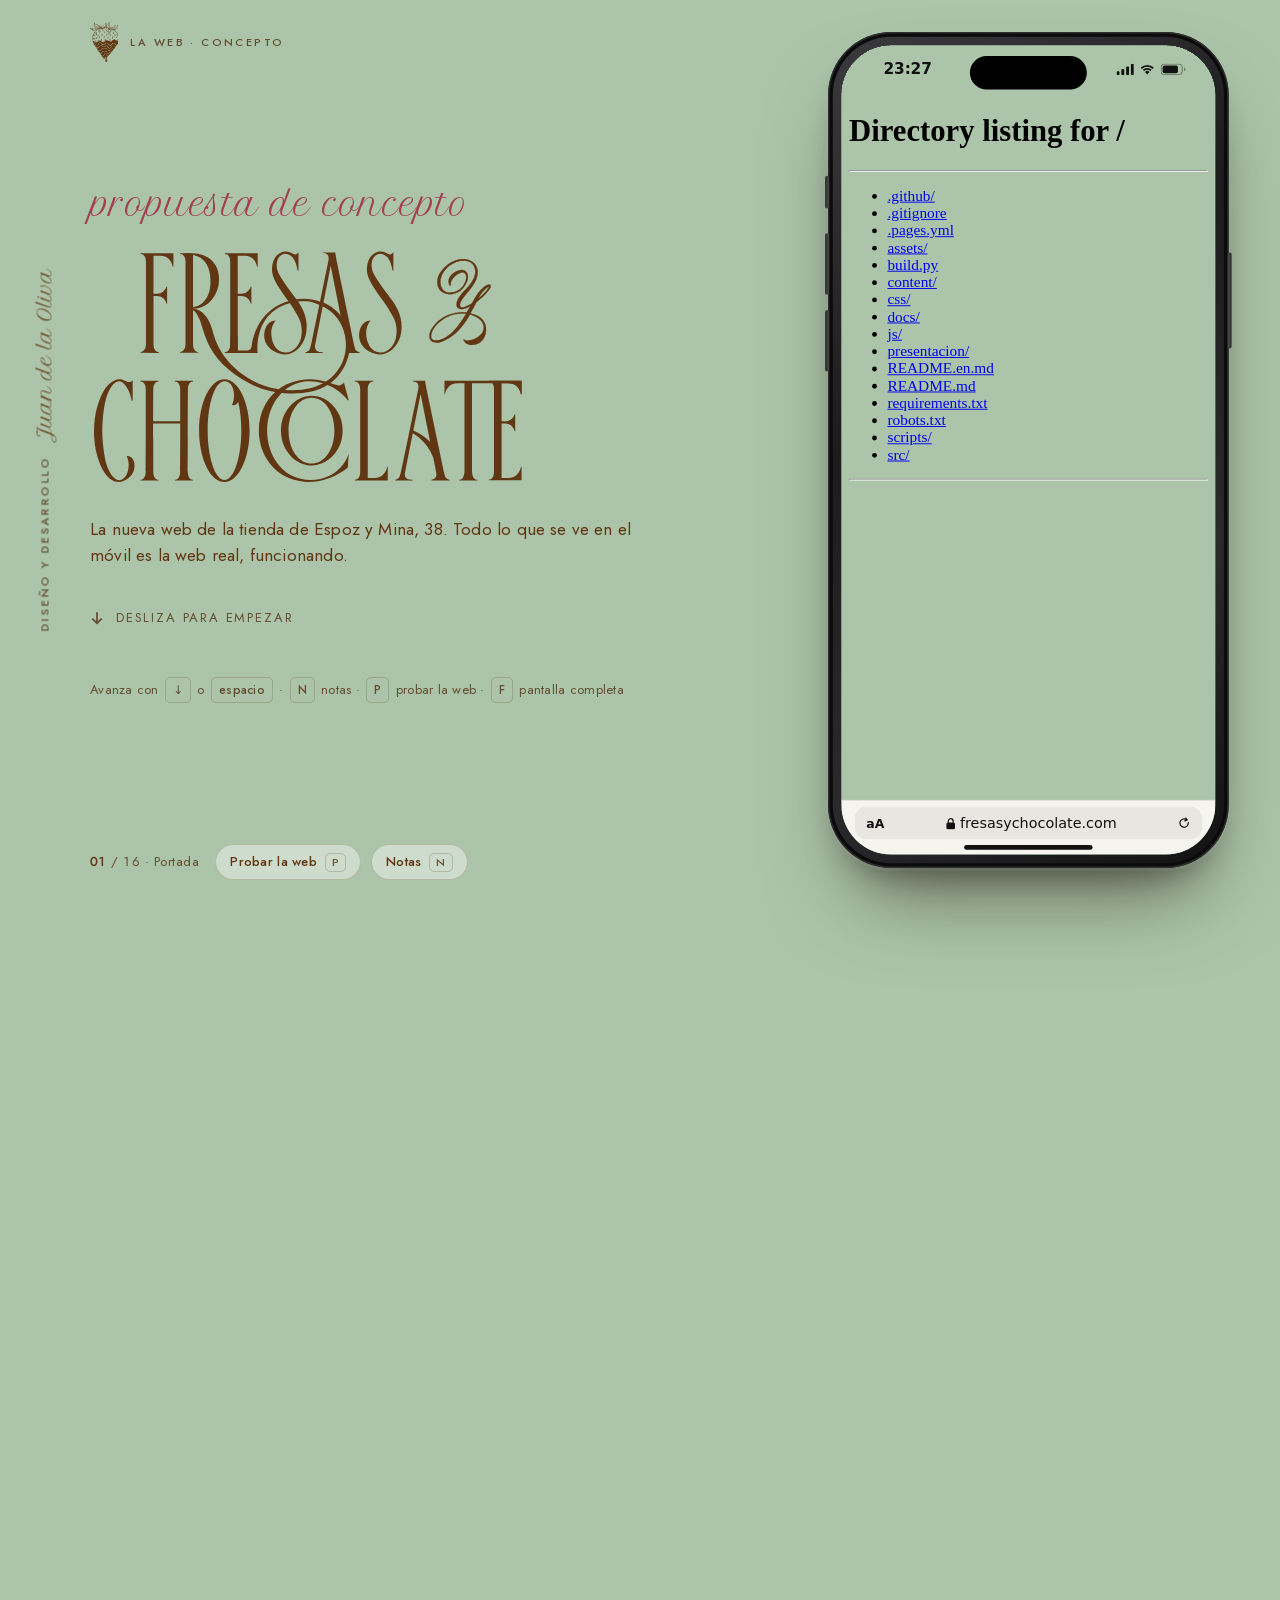
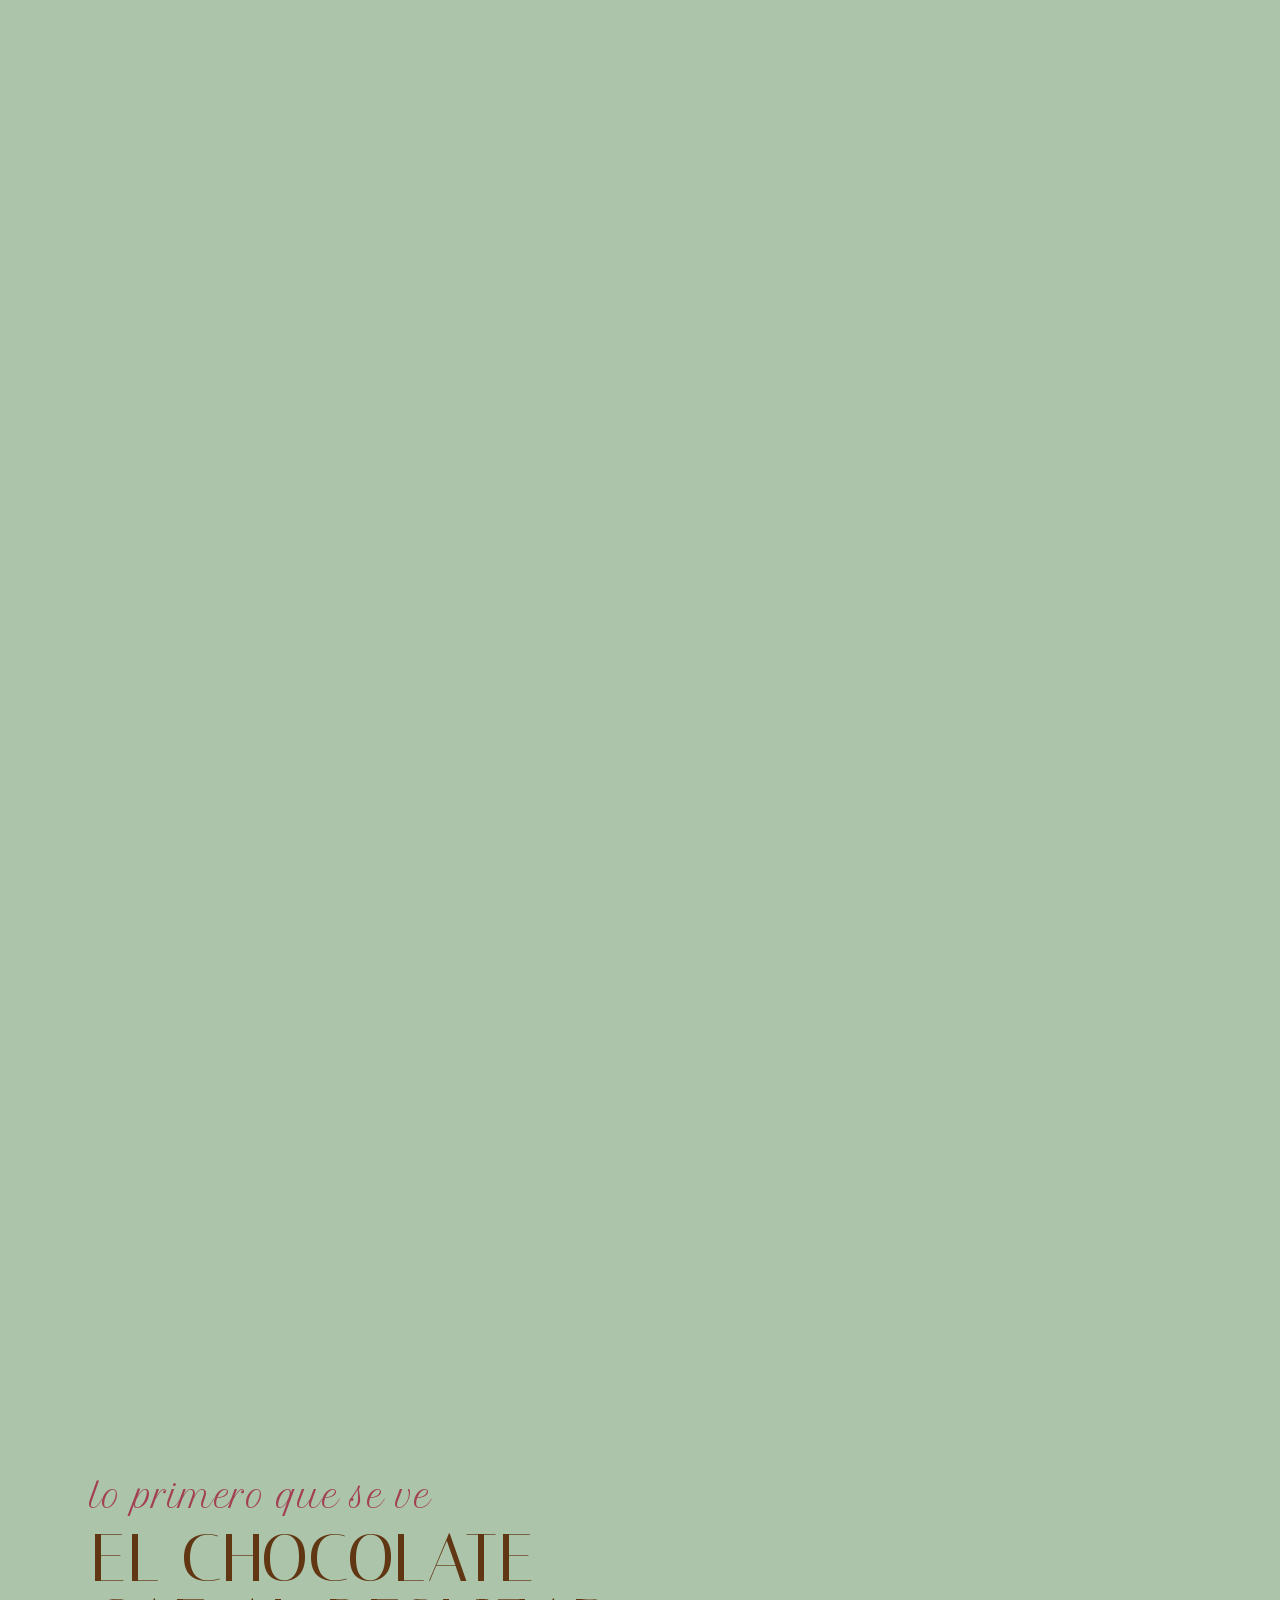
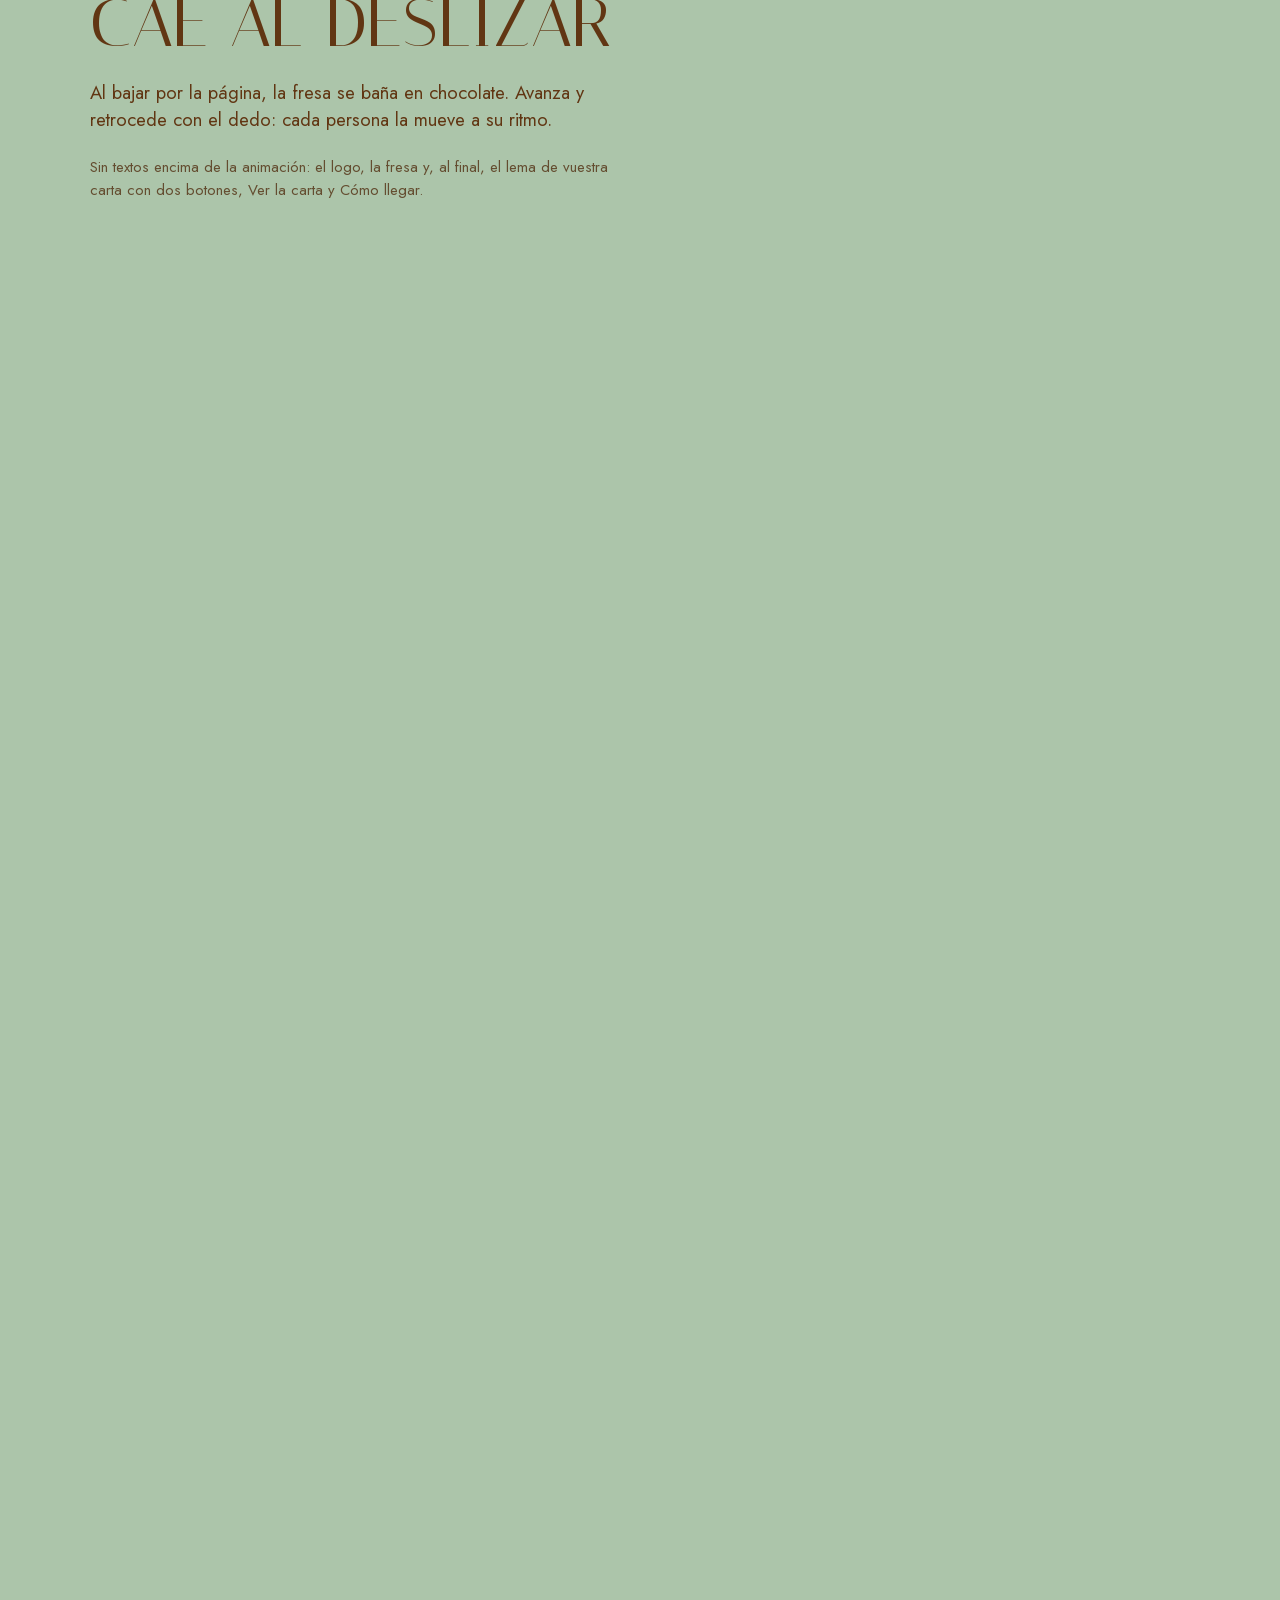
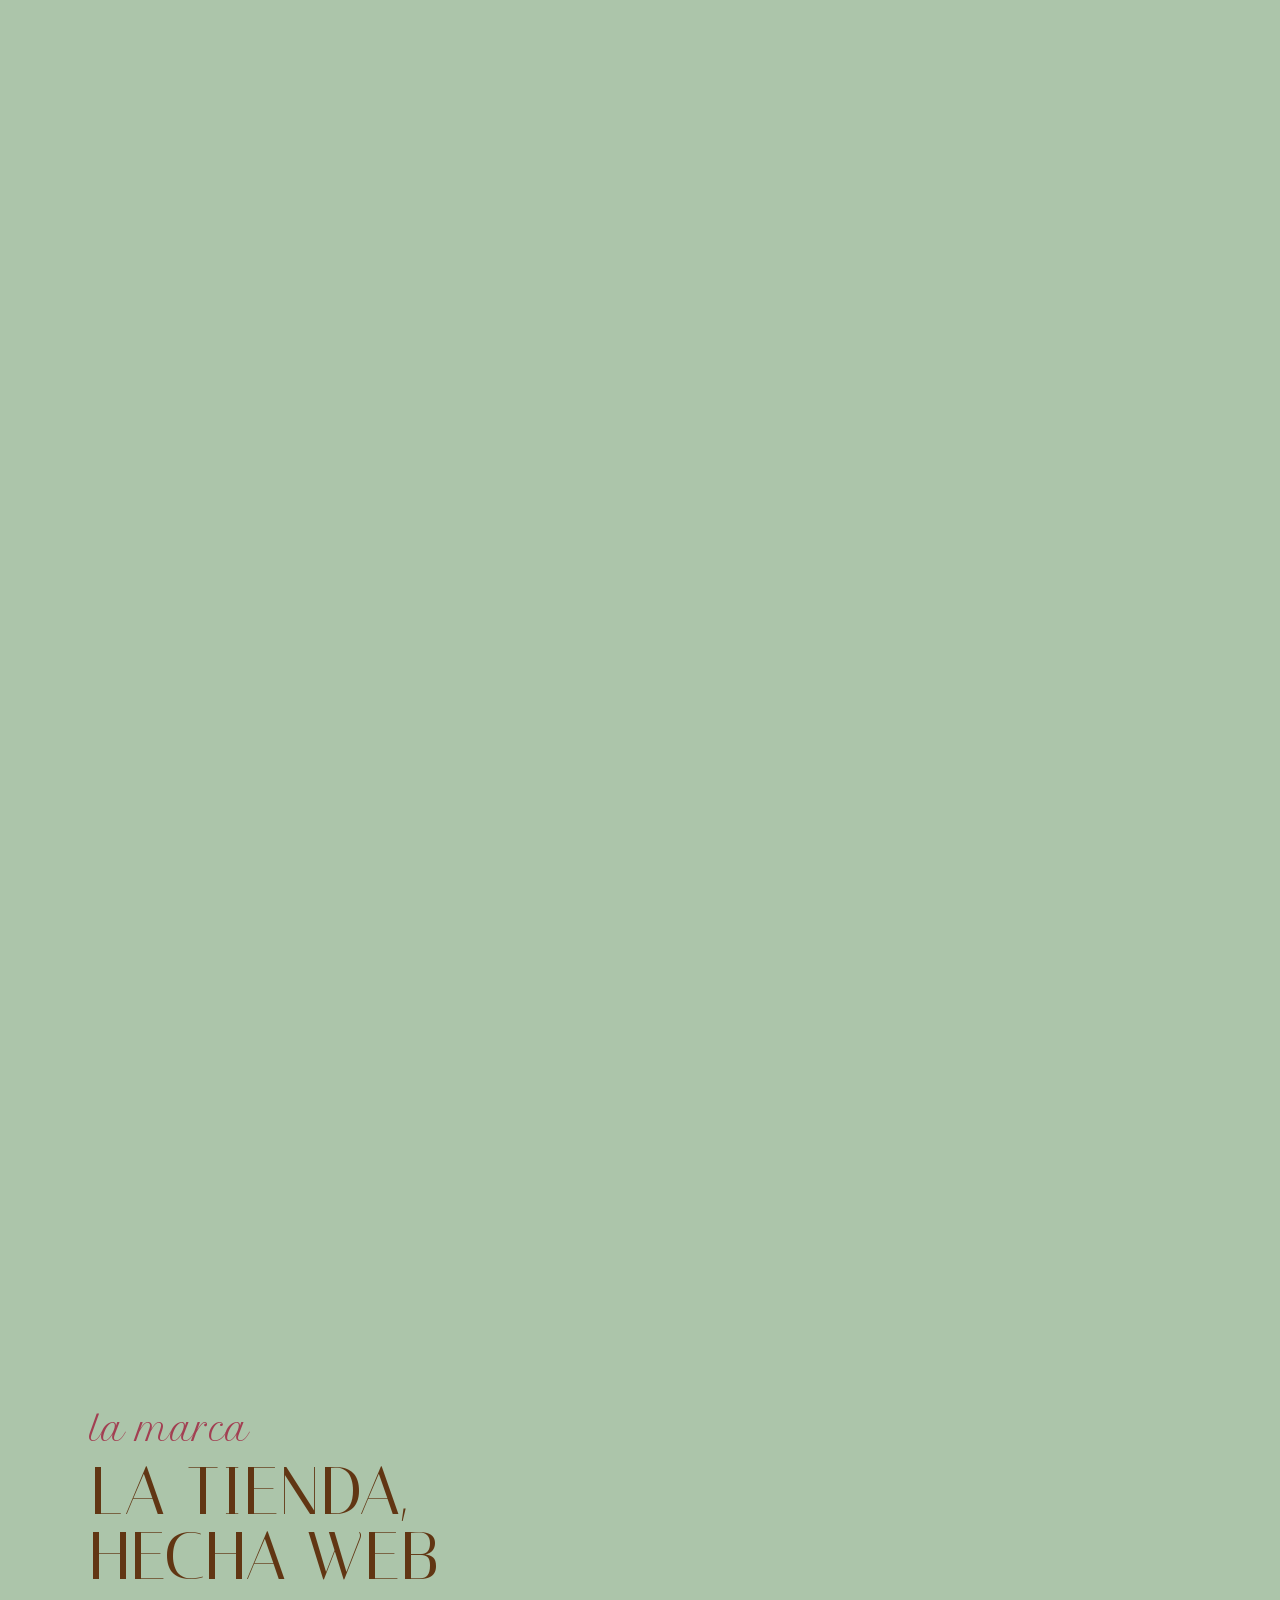
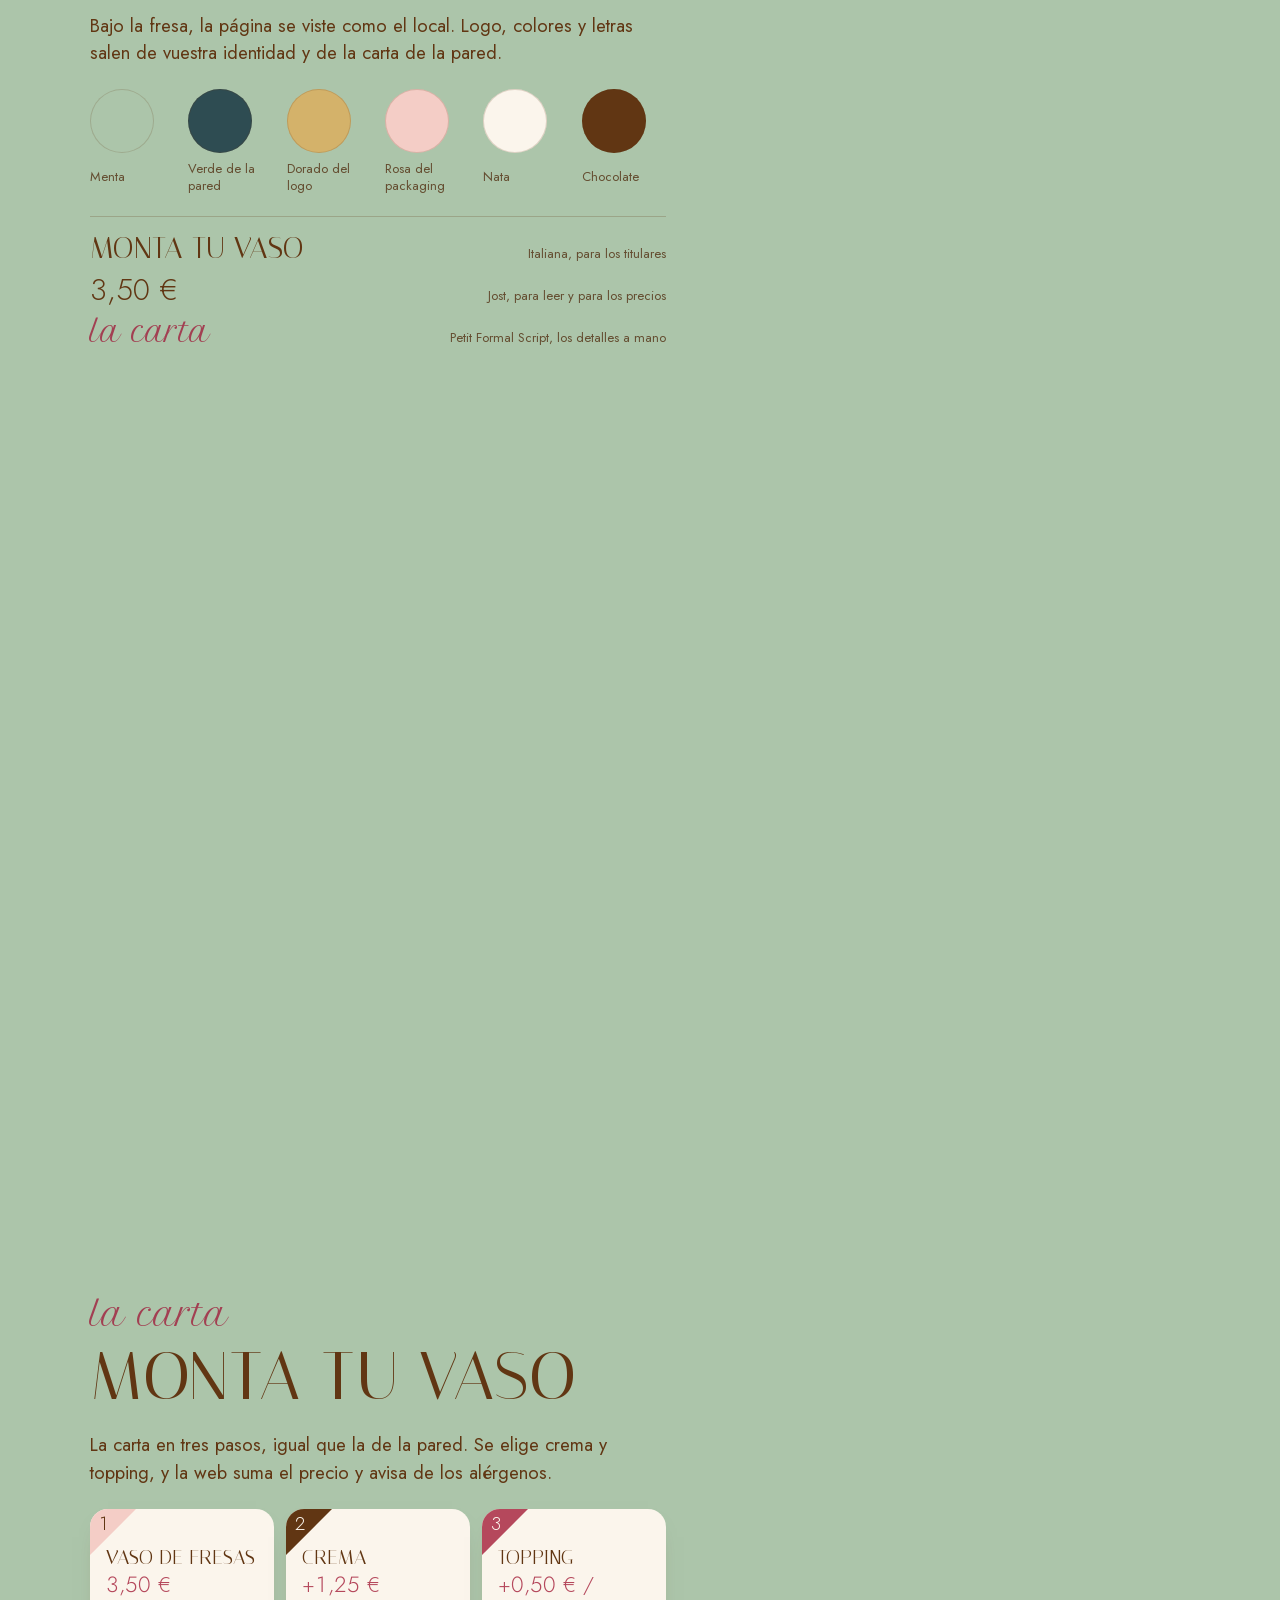
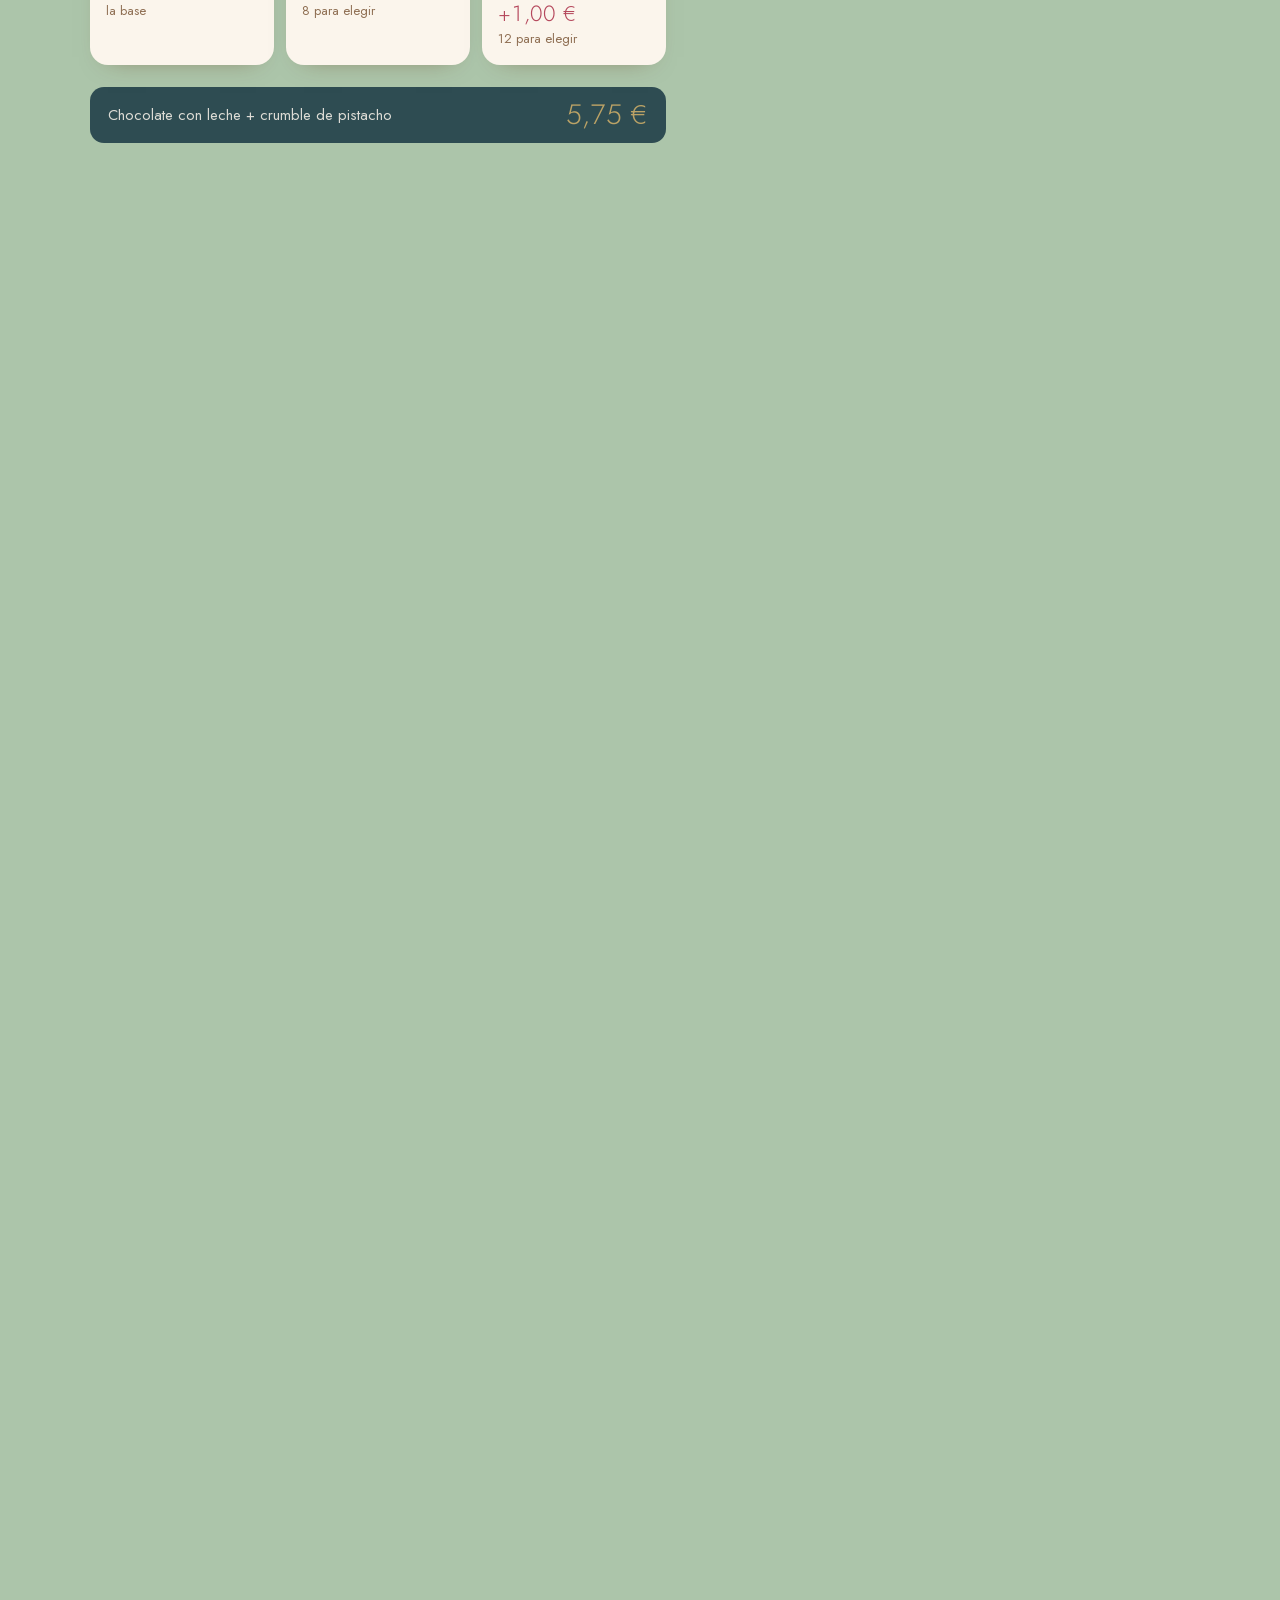
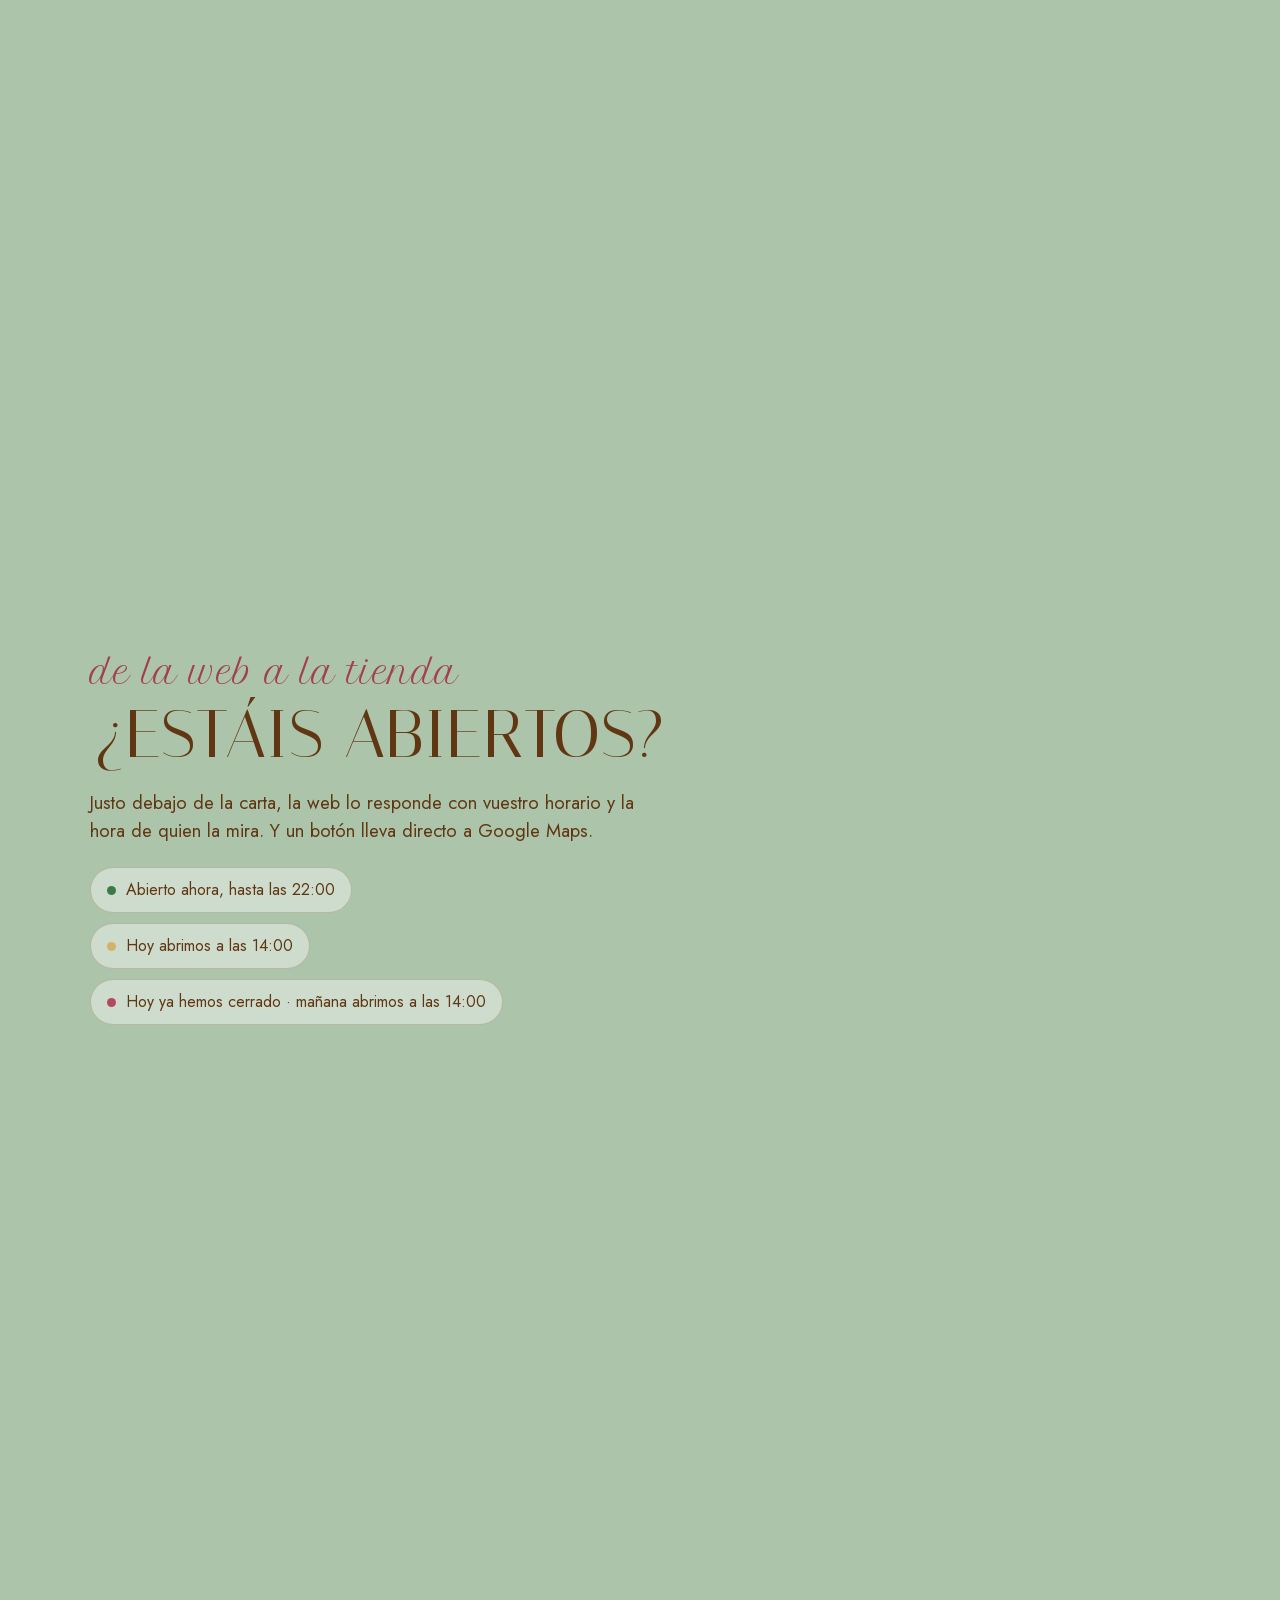
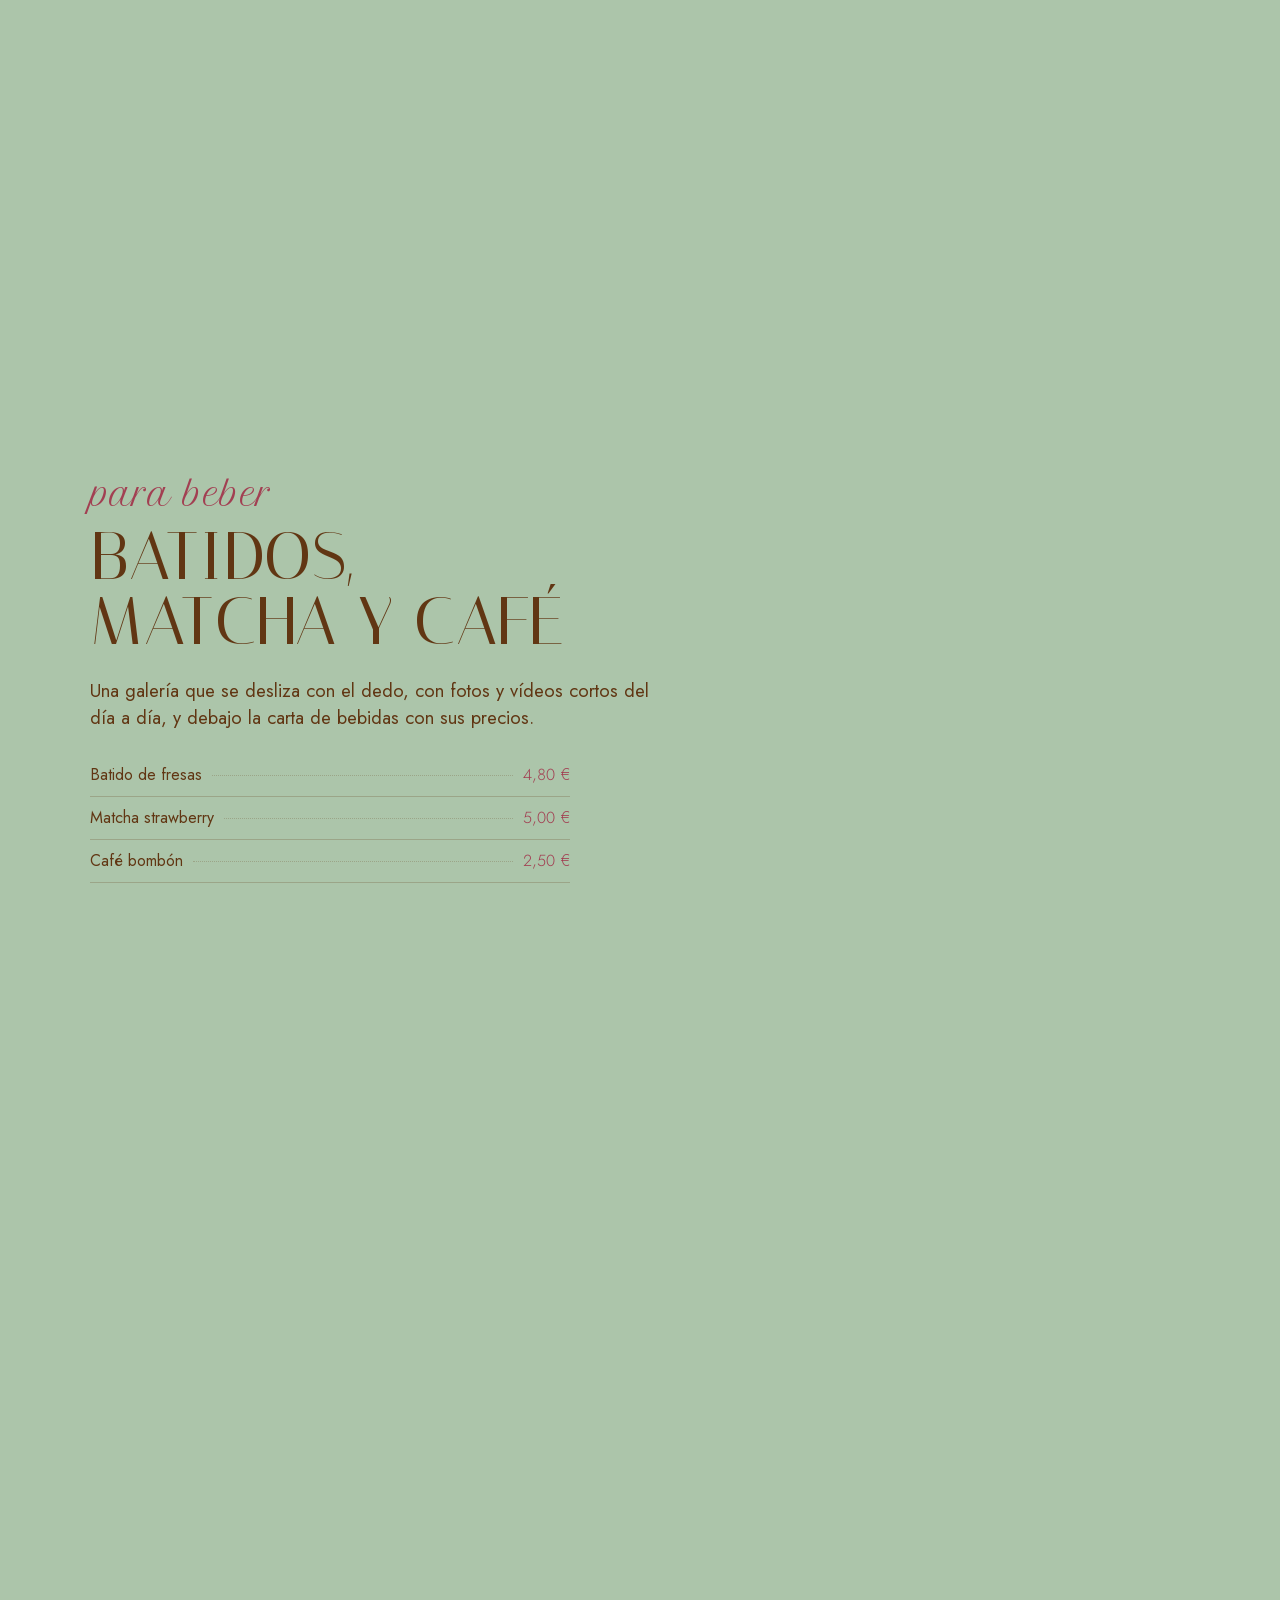
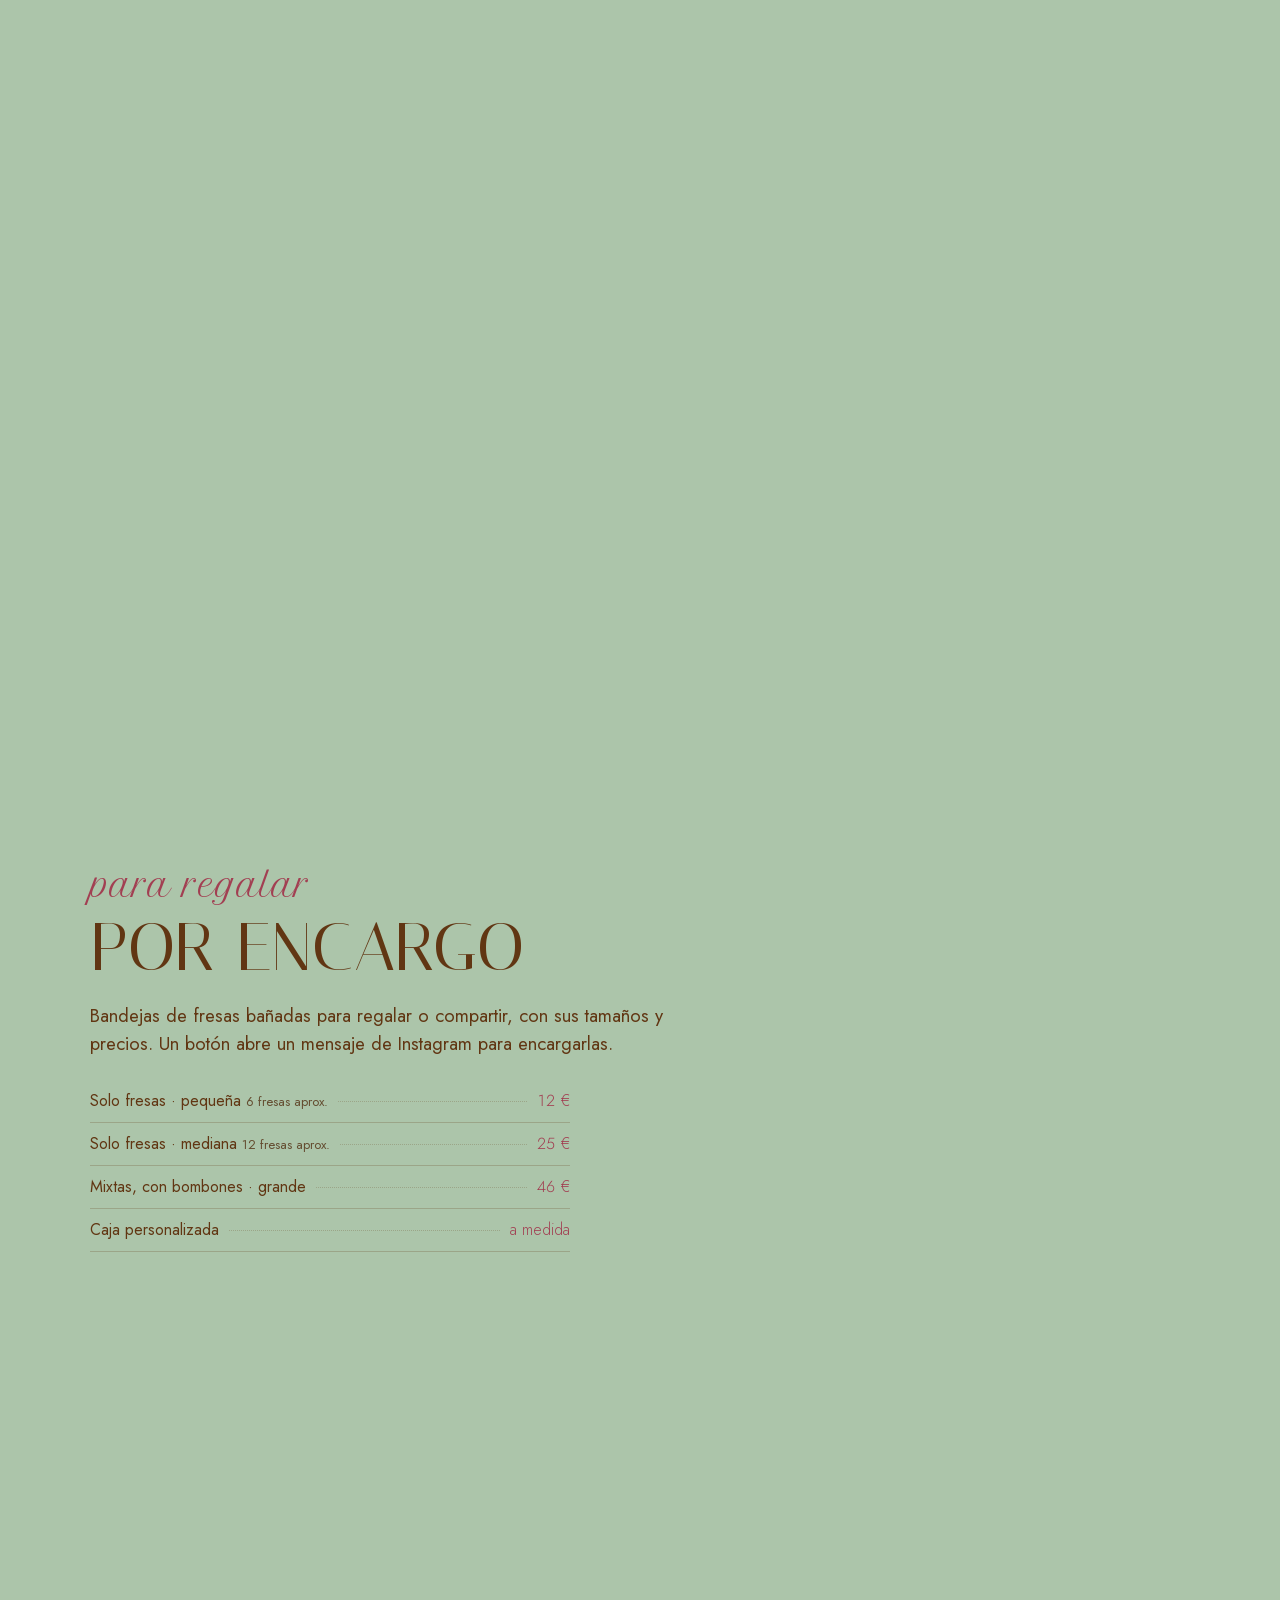
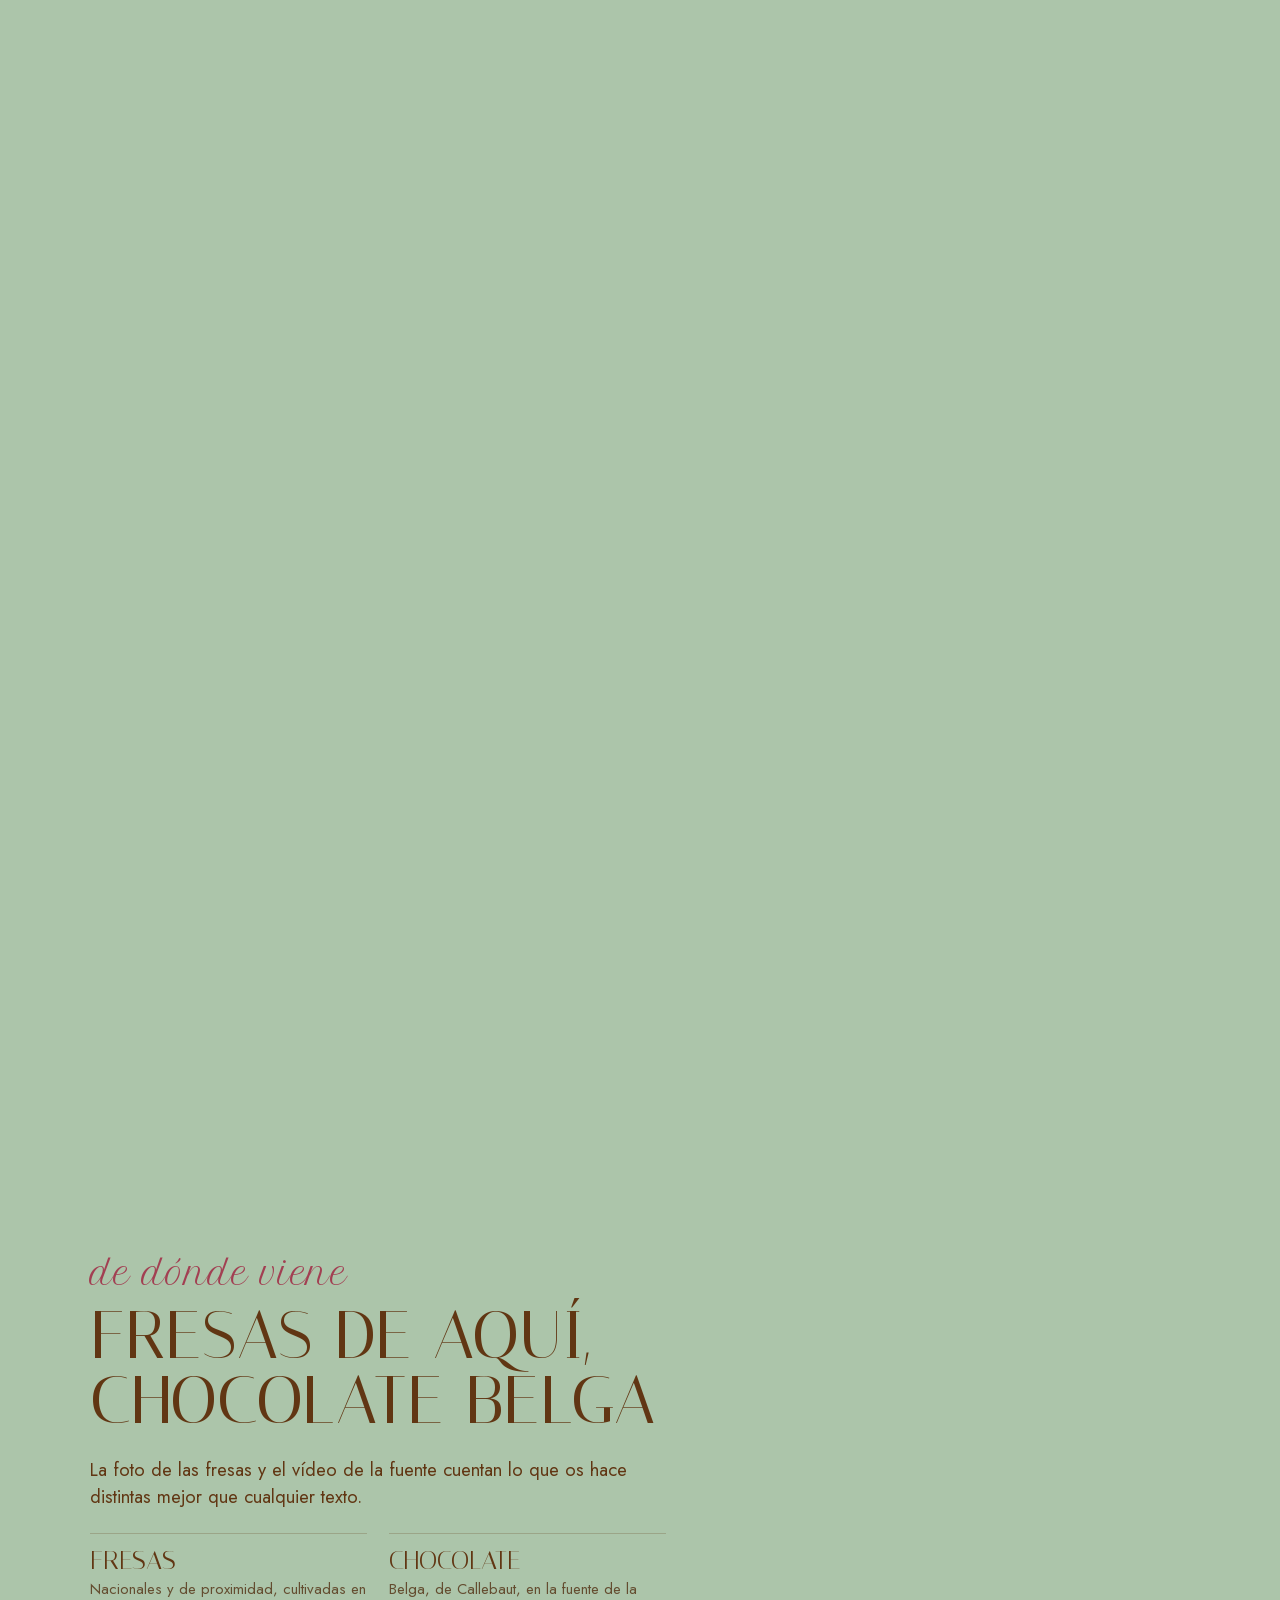
==== presentacion/index.html @ fe2755a9 "Presentación para el cliente en /presentacion/ Presentación con scroll (exportada de un artifact) co" ====
<!doctype html><html lang="es-ES"><head><meta charset=utf8><meta name="robots" content="noindex, nofollow"><meta name=viewport content="width=device-width,initial-scale=1,viewport-fit=cover"><style>:root{color-scheme:light;box-sizing:border-box;padding-top:env(safe-area-inset-top,0px);padding-bottom:env(safe-area-inset-bottom,0px)}html{scroll-padding-top:env(safe-area-inset-top,0px)}body{margin:0;padding:0;font:14px -apple-system,BlinkMacSystemFont,sans-serif;background:#fff;color:#000}img{max-width:100%}[hidden]:not([hidden=until-found i]){display:none!important}</style></head><body>
<title>La web de Fresas y Chocolate</title>
<meta name="claude:viewport-fit-sides" content="cover">
<link rel="icon" href="../assets/icons/favicon.svg" type="image/svg+xml">
<link rel="stylesheet" href="../css/fonts.css">
<style>
/* Layout: a scroll story. A real phone sits fixed on the right with the live web inside; each chapter on the
   left holds still (sticky) while the phone scrolls through its part of the web, then slides away.
   The page takes the colours of whatever the phone is showing, as if it spilled out of the screen.
   Single visual world on purpose (the shop's palette), so no dark variant: every colour is set explicitly. */
:root {
  --verde: #acc5aa;        /* hero background of the web */
  --menta: #cdded2;
  --nata: #fbf5ec;
  --peonia: #fde4df;
  --rosa: #f4cdc6;
  --pared: #2e4c52;        /* the shop's teal wall */
  --pared-honda: #223a3f;
  --oro: #d4b26a;          /* gilded logo */
  --choco: #613613;
  --choco-fundido: #3a200c;
  --crema: #fdf6cd;
  --fresa: #b5485c;

  --bg: var(--verde);
  --fg: var(--choco);
  --title: var(--choco);
  --accent: var(--fresa);
  --soft: rgba(97, 54, 19, .72);
  --line: rgba(97, 54, 19, .2);
  --chip: rgba(255, 255, 255, .45);

  --f-display: "Italiana", "Didot", "Bodoni 72", Georgia, serif;
  --f-body: "Jost", "Futura", "Century Gothic", system-ui, sans-serif;
  --f-script: "Petit Formal Script", "Snell Roundhand", "Apple Chancery", cursive;

  --s: .9;                 /* phone scale, set by script */
  --dev-w: calc(418px * var(--s));
  --dev-h: calc(872px * var(--s));
  --dev-right: max(4vw, 28px);
  --gutter-l: max(16px, env(safe-area-inset-left, 0px), 7vw);
  color-scheme: light;
}
html { scroll-behavior: auto; }
body {
  background: var(--bg); color: var(--fg);
  font-family: var(--f-body); font-size: 17px; line-height: 1.5;
  -webkit-font-smoothing: antialiased; overflow-x: clip;
  transition: background-color .8s ease, color .8s ease;
}
::selection { background: var(--peonia); color: var(--choco); }
button { font: inherit; color: inherit; }
:focus-visible { outline: 3px solid var(--accent); outline-offset: 3px; }

/* ---------- fixed chrome ---------- */
.brand {
  position: fixed; z-index: 20; top: calc(22px + env(safe-area-inset-top, 0px)); left: var(--gutter-l);
  display: flex; align-items: center; gap: 12px; color: var(--title); text-decoration: none;
  transition: color .8s ease;
}
.brand svg { height: 40px; width: auto; }
.brand span { font-size: 11px; font-weight: 500; letter-spacing: .22em; text-transform: uppercase; color: var(--soft); transition: color .8s ease; }

.bar {
  position: fixed; z-index: 20; left: var(--gutter-l); bottom: calc(20px + env(safe-area-inset-bottom, 0px));
  display: flex; align-items: center; gap: 10px; flex-wrap: wrap;
}
.count { font-size: 13px; letter-spacing: .04em; color: var(--soft); font-variant-numeric: tabular-nums; margin-right: 6px; transition: color .8s ease; }
.count b { font-weight: 500; color: var(--fg); }
.pill {
  display: inline-flex; align-items: center; gap: 8px; min-height: 36px; padding: 0 14px; border-radius: 999px;
  border: 1px solid var(--line); background: var(--chip); color: var(--fg); cursor: pointer;
  font-size: 13px; font-weight: 500; letter-spacing: .02em; transition: background-color .25s, border-color .25s, color .8s;
}
.pill:hover { border-color: var(--accent); }
.pill kbd { font: 500 11px/1 var(--f-body); padding: 3px 6px; border-radius: 5px; border: 1px solid var(--line); color: var(--soft); }
.pill[aria-pressed="true"] { background: var(--fg); color: var(--bg); border-color: var(--fg); }
.pill[aria-pressed="true"] kbd { color: inherit; border-color: currentColor; }

.notes {
  position: fixed; z-index: 30; left: var(--gutter-l); bottom: calc(70px + env(safe-area-inset-bottom, 0px));
  width: min(520px, calc(100vw - var(--dev-w) - var(--dev-right) - var(--gutter-l) - 40px));
  padding: 18px 20px; border-radius: 14px; background: rgba(34, 22, 12, .92); color: #fbf5ec;
  font-size: 15px; line-height: 1.5; box-shadow: 0 20px 50px -20px rgba(0, 0, 0, .5);
}
.notes h2 { margin: 0 0 8px; font: 500 11px/1 var(--f-body); letter-spacing: .2em; text-transform: uppercase; color: var(--oro); }
.notes ul { margin: 0; padding-left: 18px; display: grid; gap: 6px; }

/* signature: always on screen, written up the left margin like a book spine (bottom right on phones) */
.firma {
  position: fixed; z-index: 20; top: 50%; left: calc(var(--gutter-l) / 2);
  transform: translate(-50%, -50%) rotate(180deg); writing-mode: vertical-rl;
  display: flex; align-items: center; gap: 14px;
  color: var(--fg); text-decoration: none; transition: color .8s ease;
}
.firma span { font-size: 11px; font-weight: 500; letter-spacing: .22em; text-transform: uppercase; color: var(--soft); transition: color .8s ease; }
.firma b { font-family: var(--f-script); font-weight: 400; font-size: 19px; line-height: 1; white-space: nowrap; }
.firma:hover b { text-decoration: underline; text-decoration-thickness: 1px; text-underline-offset: 4px; }

/* ---------- the phone ---------- */
.device {
  position: fixed; z-index: 10; right: var(--dev-right); top: 50%;
  width: var(--dev-w); height: var(--dev-h); transform: translateY(-50%);
}
.phone {
  position: absolute; left: 0; top: 0; width: 418px; height: 872px; box-sizing: border-box;
  transform: scale(var(--s)); transform-origin: 0 0;
  border-radius: 66px; padding: 14px;
  background: linear-gradient(145deg, #3b3b3d 0%, #1c1c1e 38%, #2a2a2c 70%, #121213 100%);
  box-shadow:
    inset 0 0 0 1.5px rgba(255, 255, 255, .14),
    inset 0 0 0 5px #0b0b0c,
    0 2px 0 1px rgba(255, 255, 255, .06),
    0 50px 90px -30px rgba(30, 15, 5, .55),
    0 24px 40px -24px rgba(0, 0, 0, .5);
  transition: box-shadow .4s ease;
}
.device.live .phone { box-shadow: inset 0 0 0 1.5px rgba(255,255,255,.14), inset 0 0 0 5px #0b0b0c, 0 0 0 6px var(--accent), 0 50px 90px -30px rgba(30,15,5,.55); }
.key { position: absolute; width: 4px; border-radius: 2px; background: linear-gradient(90deg, #2b2b2d, #4a4a4d); }
.key.k1 { left: -3px; top: 150px; height: 34px; }
.key.k2 { left: -3px; top: 210px; height: 64px; }
.key.k3 { left: -3px; top: 290px; height: 64px; }
.key.k4 { right: -3px; top: 230px; height: 100px; background: linear-gradient(270deg, #2b2b2d, #4a4a4d); }
.screen { position: relative; width: 390px; height: 844px; border-radius: 52px; overflow: hidden; background: var(--verde); isolation: isolate; }
.status {
  position: absolute; z-index: 3; left: 0; right: 0; top: 0; height: 50px; padding: 0 30px 0 44px;
  display: flex; align-items: center; justify-content: space-between; background: #acc5aa; color: #111;
  font: 600 16px/1 -apple-system, "SF Pro Text", system-ui, sans-serif; letter-spacing: -.01em;
}
.island { position: absolute; left: 50%; top: 11px; width: 122px; height: 35px; margin-left: -61px; border-radius: 20px; background: #000; }
.sys { display: flex; align-items: center; gap: 6px; }
.sys svg { display: block; height: 12px; width: auto; }
#site { position: absolute; z-index: 1; left: 0; top: 50px; width: 390px; height: 738px; border: 0; display: block; background: #acc5aa; pointer-events: none; }
.device.live #site { pointer-events: auto; }
.tap { position: absolute; z-index: 2; left: 0; top: 50px; width: 100%; height: 738px; border: 0; padding: 0; background: transparent; cursor: pointer; }
.device.live .tap { display: none; }
.safari {
  position: absolute; z-index: 3; left: 0; right: 0; bottom: 0; height: 56px;
  background: rgba(249, 246, 241, .96); border-top: 1px solid rgba(0, 0, 0, .08);
  font: 400 15px/1 -apple-system, "SF Pro Text", system-ui, sans-serif; color: #111;
}
.url {
  position: absolute; left: 14px; right: 14px; top: 6px; height: 34px; border-radius: 12px; background: rgba(0, 0, 0, .06);
  display: flex; align-items: center; justify-content: space-between; padding: 0 12px;
}
.url .aa { font-size: 13px; font-weight: 600; }
.url .dom { display: flex; align-items: center; gap: 5px; }
.url svg { height: 13px; width: auto; display: block; }
.home { position: absolute; left: 50%; bottom: 5px; width: 134px; height: 5px; margin-left: -67px; border-radius: 3px; background: #111; }

/* ---------- chapters ---------- */
main { position: relative; z-index: 1; }
.chapter { position: relative; height: calc((1 + var(--dwell, .6)) * 100vh); }
.inner {
  position: sticky; top: 0; height: 100vh; box-sizing: border-box;
  display: flex; align-items: center;
  padding-left: var(--gutter-l);
  padding-right: calc(var(--dev-w) + var(--dev-right) + max(5vw, 40px));
  padding-block: 84px;
}
.copy { max-width: 36rem; min-width: 0; display: grid; gap: 22px; will-change: opacity, transform; }
.kicker { margin: 0; font-family: var(--f-script); font-size: clamp(26px, 2.5vw, 40px); line-height: 1.1; color: var(--accent); transition: color .8s ease; }
.title {
  margin: -10px 0 0; font-family: var(--f-display); font-weight: 400; text-transform: uppercase;
  font-size: clamp(44px, 5.2vw, 92px); line-height: .98; letter-spacing: .01em; color: var(--title);
  text-wrap: balance; transition: color .8s ease;
}
.lead { margin: 0; font-size: clamp(18px, 1.45vw, 23px); line-height: 1.5; max-width: 32em; text-wrap: pretty; }
.small { margin: 0; font-size: 15px; color: var(--soft); max-width: 36em; transition: color .8s ease; }
.num { font-family: var(--f-body); font-weight: 300; font-variant-numeric: tabular-nums; }

/* portada */
.cover .copy { gap: 26px; }
.cover .logo { width: min(440px, 34vw); height: auto; color: var(--choco); display: block; }
.cover .lead { font-size: clamp(17px, 1.35vw, 21px); letter-spacing: .01em; }
.hint { display: flex; align-items: center; gap: 12px; font-size: 13px; letter-spacing: .14em; text-transform: uppercase; color: var(--soft); }
.hint svg { width: 14px; height: 14px; animation: nudge 1.8s ease-in-out infinite; }
@keyframes nudge { 50% { transform: translateY(5px); } }
.keys { font-size: 13px; color: var(--soft); letter-spacing: .02em; }
.keys kbd { font: 500 12px/1 var(--f-body); padding: 3px 7px; border-radius: 5px; border: 1px solid var(--line); margin: 0 2px; }

/* la idea */
.facts { display: grid; grid-template-columns: repeat(3, minmax(0, 1fr)); gap: 22px; margin-top: 6px; }
.fact { display: grid; gap: 6px; align-content: start; border-top: 1px solid var(--line); padding-top: 14px; }
.fact b { font-family: var(--f-display); font-weight: 400; font-size: clamp(22px, 1.9vw, 30px); line-height: 1.05; text-transform: uppercase; color: var(--title); }
.fact span { font-size: 15px; line-height: 1.45; color: var(--soft); }
.chips { display: flex; flex-wrap: wrap; gap: 8px; align-items: center; }
.chips .lbl { font-size: 12px; font-weight: 500; letter-spacing: .18em; text-transform: uppercase; color: var(--soft); margin-right: 4px; }
.chip { display: inline-flex; align-items: center; min-height: 34px; padding: 0 14px; border-radius: 999px; border: 1px solid var(--line); background: var(--chip); font-size: 15px; }

/* la marca */
.swatches { display: grid; grid-template-columns: repeat(6, minmax(0, 1fr)); gap: 14px; }
.sw { display: grid; gap: 8px; justify-items: start; font-size: 13px; line-height: 1.25; color: var(--soft); }
.sw i { display: block; width: 100%; max-width: 64px; aspect-ratio: 1; border-radius: 50%; box-shadow: inset 0 0 0 1px rgba(97, 54, 19, .18); }
.types { display: grid; gap: 12px; border-top: 1px solid var(--line); padding-top: 16px; }
.type { display: flex; align-items: baseline; justify-content: space-between; gap: 16px; }
.type .s1 { font-family: var(--f-display); text-transform: uppercase; font-size: 30px; line-height: 1; color: var(--title); }
.type .s2 { font-family: var(--f-body); font-weight: 300; font-size: 30px; line-height: 1; }
.type .s3 { font-family: var(--f-script); font-size: 28px; line-height: 1; color: var(--accent); }
.type small { font-size: 13px; color: var(--soft); text-align: right; }

/* monta tu vaso */
.steps { display: grid; grid-template-columns: repeat(3, minmax(0, 1fr)); gap: 12px; }
.step { position: relative; overflow: hidden; border-radius: 18px; background: var(--nata); padding: 38px 16px 16px; display: grid; gap: 2px; align-content: start; box-shadow: 0 10px 24px -18px rgba(97, 54, 19, .6); }
.step::before { content: ""; position: absolute; left: 0; top: 0; width: 46px; height: 46px; clip-path: polygon(0 0, 100% 0, 0 100%); background: var(--rosa); }
.step.s2::before { background: var(--choco); }
.step.s3::before { background: var(--fresa); }
.step .n { position: absolute; left: 9px; top: 4px; font: 300 19px/1.2 var(--f-body); color: var(--choco); }
.step.s2 .n, .step.s3 .n { color: var(--nata); }
.step b { font-family: var(--f-display); font-weight: 400; text-transform: uppercase; font-size: 20px; line-height: 1.05; color: var(--choco); }
.step .p { font: 300 22px/1.3 var(--f-body); color: var(--fresa); font-variant-numeric: tabular-nums; }
.step small { font-size: 13px; color: rgba(97, 54, 19, .7); }
.example { display: flex; flex-wrap: wrap; align-items: center; gap: 10px 14px; padding: 14px 18px; border-radius: 14px; background: var(--pared); color: var(--nata); transition: transform .4s ease, box-shadow .4s ease; }
.example span { font-size: 15px; opacity: .85; }
.example .tot { margin-left: auto; font: 300 28px/1 var(--f-body); color: var(--oro); font-variant-numeric: tabular-nums; }
.example.lit { transform: translateY(-2px); box-shadow: 0 0 0 3px var(--oro); }

/* pídelo */
.states { display: grid; gap: 10px; justify-items: start; }
.state { display: inline-flex; align-items: center; gap: 10px; padding: 10px 16px; border-radius: 999px; background: var(--chip); border: 1px solid var(--line); font-size: 16px; }
.state i { width: 9px; height: 9px; border-radius: 50%; background: #3d7a4a; flex: none; }
.state.off i { background: var(--fresa); }
.state.later i { background: var(--oro); }

/* listas con precios */
.menu { display: grid; gap: 0; margin: 0; padding: 0; list-style: none; max-width: 30rem; }
.menu li { display: flex; align-items: baseline; gap: 10px; padding: 9px 0; border-bottom: 1px solid var(--line); font-size: 16px; }
.menu li::after { content: none; }
.menu .dots { flex: 1; border-bottom: 1px dotted var(--line); transform: translateY(-4px); }
.menu .p { font-weight: 300; font-variant-numeric: tabular-nums; white-space: nowrap; color: var(--accent); }
.menu small { color: var(--soft); font-size: 13px; }

/* origen */
.pair { display: grid; grid-template-columns: repeat(2, minmax(0, 1fr)); gap: 22px; }
.pair div { display: grid; gap: 4px; border-top: 1px solid var(--line); padding-top: 14px; }
.pair b { font-family: var(--f-display); font-weight: 400; text-transform: uppercase; font-size: 26px; line-height: 1; color: var(--title); }
.pair span { font-size: 15px; color: var(--soft); }

/* encuentren: ejemplo de asistente */
.chat { display: grid; gap: 10px; max-width: 31rem; }
.msg { padding: 12px 16px; border-radius: 18px; font-size: 15.5px; line-height: 1.45; }
.msg.q { justify-self: end; max-width: 80%; background: var(--oro); color: var(--choco-fundido); border-bottom-right-radius: 6px; }
.msg.a { justify-self: start; max-width: 92%; background: rgba(251, 245, 236, .1); border: 1px solid rgba(251, 245, 236, .16); border-bottom-left-radius: 6px; }
.msg.a b { font-weight: 500; color: var(--oro); }

/* próximos pasos */
.todo { display: grid; gap: 0; margin: 0; padding: 0; list-style: none; max-width: 34rem; }
.todo li { display: flex; gap: 14px; align-items: flex-start; padding: 11px 0; border-bottom: 1px solid var(--line); font-size: 17px; line-height: 1.4; }
.todo li::before { content: ""; flex: none; width: 16px; height: 16px; margin-top: 3px; border-radius: 50%; border: 1.5px solid var(--accent); }

/* gracias */
.thanks .lema { margin: 0; font-family: var(--f-script); font-size: clamp(30px, 3.3vw, 54px); line-height: 1.15; color: var(--choco); text-wrap: balance; }
.thanks .title { font-size: clamp(64px, 9vw, 150px); }
.thanks .logo { width: min(320px, 26vw); height: auto; color: var(--choco); display: block; }

/* ---------- narrow screens: phone on top, text below ---------- */
@media (max-width: 860px), (orientation: portrait) and (max-width: 1100px) {
  :root { --dev-right: 50%; --gutter-l: max(16px, env(safe-area-inset-left, 0px)); }
  .device { top: calc(12px + env(safe-area-inset-top, 0px)); right: auto; left: 50%; transform: translateX(-50%); }
  .brand { display: none; }
  .inner {
    align-items: flex-start;
    padding-top: calc(var(--dev-h) + 44px + env(safe-area-inset-top, 0px)); padding-bottom: 64px;
    padding-right: max(16px, env(safe-area-inset-right, 0px));
  }
  .copy { gap: 12px; max-width: 40rem; }
  .title { font-size: clamp(30px, 8vw, 46px); margin-top: -4px; }
  .kicker { font-size: 24px; }
  .lead { font-size: 16px; }
  .extra, .keys, .hint { display: none; }
  .cover .logo { width: min(240px, 60vw); }
  .todo li { font-size: 14px; padding: 6px 0; }
  .thanks .title { font-size: 52px; }
  .thanks .lema { font-size: 26px; }
  .thanks .logo { width: 200px; }
  .bar { bottom: calc(12px + env(safe-area-inset-bottom, 0px)); gap: 6px; }
  .bar .opt, .count .cn { display: none; }
  .firma { top: auto; left: auto; bottom: calc(12px + env(safe-area-inset-bottom, 0px)); right: max(16px, env(safe-area-inset-right, 0px)); height: 36px; transform: none; writing-mode: horizontal-tb; }
  .firma span { display: none; }
  .firma b { font-size: 17px; }
  .notes { width: calc(100vw - 32px); bottom: calc(60px + env(safe-area-inset-bottom, 0px)); }
}
@media (prefers-reduced-motion: reduce) {
  .hint svg { animation: none; }
  body, .kicker, .title, .brand { transition: none; }
}
</style>

<a class="brand" href="#portada" aria-label="Fresas y Chocolate, inicio de la presentación"><svg class="simbolo" aria-hidden="true" focusable="false" xmlns="http://www.w3.org/2000/svg" viewBox="0 0 78.31 108.54" fill="currentColor"><path fill-rule="nonzero" d="M12.68 23.37C12.63 23.37 12.58 23.37 12.54 23.37C11.33 23.29 7.04 22.24 3.62 20.13C0.00 17.89 0.59 16.33 0.67 16.16L0.95 15.54L1.40 16.06C1.72 16.42 3.21 16.80 6.40 16.68C7.94 16.62 10.51 16.81 12.57 16.97C13.17 17.02 13.73 17.06 14.21 17.09C16.20 17.22 21.68 16.37 21.74 16.36L21.88 17.23C21.65 17.27 16.24 18.11 14.15 17.97C13.67 17.94 13.11 17.90 12.50 17.85C10.46 17.69 7.93 17.50 6.43 17.56C4.22 17.65 2.61 17.52 1.63 17.17C1.89 17.66 2.53 18.41 4.08 19.38C7.37 21.41 11.45 22.41 12.60 22.49C13.60 22.56 18.83 21.47 20.88 20.98C22.53 20.58 29.57 18.18 29.65 18.15L29.93 18.99C29.64 19.09 22.77 21.43 21.08 21.84C19.74 22.16 14.19 23.37 12.68 23.37Z"/><path fill-rule="nonzero" d="M8.01 22.15C7.99 22.13 6.28 19.36 4.03 18.64C2.87 18.26 0.88 16.76 0.80 16.70L1.34 16.00C1.35 16.01 3.28 17.47 4.30 17.80C6.87 18.62 8.68 21.57 8.76 21.69L8.01 22.15Z"/><path fill-rule="nonzero" d="M12.09 2.27C12.26 1.92 12.43 1.56 12.69 1.23L12.72 1.20C12.82 1.06 13.02 1.04 13.15 1.15C13.24 1.22 13.28 1.33 13.26 1.44L13.26 1.45C13.16 2.05 13.27 2.84 13.40 3.53C13.54 4.23 13.73 4.96 14.04 5.54C14.08 5.61 14.12 5.67 14.16 5.73C14.21 5.77 14.23 5.81 14.30 5.87C14.43 5.97 14.57 6.06 14.72 6.14C15.02 6.31 15.34 6.45 15.68 6.56C16.35 6.78 17.06 6.92 17.78 7.02C18.13 7.07 18.52 7.09 18.93 7.19C19.32 7.29 19.71 7.43 20.07 7.61C20.79 7.98 21.42 8.53 21.89 9.19C22.13 9.51 22.33 9.89 22.48 10.23C22.63 10.56 22.79 10.88 22.97 11.20C23.32 11.83 23.72 12.43 24.17 12.98C25.96 15.26 28.66 16.68 31.50 17.14C34.31 17.62 37.38 16.75 39.35 14.78L39.94 15.43L39.94 15.43L37.92 16.95C37.27 17.48 36.42 17.91 35.61 18.22C33.96 18.80 32.21 18.99 30.50 18.98C28.79 18.95 27.09 18.76 25.41 18.38C24.99 18.28 24.58 18.18 24.15 18.03C23.73 17.87 23.38 17.74 22.98 17.62C22.19 17.37 21.38 17.14 20.58 16.93L18.14 16.32C17.35 16.13 16.46 15.95 15.66 15.55C14.05 14.77 12.76 13.51 11.76 12.10C11.27 11.39 10.84 10.63 10.49 9.83C10.13 8.90 10.23 7.97 10.38 7.12C10.55 6.26 10.83 5.44 11.10 4.63C11.37 3.82 11.70 3.01 12.09 2.27ZM12.87 2.66C12.49 3.41 12.12 4.13 11.80 4.89C11.48 5.66 11.26 6.45 11.13 7.25C11.01 8.03 10.98 8.85 11.26 9.50C11.58 10.24 11.99 10.95 12.45 11.61C13.39 12.94 14.59 14.09 16.02 14.78C16.73 15.13 17.50 15.29 18.34 15.49L20.79 16.10C21.61 16.32 22.42 16.54 23.24 16.80C23.64 16.92 24.07 17.08 24.44 17.22C24.80 17.35 25.21 17.45 25.61 17.54C27.21 17.90 28.87 18.09 30.51 18.11C32.15 18.12 33.80 17.93 35.31 17.39C36.07 17.09 36.74 16.77 37.40 16.24L39.41 14.73L39.41 14.72L39.43 14.71C39.63 14.56 39.90 14.60 40.05 14.79C40.18 14.97 40.16 15.22 40.01 15.37C37.74 17.64 34.42 18.51 31.37 18.01C28.33 17.52 25.41 15.98 23.49 13.53C23.01 12.94 22.58 12.29 22.21 11.62C22.02 11.29 21.85 10.94 21.69 10.59C21.53 10.25 21.39 9.97 21.19 9.68C20.81 9.13 20.28 8.66 19.68 8.35C19.38 8.19 19.07 8.06 18.74 7.98C18.42 7.89 18.06 7.87 17.67 7.81C16.92 7.69 16.17 7.54 15.43 7.28C15.06 7.15 14.70 6.99 14.35 6.79C14.17 6.69 14.00 6.57 13.84 6.44C13.76 6.38 13.67 6.27 13.58 6.18C13.52 6.08 13.46 5.99 13.41 5.90C13.02 5.15 12.88 4.41 12.74 3.65C12.63 2.88 12.50 2.16 12.67 1.29L12.68 1.27L13.25 1.48C13.18 1.90 13.02 2.28 12.87 2.66Z"/><path fill-rule="nonzero" d="M24.93 9.84C25.21 9.89 25.53 9.95 25.85 10.05C26.18 10.17 26.38 10.22 26.62 10.30C27.09 10.46 27.58 10.55 28.07 10.65C29.04 10.84 30.04 10.90 31.03 10.88C32.03 10.87 33.02 10.76 34.02 10.63C34.52 10.56 35.03 10.49 35.55 10.45C36.07 10.39 36.69 10.44 37.20 10.67C38.28 11.12 38.95 12.04 39.57 12.80C39.73 13.00 39.89 13.19 40.05 13.36C40.21 13.55 40.32 13.61 40.52 13.70C40.91 13.85 41.39 13.90 41.87 13.90C42.85 13.91 43.84 13.76 44.91 13.76C46.04 13.77 47.12 14.20 47.98 14.99C48.15 15.15 48.17 15.43 48.00 15.61C47.85 15.77 47.60 15.80 47.42 15.67L47.40 15.65L47.40 15.65C46.93 15.33 46.37 15.03 45.84 14.90C45.58 14.84 45.32 14.82 45.12 14.87C44.92 14.92 44.78 15.04 44.66 15.23C44.55 15.40 44.35 15.48 44.16 15.44C43.46 15.28 42.71 15.11 42.05 15.09C41.69 15.08 41.34 15.09 41.01 15.14C40.84 15.17 40.68 15.20 40.54 15.25C40.41 15.29 40.22 15.40 40.22 15.40L39.85 15.53L35.80 15.07C35.12 14.99 34.47 14.97 33.76 14.88C33.07 14.78 32.39 14.65 31.72 14.48C30.37 14.16 29.06 13.72 27.79 13.15C27.15 12.87 26.51 12.49 26.00 11.97C25.75 11.72 25.51 11.44 25.32 11.13C25.22 10.98 25.13 10.82 25.05 10.66C25.01 10.58 24.97 10.49 24.94 10.41L24.89 10.27L24.86 10.21L24.85 10.17C24.85 10.14 24.86 10.21 24.84 10.10C24.82 10.00 24.88 9.89 24.93 9.84ZM25.29 10.27C25.35 10.23 25.41 10.13 25.39 10.05C25.38 9.94 25.39 10.02 25.39 10.00L25.40 10.03L25.42 10.08L25.46 10.18C25.49 10.25 25.53 10.33 25.57 10.39C25.64 10.53 25.72 10.67 25.82 10.80C26.00 11.06 26.21 11.29 26.45 11.51C26.92 11.94 27.47 12.25 28.08 12.51C29.30 13.03 30.59 13.42 31.90 13.71C32.55 13.85 33.21 13.97 33.86 14.04L35.89 14.21L39.94 14.64L39.58 14.77C39.87 14.53 40.03 14.49 40.25 14.40C40.46 14.33 40.67 14.29 40.87 14.26C41.27 14.19 41.67 14.17 42.07 14.18C42.90 14.21 43.62 14.39 44.38 14.55L43.88 14.76C44.08 14.41 44.47 14.09 44.90 13.99C45.31 13.89 45.71 13.94 46.06 14.03C46.76 14.22 47.35 14.54 47.92 14.94L47.92 14.94L47.34 15.60C46.72 15.02 45.80 14.61 44.89 14.61C43.94 14.58 42.91 14.73 41.86 14.70C41.33 14.69 40.78 14.65 40.22 14.42C39.95 14.32 39.64 14.09 39.48 13.88C39.30 13.68 39.13 13.48 38.98 13.28C38.35 12.48 37.76 11.68 36.93 11.34C36.13 10.96 35.12 11.21 34.11 11.30C33.10 11.42 32.07 11.52 31.04 11.52C30.01 11.53 28.97 11.45 27.95 11.24C27.45 11.13 26.94 11.02 26.45 10.86C26.22 10.78 25.92 10.70 25.79 10.62C25.63 10.53 25.49 10.40 25.29 10.27Z"/><path fill-rule="nonzero" d="M19.08 7.27C21.22 7.34 22.94 8.75 23.99 10.40C24.92 12.05 26.28 13.34 27.85 14.33C29.41 15.34 31.21 15.95 33.04 16.01C34.87 16.09 36.68 15.55 38.27 14.61C38.48 14.49 38.75 14.56 38.87 14.77C39.00 14.98 38.93 15.25 38.72 15.38L38.71 15.38C37.00 16.36 35.00 16.93 33.01 16.82C31.01 16.74 29.08 16.05 27.45 14.96C25.81 13.91 24.35 12.47 23.42 10.77C22.93 9.99 22.32 9.29 21.57 8.78C20.85 8.26 19.95 7.91 19.11 7.89L19.07 7.88C18.90 7.88 18.76 7.74 18.77 7.57C18.77 7.40 18.91 7.27 19.08 7.27L19.08 7.27Z"/><path fill-rule="nonzero" d="M28.29 15.31C28.08 15.31 27.89 15.16 27.86 14.94C27.82 14.70 27.98 14.47 28.23 14.44L32.08 13.83C32.31 13.79 32.55 13.95 32.59 14.19C32.63 14.44 32.46 14.66 32.22 14.70L28.36 15.31C28.34 15.31 28.32 15.31 28.29 15.31Z"/><path fill-rule="nonzero" d="M51.41 32.65C51.39 32.65 51.37 32.65 51.35 32.65C51.18 32.63 51.04 32.50 50.99 32.33C50.98 32.29 49.88 28.37 48.47 27.18C47.56 26.41 47.03 25.79 46.36 25.02C45.87 24.46 45.31 23.82 44.47 22.94C43.30 21.74 42.19 20.38 41.29 19.29C40.64 18.49 40.07 17.80 39.76 17.50C38.79 16.60 39.23 15.02 39.25 14.95C39.32 14.72 39.57 14.58 39.80 14.65C40.03 14.72 40.17 14.96 40.10 15.20C40.10 15.21 39.79 16.32 40.36 16.85C40.72 17.19 41.27 17.87 41.98 18.73C42.86 19.80 43.96 21.15 45.10 22.33C45.96 23.22 46.53 23.87 47.03 24.44C47.70 25.22 48.19 25.78 49.05 26.51C50.16 27.45 51.04 29.67 51.50 31.02C51.83 30.18 52.15 28.96 51.68 28.05C50.74 26.25 49.08 21.70 49.16 19.66C49.20 18.51 49.29 17.88 49.36 17.55L47.35 15.61C47.18 15.44 47.17 15.16 47.34 14.99C47.51 14.81 47.79 14.81 47.97 14.98L50.16 17.10C50.30 17.23 50.34 17.44 50.25 17.62C50.25 17.62 50.11 18.03 50.04 19.70C49.97 21.56 51.59 25.96 52.46 27.64C53.48 29.61 51.86 32.33 51.79 32.44C51.71 32.57 51.57 32.65 51.41 32.65Z"/><path fill-rule="nonzero" d="M74.70 8.37L75.03 7.39C75.08 7.26 75.23 7.18 75.37 7.23C75.47 7.26 75.54 7.36 75.55 7.46L75.55 7.48L75.55 7.50C75.57 9.05 76.31 10.57 76.43 12.26C76.58 13.97 75.95 15.65 75.08 17.04C73.38 19.88 70.61 22.12 67.38 23.01C64.17 23.93 60.78 23.77 57.56 23.09C55.95 22.73 54.37 22.14 52.94 21.25C51.52 20.35 50.23 19.21 49.44 17.58C49.34 17.36 49.43 17.10 49.64 17.00C49.81 16.92 50.00 16.95 50.13 17.07L50.17 17.11L50.18 17.11C52.03 19.05 54.63 20.16 57.27 20.71C59.93 21.25 62.72 21.24 65.37 20.66C66.73 20.39 67.92 19.93 68.93 19.04C69.94 18.19 70.77 17.10 71.49 15.95C72.90 13.61 73.94 11.03 74.70 8.37ZM75.22 8.52C74.55 11.23 73.59 13.90 72.18 16.36C71.47 17.59 70.59 18.75 69.49 19.70L69.07 20.06L68.61 20.36C68.30 20.57 67.99 20.76 67.63 20.88C66.93 21.21 66.26 21.35 65.56 21.52C62.78 22.13 59.88 22.16 57.09 21.60C54.31 21.05 51.55 19.84 49.54 17.72L49.53 17.72L50.27 17.25C50.88 18.56 52.08 19.72 53.39 20.54C54.71 21.38 56.20 21.96 57.74 22.32C60.84 23.00 64.13 23.18 67.19 22.33C70.26 21.52 72.89 19.43 74.56 16.72C75.40 15.39 75.98 13.87 75.85 12.30C75.77 10.74 75.04 9.22 75.02 7.51L75.02 7.48L75.53 7.56L75.22 8.52Z"/><path fill-rule="nonzero" d="M64.95 20.55C61.02 20.55 56.80 19.20 56.74 19.18L56.58 19.13C55.77 18.85 54.09 18.27 52.73 18.46C50.99 18.68 48.89 17.05 48.80 16.98C48.61 16.83 48.58 16.56 48.73 16.36C48.88 16.17 49.16 16.14 49.35 16.29C49.87 16.70 51.47 17.74 52.61 17.58C54.19 17.37 55.99 17.99 56.86 18.29L57.02 18.35C58.93 19.00 66.67 20.92 69.57 18.46C69.76 18.30 70.03 18.33 70.19 18.51C70.35 18.70 70.33 18.98 70.14 19.14C68.88 20.20 66.95 20.55 64.95 20.55Z"/><path fill-rule="nonzero" d="M45.03 13.93C44.96 12.52 45.02 11.15 45.21 9.78C45.31 9.11 45.43 8.39 45.69 7.73C45.94 7.08 46.26 6.46 46.60 5.86C47.31 4.67 48.12 3.56 49.08 2.55C49.32 2.32 49.63 2.04 49.94 1.89C50.22 1.74 50.49 1.54 50.75 1.34C51.29 0.94 51.82 0.51 52.34 0.09L52.35 0.09C52.36 0.03 52.42 0.00 52.48 0.02C52.52 0.03 52.55 0.07 52.55 0.11L52.56 0.21C52.64 0.99 52.56 1.75 52.59 2.45C52.59 3.04 52.92 3.80 53.14 4.52C53.62 5.98 54.02 7.53 54.16 9.09C54.32 10.64 54.38 12.21 54.10 13.80C53.97 14.59 53.73 15.38 53.30 16.11C52.88 16.84 52.20 17.47 51.38 17.79L51.38 17.79C51.15 17.88 50.89 17.76 50.80 17.53C50.72 17.31 50.83 17.05 51.06 16.96C52.32 16.47 52.94 15.05 53.17 13.63C53.42 12.19 53.37 10.68 53.22 9.19C53.09 7.69 52.72 6.26 52.25 4.81L51.89 3.71C51.83 3.52 51.78 3.33 51.73 3.12C51.68 2.90 51.67 2.66 51.68 2.45C51.74 1.62 51.93 0.87 52.31 0.15L52.53 0.27L52.52 0.28C52.07 0.79 51.59 1.28 51.06 1.73C50.80 1.95 50.53 2.17 50.22 2.36C49.92 2.52 49.73 2.71 49.48 2.95C48.57 3.90 47.77 5.00 47.10 6.15C46.42 7.32 45.90 8.51 45.82 9.85C45.68 11.17 45.71 12.54 45.91 13.82L45.91 13.84C45.95 14.08 45.78 14.31 45.54 14.35C45.30 14.39 45.08 14.22 45.04 13.98C45.03 13.97 45.03 13.95 45.03 13.93Z"/><path fill-rule="nonzero" d="M25.19 22.95C24.91 23.06 24.51 23.29 24.12 23.75C23.86 24.06 23.64 24.38 23.46 24.65C24.09 24.40 24.78 24.02 25.06 23.51C25.16 23.33 25.20 23.15 25.19 22.95ZM22.55 25.83C22.42 25.83 22.29 25.78 22.21 25.67C22.10 25.54 22.08 25.37 22.14 25.22C22.16 25.18 22.59 24.20 23.45 23.18C24.38 22.07 25.43 21.97 25.48 21.97C25.68 21.95 25.86 22.07 25.93 22.25C26.15 22.85 26.12 23.41 25.83 23.93C25.08 25.31 22.74 25.80 22.64 25.82C22.61 25.83 22.58 25.83 22.55 25.83Z"/><path fill-rule="nonzero" d="M17.86 32.00C17.53 32.25 17.17 32.62 17.08 33.11C16.92 33.96 16.84 34.57 16.84 34.94C16.95 34.66 17.06 34.28 17.14 34.03C17.25 33.65 17.35 33.28 17.48 33.04C17.65 32.73 17.78 32.32 17.86 32.00ZM16.89 35.29L16.90 35.29L16.89 35.29ZM16.76 36.11C16.75 36.11 16.73 36.11 16.71 36.11C16.51 36.09 16.32 36.00 16.19 35.83C15.84 35.37 15.92 34.47 16.21 32.95C16.46 31.57 17.97 30.89 18.03 30.86C18.15 30.81 18.29 30.81 18.40 30.87C18.51 30.92 18.66 31.03 18.74 31.26C18.93 31.86 18.49 33.02 18.26 33.46C18.18 33.62 18.08 33.95 17.98 34.28C17.72 35.18 17.45 36.11 16.76 36.11Z"/><path fill-rule="nonzero" d="M16.97 28.91C16.57 29.22 16.16 29.63 16.02 30.05C15.91 30.41 15.98 30.62 16.01 30.65C16.00 30.64 16.10 30.58 16.21 30.38C16.45 29.97 16.62 29.62 16.76 29.34C16.83 29.18 16.90 29.04 16.97 28.91ZM15.98 31.52C15.85 31.52 15.74 31.50 15.64 31.45C15.22 31.26 14.90 30.66 15.18 29.78C15.58 28.56 17.21 27.68 17.40 27.58C17.59 27.48 17.83 27.53 17.96 27.71C18.21 28.06 18.32 28.62 17.94 29.03C17.83 29.16 17.70 29.41 17.55 29.72C17.41 30.03 17.23 30.39 16.98 30.83C16.67 31.34 16.30 31.52 15.98 31.52Z"/><path fill-rule="nonzero" d="M9.69 36.27C9.51 36.70 9.48 37.27 9.52 37.58C9.62 37.46 9.73 37.25 9.77 37.02C9.81 36.83 9.76 36.55 9.69 36.27ZM9.58 37.79L9.59 37.79L9.58 37.79ZM9.42 38.59C9.25 38.59 9.08 38.53 8.95 38.40C8.53 38.02 8.58 36.97 8.74 36.34C8.92 35.63 9.30 35.18 9.80 35.06C10.01 35.00 10.22 35.12 10.31 35.32C10.36 35.43 10.77 36.46 10.64 37.18C10.55 37.72 10.17 38.38 9.67 38.55C9.59 38.58 9.51 38.59 9.42 38.59Z"/><path fill-rule="nonzero" d="M13.33 35.11C13.11 35.27 12.78 35.69 12.73 35.93C12.65 36.39 12.53 37.07 12.65 37.48C12.98 37.01 13.43 35.79 13.33 35.11ZM12.57 38.52C12.40 38.52 12.23 38.44 12.10 38.30C11.53 37.65 11.72 36.57 11.85 35.85C11.97 35.18 12.74 34.18 13.42 34.16C13.72 34.16 14.06 34.32 14.18 34.81C14.43 35.87 13.66 38.04 12.89 38.44C12.78 38.49 12.68 38.52 12.57 38.52Z"/><path fill-rule="nonzero" d="M9.76 43.36C9.59 43.69 9.46 44.45 9.85 45.32L10.06 45.79C10.21 46.16 10.39 46.57 10.48 46.63C10.59 46.45 10.50 45.48 10.46 45.01C10.43 44.71 10.40 44.43 10.40 44.21C10.40 43.88 10.04 43.56 9.76 43.36ZM10.44 47.51C9.83 47.51 9.57 46.89 9.24 46.14L9.04 45.68C8.40 44.25 8.75 42.78 9.50 42.41C9.62 42.36 9.76 42.36 9.89 42.42C10.03 42.49 11.27 43.13 11.28 44.20C11.29 44.39 11.31 44.65 11.34 44.93C11.44 46.06 11.55 47.22 10.78 47.45C10.66 47.49 10.54 47.51 10.44 47.51Z"/><path fill-rule="nonzero" d="M16.66 41.73C16.51 42.02 16.53 42.48 16.72 42.94C16.80 43.13 16.87 43.31 16.93 43.47C17.09 43.89 17.19 44.15 17.35 44.31C17.38 44.13 17.41 43.80 17.39 43.23C17.38 42.93 17.01 42.27 16.66 41.73ZM17.53 44.46L17.54 44.46L17.53 44.46ZM17.47 45.33C17.34 45.33 17.21 45.30 17.08 45.22C16.53 44.90 16.34 44.38 16.11 43.79C16.05 43.63 15.98 43.47 15.91 43.29C15.44 42.16 15.70 41.06 16.54 40.67C16.73 40.58 16.96 40.63 17.08 40.80C17.28 41.06 18.25 42.41 18.27 43.20C18.31 44.42 18.17 45.01 17.79 45.24C17.69 45.30 17.58 45.33 17.47 45.33Z"/><path fill-rule="nonzero" d="M12.97 44.95C12.93 45.42 12.89 46.05 13.09 46.39C13.12 46.16 13.11 45.73 12.97 44.95ZM13.19 47.43C12.95 47.43 12.70 47.30 12.49 47.05C11.96 46.45 12.03 45.52 12.09 44.84L12.10 44.63C12.14 44.08 12.50 43.81 12.85 43.78C13.24 43.75 13.68 44.04 13.80 44.63C14.13 46.23 14.03 47.09 13.49 47.36C13.40 47.40 13.30 47.43 13.19 47.43Z"/><path fill-rule="nonzero" d="M15.66 51.31C15.61 51.46 15.58 51.70 15.66 52.00C15.74 52.30 15.78 52.59 15.81 52.85C15.85 53.17 15.90 53.50 16.00 53.56C16.15 53.51 16.26 53.32 16.26 52.98C16.24 52.41 15.91 51.65 15.66 51.31ZM16.05 54.46C15.90 54.46 15.75 54.42 15.60 54.34C15.08 54.08 15.01 53.51 14.94 52.97C14.91 52.74 14.87 52.49 14.80 52.22C14.61 51.49 14.79 50.74 15.23 50.45C15.49 50.27 15.82 50.29 16.07 50.48C16.60 50.89 17.12 52.09 17.14 52.96C17.15 53.56 16.93 54.07 16.55 54.31C16.39 54.41 16.22 54.46 16.05 54.46Z"/><path fill-rule="nonzero" d="M21.91 52.18C21.75 52.18 21.60 52.10 21.52 51.95C20.98 50.96 21.12 49.81 21.21 49.35C21.24 49.22 21.48 48.07 22.15 47.97C22.28 47.95 22.62 47.95 22.85 48.39C22.92 48.52 23.00 48.65 23.08 48.78C23.27 49.11 23.46 49.45 23.58 49.83C23.65 50.07 23.52 50.31 23.29 50.39C23.05 50.46 22.81 50.33 22.74 50.09C22.65 49.80 22.48 49.52 22.31 49.23C22.28 49.18 22.25 49.12 22.22 49.07C22.16 49.20 22.11 49.36 22.08 49.52C22.02 49.80 21.88 50.77 22.29 51.53C22.41 51.74 22.33 52.01 22.12 52.13C22.05 52.16 21.98 52.18 21.91 52.18Z"/><path fill-rule="nonzero" d="M21.98 34.60C21.93 34.62 21.83 34.67 21.71 34.79C21.28 35.18 20.94 35.91 20.94 36.40C20.95 37.16 21.05 37.65 21.29 38.03C21.43 37.92 21.67 37.60 21.82 37.09C22.09 36.15 22.13 34.92 21.98 34.60ZM21.24 38.95C21.00 38.95 20.79 38.84 20.63 38.63C20.24 38.08 20.06 37.42 20.06 36.40C20.05 35.54 20.64 34.53 21.20 34.06C21.62 33.71 21.96 33.68 22.18 33.72C22.33 33.75 22.54 33.83 22.71 34.09C23.16 34.82 22.87 36.62 22.67 37.33C22.46 38.06 21.99 38.83 21.38 38.94C21.33 38.95 21.29 38.95 21.24 38.95Z"/><path fill-rule="nonzero" d="M26.32 39.33C26.16 39.34 25.83 39.96 25.80 40.35C25.76 40.94 25.83 42.27 26.02 42.69C26.10 42.57 26.22 42.34 26.35 41.89L26.49 41.43C26.87 40.21 26.97 39.68 26.35 39.34C26.33 39.33 26.32 39.33 26.32 39.33ZM26.00 43.66C25.81 43.66 25.53 43.59 25.29 43.21C24.83 42.45 24.92 40.32 24.92 40.30C24.95 39.87 25.27 38.89 25.88 38.56C26.17 38.40 26.48 38.40 26.78 38.56C28.09 39.29 27.67 40.63 27.33 41.70L27.20 42.14C26.91 43.11 26.56 43.59 26.09 43.66C26.07 43.66 26.03 43.66 26.00 43.66Z"/><path fill-rule="nonzero" d="M27.93 25.81C27.79 25.81 27.65 25.84 27.49 25.91C26.89 26.16 26.55 27.69 26.66 28.07C26.85 28.15 27.27 28.02 27.74 27.53C28.25 27.01 28.55 26.55 28.70 26.31C28.50 25.98 28.24 25.81 27.93 25.81ZM26.76 29.00C26.66 29.00 26.58 28.99 26.49 28.97C26.16 28.89 25.91 28.66 25.82 28.33C25.59 27.57 26.07 25.55 27.15 25.10C28.16 24.67 29.11 25.07 29.60 26.13C29.66 26.25 29.66 26.39 29.60 26.51C29.59 26.54 29.24 27.26 28.38 28.14C27.85 28.70 27.26 29.00 26.76 29.00Z"/><path fill-rule="nonzero" d="M34.86 23.30C34.92 23.34 34.94 23.34 34.98 23.32C35.38 23.15 35.89 22.09 35.93 21.51C35.96 21.11 35.92 20.61 35.55 20.53C35.51 20.53 35.38 20.56 35.22 20.70C35.02 20.88 34.80 21.21 34.80 21.61C34.81 21.90 34.78 22.17 34.75 22.41C34.69 22.95 34.69 23.15 34.86 23.30ZM34.93 24.22C34.70 24.22 34.48 24.13 34.29 23.97C33.74 23.50 33.81 22.90 33.87 22.32C33.90 22.10 33.92 21.87 33.92 21.61C33.91 21.00 34.20 20.40 34.69 20.00C35.03 19.72 35.41 19.60 35.73 19.67C36.09 19.75 36.92 20.08 36.81 21.57C36.76 22.36 36.14 23.79 35.32 24.14C35.19 24.19 35.06 24.22 34.93 24.22Z"/><path fill-rule="nonzero" d="M33.01 32.96C32.94 32.96 32.89 32.98 32.86 32.99C32.80 33.01 32.59 33.09 32.57 33.33C32.56 33.53 32.53 33.72 32.51 33.92C32.43 34.47 32.36 35.00 32.59 35.65C32.69 35.94 32.77 36.14 32.84 36.28C32.88 36.15 32.93 36.01 32.99 35.87C33.31 35.00 33.79 33.69 33.34 33.13C33.23 33.00 33.11 32.96 33.01 32.96ZM32.87 37.42C32.32 37.42 32.03 36.72 31.75 35.94C31.46 35.09 31.55 34.41 31.63 33.80C31.65 33.62 31.68 33.45 31.69 33.27C31.73 32.75 32.08 32.30 32.59 32.14C33.12 31.98 33.69 32.15 34.03 32.57L34.03 32.57C34.79 33.52 34.23 35.05 33.82 36.17C33.76 36.34 33.70 36.49 33.65 36.63C33.58 36.83 33.38 37.42 32.88 37.42L32.87 37.42Z"/><path fill-rule="nonzero" d="M40.52 26.45C40.49 26.45 40.41 26.46 40.31 26.52C40.03 26.70 39.74 27.12 39.73 27.69C39.72 28.23 39.83 28.66 39.93 28.96C40.37 28.55 40.92 27.92 40.95 27.33C40.97 27.01 40.84 26.72 40.55 26.45L40.85 26.13L40.55 26.45C40.54 26.45 40.54 26.45 40.52 26.45ZM39.78 30.10C39.75 30.10 39.73 30.09 39.71 30.09C39.59 30.07 39.49 30.00 39.42 29.91C39.39 29.87 38.83 29.05 38.85 27.68C38.86 26.65 39.47 25.91 40.04 25.67C40.45 25.49 40.86 25.54 41.15 25.80L41.15 25.80C41.63 26.25 41.87 26.80 41.83 27.39C41.74 28.79 40.11 29.97 40.04 30.01C39.96 30.07 39.87 30.10 39.78 30.10Z"/><path fill-rule="nonzero" d="M39.03 38.74C38.69 38.96 38.26 39.39 38.16 39.75C37.98 40.34 37.91 41.30 38.04 41.70C38.24 41.55 38.63 41.08 38.85 40.30C39.05 39.57 39.06 39.03 39.03 38.74ZM38.08 41.81L38.09 41.81L38.08 41.81ZM37.96 42.64C37.70 42.64 37.47 42.51 37.33 42.28C36.86 41.51 37.19 39.89 37.31 39.50C37.52 38.76 38.38 37.98 39.01 37.78L39.14 38.20L39.01 37.78C39.22 37.71 39.45 37.76 39.61 37.92C40.06 38.35 39.98 39.54 39.70 40.54C39.42 41.50 38.78 42.53 38.07 42.63C38.03 42.64 37.99 42.64 37.96 42.64Z"/><path fill-rule="nonzero" d="M31.56 47.33C31.51 47.47 31.45 47.68 31.46 47.97C31.46 48.54 31.56 49.29 32.00 49.79C32.12 49.51 32.24 48.95 32.27 48.47C32.28 48.29 31.95 47.76 31.56 47.33ZM32.04 50.78C31.90 50.78 31.72 50.73 31.54 50.57C30.92 50.02 30.58 49.12 30.57 47.97C30.57 47.29 30.80 46.52 31.34 46.36C31.46 46.32 31.86 46.24 32.19 46.71C32.45 47.00 33.19 47.86 33.15 48.53C33.12 48.98 32.97 50.45 32.29 50.73C32.24 50.75 32.15 50.78 32.04 50.78Z"/><path fill-rule="nonzero" d="M46.09 32.71C46.07 32.71 45.98 32.72 45.84 32.82C45.60 32.99 45.31 33.37 45.27 33.90C45.23 34.45 45.18 35.23 45.25 35.60C45.52 35.28 45.98 34.50 46.15 33.69C46.25 33.25 46.23 32.89 46.09 32.72C46.09 32.71 46.09 32.71 46.09 32.71L46.09 32.71ZM45.19 36.62C45.15 36.62 45.11 36.62 45.07 36.61C44.22 36.43 44.29 35.29 44.39 33.84C44.46 32.81 45.15 32.06 45.77 31.88C46.18 31.76 46.56 31.87 46.80 32.19C47.53 33.16 46.75 34.94 46.23 35.75C45.85 36.34 45.52 36.62 45.19 36.62Z"/><path fill-rule="nonzero" d="M54.78 24.45C54.74 24.45 54.72 24.46 54.72 24.46C54.75 24.48 54.81 24.83 55.34 25.47C55.58 25.77 55.76 26.01 55.92 26.21C56.06 26.39 56.17 26.54 56.27 26.66C56.19 26.13 55.99 25.42 55.62 24.92C55.37 24.59 55.09 24.42 54.78 24.45ZM56.60 27.98C56.49 27.98 56.38 27.95 56.28 27.88C55.85 27.57 55.61 27.26 55.22 26.75C55.07 26.56 54.89 26.32 54.65 26.03C53.98 25.21 53.74 24.53 53.96 24.05C54.09 23.76 54.38 23.58 54.74 23.57C55.65 23.52 56.43 24.19 56.88 25.45C56.88 25.47 57.55 27.40 56.91 27.88C56.82 27.95 56.71 27.98 56.60 27.98Z"/><path fill-rule="nonzero" d="M63.26 28.97C62.98 29.40 62.82 29.78 63.04 30.22C63.33 30.80 63.67 31.49 63.99 31.77C64.17 31.25 64.21 29.91 64.02 29.62C63.85 29.39 63.52 29.14 63.26 28.97ZM64.18 31.89L64.19 31.89L64.18 31.89ZM64.09 32.76C64.03 32.76 63.97 32.75 63.91 32.73C63.19 32.50 62.73 31.58 62.25 30.62C61.75 29.60 62.32 28.76 62.67 28.26L62.76 28.13C62.89 27.94 63.14 27.88 63.34 27.98C63.44 28.04 64.30 28.52 64.73 29.09C65.19 29.71 65.06 31.86 64.63 32.46C64.49 32.65 64.30 32.76 64.09 32.76Z"/><path fill-rule="nonzero" d="M68.07 33.79C67.92 33.90 67.82 34.16 67.79 34.57C67.74 35.43 67.76 35.95 67.79 36.26C67.90 36.00 68.03 35.57 68.21 34.86C68.30 34.53 68.19 34.09 68.07 33.79ZM67.73 37.50C67.68 37.50 67.63 37.49 67.57 37.48C67.06 37.36 66.76 36.81 66.91 34.51C66.95 33.96 67.10 33.53 67.36 33.24C67.62 32.96 67.97 32.81 68.37 32.85C68.52 32.86 68.66 32.95 68.73 33.08C68.79 33.19 69.29 34.19 69.07 35.08C68.74 36.40 68.40 37.50 67.73 37.50Z"/><path fill-rule="nonzero" d="M54.96 33.57L54.97 33.57L54.96 33.57ZM55.05 34.00C54.84 34.05 54.69 34.16 54.58 34.33C54.31 34.75 54.30 35.58 54.55 36.67C54.67 37.20 54.82 37.29 54.82 37.29C54.84 37.28 54.94 37.20 55.01 37.07C55.20 36.70 55.35 35.65 55.39 35.06C55.41 34.65 55.30 34.15 55.14 34.02L55.05 34.00ZM54.81 38.17C54.77 38.17 54.74 38.16 54.70 38.16C54.21 38.10 53.87 37.67 53.69 36.87C53.38 35.51 53.43 34.50 53.83 33.86C54.07 33.48 54.41 33.24 54.86 33.14C55.17 33.07 55.48 33.15 55.72 33.35C56.22 33.78 56.30 34.66 56.27 35.12C56.27 35.13 56.15 36.78 55.80 37.47C55.61 37.83 55.25 38.17 54.81 38.17Z"/><path fill-rule="nonzero" d="M49.68 40.92C49.52 40.92 49.12 41.06 48.89 41.68C48.69 42.20 48.88 43.34 49.06 44.04C49.30 43.69 49.59 43.14 49.69 42.77C49.89 41.96 49.84 41.09 49.70 40.92C49.70 40.92 49.69 40.92 49.68 40.92ZM48.91 45.24C48.69 45.24 48.50 45.11 48.41 44.90C48.23 44.47 47.66 42.41 48.06 41.36C48.46 40.31 49.38 39.88 49.99 40.08C51.14 40.45 50.55 42.96 50.54 42.98C50.43 43.41 49.66 45.19 48.95 45.24C48.94 45.24 48.92 45.24 48.91 45.24Z"/><path fill-rule="nonzero" d="M42.46 47.69L42.47 47.69L42.46 47.69ZM41.91 46.76C41.89 46.77 41.87 46.78 41.84 46.81C41.39 47.16 41.13 48.23 41.15 49.02C41.15 49.20 41.15 49.38 41.14 49.57C41.14 49.67 41.14 49.79 41.14 49.91C41.40 49.33 41.75 48.43 42.02 47.61C42.04 47.15 41.97 46.86 41.91 46.76ZM41.04 51.30C41.02 51.30 40.99 51.29 40.97 51.29C40.23 51.24 40.24 50.34 40.26 49.55C40.26 49.38 40.27 49.20 40.26 49.04C40.25 48.32 40.44 46.78 41.30 46.11C41.76 45.75 42.13 45.85 42.31 45.95C42.92 46.27 42.92 47.30 42.90 47.72C42.89 47.76 42.89 47.80 42.88 47.83C41.82 51.07 41.35 51.30 41.04 51.30Z"/><path fill-rule="nonzero" d="M54.77 47.88C54.71 47.88 54.65 47.89 54.59 47.90C54.23 47.99 53.75 48.37 53.52 49.15C53.24 50.08 53.38 51.08 53.49 51.62C53.74 51.48 54.13 51.17 54.55 50.56C55.26 49.52 55.33 48.27 55.02 47.96C54.96 47.91 54.87 47.88 54.77 47.88ZM53.24 52.60C53.15 52.60 53.07 52.58 53.00 52.55C52.88 52.51 52.78 52.40 52.75 52.28C52.72 52.21 52.20 50.50 52.67 48.90C52.96 47.93 53.60 47.24 54.38 47.04C54.86 46.92 55.34 47.03 55.65 47.34C56.33 48.03 56.16 49.76 55.28 51.06C54.56 52.11 53.76 52.60 53.24 52.60Z"/><path fill-rule="nonzero" d="M61.74 40.48C61.72 40.48 61.67 40.50 61.60 40.55C61.38 40.73 61.16 41.16 61.16 41.64L61.16 42.00C61.16 42.57 61.16 43.26 61.34 43.60C61.48 43.41 61.70 42.96 61.91 42.19C62.10 41.49 62.12 40.91 61.96 40.63C61.91 40.55 61.85 40.51 61.76 40.48C61.75 40.48 61.75 40.48 61.74 40.48ZM61.33 44.56C61.14 44.56 60.96 44.48 60.81 44.34C60.28 43.82 60.28 42.90 60.28 42.00L60.28 41.65C60.27 40.95 60.58 40.23 61.05 39.86C61.34 39.63 61.67 39.55 61.97 39.63C62.29 39.71 62.55 39.90 62.72 40.19C63.08 40.81 62.94 41.75 62.76 42.42C62.42 43.69 62.00 44.41 61.51 44.54C61.45 44.55 61.39 44.56 61.33 44.56Z"/><path fill-rule="nonzero" d="M72.33 40.21C72.29 40.28 72.25 40.41 72.24 40.61C72.20 41.21 72.20 41.69 72.23 42.05C72.34 41.51 72.41 40.81 72.33 40.21ZM72.16 43.70C72.04 43.70 71.91 43.65 71.81 43.56C71.40 43.18 71.25 42.17 71.36 40.55C71.39 39.99 71.58 39.61 71.91 39.40C72.34 39.13 72.80 39.31 72.85 39.33C72.98 39.38 73.07 39.49 73.11 39.62C73.46 40.88 73.07 43.24 72.45 43.62C72.36 43.67 72.26 43.70 72.16 43.70Z"/><path fill-rule="nonzero" d="M72.35 49.77C72.32 49.77 72.30 49.77 72.29 49.78C71.79 49.88 71.13 50.46 70.95 51.21C70.87 51.50 70.96 51.74 71.19 51.86C72.09 51.82 72.14 50.82 72.35 49.77ZM71.52 52.97C71.40 52.97 71.28 52.96 71.16 52.92C70.60 52.75 70.09 52.14 70.22 51.19C70.36 50.20 70.89 49.41 71.56 49.18C72.03 49.01 72.52 49.12 72.93 49.49C73.07 49.61 73.13 49.79 73.10 49.97C73.07 50.15 72.79 51.79 72.47 52.41C72.28 52.77 71.92 52.97 71.52 52.97Z"/><path fill-rule="nonzero" d="M67.47 50.30C67.41 50.30 67.35 50.29 67.29 50.26C67.07 50.16 66.97 49.90 67.07 49.68C67.14 49.52 67.17 49.34 67.27 49.21C67.87 48.44 67.24 47.87 67.04 47.44C66.83 47.49 66.65 48.05 66.40 49.21C66.35 49.45 66.11 49.60 65.87 49.55C65.63 49.50 65.48 49.27 65.53 49.03C65.93 47.19 66.28 46.76 67.30 46.83C67.44 46.84 67.58 46.92 67.65 47.05C67.74 47.20 68.49 48.56 68.09 49.54C68.02 49.70 67.95 49.87 67.87 50.04C67.80 50.20 67.64 50.30 67.47 50.30Z"/><path fill-rule="nonzero" d="M53.98 13.29C56.86 13.51 59.79 13.63 62.64 13.30C63.37 13.21 64.01 13.08 64.61 12.73C65.20 12.40 65.70 11.90 66.14 11.36C67.02 10.25 67.63 8.91 68.04 7.55L68.04 7.55C68.06 7.43 68.18 7.36 68.29 7.38C68.38 7.40 68.44 7.47 68.46 7.55L68.46 7.56C68.74 9.00 68.81 10.46 68.66 11.92C68.48 13.36 68.15 14.89 67.12 16.08C66.65 16.70 65.94 17.11 65.23 17.41L63.23 18.18L59.24 19.72L59.20 19.74C58.97 19.83 58.72 19.72 58.63 19.49C58.54 19.26 58.65 19.01 58.88 18.92C58.88 18.92 58.89 18.92 58.89 18.92L62.95 17.44L64.98 16.70C65.58 16.44 66.17 16.14 66.58 15.61C67.47 14.62 67.84 13.21 68.02 11.85C68.19 10.46 68.16 9.03 68.04 7.63L68.46 7.65L68.46 7.65C68.07 9.10 67.49 10.48 66.59 11.70C66.14 12.30 65.61 12.88 64.93 13.28C64.27 13.70 63.46 13.89 62.74 13.99C61.27 14.21 59.79 14.27 58.32 14.29C56.85 14.30 55.38 14.26 53.91 14.17C53.67 14.16 53.48 13.95 53.49 13.70C53.51 13.46 53.72 13.28 53.96 13.29C53.96 13.29 53.96 13.29 53.97 13.29L53.98 13.29Z"/><path fill-rule="nonzero" d="M43.35 14.41C43.32 14.41 43.29 14.41 43.26 14.40C43.02 14.35 42.87 14.12 42.92 13.88C43.65 10.41 43.50 5.34 43.47 4.63C43.37 4.42 43.25 4.37 43.17 4.34C42.85 4.26 42.35 4.50 42.01 4.72C42.34 11.54 40.96 14.04 40.90 14.14C40.78 14.35 40.51 14.42 40.30 14.30C40.09 14.18 40.01 13.91 40.13 13.70C40.15 13.67 41.47 11.19 41.12 4.53C41.11 4.39 41.17 4.25 41.28 4.16C41.40 4.07 42.45 3.25 43.38 3.49C43.68 3.56 44.07 3.77 44.32 4.35C44.34 4.40 44.35 4.45 44.35 4.50C44.36 4.74 44.59 10.23 43.78 14.06C43.74 14.27 43.56 14.41 43.35 14.41Z"/><path fill-rule="nonzero" d="M75.37 49.63C75.33 49.23 75.19 48.18 75.25 47.32C75.27 47.02 75.54 46.90 75.66 46.86C75.74 46.83 75.84 46.82 75.93 46.82C76.03 46.82 76.48 47.05 76.57 47.09C76.82 47.76 75.65 49.08 75.37 49.63ZM12.67 28.18C12.96 28.15 13.26 28.14 13.50 28.16C13.37 28.30 13.20 28.44 13.09 28.54C12.68 28.88 12.23 29.27 11.95 29.84C12.09 29.22 12.32 28.62 12.67 28.18ZM75.52 37.12C75.20 36.76 75.11 36.30 75.11 35.98C75.29 36.19 75.87 35.16 76.16 37.95C76.08 37.85 75.60 37.21 75.52 37.12ZM77.21 49.26C77.68 46.86 77.86 44.41 77.64 41.91C77.43 39.94 77.10 38.00 76.73 36.03C76.22 34.01 75.20 32.27 74.13 30.59C73.06 28.92 71.75 27.34 70.45 25.92C69.80 25.19 69.22 24.39 68.39 23.71C67.98 23.38 67.48 23.11 66.96 22.99C66.44 22.86 65.93 22.83 65.43 22.81C65.30 22.81 65.19 22.91 65.17 23.03C65.16 23.17 65.26 23.29 65.40 23.31C66.36 23.42 67.26 23.67 67.91 24.28C68.57 24.90 69.15 25.72 69.79 26.47C70.43 27.25 71.09 27.95 71.69 28.71C72.29 29.47 72.86 30.26 73.39 31.07C74.21 32.36 74.99 33.73 75.51 35.14C75.19 34.88 74.92 34.86 74.80 34.87C74.74 34.88 74.68 34.90 74.63 34.93C74.44 35.04 74.31 35.26 74.26 35.60C74.17 36.15 74.27 37.03 74.86 37.70C74.96 37.82 75.06 37.94 75.17 38.07C75.64 38.63 75.98 39.04 76.33 39.04C76.34 39.04 76.34 39.04 76.34 39.03C76.50 40.03 76.64 41.02 76.74 42.01C76.85 43.00 76.94 43.93 76.88 44.89C76.86 45.32 76.82 45.75 76.77 46.18C76.37 45.93 75.85 45.86 75.37 46.03C74.79 46.22 74.41 46.69 74.37 47.26C74.17 50.31 74.72 50.44 75.01 50.51C75.06 50.52 75.11 50.53 75.17 50.53C75.40 50.53 75.64 50.71 76.20 49.50C76.08 50.06 75.96 50.55 75.83 51.04C75.44 51.36 74.91 51.66 74.18 51.85C72.25 52.36 70.18 49.40 67.27 48.19C66.80 47.90 66.26 47.71 65.61 47.70C60.79 47.59 60.28 53.10 55.46 52.96C49.87 52.79 50.42 49.86 45.99 49.78C41.17 49.71 40.22 54.96 35.40 54.85C30.58 54.74 31.41 50.58 26.59 50.47C21.77 50.36 21.75 55.78 16.93 55.67C12.37 55.57 12.78 51.79 8.76 51.29C8.63 50.87 8.50 50.46 8.37 50.06C8.23 49.63 8.09 49.22 7.97 48.84C7.43 47.11 7.23 45.13 7.49 43.91C7.79 42.50 8.13 40.90 7.90 39.74C7.72 38.83 8.09 36.74 8.38 35.19C8.68 35.13 8.99 34.84 9.79 33.47C10.03 33.07 9.87 32.80 9.79 32.70C9.73 32.63 9.75 32.33 9.48 32.21C9.90 31.57 10.43 30.94 11.13 30.26C11.21 30.18 11.29 30.09 11.37 30.00C11.38 30.40 11.44 30.73 11.55 30.90C11.66 31.08 11.83 31.16 11.99 31.16C12.06 31.16 12.13 31.15 12.19 31.12C12.55 30.97 12.73 30.52 12.92 30.05C12.99 29.88 13.05 29.72 13.12 29.58C13.18 29.46 13.35 29.33 13.52 29.21C13.82 28.98 14.19 28.70 14.22 28.23C14.23 28.02 14.16 27.83 14.00 27.69C13.84 27.55 13.61 27.49 13.37 27.46C13.95 26.64 14.51 25.86 15.06 25.33C16.30 24.12 18.14 22.45 18.16 22.43C18.34 22.27 18.35 21.99 18.19 21.81C18.02 21.63 17.74 21.61 17.56 21.78C17.54 21.79 15.69 23.47 14.44 24.70C13.81 25.32 13.20 26.17 12.55 27.08C11.89 28.00 11.22 28.95 10.52 29.62C8.76 31.33 7.94 32.74 7.58 34.66C7.17 36.82 6.82 38.85 7.03 39.91C7.23 40.90 6.90 42.46 6.63 43.72C6.27 45.40 6.68 47.67 7.13 49.10C7.25 49.49 7.39 49.91 7.53 50.34C7.55 50.41 7.58 50.50 7.61 50.58C6.90 51.48 7.83 53.69 8.61 54.82C9.35 54.92 10.07 55.17 10.69 55.59C11.43 56.11 12.01 56.78 12.55 57.46C13.60 58.84 14.45 60.35 15.68 61.47C16.30 62.02 17.03 62.39 17.82 62.54C18.61 62.70 19.44 62.58 20.14 62.23C21.57 61.49 22.30 59.85 23.26 58.42C23.75 57.70 24.32 56.97 25.11 56.46C25.90 55.96 26.87 55.71 27.79 55.81C28.73 55.87 29.64 56.30 30.32 56.90C31.01 57.50 31.54 58.20 32.08 58.86C32.62 59.52 33.16 60.15 33.81 60.61C34.46 61.07 35.21 61.36 36.02 61.38C36.81 61.41 37.60 61.26 38.29 60.87C38.99 60.49 39.58 59.91 40.14 59.29C40.70 58.66 41.25 57.97 41.93 57.37C42.60 56.77 43.48 56.29 44.43 56.20C45.36 56.12 46.32 56.25 47.18 56.67C48.04 57.10 48.69 57.80 49.26 58.48C50.37 59.87 51.20 61.42 52.41 62.31C53.55 63.20 55.23 63.26 56.46 62.51C57.74 61.73 58.68 60.23 59.85 58.92C60.44 58.27 61.11 57.63 61.94 57.21C62.77 56.80 63.71 56.68 64.61 56.76C65.53 56.85 66.39 57.31 67.04 57.92C67.71 58.53 68.23 59.23 68.77 59.89C69.30 60.54 69.86 61.18 70.55 61.61C71.22 62.03 71.99 62.22 72.77 62.24C75.81 60.17 77.94 54.55 78.13 52.24C78.31 50.13 77.64 49.47 77.21 49.26Z"/><path fill-rule="nonzero" d="M11.62 62.08C12.33 62.16 13.04 62.33 13.62 62.76C14.26 63.20 14.80 63.76 15.23 64.38C16.13 65.60 16.78 66.95 17.68 68.10C18.15 68.65 18.64 69.20 19.28 69.51C19.91 69.83 20.62 69.99 21.32 69.92C22.03 69.87 22.70 69.62 23.27 69.19C23.84 68.76 24.32 68.20 24.77 67.62C25.68 66.48 26.52 65.14 27.92 64.38C28.61 63.99 29.42 63.85 30.20 63.87C30.99 63.90 31.77 64.23 32.39 64.69C33.01 65.14 33.54 65.66 34.13 66.09C34.70 66.53 35.34 66.86 36.02 67.03C37.40 67.36 38.91 67.14 40.09 66.33C40.69 65.94 41.24 65.45 41.87 65.01C42.49 64.56 43.25 64.19 44.07 64.15C44.87 64.11 45.66 64.29 46.37 64.65C47.08 65.01 47.67 65.56 48.15 66.16C49.13 67.33 49.82 68.69 50.88 69.62C51.90 70.58 53.44 70.82 54.73 70.34C56.04 69.84 56.93 68.56 57.86 67.42C58.76 66.26 59.92 65.06 61.47 64.81C62.22 64.65 63.02 64.68 63.75 64.97C64.47 65.27 65.06 65.78 65.64 66.24C66.21 66.72 66.78 67.17 67.43 67.45C67.97 67.68 68.54 67.78 69.12 67.81C69.95 66.23 71.03 64.87 72.14 62.91C71.44 62.81 70.76 62.57 70.17 62.19C69.38 61.69 68.76 61.01 68.20 60.35C67.64 59.68 67.12 59.01 66.53 58.49C65.94 57.97 65.26 57.63 64.52 57.56C63.76 57.51 63.01 57.65 62.37 58.01C61.72 58.37 61.16 58.93 60.67 59.59C60.16 60.23 59.70 60.95 59.16 61.65C58.62 62.35 58.01 63.07 57.18 63.62C56.36 64.17 55.33 64.44 54.34 64.41C53.35 64.36 52.36 63.95 51.62 63.33C50.11 62.08 49.43 60.42 48.45 59.10C47.96 58.44 47.43 57.82 46.76 57.44C46.09 57.07 45.29 56.90 44.52 57.00C43.76 57.09 43.06 57.45 42.48 58.01C41.90 58.56 41.39 59.23 40.83 59.91C40.26 60.57 39.63 61.28 38.78 61.75C37.93 62.24 36.92 62.45 35.96 62.40C34.99 62.37 34.02 61.97 33.25 61.41C32.48 60.83 31.91 60.12 31.38 59.43C30.85 58.75 30.36 58.07 29.78 57.53C29.20 57.00 28.51 56.65 27.73 56.56C26.94 56.44 26.15 56.66 25.49 57.06C24.83 57.47 24.29 58.11 23.82 58.80C23.34 59.49 22.91 60.24 22.39 60.95C21.88 61.66 21.25 62.36 20.41 62.77C18.71 63.60 16.63 63.09 15.33 61.86C14.03 60.63 13.20 59.09 12.19 57.73C11.67 57.06 11.13 56.42 10.45 55.93C9.95 55.59 9.39 55.36 8.80 55.24C8.86 55.52 8.93 55.80 9.00 56.07C9.21 57.29 9.56 58.69 10.47 60.09C10.65 60.36 10.80 60.60 10.95 60.82C11.12 61.16 11.31 61.51 11.51 61.88C11.55 61.95 11.59 62.02 11.62 62.08Z"/><path fill-rule="nonzero" d="M17.36 70.21C18.62 70.49 19.64 71.40 20.36 72.39C21.10 73.38 21.71 74.44 22.44 75.37C23.18 76.28 24.08 77.10 25.21 77.21C26.33 77.40 27.41 76.96 28.19 76.09C29.00 75.25 29.63 74.19 30.48 73.26C31.32 72.30 32.57 71.63 33.89 71.59C34.56 71.56 35.21 71.77 35.77 72.01C36.34 72.25 36.88 72.49 37.45 72.63C38.57 72.91 39.79 72.93 40.92 72.66C41.49 72.53 42.04 72.30 42.63 72.10C43.22 71.90 43.90 71.77 44.55 71.89C45.20 72.00 45.79 72.24 46.36 72.56C46.91 72.91 47.36 73.37 47.77 73.85C48.57 74.81 49.17 75.89 49.98 76.70C50.39 77.10 50.86 77.41 51.38 77.56C51.89 77.73 52.46 77.73 52.99 77.65C54.09 77.47 54.95 76.57 55.70 75.65C56.47 74.72 57.20 73.67 58.30 73.03C58.86 72.73 59.44 72.50 60.06 72.39C60.69 72.28 61.35 72.41 61.92 72.65C62.50 72.87 63.05 73.11 63.62 73.25C64.10 73.36 64.59 73.38 65.08 73.38C66.24 72.60 67.78 70.31 68.78 68.45C67.46 68.18 66.29 67.41 65.38 66.54C64.84 66.03 64.27 65.56 63.61 65.28C62.96 65.00 62.23 64.97 61.53 65.10C60.11 65.43 59.11 66.55 58.34 67.79C57.93 68.40 57.52 69.04 57.03 69.66C56.55 70.28 55.91 70.87 55.10 71.23C54.29 71.57 53.39 71.73 52.52 71.56C51.64 71.41 50.81 70.98 50.18 70.41C48.91 69.27 48.24 67.88 47.34 66.82C46.48 65.74 45.39 65.14 44.13 65.17C42.95 65.18 41.97 66.25 40.61 67.14C39.92 67.57 39.11 67.91 38.28 68.02C37.45 68.13 36.62 68.12 35.80 67.90C34.99 67.69 34.23 67.28 33.60 66.79C32.97 66.31 32.44 65.78 31.89 65.37C31.35 64.97 30.78 64.73 30.15 64.69C29.52 64.67 28.85 64.77 28.29 65.08C27.13 65.68 26.30 66.91 25.36 68.09C24.88 68.68 24.36 69.28 23.70 69.77C23.04 70.26 22.20 70.58 21.38 70.62C20.55 70.69 19.70 70.48 18.98 70.08C18.23 69.70 17.70 69.07 17.21 68.47C16.28 67.23 15.66 65.86 14.83 64.67C14.42 64.07 13.94 63.54 13.38 63.11C12.94 62.76 12.40 62.58 11.84 62.48C13.72 65.91 16.03 69.74 17.34 70.17C17.35 70.18 17.36 70.19 17.36 70.21Z"/><path fill-rule="nonzero" d="M61.79 72.97C60.73 72.43 59.45 72.68 58.47 73.31C57.48 73.95 56.86 75.00 56.16 76.00C55.81 76.51 55.44 77.02 54.96 77.48C54.50 77.95 53.86 78.31 53.18 78.47C51.83 78.87 50.28 78.26 49.41 77.27C48.53 76.29 48.01 75.18 47.30 74.23C46.94 73.76 46.54 73.34 46.07 73.01C45.60 72.71 45.03 72.50 44.47 72.42C43.35 72.21 42.29 72.93 41.06 73.22C39.83 73.54 38.53 73.53 37.29 73.24C36.04 72.96 34.97 72.20 33.91 72.27C33.38 72.29 32.80 72.46 32.32 72.71C31.84 72.96 31.40 73.32 31.02 73.75C30.24 74.61 29.63 75.68 28.75 76.62C28.31 77.09 27.77 77.53 27.12 77.79C26.48 78.04 25.76 78.14 25.09 77.99C23.69 77.81 22.64 76.77 21.90 75.79C21.15 74.78 20.58 73.70 19.89 72.73C19.26 71.81 18.49 70.97 17.44 70.59C18.97 74.31 21.46 77.70 23.46 80.15C24.41 81.16 25.25 82.24 26.19 83.15C26.88 83.84 27.65 84.42 28.50 84.65C28.92 84.75 29.38 84.79 29.74 84.70C30.11 84.62 30.42 84.40 30.71 84.07C31.28 83.39 31.66 82.41 32.20 81.50C32.48 81.05 32.79 80.59 33.21 80.21C33.65 79.82 34.06 79.57 34.54 79.29C35.00 79.03 35.53 78.83 36.06 78.73C36.59 78.64 37.12 78.64 37.64 78.64C38.67 78.66 39.67 78.63 40.72 78.67C42.86 78.70 44.85 80.05 46.02 81.76C46.64 82.59 47.19 83.45 47.89 84.08C48.58 84.70 49.50 84.92 50.38 84.74C51.24 84.55 51.99 83.90 52.65 83.14C53.32 82.39 53.93 81.53 54.71 80.83C55.52 80.18 56.36 79.53 57.41 79.25C58.45 78.96 59.50 79.01 60.52 78.93C60.55 78.92 60.59 78.93 60.62 78.94C61.90 77.42 63.10 75.86 64.26 74.26C64.33 74.17 64.39 74.07 64.46 73.98C63.51 73.77 62.60 73.39 61.79 72.97Z"/><path fill-rule="nonzero" d="M44.78 105.20C44.49 105.32 44.18 105.10 44.14 104.77C44.10 104.37 44.13 103.78 44.16 103.19C44.20 102.22 44.23 100.39 44.19 100.08C44.15 99.78 44.23 99.23 44.31 98.81C44.38 98.39 44.31 98.81 44.38 98.45C44.45 98.09 44.29 97.90 44.31 97.47C44.33 97.04 44.81 96.64 44.79 97.01C44.77 97.37 44.82 97.62 44.80 97.98C44.78 98.35 44.78 98.53 44.76 98.77C44.75 99.02 44.79 99.51 44.88 100.00C44.97 100.49 45.08 104.09 45.11 104.70C45.12 104.98 44.96 105.13 44.78 105.20ZM44.04 106.84C43.75 107.01 43.59 106.69 43.59 106.69C43.59 106.69 43.72 106.34 44.01 106.29C44.30 106.24 44.33 106.67 44.04 106.84ZM43.18 96.74C43.01 96.67 43.01 95.92 42.30 95.60C41.50 95.24 40.53 95.46 40.25 96.60C40.25 96.60 40.06 96.73 40.08 96.18C40.11 95.64 40.32 95.01 40.73 94.84C41.14 94.68 41.32 94.39 41.32 94.39C41.32 94.39 41.99 94.63 42.50 94.72C43.00 94.80 43.22 95.16 43.27 95.63C43.37 96.47 43.35 96.81 43.18 96.74ZM43.01 99.66C43.01 99.66 42.61 102.13 42.52 102.86C42.43 103.56 42.24 105.39 42.51 105.86C42.38 105.65 41.89 104.76 42.22 103.03C42.60 101.04 43.13 98.26 43.13 98.26L43.01 99.66ZM39.14 97.20C39.18 97.57 38.67 97.42 38.67 97.42C38.67 97.42 38.89 96.45 39.03 95.79C39.18 95.13 39.53 94.90 39.53 94.90C39.34 95.32 39.10 96.83 39.14 97.20ZM38.53 99.18C38.68 98.39 38.46 98.32 38.79 98.40C39.13 98.48 38.46 99.54 38.53 99.18ZM36.71 96.71C36.51 95.96 35.76 95.07 35.76 95.07C36.08 95.39 37.33 96.25 37.38 97.47C37.44 98.69 37.85 99.08 37.85 99.08C37.17 98.98 36.90 97.45 36.71 96.71ZM48.32 92.55C48.43 92.43 48.59 92.30 48.76 92.15C48.73 92.16 48.70 92.17 48.67 92.17C47.96 92.21 47.21 91.93 46.71 91.44C45.68 90.48 45.34 89.10 44.92 87.98C44.49 86.86 43.63 85.85 42.44 85.80C41.86 85.76 41.26 85.88 40.76 86.18C40.26 86.47 39.88 86.94 39.63 87.48C39.50 87.76 39.42 88.03 39.34 88.34C39.26 88.67 39.13 88.98 38.98 89.27C38.69 89.87 38.27 90.39 37.78 90.83C36.81 91.71 35.56 92.28 34.25 92.37C33.19 92.46 32.11 92.13 31.28 91.47C31.88 92.56 32.56 93.53 33.35 94.05C34.33 94.89 35.21 95.57 35.68 96.77C36.25 98.24 37.17 100.26 38.56 100.09C39.05 100.03 39.71 99.80 40.11 98.98C40.63 97.93 40.47 96.61 41.64 96.17C41.79 96.18 42.57 96.22 42.51 98.11C42.46 98.63 42.40 99.13 42.33 99.56C42.05 101.31 41.12 103.73 41.11 105.36C41.10 106.50 42.16 108.49 43.94 108.52C45.72 108.54 47.10 106.61 46.71 103.69C46.53 102.33 45.95 100.29 46.07 98.28C46.27 94.96 47.96 92.93 48.32 92.55Z"/><path fill-rule="nonzero" d="M57.51 79.63C56.56 79.84 55.70 80.45 54.95 81.09C54.22 81.77 53.68 82.64 53.09 83.48C52.50 84.31 51.72 85.22 50.56 85.50C49.45 85.83 48.19 85.43 47.37 84.67C46.54 83.92 46.03 82.99 45.46 82.17C45.18 81.75 44.88 81.35 44.55 81.00C44.22 80.66 43.83 80.33 43.43 80.05C42.63 79.47 41.69 79.19 40.69 79.13C39.69 79.06 38.65 79.08 37.64 79.09C36.62 79.10 35.67 79.27 34.86 79.83C34.47 80.10 34.03 80.42 33.73 80.73C33.41 81.07 33.17 81.47 32.95 81.91C32.50 82.78 32.22 83.78 31.53 84.73C31.18 85.19 30.63 85.61 30.00 85.77C29.37 85.92 28.78 85.85 28.21 85.70C27.94 85.63 27.68 85.52 27.44 85.41C28.24 86.20 28.98 86.88 29.85 88.63C30.16 89.28 30.50 89.99 30.86 90.69C30.89 90.69 30.92 90.70 30.95 90.73C31.76 91.66 33.00 92.12 34.22 92.01C35.44 91.91 36.61 91.35 37.50 90.53C37.95 90.11 38.32 89.62 38.59 89.08C38.72 88.80 38.83 88.52 38.90 88.23C38.97 87.93 39.07 87.59 39.20 87.29C39.47 86.68 39.91 86.11 40.51 85.75C41.10 85.39 41.79 85.24 42.47 85.28C43.16 85.31 43.85 85.61 44.34 86.09C44.85 86.56 45.19 87.16 45.45 87.76C45.72 88.37 45.86 88.98 46.13 89.52C46.38 90.07 46.70 90.59 47.13 90.97C47.55 91.36 48.08 91.55 48.64 91.52C49.19 91.48 49.75 91.25 50.26 90.94C51.29 90.32 52.19 89.42 52.95 88.47L52.96 88.46C52.97 88.44 53.00 88.44 53.02 88.42C53.09 88.32 53.17 88.22 53.24 88.12C54.34 86.59 55.74 85.10 56.94 83.57C57.99 82.25 59.02 80.93 60.08 79.61C59.21 79.53 58.33 79.46 57.51 79.63Z"/><path fill-rule="nonzero" d="M68.27 8.68C67.81 10.34 67.37 11.98 66.56 13.56C66.36 13.96 66.00 14.37 65.62 14.60C65.24 14.86 64.85 15.06 64.44 15.24C63.64 15.59 62.81 15.85 61.98 16.08C58.65 16.98 55.26 17.48 51.85 17.88C51.58 17.91 51.33 17.71 51.30 17.44C51.27 17.16 51.46 16.92 51.74 16.88C51.74 16.88 51.75 16.88 51.75 16.88L51.76 16.88C55.13 16.58 58.52 16.17 61.79 15.38C62.61 15.17 63.42 14.94 64.19 14.63C64.94 14.30 65.70 13.96 66.04 13.27C66.83 11.83 67.34 10.17 67.82 8.56L67.83 8.55C67.86 8.43 67.99 8.36 68.11 8.40C68.23 8.44 68.30 8.56 68.27 8.68Z"/><path fill-rule="nonzero" d="M51.06 31.25C51.46 30.74 51.71 29.97 51.73 29.24C51.76 28.50 51.59 27.74 51.25 27.06C50.92 26.37 50.45 25.74 49.94 25.16C49.39 24.56 48.87 23.95 48.39 23.30C47.44 22.00 46.60 20.63 45.81 19.23C45.03 17.83 44.28 16.42 43.61 14.94C43.51 14.72 43.61 14.45 43.83 14.35C44.05 14.25 44.31 14.35 44.42 14.57C44.42 14.58 44.42 14.59 44.43 14.60L44.43 14.61C45.55 17.55 46.96 20.44 48.80 23.00C49.26 23.64 49.76 24.25 50.28 24.83C50.83 25.44 51.34 26.08 51.73 26.82C52.48 28.29 52.69 30.15 51.78 31.77C51.66 31.99 51.38 32.06 51.17 31.94C50.96 31.82 50.88 31.55 51.00 31.34C51.01 31.32 51.02 31.30 51.04 31.28L51.06 31.25Z"/><path fill-rule="nonzero" d="M12.90 2.26C12.59 3.39 12.43 4.58 12.43 5.75C12.43 6.92 12.61 8.10 13.10 9.13C13.55 10.20 14.50 10.85 15.50 11.51C16.49 12.14 17.55 12.69 18.62 13.21C20.77 14.24 23.00 15.13 25.26 15.92C26.38 16.31 27.52 16.67 28.67 16.98C29.80 17.28 31.00 17.58 32.07 17.60L32.11 17.60C32.39 17.61 32.61 17.83 32.60 18.11C32.60 18.38 32.37 18.61 32.09 18.60C32.09 18.60 32.09 18.60 32.08 18.60C30.74 18.55 29.60 18.20 28.41 17.88C27.25 17.54 26.10 17.16 24.96 16.74C22.69 15.91 20.46 14.97 18.29 13.89C17.21 13.34 16.14 12.76 15.12 12.09C14.61 11.75 14.11 11.38 13.65 10.96C13.41 10.74 13.19 10.51 13.00 10.23C12.83 9.96 12.66 9.69 12.54 9.40C12.01 8.24 11.85 6.97 11.88 5.75C11.91 4.52 12.11 3.31 12.46 2.12C12.49 2.00 12.62 1.93 12.74 1.97C12.87 2.00 12.94 2.13 12.90 2.25L12.90 2.26Z"/><path fill-rule="nonzero" d="M6.26 19.22C7.87 19.24 9.48 19.28 11.09 19.34L15.87 19.53C16.11 19.52 16.59 19.38 16.96 19.30L18.14 19.03L20.49 18.50C22.07 18.15 23.64 17.82 25.22 17.50C25.46 17.45 25.69 17.61 25.74 17.85C25.79 18.08 25.64 18.31 25.41 18.36C23.84 18.74 22.28 19.10 20.71 19.44L18.35 19.94L17.17 20.19L16.58 20.31C16.40 20.34 16.16 20.42 15.89 20.41L11.04 20.01C9.44 19.87 7.84 19.71 6.24 19.53C6.15 19.52 6.09 19.44 6.10 19.36C6.11 19.28 6.18 19.21 6.26 19.22Z"/><path fill-rule="nonzero" d="M52.44 0.18C52.11 1.49 51.37 2.56 50.78 3.72C50.48 4.27 50.27 4.84 50.16 5.44C50.06 6.03 50.08 6.69 50.03 7.34C49.95 8.64 49.84 9.95 49.67 11.25C49.58 11.90 49.46 12.55 49.31 13.20C49.14 13.86 49.02 14.50 48.55 15.19C48.41 15.39 48.14 15.44 47.94 15.30C47.74 15.17 47.68 14.89 47.82 14.69L47.82 14.69L47.86 14.64C48.13 14.25 48.31 13.60 48.45 13.00C48.59 12.39 48.70 11.76 48.79 11.12C48.99 9.85 49.13 8.57 49.24 7.28C49.32 6.65 49.32 6.00 49.47 5.31C49.62 4.64 49.89 3.98 50.25 3.41C50.94 2.32 51.48 1.13 52.43 0.18C52.43 0.17 52.44 0.17 52.44 0.18C52.44 0.18 52.44 0.18 52.44 0.18Z"/></svg><span>la web · concepto</span></a>
<a class="firma" href="https://juandelaoliva.com" target="_blank" rel="noopener"><span>diseño y desarrollo</span><b>Juan de la Oliva</b></a>

<aside class="device" id="device" aria-label="La web en un móvil">
  <div class="phone">
    <i class="key k1"></i><i class="key k2"></i><i class="key k3"></i><i class="key k4"></i>
    <div class="screen">
      <div class="status" aria-hidden="true">
        <span class="clock" id="clock">17:30</span>
        <span class="island"></span>
        <span class="sys">
          <svg viewBox="0 0 18 12"><rect x="0" y="8" width="3" height="4" rx="1" fill="#111"/><rect x="5" y="5.5" width="3" height="6.5" rx="1" fill="#111"/><rect x="10" y="3" width="3" height="9" rx="1" fill="#111"/><rect x="15" y="0" width="3" height="12" rx="1" fill="#111"/></svg>
          <svg viewBox="0 0 16 12"><path d="M8 11.2 5.6 8.6a3.4 3.4 0 0 1 4.8 0z" fill="#111"/><path d="M3.4 6.4a6.6 6.6 0 0 1 9.2 0l-1.3 1.4a4.7 4.7 0 0 0-6.6 0z" fill="#111"/><path d="M1.2 4.1a9.8 9.8 0 0 1 13.6 0l-1.3 1.4a7.9 7.9 0 0 0-11 0z" fill="#111"/></svg>
          <svg viewBox="0 0 27 12"><rect x=".5" y=".5" width="22" height="11" rx="3.2" fill="none" stroke="#111" stroke-opacity=".45"/><rect x="2" y="2" width="16" height="8" rx="2" fill="#111"/><path d="M24.5 4v4c.8-.3 1.4-1.1 1.4-2s-.6-1.7-1.4-2z" fill="#111" fill-opacity=".45"/></svg>
        </span>
      </div>
      <iframe id="site" src="../" title="Web de Fresas y Chocolate" tabindex="-1"></iframe>
      <button class="tap" id="tap" type="button" aria-label="Probar la web en el móvil" title="Probar la web"></button>
      <div class="safari" aria-hidden="true">
        <div class="url">
          <span class="aa">aA</span>
          <span class="dom"><svg viewBox="0 0 10 13"><rect x=".5" y="5.5" width="9" height="7" rx="1.6" fill="#111"/><path d="M2.5 5.8V4a2.5 2.5 0 0 1 5 0v1.8" fill="none" stroke="#111" stroke-width="1.3"/></svg>fresasychocolate.com</span>
          <svg viewBox="0 0 14 14"><path d="M11.6 6.2A4.7 4.7 0 1 1 9.9 3" fill="none" stroke="#111" stroke-width="1.4" stroke-linecap="round"/><path d="M9 .9l1.3 2.3-2.4 1" fill="none" stroke="#111" stroke-width="1.4" stroke-linecap="round" stroke-linejoin="round"/></svg>
        </div>
        <span class="home"></span>
      </div>
    </div>
  </div>
</aside>

<main id="deck">

  <section class="chapter cover" id="portada" data-theme="verde" data-dwell=".5" data-name="Portada">
    <div class="inner"><div class="copy">
      <p class="kicker">propuesta de concepto</p>
      <svg class="logo" aria-hidden="true" focusable="false" xmlns="http://www.w3.org/2000/svg" viewBox="128.02 402.45 239.58 133.79"><g fill="currentColor"><path d="M 291.625 522.921875 C 291.625 522.921875 290.800781 529.058594 284.792969 529.058594 L 280.960938 529.058594 C 280.941406 527.90625 280.933594 525.59375 280.933594 525.324219 L 280.933594 480.378906 C 280.933594 477.589844 282.007812 475.878906 283.90625 475.878906 L 283.90625 475.535156 L 273.800781 475.535156 L 273.800781 475.878906 C 275.699219 475.878906 276.773438 477.589844 276.773438 480.378906 L 276.773438 525.269531 C 276.773438 525.355469 276.773438 525.5 276.773438 525.675781 C 276.738281 528.386719 275.671875 530.042969 273.800781 530.042969 L 273.800781 530.390625 L 291.941406 530.390625 L 291.941406 522.921875 Z M 291.625 522.921875 "/><path d="M 162.847656 480.375 C 162.847656 477.589844 163.9375 475.882812 165.835938 475.882812 L 165.835938 475.535156 L 155.730469 475.535156 L 155.730469 475.882812 C 157.628906 475.882812 158.703125 477.589844 158.703125 480.375 C 158.703125 480.375 158.703125 525.117188 158.699219 525.296875 C 158.667969 528.003906 157.597656 530.042969 155.730469 530.042969 L 155.730469 530.390625 L 165.789062 530.390625 L 165.789062 530.042969 C 163.921875 530.042969 162.878906 528.003906 162.847656 525.296875 C 162.84375 525.117188 162.847656 480.375 162.847656 480.375 "/><path d="M 338.324219 525.296875 C 338.324219 525.117188 338.324219 476.542969 338.324219 476.542969 C 338.324219 476.367188 338.65625 476.1875 339.265625 476.058594 C 337.707031 476.0625 336.148438 476.070312 334.585938 476.078125 C 334.207031 476.082031 333.824219 476.082031 333.445312 476.085938 C 333.925781 476.203125 334.183594 476.367188 334.183594 476.542969 L 334.183594 525.269531 C 334.183594 525.355469 334.179688 525.117188 334.179688 525.296875 C 334.144531 528.003906 333.078125 530.042969 331.207031 530.042969 L 331.207031 530.390625 L 341.269531 530.390625 L 341.269531 530.042969 C 339.398438 530.042969 338.359375 528.003906 338.324219 525.296875 "/><path d="M 181.921875 480.375 C 181.921875 477.589844 182.910156 475.882812 184.808594 475.882812 L 184.808594 475.535156 L 174.703125 475.535156 L 174.703125 475.882812 C 176.601562 475.882812 177.675781 477.589844 177.675781 480.375 C 177.675781 480.375 177.675781 525.117188 177.671875 525.296875 C 177.640625 528.003906 176.570312 530.042969 174.703125 530.042969 L 174.703125 530.390625 L 184.765625 530.390625 L 184.765625 530.042969 C 182.894531 530.042969 181.851562 528.003906 181.820312 525.296875 C 181.816406 525.117188 181.921875 480.375 181.921875 480.375 "/><path d="M 323.171875 475.535156 L 323.171875 483 L 323.488281 483 C 323.488281 483 324.3125 476.863281 330.324219 476.863281 L 358.453125 476.863281 C 364.464844 476.863281 365.285156 483 365.285156 483 L 365.601562 483 L 365.601562 475.535156 Z M 323.171875 475.535156 "/><path d="M 358.453125 476.863281 C 364.464844 476.863281 365.285156 483 365.285156 483 L 365.601562 483 L 365.601562 475.535156 L 347.464844 475.535156 L 347.464844 475.878906 C 349.363281 475.878906 350.4375 477.589844 350.4375 480.375 L 350.4375 525.234375 C 350.4375 525.320312 350.4375 525.457031 350.433594 525.625 C 350.402344 528.339844 349.335938 529.996094 347.464844 529.996094 L 347.464844 530.34375 L 365.601562 530.34375 L 365.601562 522.878906 L 365.285156 522.878906 C 365.285156 522.878906 364.464844 529.011719 358.453125 529.011719 L 354.625 529.011719 C 354.605469 527.859375 354.59375 525.546875 354.59375 525.277344 L 354.59375 499.109375 C 357 499.105469 357.929688 499.074219 359.023438 499.679688 C 361.367188 500.980469 361.800781 503.347656 361.800781 503.347656 L 362.117188 503.347656 L 362.117188 493.921875 L 361.800781 493.921875 C 361.800781 493.921875 361.367188 495.972656 359.023438 497.273438 C 357.929688 497.878906 357 497.847656 354.59375 497.84375 L 354.59375 476.863281 Z M 358.453125 476.863281 "/><path d="M 306.015625 502.925781 L 310.019531 482.878906 L 315.273438 509.183594 C 312.832031 506.691406 309.679688 504.472656 306.015625 502.925781 M 324.246094 529.25 C 323.53125 528.648438 323.324219 528.195312 321.875 521.257812 L 313.335938 480.375 L 312.480469 475.535156 L 305.714844 475.535156 L 305.714844 475.878906 C 307.613281 475.878906 309.4375 476.558594 308.691406 480.375 L 300.152344 521.257812 C 298.703125 528.195312 298.496094 528.648438 297.777344 529.25 C 297.007812 529.898438 296.039062 530.042969 296.039062 530.042969 L 296.039062 530.386719 L 305.59375 530.386719 L 305.625 530.070312 L 303.695312 529.964844 C 302.066406 529.386719 300.960938 528.585938 301.433594 526.015625 L 302.273438 521.660156 L 305.707031 504.464844 C 310.304688 507.074219 314.601562 511.515625 317.007812 517.871094 L 317.765625 521.660156 L 318.605469 526.015625 C 319.078125 528.585938 317.96875 529.386719 316.34375 529.964844 L 316.039062 530.070312 L 316.070312 530.386719 L 325.988281 530.386719 L 325.988281 530.042969 C 325.988281 530.042969 325.023438 529.898438 324.246094 529.25 "/><path d="M 149.898438 517.242188 C 149.234375 516.960938 148.210938 516.992188 148.210938 516.992188 C 151.097656 523.300781 147.816406 530.609375 144.019531 530.285156 C 140.222656 529.960938 137.046875 523.398438 136.070312 517.21875 C 135.097656 511.039062 134.285156 504.761719 135.128906 495.929688 C 135.972656 487.097656 137.335938 482.601562 139.480469 479.269531 C 141.621094 475.9375 143.152344 475.851562 144.269531 475.808594 C 145.078125 475.921875 145.902344 476.367188 146.8125 477.328125 C 150.1875 480.886719 150.972656 486.484375 150.972656 486.484375 L 151.492188 486.484375 L 151.492188 475.109375 C 151.429688 475.191406 151.371094 475.261719 151.3125 475.335938 C 150.691406 476.0625 149.8125 476.539062 148.441406 476.0625 C 148.148438 475.90625 147.75 475.695312 147.273438 475.488281 C 147.269531 475.488281 147.269531 475.488281 147.269531 475.488281 C 145.03125 474.101562 141.652344 474.09375 137.855469 478.007812 C 134.058594 481.921875 130.851562 490.925781 130.324219 500.101562 C 130.023438 505.402344 130.230469 513.175781 133.410156 521.101562 C 136.589844 529.027344 140.679688 531.292969 143.894531 531.292969 C 147.105469 531.292969 151.78125 528.476562 152.429688 523.625 C 153.078125 518.773438 150.355469 517.4375 149.898438 517.242188 "/><path d="M 179.0625 499.042969 L 160.785156 499.042969 L 160.785156 497.839844 L 179.0625 497.839844 Z M 179.0625 499.042969 "/><path d="M 250.023438 521.144531 C 242.675781 521.144531 237.3125 513.03125 237.3125 503.023438 C 237.3125 493.011719 242.675781 484.898438 250.023438 484.898438 C 257.371094 484.898438 262.570312 493.011719 262.570312 503.023438 C 262.570312 513.03125 257.371094 521.144531 250.023438 521.144531 M 250.113281 483.75 C 240.941406 483.75 233.125 492.359375 233.125 502.976562 C 233.125 513.59375 240.941406 522.203125 250.113281 522.203125 C 259.289062 522.203125 267.105469 513.59375 267.105469 502.976562 C 267.105469 492.359375 259.289062 483.75 250.113281 483.75 "/><path d="M 249.207031 530.207031 C 246.003906 530.207031 243.09375 529.308594 240.472656 528.414062 C 231.777344 524.828125 225.515625 514.792969 225.515625 502.980469 C 225.515625 496.164062 227.597656 489.949219 231.027344 485.214844 C 235.820312 478.675781 242.210938 476.019531 248.121094 475.796875 C 248.234375 475.800781 248.457031 475.785156 248.457031 475.785156 C 253.75 475.652344 258.621094 477.515625 261.5625 479.097656 C 266.625 481.820312 269.992188 486.304688 269.992188 486.304688 L 270.4375 486.304688 L 267.8125 476.476562 C 267.8125 476.476562 266.570312 478.101562 265.09375 478.101562 C 263.617188 478.101562 260.835938 476.96875 258.214844 476.121094 C 253.492188 474.597656 245.859375 473.507812 237.726562 476.863281 C 236.363281 477.402344 235.066406 478.054688 233.835938 478.808594 C 233.808594 478.824219 233.785156 478.839844 233.757812 478.855469 C 233.695312 478.890625 233.632812 478.933594 233.570312 478.972656 C 233.53125 478.996094 233.488281 479.023438 233.449219 479.046875 C 233.390625 479.085938 233.335938 479.121094 233.28125 479.15625 C 225.742188 484.039062 220.957031 492.785156 220.957031 502.890625 C 220.957031 516.292969 229.371094 527.503906 241.464844 530.339844 C 255.648438 534.234375 268.324219 525.054688 270.003906 523.199219 L 270.375 515.71875 C 270.375 515.71875 266.445312 530.207031 249.207031 530.207031 "/><path d="M 202.058594 530.21875 C 196.945312 530.21875 192.796875 517.949219 192.796875 502.832031 C 192.796875 487.714844 196.945312 475.796875 202.058594 475.796875 C 202.734375 475.796875 204.011719 475.9375 205.410156 477.335938 C 207.382812 479.851562 208.148438 484.589844 206.164062 488.941406 C 206.164062 488.941406 207.324219 489.097656 208.0625 488.699219 C 208.28125 488.578125 209.035156 488.164062 209.648438 487.175781 C 210.695312 491.613281 211.316406 497.003906 211.316406 502.832031 C 211.316406 517.949219 207.171875 530.21875 202.058594 530.21875 M 201.972656 474.660156 C 194.296875 474.660156 188.074219 487.339844 188.074219 502.976562 C 188.074219 518.613281 194.296875 531.292969 201.972656 531.292969 C 209.648438 531.292969 215.871094 518.613281 215.871094 502.976562 C 215.871094 487.339844 209.648438 474.660156 201.972656 474.660156 "/><path d="M 155.851562 405.347656 L 155.851562 405.691406 C 157.746094 405.691406 158.816406 407.398438 158.816406 410.1875 L 158.816406 455.070312 C 158.816406 457.859375 157.746094 459.722656 155.851562 459.722656 L 155.851562 460.136719 L 165.929688 460.191406 L 165.929688 459.777344 C 164.039062 459.777344 162.964844 457.910156 162.964844 455.125 L 162.964844 406.675781 L 166.8125 406.675781 C 172.8125 406.675781 173.632812 412.8125 173.632812 412.8125 L 173.945312 412.8125 L 173.945312 405.347656 Z M 155.851562 405.347656 "/><path d="M 170.152344 423.699219 C 170.152344 423.699219 169.722656 425.746094 167.382812 427.042969 C 166.25 427.671875 165.300781 427.609375 162.691406 427.609375 C 162.707031 427.847656 162.683594 427.933594 162.667969 428.027344 L 161.953125 428.054688 C 161.863281 428.515625 162.726562 428.414062 162.691406 428.875 C 165.300781 428.875 166.25 428.816406 167.382812 429.445312 C 169.722656 430.742188 170.152344 433.101562 170.152344 433.101562 L 170.46875 433.101562 L 170.46875 423.699219 Z M 170.152344 423.699219 "/><path d="M 202.242188 405.355469 L 202.242188 405.695312 C 204.136719 405.695312 205.210938 407.402344 205.210938 410.183594 L 205.210938 454.96875 C 205.210938 455.476562 205.171875 457.996094 205.101562 458.4375 C 206.535156 458.308594 207.976562 459.535156 209.40625 459.382812 C 209.371094 459.066406 209.355469 455.367188 209.355469 455.023438 L 209.355469 406.679688 L 213.207031 406.679688 C 219.203125 406.679688 220.023438 412.800781 220.023438 412.800781 L 220.339844 412.800781 L 220.339844 405.355469 Z M 202.242188 405.355469 "/><path d="M 216.546875 423.699219 C 216.546875 423.699219 216.113281 425.746094 213.773438 427.042969 C 212.640625 427.671875 211.691406 427.609375 209.082031 427.609375 C 209.101562 427.847656 209.078125 427.933594 209.058594 428.027344 L 208.347656 428.054688 C 208.253906 428.515625 209.117188 428.414062 209.082031 428.875 C 211.691406 428.875 212.640625 428.816406 213.773438 429.445312 C 216.113281 430.742188 216.546875 433.101562 216.546875 433.101562 L 216.859375 433.101562 L 216.859375 423.699219 Z M 216.546875 423.699219 "/><path d="M 184.742188 455.125 L 184.742188 405.859375 C 184.742188 405.859375 185.429688 405.929688 184.808594 405.859375 C 184.332031 405.800781 183.894531 405.628906 183.554688 405.347656 L 177.628906 405.347656 L 177.628906 405.691406 C 179.523438 405.691406 180.597656 407.398438 180.597656 410.1875 L 180.597656 455.070312 C 180.597656 457.855469 179.523438 459.722656 177.628906 459.722656 L 177.628906 460.136719 L 187.710938 460.1875 L 187.710938 459.777344 C 185.816406 459.777344 184.742188 457.910156 184.742188 455.125 "/><path d="M 184.429688 434.867188 C 184.429688 434.867188 187.5 435.117188 190.359375 432.300781 C 193.222656 429.480469 194.191406 425.777344 194.359375 421.757812 C 194.527344 417.738281 193.835938 408.945312 186.355469 406.714844 C 178.875 404.484375 183.335938 408.609375 183.335938 408.609375 C 183.335938 408.609375 178.578125 405.347656 180.683594 405.347656 L 183.554688 405.347656 C 185.523438 405.347656 195.707031 405.496094 198.398438 414.921875 C 201.089844 424.34375 195.242188 435.832031 184.554688 435.917969 Z M 184.429688 434.867188 "/><path d="M 295.042969 404.746094 L 295.042969 414.828125 L 294.539062 414.828125 C 294.539062 414.828125 293.699219 408.691406 291.003906 406.839844 C 288.3125 404.984375 286.375 405.414062 284.777344 406.925781 C 283.175781 408.433594 281.957031 412.417969 284.566406 417.371094 C 287.175781 422.328125 293.90625 430.257812 296.054688 433.835938 C 298.199219 437.410156 300.851562 443.746094 298.957031 450.769531 C 297.0625 457.796875 291.71875 461.414062 286.839844 461.070312 C 281.957031 460.726562 276.949219 457.105469 276.277344 452.191406 C 275.601562 447.28125 278.128906 442.324219 282.460938 442.367188 C 282.460938 442.367188 279.8125 445.46875 280.0625 449.953125 C 280.316406 454.433594 282.5 459.988281 287.886719 459.988281 C 293.09375 459.988281 295.851562 454.871094 296.515625 451.546875 C 297.148438 448.402344 296.988281 444.714844 295.210938 441.03125 C 292.054688 434.480469 287.175781 429.007812 285.15625 425.601562 C 283.136719 422.199219 279.390625 417.632812 280.695312 411.597656 C 282 405.566406 286.039062 404.445312 287.972656 404.445312 C 289.910156 404.445312 291.507812 405.390625 292.222656 405.78125 C 292.941406 406.167969 293.90625 406.296875 295.042969 404.746094 "/><path d="M 242.796875 404.746094 L 242.796875 414.828125 L 242.292969 414.828125 C 242.292969 414.828125 241.449219 408.691406 238.757812 406.839844 C 236.066406 404.984375 234.128906 405.414062 232.53125 406.925781 C 230.929688 408.433594 229.710938 412.417969 232.320312 417.371094 C 234.929688 422.328125 241.660156 430.257812 243.808594 433.835938 C 245.953125 437.410156 248.605469 443.746094 246.710938 450.769531 C 244.816406 457.796875 239.472656 461.414062 234.59375 461.070312 C 229.710938 460.726562 224.703125 457.105469 224.03125 452.191406 C 223.355469 447.28125 225.882812 442.324219 230.214844 442.367188 C 230.214844 442.367188 227.566406 445.46875 227.816406 449.953125 C 228.070312 454.433594 230.253906 459.988281 235.640625 459.988281 C 240.847656 459.988281 243.601562 454.871094 244.269531 451.546875 C 244.902344 448.402344 244.738281 444.714844 242.964844 441.03125 C 239.808594 434.480469 234.929688 429.007812 232.910156 425.601562 C 230.890625 422.199219 227.144531 417.632812 228.449219 411.597656 C 229.753906 405.566406 233.792969 404.445312 235.726562 404.445312 C 237.664062 404.445312 239.261719 405.390625 239.976562 405.78125 C 240.691406 406.167969 241.660156 406.296875 242.796875 404.746094 "/><path d="M 274.738281 459.042969 C 274.023438 458.433594 273.816406 457.976562 272.371094 450.984375 L 263.851562 409.765625 L 263 404.882812 L 256.25 404.882812 L 256.25 405.230469 C 258.144531 405.230469 259.960938 405.914062 259.21875 409.765625 L 250.699219 450.984375 C 249.253906 457.976562 249.046875 458.433594 248.332031 459.042969 C 247.558594 459.695312 246.59375 459.84375 246.59375 459.84375 L 246.59375 460.191406 L 256.128906 460.191406 L 256.160156 459.871094 L 254.234375 459.761719 C 252.609375 459.183594 251.507812 458.371094 251.976562 455.78125 L 252.8125 451.390625 L 260.542969 412.289062 L 266.984375 444.871094 C 267.144531 445.03125 267.296875 445.199219 267.445312 445.375 L 268.632812 451.390625 L 269.425781 455.550781 C 269.335938 455.726562 269.242188 455.894531 269.140625 456.0625 C 269.210938 456.5625 269.21875 456.992188 269.171875 457.363281 C 269.464844 457.914062 269.632812 458.527344 269.667969 459.148438 C 269.6875 459.496094 269.664062 459.847656 269.601562 460.191406 L 276.476562 460.191406 L 276.476562 459.84375 C 276.476562 459.84375 275.511719 459.695312 274.738281 459.042969 "/><path d="M 269.929688 446.890625 C 266.160156 435.613281 256.332031 432.453125 256.332031 432.453125 L 255.117188 433.085938 L 255.921875 434.0625 C 263.632812 438.105469 268.914062 446.242188 268.914062 455.648438 C 268.914062 462.492188 266.113281 468.664062 261.621094 473.078125 C 257.507812 477.203125 250.914062 479.839844 244.566406 480.464844 C 218.890625 482.984375 203.375 466.5625 198.519531 456.359375 C 195.015625 448.988281 195.664062 445.171875 191.878906 440.148438 C 188.09375 435.128906 184.074219 435.964844 184.074219 435.964844 L 182.859375 436.09375 C 186.054688 436.5 187.050781 439.261719 188.179688 441.421875 C 189.308594 443.582031 190.640625 450.386719 193.875 456.660156 C 198.769531 466.148438 208.367188 473.398438 218.167969 478.089844 C 227.300781 482.460938 246.949219 485.691406 259.246094 477.644531 C 268.890625 471.332031 273.691406 458.140625 269.929688 446.890625 "/><path d="M 331.449219 444.144531 L 331.449219 444.148438 C 329.445312 447 327.144531 449.308594 324.878906 450.957031 C 322.417969 452.746094 319.230469 454.070312 316.800781 452.984375 C 316.175781 452.707031 315.871094 451.96875 315.808594 451.222656 C 315.742188 450.476562 315.902344 449.679688 316.179688 448.921875 C 316.453125 448.164062 316.84375 447.4375 317.292969 446.742188 C 317.742188 446.050781 318.257812 445.390625 318.808594 444.761719 C 319.363281 444.140625 319.960938 443.554688 320.597656 443.015625 C 321.867188 441.9375 323.289062 441.035156 324.808594 440.335938 C 326.324219 439.628906 327.933594 439.128906 329.578125 438.824219 C 331.226562 438.523438 332.914062 438.421875 334.578125 438.558594 C 334.738281 438.574219 334.898438 438.589844 335.058594 438.605469 C 333.835938 440.660156 332.808594 442.25 331.449219 444.144531 M 342.578125 428.890625 C 344.460938 425.789062 346.878906 423.828125 347.695312 423.578125 C 347.617188 423.871094 347.3125 424.503906 346.515625 425.550781 L 346.507812 425.5625 C 345.558594 426.914062 343.839844 428.628906 341.761719 430.308594 C 342.035156 429.800781 342.304688 429.320312 342.578125 428.890625 M 340.199219 433.359375 L 340.214844 433.332031 C 340.359375 432.996094 340.546875 432.644531 340.738281 432.277344 C 343.453125 430.253906 345.949219 427.910156 347.265625 426.140625 C 348.210938 424.859375 348.671875 423.945312 348.671875 423.351562 C 348.671875 422.828125 348.335938 422.5 347.792969 422.5 C 346.328125 422.5 343 425.0625 341.066406 428.234375 C 340.136719 429.703125 339.238281 431.203125 338.328125 432.828125 C 337.710938 433.230469 334.695312 435.148438 332.878906 435.148438 C 332.09375 435.148438 331.882812 434.769531 331.78125 434.4375 C 331.726562 434.253906 331.703125 434.058594 331.703125 433.800781 C 331.703125 431.890625 333.914062 429.273438 336.050781 426.742188 C 338.878906 423.367188 341.511719 419.953125 341.476562 415.410156 C 341.464844 413.851562 340.425781 409.609375 335.277344 408.648438 C 334.699219 408.542969 334.15625 408.527344 333.675781 408.527344 C 327.964844 408.527344 321.835938 412.769531 319.722656 418.1875 L 319.710938 418.210938 C 319.378906 419.261719 319.210938 420.269531 319.210938 421.203125 C 319.210938 425.21875 321.96875 427.917969 326.074219 427.917969 L 326.398438 427.917969 C 329.507812 427.820312 332.339844 426.226562 334.164062 423.554688 C 335.445312 421.742188 336.121094 419.917969 336.121094 418.28125 L 336.121094 418.164062 L 336.117188 418.136719 C 335.917969 414.863281 333.617188 414.511719 332.636719 414.511719 C 331.121094 414.511719 329.339844 415.238281 327.863281 416.460938 C 326.292969 417.761719 325.390625 419.367188 325.390625 420.867188 C 325.390625 421.632812 325.632812 422.386719 326.089844 423.042969 L 326.28125 423.324219 L 326.703125 422.949219 C 326.703125 422.949219 326.558594 422.765625 326.613281 421.953125 C 326.703125 420.597656 327.535156 419.304688 328.894531 418.054688 C 330.289062 416.769531 331.890625 415.960938 333.070312 415.972656 C 335.847656 416 335.679688 420.054688 333.550781 423.121094 C 331.886719 425.519531 329.203125 426.898438 326.378906 426.988281 L 326.097656 426.988281 C 324.460938 426.988281 323.121094 426.402344 322.214844 425.289062 C 321.390625 424.28125 320.9375 422.847656 320.9375 421.25 C 320.9375 420.5 321.03125 419.742188 321.214844 419.007812 C 321.882812 416.441406 323.542969 414.035156 325.886719 412.230469 C 328.238281 410.425781 331.011719 409.433594 333.699219 409.433594 C 334.246094 409.433594 334.722656 409.460938 335.15625 409.523438 C 339.019531 410.246094 340.15625 412.929688 340.15625 415.476562 C 340.15625 419.21875 336.980469 422.988281 334.59375 425.519531 L 334.492188 425.628906 C 333.210938 426.996094 329.808594 430.617188 329.808594 433.488281 C 329.808594 434.292969 330.054688 434.957031 330.542969 435.472656 L 330.582031 435.507812 C 331.09375 435.917969 331.761719 436.125 332.566406 436.125 C 334.132812 436.125 335.910156 435.324219 337.390625 434.480469 C 337.28125 434.679688 337.171875 434.875 337.0625 435.070312 C 336.808594 435.519531 335.933594 437.078125 335.453125 437.929688 C 335.445312 437.925781 335.441406 437.925781 335.441406 437.925781 L 335.449219 437.933594 C 335.449219 437.9375 335.445312 437.941406 335.445312 437.941406 C 335.175781 437.90625 334.90625 437.875 334.636719 437.851562 C 331.167969 437.570312 327.664062 438.246094 324.496094 439.65625 C 322.914062 440.375 321.425781 441.300781 320.089844 442.414062 C 319.421875 442.972656 318.792969 443.578125 318.207031 444.222656 C 317.621094 444.863281 317.070312 445.539062 316.578125 446.265625 C 316.085938 446.992188 315.648438 447.765625 315.324219 448.601562 C 315.003906 449.4375 314.785156 450.347656 314.847656 451.304688 C 314.882812 451.78125 315 452.269531 315.234375 452.71875 C 315.464844 453.164062 315.820312 453.566406 316.25 453.847656 C 316.367188 453.925781 316.492188 453.992188 316.617188 454.054688 C 317.957031 454.789062 320.410156 455.039062 324.824219 452.523438 C 326.683594 451.539062 328.347656 450.289062 329.84375 448.875 C 330.269531 448.476562 330.714844 448.035156 331.125 447.578125 C 333.386719 445.152344 335.230469 442.382812 336.78125 439.714844 C 336.78125 439.714844 336.933594 439.433594 337.167969 439.007812 C 337.320312 439.050781 337.476562 439.097656 337.632812 439.148438 C 337.832031 439.214844 338.03125 439.28125 338.226562 439.351562 C 338.621094 439.496094 339.011719 439.644531 339.398438 439.8125 C 340.160156 440.144531 340.90625 440.523438 341.597656 440.984375 C 341.941406 441.210938 342.273438 441.457031 342.582031 441.722656 C 342.613281 441.75 342.644531 441.777344 342.671875 441.804688 C 342.933594 442.042969 343.171875 442.296875 343.390625 442.566406 L 343.394531 442.570312 C 343.824219 443.097656 344.175781 443.683594 344.417969 444.324219 C 345.894531 448.234375 342.742188 451.234375 339.636719 452.613281 C 336.527344 453.996094 333.605469 452.902344 333.605469 452.902344 C 334.761719 456.058594 338.964844 456.566406 342.261719 454.765625 C 344.710938 453.425781 346 450.539062 346.050781 447.652344 C 346.09375 447.023438 346.050781 445.742188 345.53125 444.335938 C 345.527344 444.324219 345.523438 444.316406 345.519531 444.308594 C 345.5 444.253906 345.480469 444.203125 345.460938 444.148438 C 345.449219 444.121094 345.4375 444.09375 345.425781 444.066406 C 345.019531 443.078125 344.375 442.046875 343.355469 441.144531 C 343.300781 441.097656 343.25 441.050781 343.195312 441.003906 C 342.851562 440.703125 342.480469 440.445312 342.101562 440.210938 C 341.550781 439.855469 340.96875 439.570312 340.375 439.328125 C 339.367188 438.894531 338.359375 438.582031 337.519531 438.363281 C 338.1875 437.136719 339.097656 435.460938 339.316406 435.042969 C 339.621094 434.453125 339.910156 433.898438 340.199219 433.359375 "/><path d="M 347.582031 423.695312 C 346.65625 424.09375 344.402344 426.023438 342.640625 428.925781 L 342.636719 428.925781 C 342.441406 429.234375 342.234375 429.589844 341.996094 430.027344 C 343.945312 428.417969 345.5625 426.789062 346.449219 425.523438 L 346.460938 425.511719 C 347.207031 424.523438 347.484375 423.957031 347.582031 423.695312 M 341.535156 430.585938 L 341.699219 430.277344 C 342.015625 429.6875 342.277344 429.234375 342.519531 428.851562 C 344.390625 425.769531 346.832031 423.765625 347.671875 423.511719 L 347.796875 423.472656 L 347.761719 423.597656 C 347.710938 423.796875 347.488281 424.390625 346.574219 425.59375 L 346.566406 425.605469 C 345.625 426.9375 343.890625 428.675781 341.804688 430.363281 Z M 333.105469 438.570312 C 331.953125 438.570312 330.777344 438.679688 329.59375 438.894531 C 327.929688 439.199219 326.328125 439.707031 324.835938 440.398438 C 323.308594 441.105469 321.898438 442.003906 320.644531 443.070312 C 320.007812 443.609375 319.40625 444.195312 318.863281 444.8125 C 318.28125 445.46875 317.773438 446.132812 317.351562 446.78125 C 316.871094 447.523438 316.5 448.25 316.242188 448.949219 C 315.941406 449.78125 315.816406 450.542969 315.878906 451.21875 C 315.914062 451.617188 316.074219 452.582031 316.828125 452.917969 C 317.804688 453.355469 320.535156 454.03125 324.835938 450.898438 C 327.226562 449.160156 329.496094 446.8125 331.390625 444.109375 L 331.390625 444.101562 C 332.6875 442.296875 333.6875 440.765625 334.945312 438.667969 C 334.808594 438.652344 334.6875 438.640625 334.570312 438.628906 C 334.085938 438.589844 333.597656 438.570312 333.105469 438.570312 M 318.746094 453.449219 C 318.03125 453.449219 317.371094 453.316406 316.773438 453.046875 C 316.191406 452.789062 315.816406 452.125 315.738281 451.230469 C 315.675781 450.535156 315.800781 449.75 316.113281 448.898438 C 316.371094 448.195312 316.746094 447.453125 317.234375 446.703125 C 317.660156 446.050781 318.171875 445.382812 318.757812 444.714844 C 319.308594 444.097656 319.910156 443.507812 320.550781 442.960938 C 321.816406 441.886719 323.238281 440.980469 324.777344 440.269531 C 326.28125 439.574219 327.890625 439.0625 329.566406 438.753906 C 331.273438 438.445312 332.960938 438.355469 334.582031 438.488281 C 334.730469 438.5 334.890625 438.515625 335.070312 438.539062 L 335.175781 438.550781 L 335.121094 438.644531 C 333.835938 440.796875 332.824219 442.347656 331.507812 444.183594 L 331.503906 444.1875 C 329.601562 446.90625 327.324219 449.265625 324.921875 451.015625 C 323.566406 452 322.15625 452.726562 320.847656 453.117188 C 320.101562 453.339844 319.402344 453.449219 318.746094 453.449219 M 333.722656 453.015625 C 334.167969 454.109375 335.019531 454.917969 336.195312 455.363281 C 337.957031 456.023438 340.269531 455.769531 342.226562 454.703125 C 344.484375 453.464844 345.925781 450.765625 345.980469 447.652344 C 346.003906 447.273438 346.042969 445.933594 345.464844 444.359375 L 345.453125 444.332031 C 345.433594 444.277344 345.414062 444.226562 345.394531 444.175781 L 345.359375 444.09375 C 344.898438 442.96875 344.210938 441.992188 343.308594 441.195312 C 343.253906 441.148438 343.203125 441.101562 343.148438 441.058594 C 342.84375 440.792969 342.488281 440.535156 342.066406 440.269531 C 341.558594 439.945312 340.996094 439.65625 340.347656 439.394531 C 339.480469 439.023438 338.527344 438.699219 337.5 438.429688 L 337.414062 438.410156 L 337.457031 438.328125 C 338.15625 437.042969 339.039062 435.421875 339.253906 435.007812 C 339.558594 434.421875 339.847656 433.867188 340.136719 433.328125 L 340.152344 433.300781 C 340.304688 432.949219 340.503906 432.574219 340.675781 432.246094 L 340.683594 432.230469 L 340.695312 432.222656 C 343.402344 430.203125 345.898438 427.855469 347.210938 426.101562 C 348.144531 424.828125 348.597656 423.929688 348.597656 423.351562 C 348.597656 422.863281 348.296875 422.570312 347.796875 422.570312 C 346.347656 422.570312 343.050781 425.113281 341.128906 428.269531 C 340.195312 429.738281 339.300781 431.238281 338.386719 432.863281 L 338.378906 432.878906 L 338.367188 432.886719 C 337.773438 433.277344 334.71875 435.21875 332.878906 435.21875 C 332.039062 435.21875 331.8125 434.785156 331.714844 434.457031 C 331.65625 434.265625 331.632812 434.066406 331.632812 433.800781 C 331.632812 431.863281 333.851562 429.238281 335.996094 426.695312 C 338.976562 423.144531 341.441406 419.84375 341.40625 415.410156 C 341.394531 413.488281 340.089844 409.617188 335.261719 408.71875 C 334.679688 408.609375 334.132812 408.597656 333.675781 408.597656 C 327.992188 408.597656 321.890625 412.820312 319.789062 418.214844 L 319.777344 418.234375 C 319.449219 419.277344 319.28125 420.273438 319.28125 421.203125 C 319.28125 425.179688 322.011719 427.847656 326.074219 427.847656 L 326.398438 427.847656 C 329.484375 427.75 332.292969 426.171875 334.105469 423.511719 C 335.378906 421.710938 336.050781 419.902344 336.050781 418.28125 L 336.046875 418.140625 C 335.851562 414.929688 333.597656 414.582031 332.636719 414.582031 C 331.140625 414.582031 329.371094 415.304688 327.910156 416.515625 C 326.351562 417.800781 325.460938 419.386719 325.460938 420.867188 C 325.460938 421.617188 325.699219 422.355469 326.144531 423.003906 L 326.292969 423.21875 L 326.613281 422.933594 C 326.570312 422.824219 326.5 422.554688 326.542969 421.949219 C 326.628906 420.640625 327.382812 419.351562 328.847656 418.003906 C 330.269531 416.695312 331.886719 415.890625 333.074219 415.902344 C 333.90625 415.910156 334.535156 416.28125 334.894531 416.96875 C 335.636719 418.410156 335.097656 421.015625 333.609375 423.160156 C 331.980469 425.507812 329.277344 426.964844 326.382812 427.058594 L 326.097656 427.058594 C 324.441406 427.058594 323.078125 426.464844 322.160156 425.335938 C 321.328125 424.3125 320.867188 422.863281 320.867188 421.25 C 320.867188 420.492188 320.960938 419.734375 321.148438 418.992188 C 321.820312 416.40625 323.488281 413.988281 325.84375 412.175781 C 328.203125 410.359375 330.996094 409.363281 333.699219 409.363281 C 334.25 409.363281 334.730469 409.390625 335.167969 409.453125 C 339.566406 410.277344 340.226562 413.578125 340.226562 415.476562 C 340.226562 419.21875 337.042969 423.027344 334.648438 425.570312 L 334.542969 425.679688 C 333.269531 427.039062 329.878906 430.644531 329.878906 433.488281 C 329.878906 434.273438 330.117188 434.921875 330.59375 435.425781 L 330.628906 435.457031 C 331.125 435.851562 331.777344 436.054688 332.566406 436.054688 C 333.851562 436.054688 335.421875 435.519531 337.359375 434.421875 L 337.578125 434.296875 L 337.003906 435.3125 C 336.664062 435.921875 335.9375 437.214844 335.515625 437.964844 L 335.492188 438.003906 L 335.488281 438.003906 L 335.480469 438.019531 L 335.433594 438.011719 C 335.164062 437.976562 334.894531 437.945312 334.632812 437.925781 C 331.277344 437.648438 327.785156 438.273438 324.527344 439.722656 C 322.929688 440.445312 321.453125 441.367188 320.136719 442.46875 C 319.476562 443.015625 318.847656 443.621094 318.257812 444.269531 C 317.628906 444.957031 317.097656 445.621094 316.632812 446.304688 C 316.09375 447.105469 315.6875 447.863281 315.390625 448.628906 C 315.015625 449.597656 314.863281 450.472656 314.917969 451.296875 C 314.957031 451.808594 315.082031 452.277344 315.296875 452.683594 C 315.527344 453.128906 315.878906 453.523438 316.289062 453.789062 C 316.398438 453.863281 316.515625 453.929688 316.648438 453.992188 C 318.949219 455.253906 322.34375 453.855469 324.789062 452.460938 C 326.53125 451.539062 328.214844 450.316406 329.792969 448.824219 C 330.273438 448.378906 330.703125 447.945312 331.074219 447.53125 C 333.015625 445.445312 334.863281 442.878906 336.71875 439.679688 L 337.132812 438.925781 L 337.183594 438.941406 C 337.332031 438.980469 337.492188 439.027344 337.65625 439.082031 C 337.828125 439.136719 338.019531 439.203125 338.25 439.285156 C 338.691406 439.445312 339.074219 439.59375 339.425781 439.746094 C 340.277344 440.117188 341 440.5 341.636719 440.921875 C 342 441.164062 342.332031 441.414062 342.628906 441.667969 C 342.648438 441.683594 342.667969 441.703125 342.683594 441.71875 L 342.722656 441.75 C 342.980469 441.992188 343.226562 442.25 343.445312 442.519531 C 343.898438 443.078125 344.25 443.675781 344.484375 444.300781 C 345.972656 448.242188 342.816406 451.277344 339.664062 452.679688 C 336.957031 453.882812 334.355469 453.210938 333.722656 453.015625 M 338.324219 455.867188 C 337.554688 455.867188 336.8125 455.746094 336.144531 455.492188 C 334.882812 455.019531 333.980469 454.128906 333.539062 452.925781 L 333.484375 452.78125 L 333.628906 452.835938 C 333.660156 452.847656 336.566406 453.902344 339.605469 452.550781 C 342.703125 451.171875 345.804688 448.199219 344.351562 444.347656 C 344.121094 443.738281 343.78125 443.15625 343.339844 442.613281 C 343.121094 442.34375 342.882812 442.09375 342.625 441.855469 L 342.589844 441.824219 C 342.574219 441.808594 342.554688 441.792969 342.535156 441.777344 C 342.246094 441.527344 341.917969 441.277344 341.558594 441.042969 C 340.929688 440.625 340.210938 440.242188 339.367188 439.875 C 339.019531 439.726562 338.640625 439.574219 338.203125 439.417969 C 337.972656 439.335938 337.785156 439.273438 337.609375 439.21875 C 337.46875 439.167969 337.332031 439.128906 337.199219 439.089844 L 336.84375 439.75 C 334.980469 442.957031 333.128906 445.535156 331.179688 447.628906 C 330.804688 448.042969 330.371094 448.480469 329.890625 448.925781 C 328.304688 450.425781 326.609375 451.660156 324.859375 452.585938 C 322.382812 453.996094 318.9375 455.410156 316.582031 454.117188 C 316.453125 454.054688 316.324219 453.980469 316.210938 453.90625 C 315.78125 453.628906 315.414062 453.214844 315.171875 452.75 C 314.949219 452.324219 314.816406 451.839844 314.777344 451.308594 C 314.722656 450.460938 314.878906 449.566406 315.257812 448.578125 C 315.558594 447.804688 315.972656 447.03125 316.515625 446.226562 C 316.984375 445.535156 317.519531 444.867188 318.152344 444.171875 C 318.746094 443.523438 319.382812 442.910156 320.042969 442.359375 C 321.371094 441.25 322.859375 440.320312 324.46875 439.59375 C 327.746094 438.132812 331.265625 437.507812 334.644531 437.78125 C 334.839844 437.800781 335.039062 437.820312 335.238281 437.84375 L 335.214844 437.824219 L 335.414062 437.851562 C 335.839844 437.097656 336.546875 435.839844 336.882812 435.246094 L 337.207031 434.667969 C 335.347656 435.695312 333.828125 436.195312 332.566406 436.195312 C 331.746094 436.195312 331.0625 435.984375 330.539062 435.5625 L 330.496094 435.523438 C 329.992188 434.992188 329.734375 434.308594 329.734375 433.488281 C 329.734375 430.589844 333.152344 426.953125 334.441406 425.582031 L 334.542969 425.472656 C 339.511719 420.203125 340.085938 417.242188 340.085938 415.476562 C 340.085938 413.625 339.441406 410.394531 335.144531 409.59375 C 334.714844 409.53125 334.242188 409.503906 333.699219 409.503906 C 331.027344 409.503906 328.265625 410.492188 325.929688 412.289062 C 323.597656 414.078125 321.949219 416.472656 321.285156 419.027344 C 321.101562 419.757812 321.007812 420.503906 321.007812 421.25 C 321.007812 422.832031 321.457031 424.25 322.269531 425.246094 C 323.160156 426.339844 324.484375 426.917969 326.097656 426.917969 L 326.378906 426.917969 C 329.230469 426.824219 331.890625 425.390625 333.492188 423.078125 C 334.953125 420.976562 335.488281 418.433594 334.765625 417.035156 C 334.4375 416.394531 333.851562 416.050781 333.070312 416.042969 C 333.0625 416.042969 333.054688 416.042969 333.046875 416.042969 C 331.898438 416.042969 330.328125 416.832031 328.941406 418.109375 C 327.503906 419.429688 326.769531 420.6875 326.683594 421.957031 C 326.632812 422.714844 326.757812 422.902344 326.757812 422.90625 L 326.792969 422.957031 L 326.75 423 L 326.269531 423.429688 L 326.03125 423.085938 C 325.566406 422.414062 325.320312 421.644531 325.320312 420.867188 C 325.320312 419.347656 326.230469 417.71875 327.820312 416.40625 C 329.304688 415.175781 331.109375 414.441406 332.636719 414.441406 C 333.636719 414.441406 335.984375 414.800781 336.1875 418.132812 L 336.191406 418.28125 C 336.191406 419.933594 335.511719 421.769531 334.222656 423.59375 C 332.382812 426.289062 329.535156 427.890625 326.402344 427.988281 L 326.074219 427.988281 C 321.925781 427.988281 319.140625 425.261719 319.140625 421.203125 C 319.140625 420.261719 319.3125 419.246094 319.644531 418.191406 L 319.65625 418.164062 C 321.777344 412.71875 327.9375 408.453125 333.675781 408.453125 C 334.140625 408.453125 334.691406 408.46875 335.289062 408.582031 C 340.207031 409.496094 341.535156 413.445312 341.546875 415.40625 C 341.582031 419.890625 339.105469 423.210938 336.105469 426.785156 C 333.976562 429.308594 331.773438 431.914062 331.773438 433.800781 C 331.773438 434.050781 331.796875 434.238281 331.851562 434.417969 C 331.949219 434.742188 332.148438 435.078125 332.878906 435.078125 C 334.664062 435.078125 337.652344 433.183594 338.273438 432.777344 C 339.183594 431.160156 340.078125 429.660156 341.007812 428.195312 C 341.910156 426.714844 343.171875 425.269531 344.5625 424.121094 C 345.847656 423.0625 347.054688 422.429688 347.796875 422.429688 C 348.371094 422.429688 348.742188 422.792969 348.742188 423.351562 C 348.742188 423.960938 348.277344 424.886719 347.324219 426.183594 C 346.007812 427.949219 343.503906 430.300781 340.792969 432.324219 C 340.621094 432.648438 340.429688 433.019531 340.277344 433.359375 L 340.261719 433.394531 C 339.972656 433.933594 339.683594 434.488281 339.378906 435.074219 C 339.167969 435.480469 338.316406 437.042969 337.625 438.316406 C 338.621094 438.582031 339.558594 438.898438 340.402344 439.265625 C 341.058594 439.53125 341.625 439.820312 342.140625 440.148438 C 342.570312 440.417969 342.929688 440.679688 343.242188 440.949219 C 343.296875 440.996094 343.347656 441.042969 343.402344 441.089844 C 344.320312 441.902344 345.023438 442.894531 345.488281 444.039062 L 345.523438 444.125 C 345.546875 444.175781 345.566406 444.230469 345.585938 444.28125 L 345.597656 444.308594 C 346.1875 445.910156 346.148438 447.277344 346.121094 447.65625 C 346.0625 450.816406 344.597656 453.566406 342.292969 454.824219 C 341.039062 455.511719 339.640625 455.867188 338.324219 455.867188 "/><path d="M 260.371094 435.855469 C 260.613281 435.648438 260.199219 435.523438 260.476562 435.355469 C 258.824219 434.234375 257.667969 433.179688 255.710938 432.390625 C 249.699219 429.96875 242.394531 429.425781 234.605469 432.644531 C 221.121094 438.210938 217.804688 450.421875 216.996094 456.628906 C 216.828125 457.90625 215.746094 458.863281 214.457031 458.863281 L 209.355469 458.863281 L 209.355469 450.625 C 207.96875 450.828125 206.585938 451.054688 205.210938 451.328125 L 205.210938 455.359375 C 205.210938 458.140625 204.136719 459.847656 202.242188 459.847656 L 202.242188 460.191406 L 220.339844 460.191406 C 220.328125 460.160156 220.324219 460.128906 220.3125 460.097656 C 220.128906 457.675781 219.945312 454.207031 221.289062 449.242188 C 225.328125 434.347656 239.527344 431.316406 247.289062 431.761719 C 250.511719 431.941406 255.175781 434.042969 257.546875 435.367188 C 258.65625 435.984375 259.917969 436.773438 261.855469 438.425781 C 261.855469 438.425781 259.59375 435.542969 260.371094 435.855469 "/></g></svg>
      <p class="lead">La nueva web de la tienda de Espoz y Mina, 38. Todo lo que se ve en el móvil es la web real, funcionando.</p>
      <p class="hint"><svg viewBox="0 0 12 12" aria-hidden="true"><path d="M6 1v9M2 6.5 6 10.5 10 6.5" fill="none" stroke="currentColor" stroke-width="1.5"/></svg>Desliza para empezar</p>
      <p class="keys">Avanza con <kbd>↓</kbd> o <kbd>espacio</kbd> · <kbd>N</kbd> notas · <kbd>P</kbd> probar la web · <kbd>F</kbd> pantalla completa</p>
    </div></div>
    <div class="speaker" hidden><ul>
      <li>Presentamos el concepto de la web. El móvil de la derecha es la web real, no una imagen.</li>
      <li>Mientras avanzamos, el móvil se mueve solo. Al final la podéis probar vosotras.</li>
    </ul></div>
  </section>

  <section class="chapter" id="idea" data-theme="nata" data-dwell=".6" data-name="La idea">
    <div class="inner"><div class="copy">
      <p class="kicker">la idea</p>
      <h2 class="title">Como entrar en la tienda</h2>
      <p class="lead">Una sola página que se recorre como el local: primero el antojo, después la carta y, al final, cómo llegar.</p>
      <div class="facts extra">
        <div class="fact"><b>Una página</b><span>Se recorre deslizando, sin menús ni páginas internas.</span></div>
        <div class="fact"><b>Para el móvil</b><span>Llegan desde Instagram o Google Maps, muchas veces ya en la calle.</span></div>
        <div class="fact"><b>A la tienda</b><span>El objetivo es que vengan a veros o que os escriban por Instagram.</span></div>
      </div>
      <div class="chips extra"><span class="lbl">Para</span><span class="chip">Estudiantes</span><span class="chip">Parejas</span><span class="chip">Familias</span><span class="chip">Turistas</span></div>
    </div></div>
    <div class="speaker" hidden><ul>
      <li>Sin pedidos online ni reparto: la web empuja a la visita y a Instagram.</li>
      <li>Cuatro públicos a la vez: un antojo para compartir, un regalo, la merienda del finde, un capricho en el centro. Cada sección habla a uno.</li>
      <li>Solo en español y pensada primero para el móvil.</li>
    </ul></div>
  </section>

  <section class="chapter" id="primer-bocado" data-theme="verde" data-dwell="2.6" data-name="El primer bocado">
    <div class="inner"><div class="copy">
      <p class="kicker">lo primero que se ve</p>
      <h2 class="title">El chocolate cae al deslizar</h2>
      <p class="lead">Al bajar por la página, la fresa se baña en chocolate. Avanza y retrocede con el dedo: cada persona la mueve a su ritmo.</p>
      <p class="small">Sin textos encima de la animación: el logo, la fresa y, al final, el lema de vuestra carta con dos botones, Ver la carta y Cómo llegar.</p>
    </div></div>
    <div class="speaker" hidden><ul>
      <li>Aquí conviene ir despacio y dejar que lo miren.</li>
      <li>Es un vídeo convertido en fotogramas, por eso va fluido también en iPhone, hacia delante y hacia atrás.</li>
      <li>Quien tiene activado «reducir movimiento» en el móvil ve directamente la imagen final.</li>
    </ul></div>
  </section>

  <section class="chapter" id="marca" data-theme="nata" data-dwell=".6" data-name="La marca">
    <div class="inner"><div class="copy">
      <p class="kicker">la marca</p>
      <h2 class="title">La tienda, hecha web</h2>
      <p class="lead">Bajo la fresa, la página se viste como el local. Logo, colores y letras salen de vuestra identidad y de la carta de la pared.</p>
      <div class="swatches extra" aria-label="Colores">
        <span class="sw"><i style="background:#acc5aa"></i>Menta</span>
        <span class="sw"><i style="background:#2e4c52"></i>Verde de la pared</span>
        <span class="sw"><i style="background:#d4b26a"></i>Dorado del logo</span>
        <span class="sw"><i style="background:#f4cdc6"></i>Rosa del packaging</span>
        <span class="sw"><i style="background:#fbf5ec"></i>Nata</span>
        <span class="sw"><i style="background:#613613"></i>Chocolate</span>
      </div>
      <div class="types extra">
        <div class="type"><span class="s1">Monta tu vaso</span><small>Italiana, para los titulares</small></div>
        <div class="type"><span class="s2">3,50 €</span><small>Jost, para leer y para los precios</small></div>
        <div class="type"><span class="s3">la carta</span><small>Petit Formal Script, los detalles a mano</small></div>
      </div>
    </div></div>
    <div class="speaker" hidden><ul>
      <li>No se reinventa la identidad: logo y paleta de la propuesta de marca de 2024.</li>
      <li>El verde petróleo y el dorado vienen de la tienda; el rosa, del packaging.</li>
      <li>Los números van en Jost porque los de la letra de los títulos se leen mal.</li>
    </ul></div>
  </section>

  <section class="chapter" id="vaso" data-theme="peonia" data-dwell="1.8" data-name="Monta tu vaso">
    <div class="inner"><div class="copy">
      <p class="kicker">la carta</p>
      <h2 class="title">Monta tu vaso</h2>
      <p class="lead">La carta en tres pasos, igual que la de la pared. Se elige crema y topping, y la web suma el precio y avisa de los alérgenos.</p>
      <div class="steps extra">
        <div class="step s1"><span class="n">1</span><b>Vaso de fresas</b><span class="p">3,50 €</span><small>la base</small></div>
        <div class="step s2"><span class="n">2</span><b>Crema</b><span class="p">+1,25 €</span><small>8 para elegir</small></div>
        <div class="step s3"><span class="n">3</span><b>Topping</b><span class="p">+0,50 € / +1,00 €</span><small>12 para elegir</small></div>
      </div>
      <div class="example extra" id="example"><span>Chocolate con leche + crumble de pistacho</span><span class="tot">5,75 €</span></div>
    </div></div>
    <div class="speaker" hidden><ul>
      <li>En el móvil se están eligiendo solas una crema y un topping: mirad cómo cambia el total y los alérgenos.</li>
      <li>Chocolate Dubái y Tokyo aún no tienen alérgenos confirmados: la web pide preguntar en tienda.</li>
      <li>Al final lo podéis probar vosotras (tecla P o tocando el móvil).</li>
    </ul></div>
  </section>

  <section class="chapter" id="pidelo" data-theme="nata" data-dwell=".6" data-name="Pídelo en la tienda">
    <div class="inner"><div class="copy">
      <p class="kicker">de la web a la tienda</p>
      <h2 class="title">¿Estáis abiertos?</h2>
      <p class="lead">Justo debajo de la carta, la web lo responde con vuestro horario y la hora de quien la mira. Y un botón lleva directo a Google Maps.</p>
      <div class="states extra">
        <span class="state"><i></i>Abierto ahora, hasta las 22:00</span>
        <span class="state later"><i></i>Hoy abrimos a las 14:00</span>
        <span class="state off"><i></i>Hoy ya hemos cerrado · mañana abrimos a las 14:00</span>
      </div>
    </div></div>
    <div class="speaker" hidden><ul>
      <li>El mensaje cambia solo según la hora: es lo que convierte una visita a la web en una visita a la tienda.</li>
      <li>Segundo botón: escribir por Instagram.</li>
    </ul></div>
  </section>

  <section class="chapter" id="beber" data-theme="rosa" data-dwell="1.2" data-name="Para beber">
    <div class="inner"><div class="copy">
      <p class="kicker">para beber</p>
      <h2 class="title">Batidos, matcha y café</h2>
      <p class="lead">Una galería que se desliza con el dedo, con fotos y vídeos cortos del día a día, y debajo la carta de bebidas con sus precios.</p>
      <ul class="menu extra">
        <li><span>Batido de fresas</span><span class="dots"></span><span class="p">4,80 €</span></li>
        <li><span>Matcha strawberry</span><span class="dots"></span><span class="p">5,00 €</span></li>
        <li><span>Café bombón</span><span class="dots"></span><span class="p">2,50 €</span></li>
      </ul>
    </div></div>
    <div class="speaker" hidden><ul>
      <li>Fotos y vídeos se pueden mezclar. Los vídeos se reproducen solos, sin sonido, y solo cuando están en pantalla, para no gastar datos.</li>
      <li>Se suben tal cual desde el iPhone.</li>
    </ul></div>
  </section>

  <section class="chapter" id="encargo" data-theme="pared" data-dwell="1.2" data-name="Por encargo">
    <div class="inner"><div class="copy">
      <p class="kicker">para regalar</p>
      <h2 class="title">Por encargo</h2>
      <p class="lead">Bandejas de fresas bañadas para regalar o compartir, con sus tamaños y precios. Un botón abre un mensaje de Instagram para encargarlas.</p>
      <ul class="menu extra">
        <li><span>Solo fresas · pequeña <small>6 fresas aprox.</small></span><span class="dots"></span><span class="p">12 €</span></li>
        <li><span>Solo fresas · mediana <small>12 fresas aprox.</small></span><span class="dots"></span><span class="p">25 €</span></li>
        <li><span>Mixtas, con bombones · grande</span><span class="dots"></span><span class="p">46 €</span></li>
        <li><span>Caja personalizada</span><span class="dots"></span><span class="p">a medida</span></li>
      </ul>
    </div></div>
    <div class="speaker" hidden><ul>
      <li>Los precios de las bandejas salen de la publicación de Instagram del 9 de mayo: hay que confirmarlos.</li>
      <li>Fechas fuertes: San Valentín, Día de la Madre, cumpleaños.</li>
    </ul></div>
  </section>

  <section class="chapter" id="origen" data-theme="choco" data-dwell="1.1" data-name="Fresas y chocolate">
    <div class="inner"><div class="copy">
      <p class="kicker">de dónde viene</p>
      <h2 class="title">Fresas de aquí, chocolate belga</h2>
      <p class="lead">La foto de las fresas y el vídeo de la fuente cuentan lo que os hace distintas mejor que cualquier texto.</p>
      <div class="pair extra">
        <div><b>Fresas</b><span>Nacionales y de proximidad, cultivadas en Salamanca.</span></div>
        <div><b>Chocolate</b><span>Belga, de Callebaut, en la fuente de la tienda.</span></div>
      </div>
    </div></div>
    <div class="speaker" hidden><ul>
      <li>Un degradado lleva del marrón chocolate al verde de la pared, como pasar del obrador a la tienda.</li>
    </ul></div>
  </section>

  <section class="chapter" id="nosotras" data-theme="pared" data-dwell="1.1" data-name="Quiénes somos">
    <div class="inner"><div class="copy">
      <p class="kicker">quiénes somos</p>
      <h2 class="title">Rosi y su tienda</h2>
      <p class="lead">La cara detrás del mostrador, con el sello de la marca en dorado, la historia en pocas líneas y una despedida escrita a mano. Debajo, el día a día de Instagram.</p>
    </div></div>
    <div class="speaker" hidden><ul>
      <li>Confirmar el texto de Quiénes somos, sobre todo «cada vaso montado al momento, a tu gusto».</li>
      <li>El mosaico lleva al perfil @fresasychocolate.salamanca. Mejor 6 fotos para que quede completo.</li>
    </ul></div>
  </section>

  <section class="chapter" id="preguntas" data-theme="nata" data-dwell=".8" data-name="Preguntas frecuentes">
    <div class="inner"><div class="copy">
      <p class="kicker">antes de venir</p>
      <h2 class="title">Las dudas, resueltas</h2>
      <p class="lead">Dónde estáis, a qué hora abrís, cuánto cuesta un vaso, si se puede encargar. Las respuestas salen de la carta y del horario, así que nunca se contradicen.</p>
      <div class="chips extra"><span class="lbl">Se escriben solas</span><span class="chip">Dirección</span><span class="chip">Horario</span><span class="chip">Precio del vaso</span><span class="chip">Encargos</span><span class="chip">Bebidas</span></div>
    </div></div>
    <div class="speaker" hidden><ul>
      <li>Si cambia un precio o el horario, estas respuestas cambian solas.</li>
      <li>Las demás preguntas (fresas, chocolate, alérgenos…) las podéis escribir vosotras.</li>
    </ul></div>
  </section>

  <section class="chapter" id="visita" data-theme="pared" data-dwell="1" data-name="Visítanos">
    <div class="inner"><div class="copy">
      <p class="kicker">visítanos</p>
      <h2 class="title">Espoz y Mina, 38</h2>
      <p class="lead">Dirección, horario, el botón de Google Maps y la ilustración de la fachada, para reconocerla desde la calle.</p>
      <ul class="menu extra">
        <li><span>Lunes a jueves</span><span class="dots"></span><span class="p">14:00 – 22:00</span></li>
        <li><span>Viernes y sábado</span><span class="dots"></span><span class="p">14:00 – 22:30</span></li>
        <li><span>Domingo</span><span class="dots"></span><span class="p">14:00 – 22:00</span></li>
      </ul>
    </div></div>
    <div class="speaker" hidden><ul>
      <li>En la web real aquí se ve el mapa de Google; en esta presentación no se pueden incrustar mapas.</li>
      <li>Faltan teléfono y email: hay sitio para ellos y aparecen solos al rellenarlos.</li>
    </ul></div>
  </section>

  <section class="chapter" id="encontrar" data-theme="honda" data-dwell=".6" data-name="En Google y en la IA">
    <div class="inner"><div class="copy">
      <p class="kicker">en Google y en la IA</p>
      <h2 class="title">Preparada para que os encuentren</h2>
      <p class="lead">La web le cuenta a Google, y a asistentes como ChatGPT o Gemini, quiénes sois, dónde estáis, a qué hora abrís y cuánto cuesta cada cosa.</p>
      <div class="chat extra" aria-label="Ejemplo de conversación con un asistente">
        <p class="msg q">¿Dónde puedo comer fresas con chocolate en Salamanca?</p>
        <p class="msg a">En <b>Fresas y Chocolate</b>, en la calle Espoz y Mina, 38, a pocos pasos de la Plaza Mayor. Abre todos los días desde las 14:00 y el vaso de fresas cuesta 3,50 €.</p>
      </div>
      <p class="small extra">Ejemplo de cómo puede responder un asistente con los datos de la web.</p>
    </div></div>
    <div class="speaker" hidden><ul>
      <li>La web lleva por dentro la ficha de la tienda, la carta con precios y las preguntas, en el formato que leen Google y las IA.</li>
      <li>Lo que más ayuda a partir de ahora: la ficha de Google Business con los mismos datos que la web, y reseñas.</li>
    </ul></div>
  </section>

  <section class="chapter" id="editable" data-theme="nata" data-dwell=".6" data-name="Todo editable">
    <div class="inner"><div class="copy">
      <p class="kicker">en vuestras manos</p>
      <h2 class="title">Todo se puede cambiar</h2>
      <p class="lead">Desde el móvil o el ordenador, sin tocar código. A los dos minutos de guardar, el cambio está publicado.</p>
      <div class="chips extra"><span class="chip">Precios</span><span class="chip">Horario</span><span class="chip">Cremas y toppings</span><span class="chip">Alérgenos</span><span class="chip">Fotos y vídeos</span><span class="chip">Textos</span><span class="chip">Preguntas</span></div>
      <p class="small">Lo vemos con calma en una sesión aparte, con un manual paso a paso.</p>
    </div></div>
    <div class="speaker" hidden><ul>
      <li>Si algo se escribe mal (un precio con letras), la web no se rompe: sigue la versión anterior hasta que se corrige.</li>
      <li>Todos los cambios quedan guardados y se pueden recuperar.</li>
    </ul></div>
  </section>

  <section class="chapter" id="pasos" data-theme="menta" data-dwell=".6" data-name="Próximos pasos">
    <div class="inner"><div class="copy">
      <p class="kicker">lo que falta</p>
      <h2 class="title">Próximos pasos</h2>
      <ul class="todo">
        <li>Conectar el dominio fresasychocolate.com.</li>
        <li>Completar teléfono, email y los alérgenos de las cremas Dubái y Tokyo.</li>
        <li>Datos del titular (nombre y NIF) para publicar el aviso legal y la privacidad.</li>
        <li>Confirmar los precios de las bandejas y el texto de Quiénes somos.</li>
        <li>Ficha de Google Business y la web en la bio de Instagram.</li>
        <li>Sesión para aprender a editar.</li>
      </ul>
    </div></div>
    <div class="speaker" hidden><ul>
      <li>Antes de anunciar la web: repasar juntos precios y carta.</li>
      <li>El aviso legal y la privacidad ya están hechos: salen solos al rellenar titular, NIF y email. La web no usa cookies.</li>
    </ul></div>
  </section>

  <section class="chapter thanks" id="gracias" data-theme="verde" data-dwell=".4" data-name="Gracias">
    <div class="inner"><div class="copy">
      <p class="lema">El amor es el sustituto del chocolate</p>
      <h2 class="title">Gracias</h2>
      <svg class="logo" aria-hidden="true" focusable="false" xmlns="http://www.w3.org/2000/svg" viewBox="170.07 100.61 532.33 102.07"><g fill="currentColor"><path d="M 172.070312 105.03125 L 172.070312 105.441406 C 174.324219 105.441406 175.601562 107.476562 175.601562 110.792969 L 175.601562 164.222656 C 175.601562 167.539062 174.324219 169.761719 172.070312 169.761719 L 172.070312 170.25 L 184.070312 170.316406 L 184.070312 169.824219 C 181.816406 169.824219 180.539062 167.605469 180.539062 164.289062 L 180.539062 106.613281 L 185.121094 106.613281 C 192.261719 106.613281 193.238281 113.917969 193.238281 113.917969 L 193.613281 113.917969 L 193.613281 105.03125 Z M 172.070312 105.03125 "/><path d="M 189.097656 126.878906 C 189.097656 126.878906 188.582031 129.3125 185.800781 130.859375 C 184.449219 131.605469 183.320312 131.535156 180.214844 131.535156 C 180.234375 131.816406 180.207031 131.921875 180.1875 132.03125 L 179.335938 132.066406 C 179.226562 132.609375 180.253906 132.492188 180.214844 133.042969 C 183.320312 133.042969 184.449219 132.96875 185.800781 133.71875 C 188.582031 135.261719 189.097656 138.070312 189.097656 138.070312 L 189.472656 138.070312 L 189.472656 126.878906 Z M 189.097656 126.878906 "/><path d="M 227.296875 105.039062 L 227.296875 105.449219 C 229.550781 105.449219 230.828125 107.476562 230.828125 110.789062 L 230.828125 164.101562 C 230.828125 164.707031 230.785156 167.703125 230.699219 168.226562 C 232.40625 168.074219 234.117188 169.535156 235.824219 169.355469 C 235.785156 168.980469 235.761719 164.578125 235.761719 164.167969 L 235.761719 106.617188 L 240.347656 106.617188 C 247.484375 106.617188 248.460938 113.90625 248.460938 113.90625 L 248.835938 113.90625 L 248.835938 105.039062 Z M 227.296875 105.039062 "/><path d="M 244.320312 126.878906 C 244.320312 126.878906 243.808594 129.3125 241.023438 130.859375 C 239.675781 131.605469 238.542969 131.535156 235.4375 131.535156 C 235.457031 131.816406 235.429688 131.921875 235.410156 132.03125 L 234.5625 132.066406 C 234.453125 132.609375 235.480469 132.492188 235.4375 133.042969 C 238.542969 133.042969 239.675781 132.96875 241.023438 133.71875 C 243.808594 135.261719 244.320312 138.070312 244.320312 138.070312 L 244.695312 138.070312 L 244.695312 126.878906 Z M 244.320312 126.878906 "/><path d="M 206.464844 164.289062 L 206.464844 105.640625 C 206.464844 105.640625 207.28125 105.726562 206.539062 105.640625 C 205.976562 105.574219 205.453125 105.363281 205.050781 105.03125 L 198 105.03125 L 198 105.441406 C 200.253906 105.441406 201.527344 107.476562 201.527344 110.792969 L 201.527344 164.222656 C 201.527344 167.539062 200.253906 169.761719 198 169.761719 L 198 170.25 L 209.996094 170.316406 L 209.996094 169.828125 C 207.742188 169.828125 206.464844 167.601562 206.464844 164.289062 "/><path d="M 206.089844 140.171875 C 206.089844 140.171875 209.746094 140.472656 213.152344 137.117188 C 216.558594 133.761719 217.710938 129.351562 217.910156 124.566406 C 218.113281 119.785156 217.289062 109.316406 208.382812 106.660156 C 199.476562 104.007812 204.789062 108.914062 204.789062 108.914062 C 204.789062 108.914062 199.128906 105.03125 201.632812 105.03125 L 205.050781 105.03125 C 207.390625 105.03125 219.515625 105.207031 222.71875 116.429688 C 225.925781 127.648438 218.964844 141.324219 206.238281 141.421875 Z M 206.089844 140.171875 "/><path d="M 337.765625 104.316406 L 337.765625 116.320312 L 337.164062 116.320312 C 337.164062 116.320312 336.160156 109.015625 332.957031 106.808594 C 329.75 104.601562 327.445312 105.113281 325.542969 106.910156 C 323.636719 108.707031 322.1875 113.449219 325.292969 119.347656 C 328.398438 125.246094 336.414062 134.6875 338.96875 138.945312 C 341.519531 143.203125 344.675781 150.742188 342.421875 159.105469 C 340.167969 167.464844 333.808594 171.773438 327.996094 171.363281 C 322.1875 170.953125 316.226562 166.644531 315.425781 160.796875 C 314.621094 154.949219 317.628906 149.050781 322.789062 149.101562 C 322.789062 149.101562 319.632812 152.792969 319.933594 158.128906 C 320.234375 163.464844 322.832031 170.074219 329.246094 170.074219 C 335.445312 170.074219 338.722656 163.984375 339.515625 160.027344 C 340.269531 156.28125 340.078125 151.894531 337.964844 147.511719 C 334.207031 139.710938 328.398438 133.199219 325.992188 129.144531 C 323.589844 125.09375 319.132812 119.65625 320.683594 112.472656 C 322.238281 105.292969 327.046875 103.957031 329.351562 103.957031 C 331.652344 103.957031 333.554688 105.085938 334.410156 105.546875 C 335.257812 106.007812 336.414062 106.164062 337.765625 104.316406 "/><path d="M 275.570312 104.316406 L 275.570312 116.320312 L 274.96875 116.320312 C 274.96875 116.320312 273.96875 109.015625 270.761719 106.808594 C 267.558594 104.601562 265.253906 105.113281 263.347656 106.910156 C 261.445312 108.707031 259.992188 113.449219 263.097656 119.347656 C 266.203125 125.246094 274.21875 134.6875 276.773438 138.945312 C 279.328125 143.203125 282.484375 150.742188 280.230469 159.105469 C 277.976562 167.464844 271.613281 171.773438 265.804688 171.363281 C 259.992188 170.953125 254.03125 166.644531 253.230469 160.796875 C 252.429688 154.949219 255.433594 149.050781 260.59375 149.101562 C 260.59375 149.101562 257.4375 152.792969 257.738281 158.128906 C 258.039062 163.464844 260.640625 170.074219 267.050781 170.074219 C 273.25 170.074219 276.53125 163.984375 277.324219 160.027344 C 278.078125 156.28125 277.882812 151.894531 275.773438 147.511719 C 272.015625 139.710938 266.203125 133.199219 263.800781 129.144531 C 261.394531 125.09375 256.9375 119.65625 258.492188 112.472656 C 260.042969 105.292969 264.851562 103.957031 267.15625 103.957031 C 269.460938 103.957031 271.363281 105.085938 272.214844 105.546875 C 273.066406 106.007812 274.21875 106.164062 275.570312 104.316406 "/><path d="M 313.59375 168.949219 C 312.742188 168.226562 312.496094 167.683594 310.777344 159.359375 L 300.636719 110.289062 L 299.617188 104.480469 L 291.585938 104.480469 L 291.585938 104.894531 C 293.839844 104.894531 296.003906 105.707031 295.117188 110.289062 L 284.976562 159.359375 C 283.253906 167.683594 283.011719 168.226562 282.160156 168.949219 C 281.242188 169.726562 280.089844 169.902344 280.089844 169.902344 L 280.089844 170.316406 L 291.4375 170.316406 L 291.476562 169.9375 L 289.183594 169.808594 C 287.253906 169.117188 285.9375 168.152344 286.5 165.070312 L 287.496094 159.839844 L 296.695312 113.296875 L 304.359375 152.082031 C 304.554688 152.273438 304.738281 152.472656 304.910156 152.679688 L 306.324219 159.839844 L 307.269531 164.792969 C 307.234375 164.863281 307.199219 164.929688 307.160156 165 C 307.253906 165.226562 307.328125 165.464844 307.382812 165.699219 C 307.59375 166.566406 307.640625 167.476562 307.605469 168.367188 C 307.582031 169.019531 307.515625 169.675781 307.382812 170.316406 L 315.664062 170.316406 L 315.664062 169.902344 C 315.664062 169.902344 314.511719 169.726562 313.59375 168.949219 "/><path d="M 612.335938 161.429688 C 612.335938 161.429688 611.355469 168.734375 604.203125 168.734375 L 599.644531 168.734375 C 599.621094 167.359375 599.605469 164.609375 599.605469 164.285156 L 599.609375 110.78125 C 599.609375 107.464844 600.890625 105.429688 603.148438 105.429688 L 603.148438 105.019531 L 591.121094 105.019531 L 591.121094 105.429688 C 593.378906 105.429688 594.660156 107.464844 594.660156 110.78125 L 594.660156 164.222656 C 594.660156 164.324219 594.660156 164.496094 594.65625 164.707031 C 594.617188 167.929688 593.34375 169.90625 591.121094 169.90625 L 591.121094 170.316406 L 612.710938 170.316406 L 612.710938 161.429688 Z M 612.335938 161.429688 "/><path d="M 459.042969 110.78125 C 459.042969 107.464844 460.339844 105.429688 462.597656 105.429688 L 462.597656 105.019531 L 450.570312 105.019531 L 450.570312 105.429688 C 452.828125 105.429688 454.109375 107.464844 454.109375 110.78125 C 454.109375 110.78125 454.105469 164.042969 454.105469 164.253906 C 454.066406 167.480469 452.792969 169.90625 450.570312 169.90625 L 450.570312 170.316406 L 462.542969 170.316406 L 462.542969 169.90625 C 460.320312 169.90625 459.082031 167.480469 459.042969 164.253906 C 459.039062 164.042969 459.042969 110.78125 459.042969 110.78125 "/><path d="M 667.925781 164.253906 C 667.925781 164.042969 667.929688 106.214844 667.929688 106.214844 C 667.929688 106.007812 668.320312 105.792969 669.046875 105.640625 C 667.191406 105.644531 665.332031 105.65625 663.476562 105.667969 C 663.023438 105.667969 662.570312 105.671875 662.117188 105.671875 C 662.691406 105.816406 662.996094 106.007812 662.996094 106.214844 L 662.996094 164.222656 C 662.996094 164.324219 662.992188 164.042969 662.992188 164.253906 C 662.953125 167.476562 661.679688 169.90625 659.457031 169.90625 L 659.457031 170.316406 L 671.429688 170.316406 L 671.429688 169.90625 C 669.207031 169.90625 667.964844 167.476562 667.925781 164.253906 "/><path d="M 481.75 110.78125 C 481.75 107.464844 482.921875 105.429688 485.183594 105.429688 L 485.183594 105.019531 L 473.15625 105.019531 L 473.15625 105.429688 C 475.414062 105.429688 476.695312 107.464844 476.695312 110.78125 C 476.695312 110.78125 476.691406 164.042969 476.691406 164.253906 C 476.652344 167.480469 475.378906 169.90625 473.15625 169.90625 L 473.15625 170.316406 L 485.128906 170.316406 L 485.128906 169.90625 C 482.90625 169.90625 481.667969 167.480469 481.625 164.253906 C 481.625 164.042969 481.75 110.78125 481.75 110.78125 "/><path d="M 649.890625 105.019531 L 649.890625 113.90625 L 650.265625 113.90625 C 650.265625 113.90625 651.246094 106.601562 658.402344 106.601562 L 691.886719 106.601562 C 699.042969 106.601562 700.023438 113.90625 700.023438 113.90625 L 700.398438 113.90625 L 700.398438 105.019531 Z M 649.890625 105.019531 "/><path d="M 691.886719 106.601562 C 699.042969 106.601562 700.019531 113.90625 700.019531 113.90625 L 700.398438 113.90625 L 700.398438 105.019531 L 678.804688 105.019531 L 678.804688 105.429688 C 681.066406 105.429688 682.347656 107.464844 682.347656 110.78125 L 682.347656 164.179688 C 682.347656 164.28125 682.34375 164.445312 682.34375 164.644531 C 682.304688 167.875 681.03125 169.851562 678.804688 169.851562 L 678.804688 170.257812 L 700.398438 170.257812 L 700.398438 161.371094 L 700.019531 161.371094 C 700.019531 161.371094 699.042969 168.675781 691.886719 168.675781 L 687.332031 168.675781 C 687.308594 167.304688 687.292969 164.550781 687.292969 164.230469 L 687.292969 133.082031 C 690.15625 133.078125 691.265625 133.039062 692.566406 133.761719 C 695.355469 135.308594 695.871094 138.125 695.871094 138.125 L 696.246094 138.125 L 696.246094 126.90625 L 695.871094 126.90625 C 695.871094 126.90625 695.355469 129.347656 692.566406 130.894531 C 691.265625 131.617188 690.15625 131.578125 687.292969 131.574219 L 687.292969 106.601562 Z M 691.886719 106.601562 "/><path d="M 629.464844 137.625 L 634.230469 113.761719 L 640.484375 145.074219 C 637.582031 142.105469 633.832031 139.464844 629.464844 137.625 M 651.171875 168.957031 C 650.316406 168.242188 650.070312 167.703125 648.347656 159.445312 L 638.183594 110.78125 L 637.164062 105.019531 L 629.109375 105.019531 L 629.109375 105.429688 C 631.371094 105.429688 633.539062 106.234375 632.652344 110.78125 L 622.484375 159.445312 C 620.761719 167.703125 620.515625 168.242188 619.660156 168.957031 C 618.742188 169.730469 617.589844 169.902344 617.589844 169.902344 L 617.589844 170.3125 L 628.964844 170.3125 L 629 169.9375 L 626.703125 169.808594 C 624.765625 169.125 623.449219 168.167969 624.011719 165.109375 L 625.011719 159.921875 L 629.097656 139.453125 C 634.570312 142.5625 639.6875 147.847656 642.550781 155.414062 L 643.453125 159.921875 L 644.453125 165.109375 C 645.011719 168.167969 643.695312 169.125 641.757812 169.808594 L 641.398438 169.9375 L 641.4375 170.3125 L 653.242188 170.3125 L 653.242188 169.902344 C 653.242188 169.902344 652.089844 169.730469 651.171875 168.957031 "/><path d="M 443.628906 154.667969 C 442.835938 154.332031 441.617188 154.367188 441.617188 154.367188 C 445.054688 161.878906 441.148438 170.578125 436.628906 170.191406 C 432.109375 169.808594 428.324219 161.996094 427.167969 154.636719 C 426.007812 147.28125 425.042969 139.808594 426.046875 129.296875 C 427.050781 118.78125 428.671875 113.429688 431.222656 109.460938 C 433.773438 105.496094 435.597656 105.394531 436.925781 105.34375 C 437.886719 105.476562 438.871094 106.007812 439.957031 107.152344 C 443.972656 111.386719 444.90625 118.050781 444.90625 118.050781 L 445.523438 118.050781 L 445.523438 104.507812 C 445.453125 104.605469 445.378906 104.695312 445.308594 104.78125 C 444.570312 105.644531 443.527344 106.214844 441.894531 105.644531 C 441.542969 105.460938 441.070312 105.207031 440.5 104.964844 C 440.5 104.964844 440.5 104.960938 440.5 104.960938 C 437.835938 103.3125 433.8125 103.300781 429.292969 107.960938 C 424.773438 112.621094 420.953125 123.339844 420.328125 134.265625 C 419.96875 140.570312 420.214844 149.824219 424 159.257812 C 427.785156 168.695312 432.652344 171.390625 436.476562 171.390625 C 440.304688 171.390625 445.867188 168.042969 446.640625 162.265625 C 447.410156 156.488281 444.171875 154.898438 443.628906 154.667969 "/><path d="M 478.339844 133 L 456.582031 133 L 456.582031 131.570312 L 478.339844 131.570312 Z M 478.339844 133 "/><path d="M 562.816406 159.3125 C 554.066406 159.3125 547.683594 149.652344 547.683594 137.738281 C 547.683594 125.824219 554.066406 116.164062 562.816406 116.164062 C 571.5625 116.164062 577.75 125.824219 577.75 137.738281 C 577.75 149.652344 571.5625 159.3125 562.816406 159.3125 M 562.921875 114.796875 C 552.003906 114.796875 542.695312 125.042969 542.695312 137.683594 C 542.695312 150.324219 552.003906 160.570312 562.921875 160.570312 C 573.84375 160.570312 583.148438 150.324219 583.148438 137.683594 C 583.148438 125.042969 573.84375 114.796875 562.921875 114.796875 "/><path d="M 561.84375 170.101562 C 558.03125 170.101562 554.566406 169.027344 551.445312 167.964844 C 541.09375 163.695312 533.640625 151.753906 533.640625 137.6875 C 533.640625 129.578125 536.121094 122.175781 540.203125 116.539062 C 545.910156 108.753906 553.515625 105.597656 560.550781 105.328125 C 560.683594 105.335938 560.949219 105.316406 560.949219 105.316406 C 567.25 105.160156 573.050781 107.378906 576.550781 109.257812 C 582.574219 112.496094 586.585938 117.839844 586.585938 117.839844 L 587.113281 117.839844 L 583.988281 106.140625 C 583.988281 106.140625 582.511719 108.070312 580.753906 108.070312 C 579 108.070312 575.6875 106.726562 572.566406 105.71875 C 566.945312 103.902344 557.855469 102.605469 548.175781 106.597656 C 546.554688 107.242188 545.007812 108.019531 543.542969 108.917969 C 543.511719 108.933594 543.480469 108.949219 543.453125 108.96875 C 543.378906 109.015625 543.304688 109.0625 543.230469 109.109375 C 543.179688 109.140625 543.132812 109.167969 543.082031 109.203125 C 543.015625 109.246094 542.949219 109.285156 542.886719 109.332031 C 533.910156 115.144531 528.214844 125.554688 528.214844 137.582031 C 528.214844 153.535156 538.230469 166.878906 552.625 170.257812 C 569.507812 174.894531 584.601562 163.96875 586.597656 161.757812 L 587.042969 152.851562 C 587.042969 152.851562 582.359375 170.101562 561.84375 170.101562 "/><path d="M 505.71875 170.113281 C 499.628906 170.113281 494.695312 155.507812 494.695312 137.511719 C 494.695312 119.515625 499.628906 105.328125 505.71875 105.328125 C 506.523438 105.328125 508.042969 105.5 509.707031 107.164062 C 512.058594 110.15625 512.96875 115.796875 510.601562 120.980469 C 510.601562 120.980469 511.984375 121.164062 512.863281 120.6875 C 513.125 120.542969 514.023438 120.054688 514.75 118.875 C 516 124.15625 516.738281 130.574219 516.738281 137.511719 C 516.738281 155.507812 511.804688 170.113281 505.71875 170.113281 M 505.613281 103.976562 C 496.476562 103.976562 489.070312 119.070312 489.070312 137.683594 C 489.070312 156.300781 496.476562 171.390625 505.613281 171.390625 C 514.75 171.390625 522.15625 156.300781 522.15625 137.683594 C 522.15625 119.070312 514.75 103.976562 505.613281 103.976562 "/><path d="M 307.867188 154.484375 C 303.382812 141.0625 291.683594 137.296875 291.683594 137.296875 L 290.238281 138.050781 L 291.191406 139.214844 C 300.375 144.023438 306.660156 153.714844 306.660156 164.910156 C 306.660156 173.054688 303.328125 180.402344 297.976562 185.660156 C 293.082031 190.566406 285.234375 193.710938 277.675781 194.453125 C 247.113281 197.453125 228.644531 177.902344 222.867188 165.757812 C 218.691406 156.984375 219.464844 152.441406 214.960938 146.460938 C 210.453125 140.484375 205.667969 141.480469 205.667969 141.480469 L 204.21875 141.632812 C 208.023438 142.113281 209.210938 145.402344 210.554688 147.976562 C 211.902344 150.546875 213.484375 158.648438 217.335938 166.113281 C 223.160156 177.410156 234.585938 186.039062 246.253906 191.625 C 257.125 196.828125 280.515625 200.671875 295.152344 191.09375 C 306.636719 183.578125 312.347656 167.875 307.867188 154.484375 "/><path d="M 381.101562 151.214844 L 381.097656 151.21875 C 378.71875 154.617188 375.976562 157.363281 373.28125 159.324219 C 370.351562 161.457031 366.554688 163.03125 363.664062 161.738281 C 362.917969 161.40625 362.558594 160.53125 362.480469 159.644531 C 362.402344 158.753906 362.59375 157.804688 362.921875 156.90625 C 363.253906 156.003906 363.714844 155.132812 364.25 154.308594 C 364.785156 153.484375 365.398438 152.699219 366.054688 151.953125 C 366.714844 151.210938 367.425781 150.515625 368.183594 149.875 C 369.695312 148.585938 371.390625 147.515625 373.195312 146.679688 C 375 145.84375 376.917969 145.242188 378.875 144.882812 C 380.835938 144.527344 382.84375 144.402344 384.824219 144.566406 C 385.015625 144.582031 385.207031 144.605469 385.398438 144.625 C 383.941406 147.070312 382.71875 148.960938 381.101562 151.214844 M 394.351562 133.054688 C 396.589844 129.367188 399.46875 127.03125 400.4375 126.734375 C 400.347656 127.082031 399.984375 127.839844 399.035156 129.082031 L 399.027344 129.097656 C 397.894531 130.707031 395.847656 132.746094 393.375 134.746094 C 393.699219 134.140625 394.023438 133.570312 394.351562 133.054688 M 391.519531 138.378906 L 391.535156 138.34375 C 391.710938 137.945312 391.929688 137.523438 392.160156 137.089844 C 395.390625 134.679688 398.359375 131.890625 399.929688 129.789062 C 401.054688 128.257812 401.601562 127.171875 401.601562 126.464844 C 401.601562 125.839844 401.199219 125.449219 400.558594 125.449219 C 398.8125 125.449219 394.851562 128.5 392.550781 132.277344 C 391.441406 134.023438 390.371094 135.8125 389.289062 137.742188 C 388.554688 138.222656 384.964844 140.503906 382.804688 140.503906 C 381.871094 140.503906 381.617188 140.054688 381.496094 139.660156 C 381.433594 139.441406 381.402344 139.210938 381.402344 138.90625 C 381.402344 136.628906 384.035156 133.515625 386.578125 130.5 C 389.945312 126.484375 393.078125 122.417969 393.039062 117.007812 C 393.023438 115.15625 391.789062 110.105469 385.65625 108.964844 C 384.972656 108.835938 384.328125 108.816406 383.75 108.816406 C 376.953125 108.816406 369.65625 113.867188 367.140625 120.320312 L 367.128906 120.347656 C 366.734375 121.59375 366.53125 122.792969 366.53125 123.90625 C 366.53125 128.691406 369.816406 131.902344 374.699219 131.902344 L 375.089844 131.902344 C 378.789062 131.785156 382.160156 129.886719 384.335938 126.707031 C 385.855469 124.546875 386.660156 122.378906 386.660156 120.429688 L 386.660156 120.257812 C 386.417969 116.363281 383.679688 115.941406 382.515625 115.941406 C 380.710938 115.941406 378.589844 116.808594 376.835938 118.261719 C 374.960938 119.8125 373.886719 121.722656 373.886719 123.503906 C 373.886719 124.417969 374.175781 125.3125 374.71875 126.097656 L 374.949219 126.433594 L 375.449219 125.984375 C 375.449219 125.984375 375.277344 125.765625 375.34375 124.800781 C 375.449219 123.1875 376.441406 121.648438 378.058594 120.160156 C 379.722656 118.632812 381.628906 117.667969 383.03125 117.679688 C 386.335938 117.714844 386.136719 122.539062 383.601562 126.1875 C 381.621094 129.046875 378.425781 130.683594 375.066406 130.796875 L 374.730469 130.796875 C 372.785156 130.796875 371.183594 130.097656 370.109375 128.773438 C 369.128906 127.570312 368.589844 125.863281 368.589844 123.964844 C 368.589844 123.070312 368.699219 122.167969 368.917969 121.296875 C 369.714844 118.238281 371.6875 115.375 374.480469 113.226562 C 377.277344 111.078125 380.578125 109.894531 383.78125 109.894531 C 384.429688 109.894531 384.996094 109.929688 385.515625 110.003906 C 390.117188 110.863281 391.464844 114.0625 391.464844 117.089844 C 391.464844 121.542969 387.6875 126.035156 384.847656 129.046875 L 384.722656 129.175781 C 383.199219 130.800781 379.144531 135.113281 379.144531 138.53125 C 379.144531 139.488281 379.441406 140.28125 380.023438 140.894531 L 380.070312 140.9375 C 380.679688 141.425781 381.472656 141.671875 382.429688 141.671875 C 384.296875 141.671875 386.410156 140.71875 388.175781 139.714844 C 388.042969 139.949219 387.910156 140.183594 387.78125 140.414062 C 387.484375 140.949219 386.441406 142.800781 385.867188 143.816406 C 385.859375 143.816406 385.851562 143.816406 385.851562 143.816406 L 385.863281 143.824219 C 385.863281 143.828125 385.859375 143.832031 385.859375 143.832031 C 385.539062 143.789062 385.21875 143.753906 384.898438 143.726562 C 380.765625 143.390625 376.597656 144.195312 372.824219 145.875 C 370.941406 146.726562 369.167969 147.828125 367.578125 149.15625 C 366.78125 149.820312 366.035156 150.542969 365.335938 151.308594 C 364.640625 152.070312 363.984375 152.878906 363.394531 153.742188 C 362.808594 154.605469 362.292969 155.527344 361.90625 156.523438 C 361.523438 157.519531 361.261719 158.597656 361.339844 159.738281 C 361.382812 160.304688 361.519531 160.886719 361.796875 161.421875 C 362.074219 161.957031 362.496094 162.433594 363.007812 162.765625 C 363.148438 162.859375 363.292969 162.941406 363.445312 163.011719 C 365.039062 163.886719 367.960938 164.1875 373.214844 161.191406 C 375.429688 160.019531 377.410156 158.53125 379.1875 156.847656 C 379.699219 156.375 380.226562 155.851562 380.714844 155.304688 C 383.40625 152.417969 385.605469 149.121094 387.449219 145.941406 C 387.449219 145.941406 387.628906 145.609375 387.90625 145.101562 C 388.089844 145.15625 388.273438 145.207031 388.460938 145.269531 C 388.699219 145.347656 388.933594 145.425781 389.167969 145.511719 C 389.640625 145.679688 390.105469 145.859375 390.5625 146.058594 C 391.472656 146.453125 392.359375 146.90625 393.179688 147.453125 C 393.589844 147.722656 393.988281 148.015625 394.355469 148.332031 C 394.390625 148.363281 394.425781 148.398438 394.464844 148.429688 C 394.769531 148.714844 395.054688 149.015625 395.316406 149.335938 L 395.320312 149.339844 C 395.832031 149.96875 396.25 150.667969 396.539062 151.429688 C 398.292969 156.082031 394.542969 159.652344 390.847656 161.296875 C 387.148438 162.941406 383.667969 161.640625 383.667969 161.640625 C 385.042969 165.398438 390.046875 166.003906 393.972656 163.855469 C 396.886719 162.261719 398.421875 158.828125 398.480469 155.390625 C 398.53125 154.644531 398.480469 153.121094 397.863281 151.441406 C 397.859375 151.429688 397.855469 151.421875 397.851562 151.410156 C 397.828125 151.347656 397.804688 151.285156 397.777344 151.222656 C 397.765625 151.1875 397.75 151.15625 397.738281 151.121094 C 397.257812 149.945312 396.488281 148.71875 395.273438 147.644531 C 395.210938 147.589844 395.148438 147.53125 395.085938 147.476562 C 394.671875 147.121094 394.234375 146.8125 393.78125 146.53125 C 393.128906 146.113281 392.433594 145.773438 391.722656 145.484375 C 390.527344 144.96875 389.328125 144.59375 388.324219 144.332031 C 389.121094 142.875 390.207031 140.878906 390.464844 140.378906 C 390.828125 139.679688 391.175781 139.019531 391.519531 138.378906 "/><path d="M 400.304688 126.875 C 399.203125 127.347656 396.519531 129.648438 394.421875 133.101562 C 394.1875 133.46875 393.9375 133.890625 393.652344 134.414062 C 395.976562 132.496094 397.898438 130.554688 398.957031 129.050781 L 398.96875 129.035156 C 399.859375 127.863281 400.1875 127.183594 400.304688 126.875 M 393.105469 135.074219 L 393.300781 134.707031 C 393.679688 134.003906 393.988281 133.464844 394.277344 133.011719 C 396.507812 129.34375 399.414062 126.957031 400.414062 126.652344 L 400.558594 126.609375 L 400.519531 126.757812 C 400.457031 126.992188 400.195312 127.699219 399.105469 129.132812 L 399.09375 129.148438 C 397.976562 130.734375 395.914062 132.800781 393.429688 134.8125 Z M 383.070312 144.578125 C 381.699219 144.578125 380.300781 144.710938 378.890625 144.964844 C 376.910156 145.332031 375.003906 145.933594 373.230469 146.757812 C 371.410156 147.597656 369.730469 148.667969 368.238281 149.9375 C 367.480469 150.582031 366.765625 151.277344 366.117188 152.007812 C 365.425781 152.792969 364.824219 153.582031 364.320312 154.355469 C 363.746094 155.238281 363.304688 156.105469 363 156.933594 C 362.640625 157.925781 362.492188 158.835938 362.566406 159.636719 C 362.605469 160.113281 362.800781 161.261719 363.699219 161.664062 C 364.859375 162.179688 368.109375 162.984375 373.230469 159.257812 C 376.078125 157.1875 378.773438 154.390625 381.03125 151.171875 L 381.03125 151.167969 C 382.574219 149.019531 383.765625 147.191406 385.261719 144.695312 C 385.101562 144.675781 384.957031 144.664062 384.816406 144.652344 C 384.242188 144.601562 383.660156 144.578125 383.070312 144.578125 M 365.980469 162.292969 C 365.125 162.292969 364.339844 162.132812 363.628906 161.816406 C 362.9375 161.507812 362.492188 160.71875 362.398438 159.652344 C 362.324219 158.824219 362.472656 157.890625 362.84375 156.875 C 363.152344 156.035156 363.601562 155.15625 364.179688 154.261719 C 364.6875 153.484375 365.296875 152.6875 365.992188 151.898438 C 366.644531 151.160156 367.367188 150.457031 368.128906 149.808594 C 369.632812 148.53125 371.328125 147.453125 373.160156 146.605469 C 374.949219 145.773438 376.863281 145.167969 378.859375 144.800781 C 380.890625 144.429688 382.898438 144.324219 384.832031 144.484375 C 385.007812 144.5 385.195312 144.515625 385.410156 144.542969 L 385.539062 144.554688 L 385.472656 144.667969 C 383.945312 147.230469 382.738281 149.078125 381.167969 151.265625 L 381.167969 151.269531 C 378.902344 154.503906 376.191406 157.3125 373.328125 159.394531 C 371.714844 160.566406 370.039062 161.433594 368.480469 161.894531 C 367.59375 162.160156 366.757812 162.292969 365.980469 162.292969 M 383.808594 161.777344 C 384.335938 163.078125 385.351562 164.042969 386.75 164.570312 C 388.847656 165.359375 391.601562 165.058594 393.929688 163.78125 C 396.621094 162.3125 398.332031 159.097656 398.398438 155.390625 C 398.429688 154.941406 398.476562 153.34375 397.785156 151.472656 L 397.773438 151.4375 C 397.75 151.378906 397.726562 151.316406 397.699219 151.253906 L 397.660156 151.152344 C 397.113281 149.816406 396.292969 148.65625 395.21875 147.707031 C 395.15625 147.652344 395.09375 147.59375 395.027344 147.539062 C 394.664062 147.226562 394.242188 146.917969 393.738281 146.601562 C 393.132812 146.214844 392.464844 145.875 391.691406 145.5625 C 390.664062 145.117188 389.523438 144.734375 388.304688 144.414062 L 388.199219 144.386719 L 388.253906 144.292969 C 389.085938 142.761719 390.136719 140.832031 390.390625 140.339844 C 390.753906 139.644531 391.097656 138.984375 391.441406 138.339844 L 391.460938 138.308594 C 391.640625 137.890625 391.878906 137.441406 392.085938 137.050781 L 392.09375 137.035156 L 392.109375 137.023438 C 395.328125 134.621094 398.300781 131.828125 399.863281 129.738281 C 400.976562 128.222656 401.515625 127.152344 401.515625 126.464844 C 401.515625 125.882812 401.160156 125.535156 400.558594 125.535156 C 398.835938 125.535156 394.910156 128.5625 392.621094 132.320312 C 391.511719 134.066406 390.445312 135.855469 389.363281 137.785156 L 389.351562 137.804688 L 389.335938 137.816406 C 388.628906 138.277344 384.992188 140.589844 382.804688 140.589844 C 381.804688 140.589844 381.535156 140.074219 381.417969 139.683594 C 381.347656 139.457031 381.320312 139.21875 381.320312 138.90625 C 381.320312 136.597656 383.960938 133.46875 386.515625 130.445312 C 390.0625 126.214844 392.992188 122.285156 392.953125 117.011719 C 392.9375 114.722656 391.386719 110.117188 385.640625 109.046875 C 384.945312 108.917969 384.296875 108.902344 383.75 108.902344 C 376.984375 108.902344 369.722656 113.929688 367.21875 120.351562 L 367.207031 120.375 C 366.816406 121.613281 366.617188 122.800781 366.617188 123.90625 C 366.617188 128.640625 369.867188 131.820312 374.699219 131.820312 L 375.085938 131.820312 C 378.761719 131.703125 382.105469 129.820312 384.265625 126.65625 C 385.777344 124.511719 386.578125 122.359375 386.578125 120.433594 L 386.578125 120.261719 C 386.339844 116.4375 383.65625 116.023438 382.515625 116.023438 C 380.730469 116.023438 378.628906 116.886719 376.886719 118.324219 C 375.035156 119.859375 373.972656 121.746094 373.972656 123.503906 C 373.972656 124.402344 374.253906 125.28125 374.789062 126.050781 L 374.964844 126.304688 L 375.347656 125.964844 C 375.292969 125.835938 375.210938 125.515625 375.257812 124.796875 C 375.363281 123.238281 376.261719 121.703125 378.003906 120.097656 C 379.695312 118.542969 381.625 117.582031 383.035156 117.597656 C 384.027344 117.605469 384.777344 118.046875 385.199219 118.867188 C 386.085938 120.585938 385.445312 123.683594 383.671875 126.238281 C 381.734375 129.03125 378.515625 130.765625 375.070312 130.878906 L 374.730469 130.878906 C 372.757812 130.878906 371.136719 130.167969 370.042969 128.828125 C 369.050781 127.609375 368.503906 125.882812 368.503906 123.964844 C 368.503906 123.0625 368.617188 122.15625 368.835938 121.277344 C 369.636719 118.199219 371.621094 115.316406 374.429688 113.160156 C 377.238281 111 380.558594 109.8125 383.78125 109.8125 C 384.433594 109.8125 385.003906 109.847656 385.527344 109.921875 C 390.765625 110.898438 391.546875 114.832031 391.546875 117.089844 C 391.546875 121.542969 387.757812 126.078125 384.90625 129.105469 L 384.785156 129.234375 C 383.265625 130.851562 379.230469 135.144531 379.230469 138.53125 C 379.230469 139.464844 379.515625 140.238281 380.082031 140.835938 L 380.125 140.875 C 380.714844 141.347656 381.492188 141.585938 382.429688 141.585938 C 383.964844 141.585938 385.828125 140.949219 388.132812 139.640625 L 388.398438 139.492188 L 387.714844 140.703125 C 387.308594 141.429688 386.445312 142.96875 385.941406 143.859375 L 385.910156 143.90625 L 385.902344 143.925781 L 385.847656 143.917969 C 385.519531 143.875 385.199219 143.839844 384.890625 143.8125 C 380.898438 143.484375 376.738281 144.226562 372.859375 145.953125 C 370.960938 146.8125 369.203125 147.914062 367.632812 149.222656 C 366.851562 149.871094 366.097656 150.59375 365.398438 151.363281 C 364.648438 152.183594 364.019531 152.976562 363.464844 153.789062 C 362.820312 154.738281 362.335938 155.644531 361.984375 156.554688 C 361.539062 157.707031 361.359375 158.75 361.421875 159.734375 C 361.46875 160.339844 361.621094 160.898438 361.875 161.382812 C 362.148438 161.914062 362.566406 162.378906 363.054688 162.695312 C 363.183594 162.785156 363.324219 162.863281 363.480469 162.9375 C 366.21875 164.4375 370.265625 162.777344 373.175781 161.117188 C 375.25 160.019531 377.25 158.5625 379.132812 156.785156 C 379.699219 156.257812 380.214844 155.738281 380.65625 155.25 C 382.96875 152.765625 385.164062 149.707031 387.375 145.902344 L 387.863281 145.003906 L 387.929688 145.023438 C 388.105469 145.070312 388.292969 145.125 388.488281 145.191406 C 388.695312 145.257812 388.921875 145.332031 389.199219 145.433594 C 389.722656 145.621094 390.179688 145.800781 390.59375 145.980469 C 391.609375 146.421875 392.46875 146.878906 393.226562 147.382812 C 393.660156 147.667969 394.058594 147.96875 394.410156 148.269531 C 394.433594 148.289062 394.453125 148.308594 394.476562 148.328125 L 394.519531 148.367188 C 394.828125 148.65625 395.121094 148.960938 395.382812 149.285156 C 395.921875 149.945312 396.335938 150.65625 396.617188 151.398438 C 398.386719 156.09375 394.632812 159.707031 390.882812 161.375 C 387.65625 162.808594 384.558594 162.007812 383.808594 161.777344 M 389.285156 165.171875 C 388.367188 165.171875 387.484375 165.023438 386.691406 164.726562 C 385.1875 164.160156 384.113281 163.105469 383.585938 161.667969 L 383.523438 161.496094 L 383.695312 161.5625 C 383.730469 161.574219 387.191406 162.832031 390.8125 161.222656 C 394.5 159.582031 398.1875 156.042969 396.460938 151.460938 C 396.183594 150.734375 395.78125 150.039062 395.253906 149.394531 C 394.992188 149.074219 394.710938 148.773438 394.40625 148.492188 L 394.363281 148.453125 C 394.339844 148.433594 394.320312 148.414062 394.296875 148.398438 C 393.953125 148.097656 393.5625 147.804688 393.132812 147.523438 C 392.386719 147.023438 391.53125 146.570312 390.527344 146.132812 C 390.113281 145.957031 389.660156 145.777344 389.140625 145.589844 C 388.867188 145.492188 388.640625 145.417969 388.433594 145.351562 C 388.265625 145.292969 388.101562 145.246094 387.949219 145.203125 L 387.523438 145.984375 C 385.304688 149.804688 383.097656 152.871094 380.777344 155.363281 C 380.335938 155.855469 379.820312 156.375 379.246094 156.910156 C 377.355469 158.695312 375.339844 160.160156 373.253906 161.265625 C 370.308594 162.945312 366.207031 164.625 363.40625 163.085938 C 363.246094 163.011719 363.097656 162.925781 362.960938 162.835938 C 362.453125 162.503906 362.011719 162.015625 361.722656 161.460938 C 361.460938 160.953125 361.300781 160.375 361.257812 159.746094 C 361.1875 158.734375 361.375 157.671875 361.828125 156.492188 C 362.183594 155.570312 362.675781 154.65625 363.328125 153.695312 C 363.882812 152.875 364.519531 152.074219 365.273438 151.25 C 365.980469 150.476562 366.738281 149.75 367.523438 149.09375 C 369.105469 147.773438 370.875 146.664062 372.789062 145.800781 C 376.695312 144.058594 380.882812 143.316406 384.902344 143.644531 C 385.136719 143.664062 385.371094 143.6875 385.613281 143.71875 L 385.582031 143.691406 L 385.820312 143.726562 C 386.328125 142.828125 387.167969 141.332031 387.570312 140.621094 L 387.957031 139.933594 C 385.746094 141.160156 383.933594 141.753906 382.429688 141.753906 C 381.453125 141.753906 380.640625 141.503906 380.015625 141 L 379.964844 140.957031 C 379.363281 140.324219 379.0625 139.507812 379.0625 138.53125 C 379.0625 135.078125 383.128906 130.75 384.664062 129.121094 L 384.785156 128.988281 C 390.695312 122.71875 391.378906 119.195312 391.378906 117.089844 C 391.378906 114.882812 390.617188 111.042969 385.5 110.085938 C 384.988281 110.015625 384.425781 109.980469 383.78125 109.980469 C 380.597656 109.980469 377.3125 111.15625 374.53125 113.292969 C 371.753906 115.429688 369.789062 118.277344 369 121.316406 C 368.78125 122.183594 368.671875 123.078125 368.671875 123.964844 C 368.671875 125.84375 369.207031 127.535156 370.171875 128.71875 C 371.234375 130.023438 372.808594 130.710938 374.730469 130.710938 L 375.066406 130.710938 C 378.460938 130.597656 381.625 128.890625 383.535156 126.140625 C 385.273438 123.636719 385.910156 120.609375 385.050781 118.945312 C 384.65625 118.183594 383.957031 117.773438 383.03125 117.765625 C 383.023438 117.765625 383.011719 117.765625 383 117.765625 C 381.636719 117.765625 379.765625 118.703125 378.117188 120.222656 C 376.40625 121.796875 375.527344 123.292969 375.425781 124.804688 C 375.367188 125.703125 375.515625 125.933594 375.519531 125.933594 L 375.5625 125.996094 L 375.507812 126.046875 L 374.933594 126.558594 L 374.648438 126.148438 C 374.097656 125.347656 373.804688 124.433594 373.804688 123.503906 C 373.804688 121.695312 374.890625 119.761719 376.78125 118.195312 C 378.550781 116.730469 380.691406 115.855469 382.515625 115.855469 C 383.703125 115.855469 386.5 116.285156 386.742188 120.253906 L 386.746094 120.433594 C 386.746094 122.394531 385.933594 124.582031 384.402344 126.753906 C 382.214844 129.960938 378.820312 131.867188 375.09375 131.988281 L 374.699219 131.988281 C 369.765625 131.988281 366.449219 128.738281 366.449219 123.90625 C 366.449219 122.785156 366.652344 121.578125 367.050781 120.320312 L 367.0625 120.289062 C 369.585938 113.808594 376.917969 108.730469 383.75 108.730469 C 384.304688 108.730469 384.960938 108.75 385.671875 108.882812 C 391.523438 109.972656 393.105469 114.675781 393.121094 117.007812 C 393.164062 122.34375 390.210938 126.300781 386.644531 130.554688 C 384.109375 133.554688 381.488281 136.660156 381.488281 138.90625 C 381.488281 139.199219 381.515625 139.425781 381.578125 139.636719 C 381.695312 140.023438 381.933594 140.421875 382.804688 140.421875 C 384.929688 140.421875 388.484375 138.167969 389.226562 137.683594 C 390.308594 135.757812 391.371094 133.972656 392.480469 132.230469 C 393.550781 130.46875 395.054688 128.746094 396.707031 127.382812 C 398.238281 126.121094 399.679688 125.367188 400.558594 125.367188 C 401.242188 125.367188 401.683594 125.796875 401.683594 126.464844 C 401.683594 127.191406 401.132812 128.292969 399.996094 129.835938 C 398.429688 131.9375 395.453125 134.738281 392.222656 137.148438 C 392.019531 137.53125 391.789062 137.972656 391.609375 138.378906 L 391.59375 138.417969 C 391.246094 139.0625 390.902344 139.71875 390.539062 140.417969 C 390.289062 140.902344 389.277344 142.761719 388.449219 144.28125 C 389.640625 144.59375 390.753906 144.972656 391.757812 145.40625 C 392.539062 145.722656 393.214844 146.070312 393.828125 146.460938 C 394.339844 146.78125 394.769531 147.09375 395.140625 147.414062 C 395.203125 147.46875 395.265625 147.523438 395.328125 147.582031 C 396.421875 148.546875 397.257812 149.726562 397.816406 151.089844 L 397.855469 151.191406 C 397.882812 151.253906 397.90625 151.316406 397.929688 151.378906 L 397.941406 151.414062 C 398.644531 153.316406 398.597656 154.945312 398.566406 155.398438 C 398.5 159.160156 396.753906 162.433594 394.011719 163.929688 C 392.515625 164.746094 390.851562 165.171875 389.285156 165.171875 "/><path d="M 296.492188 141.347656 C 296.777344 141.105469 296.285156 140.953125 296.613281 140.753906 C 294.648438 139.417969 293.269531 138.164062 290.945312 137.226562 C 283.789062 134.34375 275.089844 133.695312 265.816406 137.527344 C 249.765625 144.15625 245.820312 158.691406 244.855469 166.078125 C 244.660156 167.597656 243.367188 168.738281 241.835938 168.738281 L 235.765625 168.738281 L 235.765625 158.929688 C 234.109375 159.171875 232.464844 159.441406 230.828125 159.765625 L 230.828125 164.566406 C 230.828125 167.878906 229.550781 169.90625 227.296875 169.90625 L 227.296875 170.316406 L 248.835938 170.316406 C 248.824219 170.28125 248.816406 170.242188 248.808594 170.207031 C 248.585938 167.324219 248.367188 163.191406 249.96875 157.285156 C 254.777344 139.554688 271.679688 135.949219 280.921875 136.472656 C 284.753906 136.691406 290.304688 139.191406 293.128906 140.769531 C 294.449219 141.503906 295.953125 142.441406 298.257812 144.410156 C 298.257812 144.410156 295.566406 140.976562 296.492188 141.347656 "/></g></svg>
    </div></div>
    <div class="speaker" hidden><ul>
      <li>Turno de preguntas. Ofrecer que la prueben en su propio móvil.</li>
      <li>Pulsa P o toca el móvil para navegar por la web en directo.</li>
    </ul></div>
  </section>

</main>

<div class="notes" id="notes" hidden><h2 id="notes-t">Notas</h2><div id="notes-b"></div></div>

<nav class="bar" aria-label="Controles de la presentación">
  <span class="count" id="count"><b>01</b> / 16<span class="cn"> · Portada</span></span>
  <button class="pill" id="b-probar" type="button" aria-pressed="false">Probar la web <kbd>P</kbd></button>
  <button class="pill opt" id="b-notas" type="button" aria-pressed="false">Notas <kbd>N</kbd></button>
</nav>

<script>
(() => {
  const THEMES = {
    verde:  { bg: '#acc5aa', fg: '#613613', title: '#613613', accent: '#a23f52', soft: 'rgba(80,44,14,.78)', line: 'rgba(97,54,19,.22)', chip: 'rgba(255,255,255,.4)' },
    nata:   { bg: '#fbf5ec', fg: '#613613', title: '#613613', accent: '#b5485c', soft: 'rgba(97,54,19,.72)', line: 'rgba(97,54,19,.18)', chip: 'rgba(255,255,255,.7)' },
    peonia: { bg: '#fde4df', fg: '#613613', title: '#613613', accent: '#b5485c', soft: 'rgba(97,54,19,.72)', line: 'rgba(97,54,19,.18)', chip: 'rgba(255,255,255,.6)' },
    rosa:   { bg: '#f4cdc6', fg: '#613613', title: '#613613', accent: '#9e3a4d', soft: 'rgba(84,46,16,.78)', line: 'rgba(97,54,19,.22)', chip: 'rgba(255,255,255,.45)' },
    menta:  { bg: '#cdded2', fg: '#613613', title: '#613613', accent: '#a23f52', soft: 'rgba(84,46,16,.76)', line: 'rgba(97,54,19,.2)', chip: 'rgba(255,255,255,.5)' },
    pared:  { bg: '#2e4c52', fg: '#fbf5ec', title: '#d4b26a', accent: '#f4cdc6', soft: 'rgba(251,245,236,.74)', line: 'rgba(251,245,236,.2)', chip: 'rgba(251,245,236,.08)' },
    honda:  { bg: '#223a3f', fg: '#fbf5ec', title: '#d4b26a', accent: '#f4cdc6', soft: 'rgba(251,245,236,.72)', line: 'rgba(251,245,236,.18)', chip: 'rgba(251,245,236,.08)' },
    choco:  { bg: '#3a200c', fg: '#fdf6cd', title: '#d4b26a', accent: '#f4cdc6', soft: 'rgba(253,246,205,.74)', line: 'rgba(253,246,205,.2)', chip: 'rgba(253,246,205,.08)' }
  };
  const root = document.documentElement;
  const chapters = [...document.querySelectorAll('.chapter')];
  const copies = chapters.map((c) => c.querySelector('.copy'));
  const device = document.getElementById('device');
  const frame = document.getElementById('site');
  const countEl = document.getElementById('count');
  const notes = document.getElementById('notes');
  const notesT = document.getElementById('notes-t');
  const notesB = document.getElementById('notes-b');
  const bProbar = document.getElementById('b-probar');
  const bNotas = document.getElementById('b-notas');
  const example = document.getElementById('example');
  const reduce = window.matchMedia('(prefers-reduced-motion: reduce)').matches;
  const N = chapters.length;
  const pad = (n) => String(n).padStart(2, '0');
  const clamp01 = (x) => Math.max(0, Math.min(1, x));
  const ease = (t) => t * t * (3 - 2 * t);
  const lerp = (a, b, t) => a + (b - a) * t;

  // ---------- the web inside the phone ----------
  let W = null, D = null, ready = false, live = false, triedSrcdoc = false;
  const BAR = 72; // height of the web's top bar
  const top = (sel) => { const el = D && D.querySelector(sel); return el ? el.getBoundingClientRect().top + W.scrollY : 0; };
  const center = (sel) => { const el = D && D.querySelector(sel); if (!el) return 0; const r = el.getBoundingClientRect(); return r.top + W.scrollY + r.height / 2 - W.innerHeight / 2; };
  const ih = () => (W ? W.innerHeight : 738);
  const maxY = () => (D ? D.documentElement.scrollHeight - ih() : 0);
  const heroEnd = () => { const h = D && D.getElementById('hero'); return h ? h.offsetHeight - ih() : 0; };
  const below = (sel) => top(sel) - BAR - 10;

  // Where the phone is during each chapter: [progress 0..1, scroll position]; it holds between equal points.
  const PATH = {
    portada: [[0, () => 0]],
    idea: [[0, () => 0]],
    'primer-bocado': [[0, () => 0], [0.06, () => 0], [1, heroEnd]],
    marca: [[0, () => top('#carta') - ih() * 0.3]],
    vaso: [[0, () => below('#carta')], [0.12, () => below('#carta')], [0.38, () => top('.paso.p2 .chips') - ih() * 0.32], [0.62, () => top('.paso.p2 .chips') - ih() * 0.32], [0.86, () => top('.paso.p3 .paso-t') - ih() * 0.18], [1, () => top('.paso.p3 .paso-t') - ih() * 0.18]],
    pidelo: [[0, () => center('.pedir')]],
    beber: [[0, () => below('#bebidas')], [0.62, () => below('#bebidas')], [0.92, () => below('#bebidas .drinks')], [1, () => below('#bebidas .drinks')]],
    encargo: [[0, () => below('#encargos')], [0.5, () => below('#encargos')], [0.9, () => center('#encargos .btn.gold')], [1, () => center('#encargos .btn.gold')]],
    origen: [[0, () => top('#origen')], [0.35, () => top('#origen')], [0.8, () => below('#chocolate')], [1, () => below('#chocolate')]],
    nosotras: [[0, () => below('#nosotras')], [0.35, () => below('#nosotras')], [0.8, () => below('#instagram')], [1, () => below('#instagram')]],
    preguntas: [[0, () => below('#preguntas')]],
    visita: [[0, () => below('#visita')], [0.3, () => below('#visita')], [0.9, maxY], [1, maxY]],
    encontrar: [[0, () => below('#visita')]],
    editable: [[0, () => below('#carta')]],
    pasos: [[0, heroEnd]],
    gracias: [[0, heroEnd]]
  };
  // Things that happen in the web during a chapter (progress q, 0..1).
  const FX = {
    vaso: (q) => { pick(q > 0.5 ? 'Chocolate con leche' : '', q > 0.8 ? 'Crumble de pistacho' : ''); example && example.classList.toggle('lit', q > 0.8); },
    beber: (q) => slide('#bebidas .strip', ease(clamp01((q - 0.08) / 0.5)) * 2),
    encargo: (q) => slide('#encargos .strip', ease(clamp01((q - 0.05) / 0.4)) * 1),
    marca: () => pick('', ''),
    preguntas: () => faq(2, true)
  };

  function pick(crema, topping) {
    const f = D && D.getElementById('builder');
    if (!f) return;
    let changed = false;
    for (const [n, v] of [['crema', crema], ['topping', topping]]) {
      const inp = [...f.querySelectorAll(`input[name="${n}"]`)].find((i) => i.value === v);
      if (inp && !inp.checked) { inp.checked = true; changed = true; }
    }
    if (changed) f.dispatchEvent(new Event('change', { bubbles: true }));
  }
  function slide(sel, items) {
    const s = D && D.querySelector(sel);
    if (!s || !s.firstElementChild) return;
    const step = s.firstElementChild.getBoundingClientRect().width + (parseFloat(getComputedStyle(s).columnGap) || 12);
    const x = Math.min(items * step, s.scrollWidth - s.clientWidth);
    if (Math.abs(s.scrollLeft - x) > 0.5) s.scrollLeft = x;
  }
  function faq(i, open) {
    const item = D && D.querySelectorAll('.faq-item')[i];
    if (!item || item.classList.contains('is-closing')) return;
    if (item.open !== open) item.querySelector('summary').click();
  }

  function evalPath(id, q) {
    const p = PATH[id] || [[0, () => 0]];
    if (q <= p[0][0] || p.length === 1) return p[0][1]();
    for (let k = 1; k < p.length; k++) {
      if (q <= p[k][0]) {
        const t = (q - p[k - 1][0]) / (p[k][0] - p[k - 1][0]);
        return lerp(p[k - 1][1](), p[k][1](), ease(t));
      }
    }
    return p[p.length - 1][1]();
  }

  function initFrame() {
    try {
      W = frame.contentWindow; D = frame.contentDocument;
      if (!D || !D.getElementById('hero')) throw new Error('no access');
    } catch (e) { W = D = null; return fallback(); }
    // Presentation mode: slides move by script, so turn snapping off until someone takes the phone.
    D.querySelectorAll('.strip').forEach((s) => { s.style.scrollSnapType = 'none'; });
    // A phone has no scrollbars or mouse arrows under the galleries.
    if (!D.getElementById('pres-phone')) {
      const st = D.createElement('style');
      st.id = 'pres-phone';
      st.textContent = 'html{scrollbar-width:none}html::-webkit-scrollbar{display:none}.strip{scrollbar-width:none}.strip::-webkit-scrollbar{display:none}.carrusel-nav{display:none!important}';
      D.head.appendChild(st);
    }
    D.addEventListener('keydown', (e) => { if (e.key === 'Escape' && live) setLive(false); });
    ready = true;
    schedule();
  }
  // If the browser won't let the page reach into the phone, load the same web as an inline document.
  function fallback() {
    if (triedSrcdoc) return;
    triedSrcdoc = true;
    const src = new URL(frame.getAttribute('src') || '../', location.href);
    fetch(src).then((r) => r.text()).then((html) => {
      const base = new URL('.', src).href;
      frame.removeAttribute('src');
      frame.srcdoc = html.replace('<head>', `<head><base href="${base}">`);
    }).catch(() => {});
  }
  frame.addEventListener('load', initFrame);
  setTimeout(() => { if (!ready) initFrame(); }, 6000);

  // ---------- chapter geometry ----------
  let layout = [];
  chapters.forEach((c) => c.style.setProperty('--dwell', c.dataset.dwell || '.6'));
  function measure() {
    const vh = window.innerHeight;
    layout = chapters.map((el) => ({ el, id: el.id, top: el.offsetTop, dwell: Math.max(0, el.offsetHeight - vh) }));
  }
  function stateAt(sy) {
    let i = 0;
    for (let k = 0; k < layout.length; k++) if (layout[k].top <= sy + 1) i = k;
    const L = layout[i];
    const into = sy - L.top;
    if (into <= L.dwell || i === layout.length - 1) {
      return { i, active: i, q: L.dwell > 0 ? clamp01(into / L.dwell) : 0, t: -1 };
    }
    const t = clamp01((into - L.dwell) / window.innerHeight);
    return { i, active: t > 0.5 ? i + 1 : i, q: 1, t };
  }

  // ---------- colours, counter, notes ----------
  let shownActive = -1;
  function setActive(a) {
    if (a === shownActive) return;
    shownActive = a;
    const ch = chapters[a];
    const th = THEMES[ch.dataset.theme] || THEMES.nata;
    for (const [k, v] of Object.entries(th)) root.style.setProperty('--' + k, v);
    countEl.innerHTML = `<b>${pad(a + 1)}</b> / ${pad(N)}<span class="cn"> · ${ch.dataset.name}</span>`;
    notesT.textContent = `Notas · ${ch.dataset.name}`;
    const sp = ch.querySelector('.speaker');
    notesB.innerHTML = sp ? sp.innerHTML : '';
  }

  // ---------- main loop ----------
  let raf = 0, returning = null;
  function schedule() { if (!raf) raf = requestAnimationFrame(tick); }
  function tick() {
    raf = 0;
    const sy = window.scrollY;
    const st = stateAt(sy);
    setActive(st.active);

    // fade the copy of neighbouring chapters as they slide in and out
    const vh = window.innerHeight;
    for (let k = Math.max(0, st.i - 1); k <= Math.min(N - 1, st.i + 1); k++) {
      const r = copies[k].getBoundingClientRect();
      const d = Math.abs(r.top + r.height / 2 - vh / 2) / vh;
      copies[k].style.opacity = String(1 - ease(clamp01((d - 0.16) / 0.62)));
    }

    if (!ready || live) return;
    const L = layout[st.i];
    let y;
    if (st.t < 0) y = evalPath(L.id, st.q);
    else y = lerp(evalPath(L.id, 1), evalPath(layout[st.i + 1].id, 0), ease(st.t));
    y = Math.max(0, Math.min(maxY(), y));
    if (returning) {
      const k = clamp01((performance.now() - returning.t0) / 600);
      y = lerp(returning.from, y, ease(k));
      if (k < 1) schedule(); else returning = null;
    }
    if (Math.abs(W.scrollY - y) > 0.5) W.scrollTo({ top: y, behavior: 'instant' });
    if (st.t < 0 && FX[L.id]) FX[L.id](st.q);
  }
  window.addEventListener('scroll', schedule, { passive: true });
  window.addEventListener('resize', () => { fit(); measure(); schedule(); });

  // ---------- phone size ----------
  function fit() {
    const narrow = window.matchMedia('(max-width: 860px), (orientation: portrait) and (max-width: 1100px)').matches;
    const s = narrow
      ? Math.min((window.innerHeight * 0.5) / 872, (window.innerWidth - 32) / 418)
      : Math.min((window.innerHeight - 64) / 872, (window.innerWidth * 0.4) / 418, 1.08);
    root.style.setProperty('--s', s.toFixed(4));
  }

  // ---------- keyboard and buttons ----------
  function stops() {
    const out = [];
    layout.forEach((L) => {
      out.push({ y: L.top, slow: false });
      const p = PATH[L.id];
      if (p && p.length > 1 && L.dwell > 0) out.push({ y: L.top + L.dwell, slow: true, id: L.id });
    });
    return out;
  }
  let anim = 0;
  function go(target, ms) {
    cancelAnimationFrame(anim);
    const from = window.scrollY;
    if (reduce || Math.abs(target - from) < 2) { window.scrollTo({ top: target, behavior: 'instant' }); return; }
    const t0 = performance.now();
    const step = (now) => {
      const k = clamp01((now - t0) / ms);
      const e = k < 0.5 ? 4 * k * k * k : 1 - Math.pow(-2 * k + 2, 3) / 2;
      window.scrollTo({ top: from + (target - from) * e, behavior: 'instant' });
      if (k < 1) anim = requestAnimationFrame(step);
    };
    anim = requestAnimationFrame(step);
  }
  function next() {
    const sy = window.scrollY;
    const s = stops().find((x) => x.y > sy + 4);
    if (!s) return;
    go(s.y, s.slow ? (s.id === 'primer-bocado' ? 4200 : 2600) : 1100);
  }
  function prev() {
    const sy = window.scrollY;
    const s = stops().filter((x) => x.y < sy - 4).pop();
    go(s ? s.y : 0, 900);
  }
  ['wheel', 'touchstart'].forEach((ev) => window.addEventListener(ev, () => cancelAnimationFrame(anim), { passive: true }));

  function setLive(on) {
    if (!ready) return;
    live = on;
    device.classList.toggle('live', on);
    bProbar.setAttribute('aria-pressed', String(on));
    bProbar.firstChild.textContent = on ? 'Volver a la presentación ' : 'Probar la web ';
    D.querySelectorAll('.strip').forEach((s) => { s.style.scrollSnapType = on ? '' : 'none'; });
    if (on) { frame.focus(); }
    else { returning = { from: W.scrollY, t0: performance.now() }; window.focus(); schedule(); }
  }
  function setNotes(on) {
    notes.hidden = !on;
    bNotas.setAttribute('aria-pressed', String(on));
  }
  bProbar.addEventListener('click', () => setLive(!live));
  document.getElementById('tap').addEventListener('click', () => setLive(true));
  bNotas.addEventListener('click', () => setNotes(notes.hidden));

  window.addEventListener('keydown', (e) => {
    if (e.metaKey || e.ctrlKey || e.altKey) return;
    const k = e.key;
    if (['ArrowDown', 'PageDown', 'ArrowRight'].includes(k) || (k === ' ' && !e.shiftKey)) { e.preventDefault(); if (live) setLive(false); next(); }
    else if (['ArrowUp', 'PageUp', 'ArrowLeft'].includes(k) || (k === ' ' && e.shiftKey)) { e.preventDefault(); if (live) setLive(false); prev(); }
    else if (k === 'Home') { e.preventDefault(); go(0, 1200); }
    else if (k === 'End') { e.preventDefault(); go(layout[N - 1].top, 1200); }
    else if (k === 'n' || k === 'N') setNotes(notes.hidden);
    else if (k === 'p' || k === 'P') setLive(!live);
    else if (k === 'Escape' && live) setLive(false);
    else if (k === 'f' || k === 'F') {
      const el = document.documentElement;
      if (document.fullscreenElement) document.exitFullscreen().catch(() => {});
      else if (el.requestFullscreen) el.requestFullscreen().catch(() => {});
    }
  });

  // ---------- the phone's clock ----------
  const clock = document.getElementById('clock');
  const setClock = () => { const d = new Date(); clock.textContent = `${d.getHours()}:${pad(d.getMinutes())}`; };
  setClock(); setInterval(setClock, 20000);

  fit(); measure(); setActive(0); schedule();
  window.addEventListener('load', () => { measure(); schedule(); });
})();
</script>

</body></html>
---- css/fonts.css ----
/* Fuentes alojadas en la propia web (antes, Google Fonts): así no se envía la IP de cada visita
   a Google. Solo latin y latin-ext. Generado desde fonts.googleapis.com; ver README. */
@font-face {
  font-family: 'Italiana';
  font-style: normal;
  font-weight: 400;
  font-display: swap;
  src: url(../assets/fonts/italiana-400-latin.woff2) format('woff2');
  unicode-range: U+0000-00FF, U+0131, U+0152-0153, U+02BB-02BC, U+02C6, U+02DA, U+02DC, U+0304, U+0308, U+0329, U+2000-206F, U+20AC, U+2122, U+2191, U+2193, U+2212, U+2215, U+FEFF, U+FFFD;
}
@font-face {
  font-family: 'Jost';
  font-style: normal;
  font-weight: 300;
  font-display: swap;
  src: url(../assets/fonts/jost-300-latin-ext.woff2) format('woff2');
  unicode-range: U+0100-02BA, U+02BD-02C5, U+02C7-02CC, U+02CE-02D7, U+02DD-02FF, U+0304, U+0308, U+0329, U+1D00-1DBF, U+1E00-1E9F, U+1EF2-1EFF, U+2020, U+20A0-20AB, U+20AD-20C4, U+2113, U+2C60-2C7F, U+A720-A7FF;
}
@font-face {
  font-family: 'Jost';
  font-style: normal;
  font-weight: 300;
  font-display: swap;
  src: url(../assets/fonts/jost-300-latin.woff2) format('woff2');
  unicode-range: U+0000-00FF, U+0131, U+0152-0153, U+02BB-02BC, U+02C6, U+02DA, U+02DC, U+0304, U+0308, U+0329, U+2000-206F, U+20AC, U+2122, U+2191, U+2193, U+2212, U+2215, U+FEFF, U+FFFD;
}
@font-face {
  font-family: 'Jost';
  font-style: normal;
  font-weight: 400;
  font-display: swap;
  src: url(../assets/fonts/jost-300-latin-ext.woff2) format('woff2');
  unicode-range: U+0100-02BA, U+02BD-02C5, U+02C7-02CC, U+02CE-02D7, U+02DD-02FF, U+0304, U+0308, U+0329, U+1D00-1DBF, U+1E00-1E9F, U+1EF2-1EFF, U+2020, U+20A0-20AB, U+20AD-20C4, U+2113, U+2C60-2C7F, U+A720-A7FF;
}
@font-face {
  font-family: 'Jost';
  font-style: normal;
  font-weight: 400;
  font-display: swap;
  src: url(../assets/fonts/jost-300-latin.woff2) format('woff2');
  unicode-range: U+0000-00FF, U+0131, U+0152-0153, U+02BB-02BC, U+02C6, U+02DA, U+02DC, U+0304, U+0308, U+0329, U+2000-206F, U+20AC, U+2122, U+2191, U+2193, U+2212, U+2215, U+FEFF, U+FFFD;
}
@font-face {
  font-family: 'Jost';
  font-style: normal;
  font-weight: 500;
  font-display: swap;
  src: url(../assets/fonts/jost-300-latin-ext.woff2) format('woff2');
  unicode-range: U+0100-02BA, U+02BD-02C5, U+02C7-02CC, U+02CE-02D7, U+02DD-02FF, U+0304, U+0308, U+0329, U+1D00-1DBF, U+1E00-1E9F, U+1EF2-1EFF, U+2020, U+20A0-20AB, U+20AD-20C4, U+2113, U+2C60-2C7F, U+A720-A7FF;
}
@font-face {
  font-family: 'Jost';
  font-style: normal;
  font-weight: 500;
  font-display: swap;
  src: url(../assets/fonts/jost-300-latin.woff2) format('woff2');
  unicode-range: U+0000-00FF, U+0131, U+0152-0153, U+02BB-02BC, U+02C6, U+02DA, U+02DC, U+0304, U+0308, U+0329, U+2000-206F, U+20AC, U+2122, U+2191, U+2193, U+2212, U+2215, U+FEFF, U+FFFD;
}
@font-face {
  font-family: 'Jost';
  font-style: normal;
  font-weight: 600;
  font-display: swap;
  src: url(../assets/fonts/jost-300-latin-ext.woff2) format('woff2');
  unicode-range: U+0100-02BA, U+02BD-02C5, U+02C7-02CC, U+02CE-02D7, U+02DD-02FF, U+0304, U+0308, U+0329, U+1D00-1DBF, U+1E00-1E9F, U+1EF2-1EFF, U+2020, U+20A0-20AB, U+20AD-20C4, U+2113, U+2C60-2C7F, U+A720-A7FF;
}
@font-face {
  font-family: 'Jost';
  font-style: normal;
  font-weight: 600;
  font-display: swap;
  src: url(../assets/fonts/jost-300-latin.woff2) format('woff2');
  unicode-range: U+0000-00FF, U+0131, U+0152-0153, U+02BB-02BC, U+02C6, U+02DA, U+02DC, U+0304, U+0308, U+0329, U+2000-206F, U+20AC, U+2122, U+2191, U+2193, U+2212, U+2215, U+FEFF, U+FFFD;
}
@font-face {
  font-family: 'Petit Formal Script';
  font-style: normal;
  font-weight: 400;
  font-display: swap;
  src: url(../assets/fonts/petit-formal-script-400-latin-ext.woff2) format('woff2');
  unicode-range: U+0100-02BA, U+02BD-02C5, U+02C7-02CC, U+02CE-02D7, U+02DD-02FF, U+0304, U+0308, U+0329, U+1D00-1DBF, U+1E00-1E9F, U+1EF2-1EFF, U+2020, U+20A0-20AB, U+20AD-20C4, U+2113, U+2C60-2C7F, U+A720-A7FF;
}
@font-face {
  font-family: 'Petit Formal Script';
  font-style: normal;
  font-weight: 400;
  font-display: swap;
  src: url(../assets/fonts/petit-formal-script-400-latin.woff2) format('woff2');
  unicode-range: U+0000-00FF, U+0131, U+0152-0153, U+02BB-02BC, U+02C6, U+02DA, U+02DC, U+0304, U+0308, U+0329, U+2000-206F, U+20AC, U+2122, U+2191, U+2193, U+2212, U+2215, U+FEFF, U+FFFD;
}
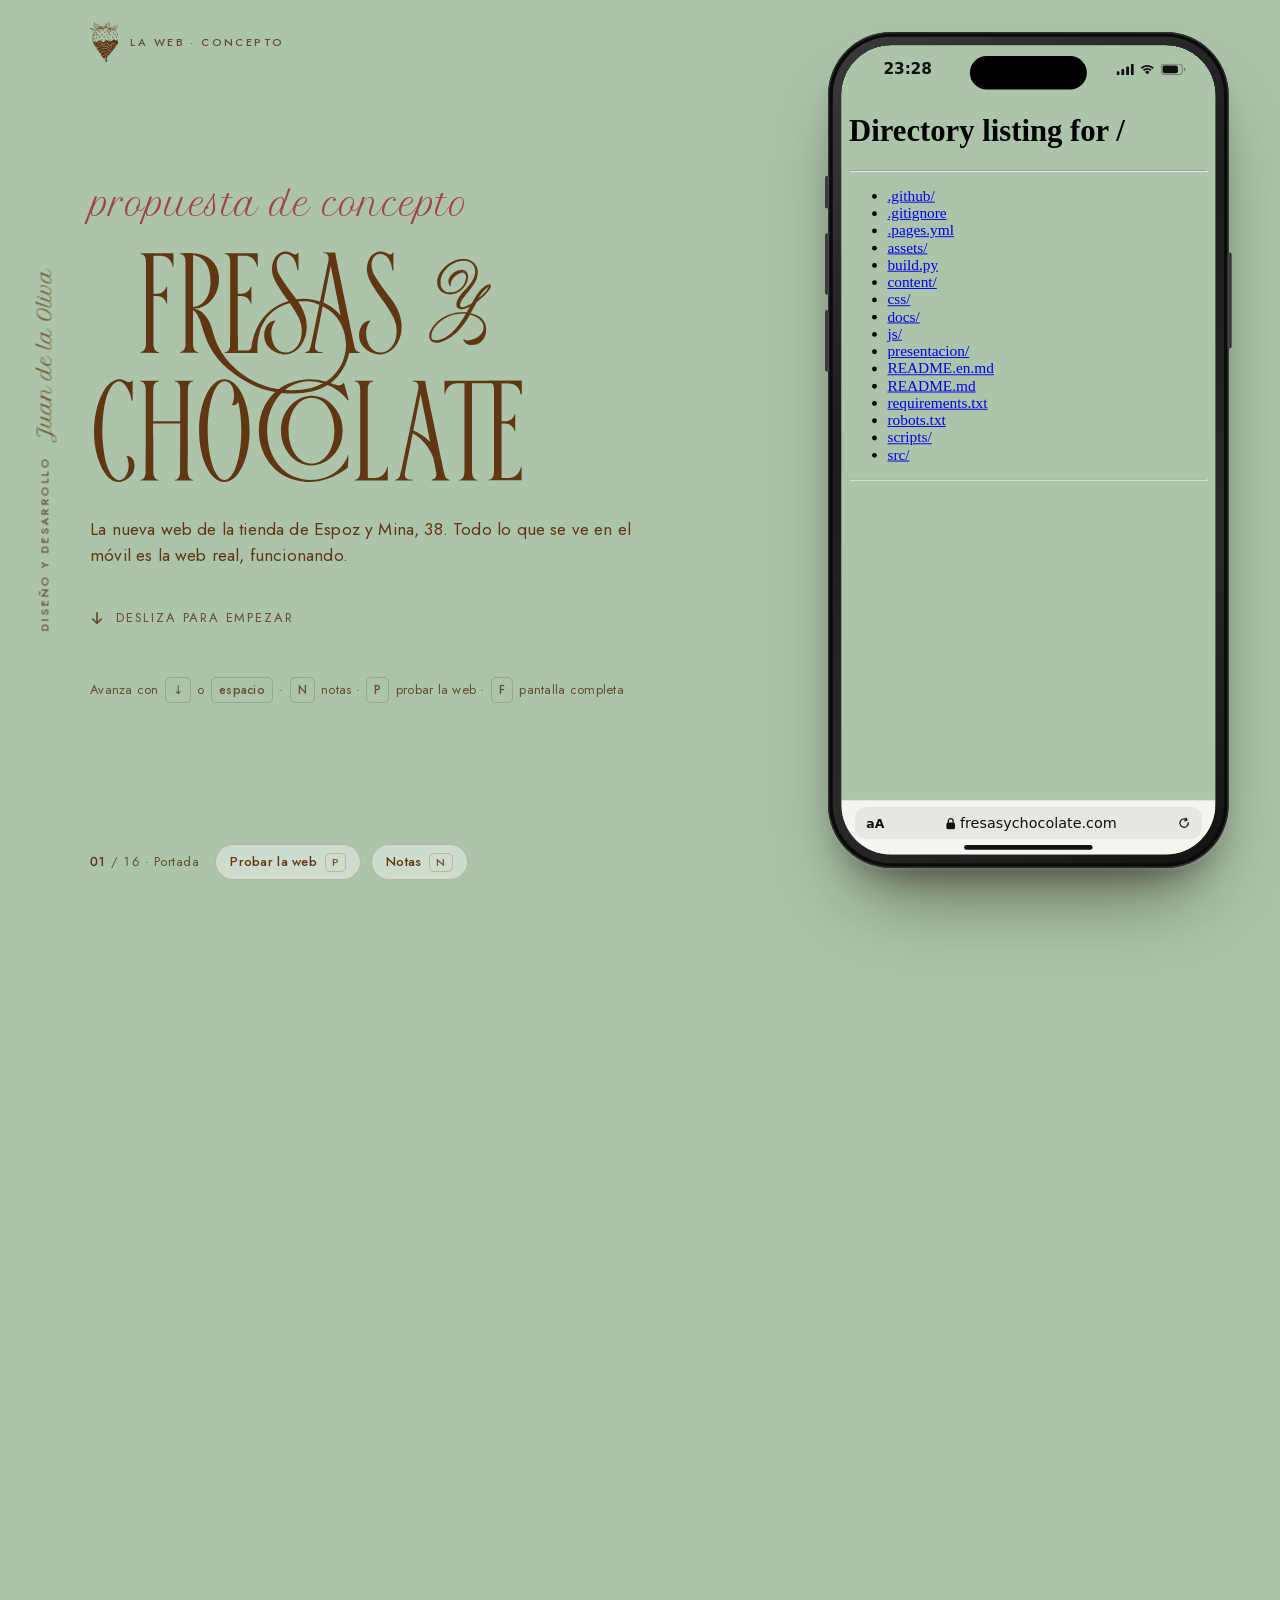
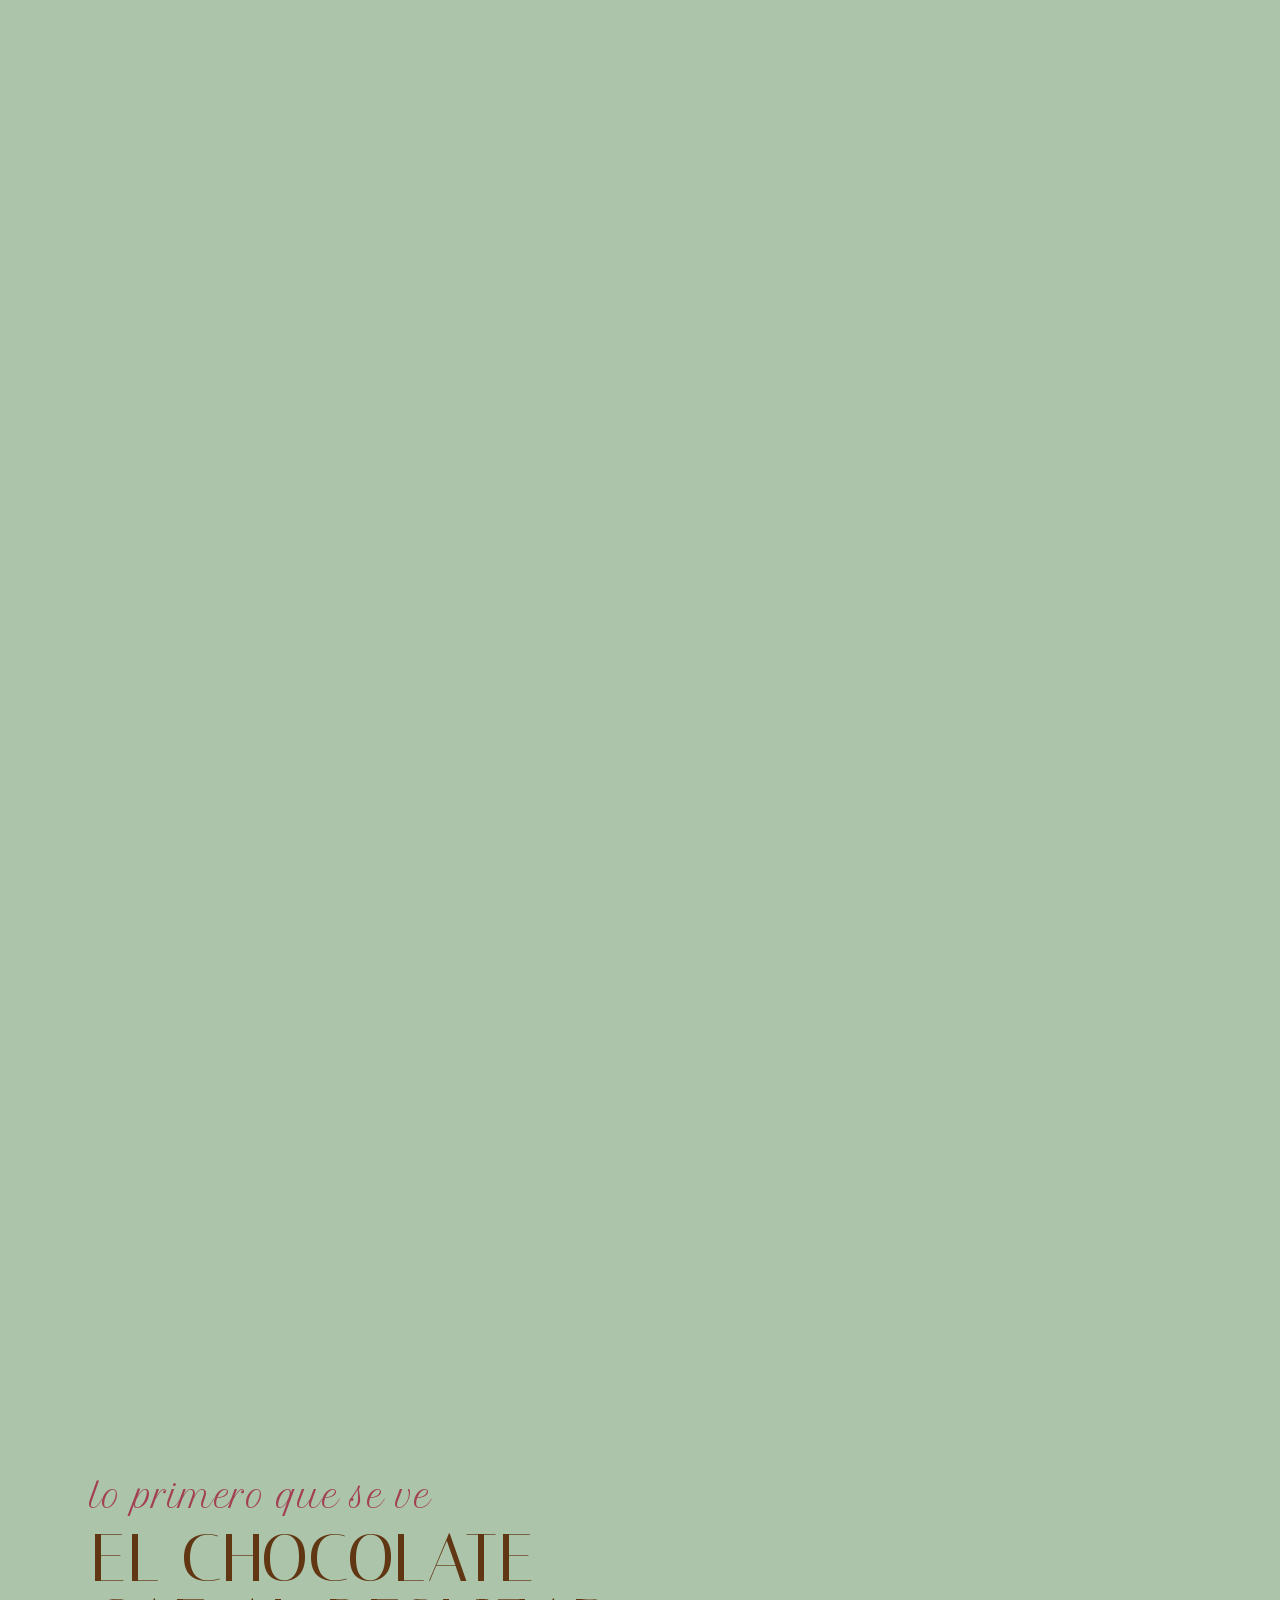
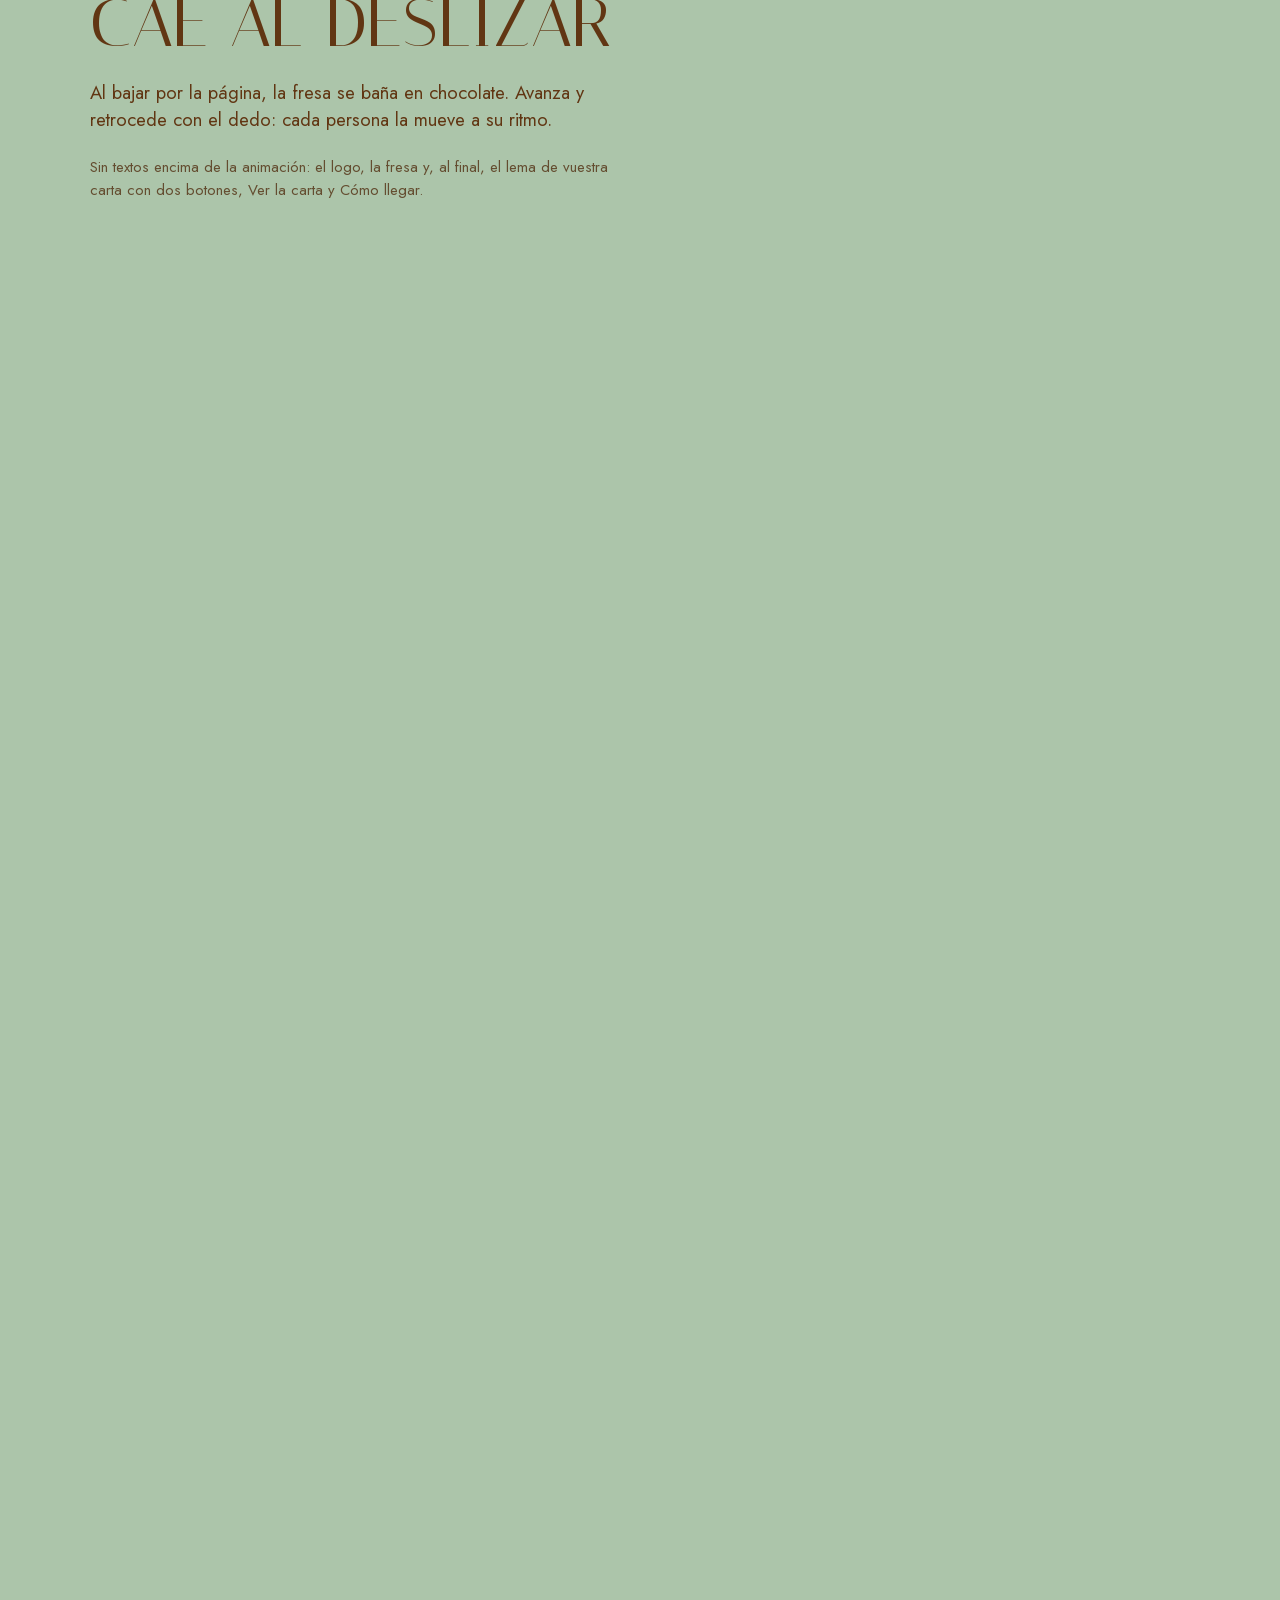
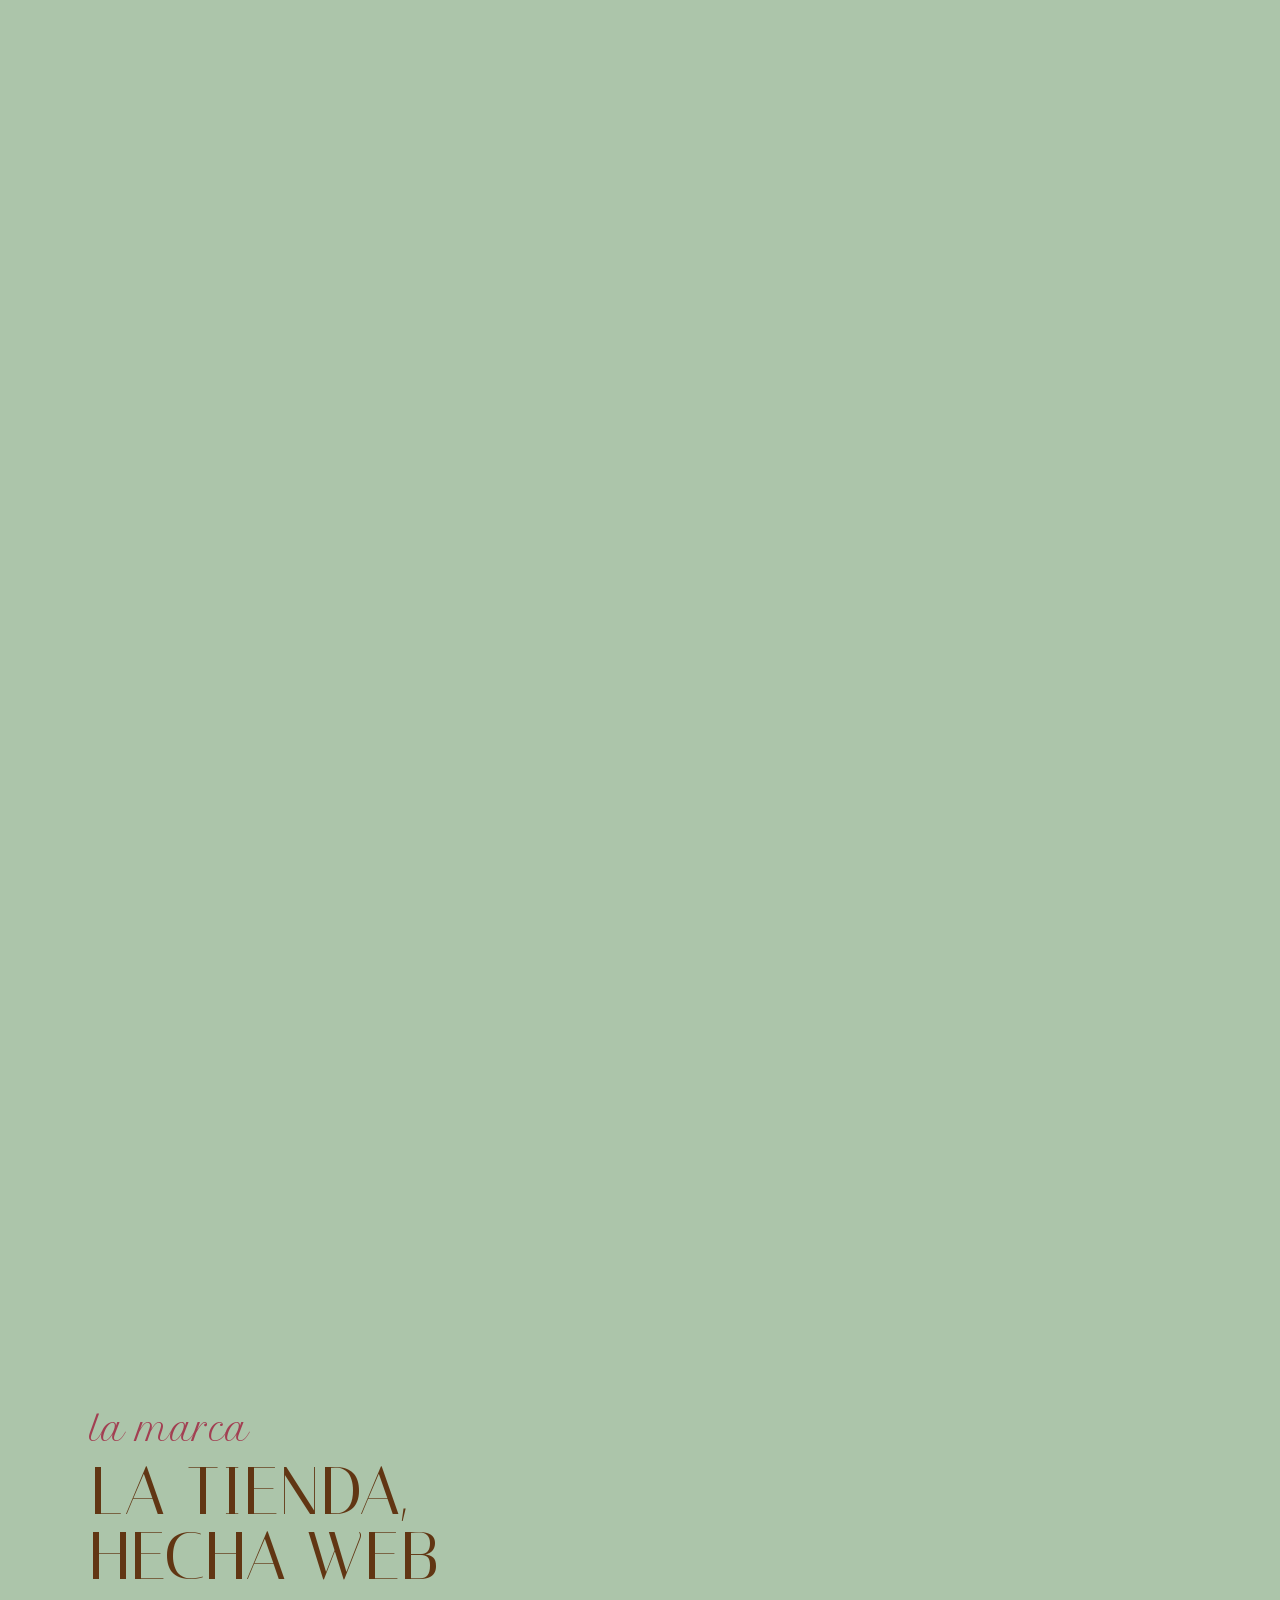
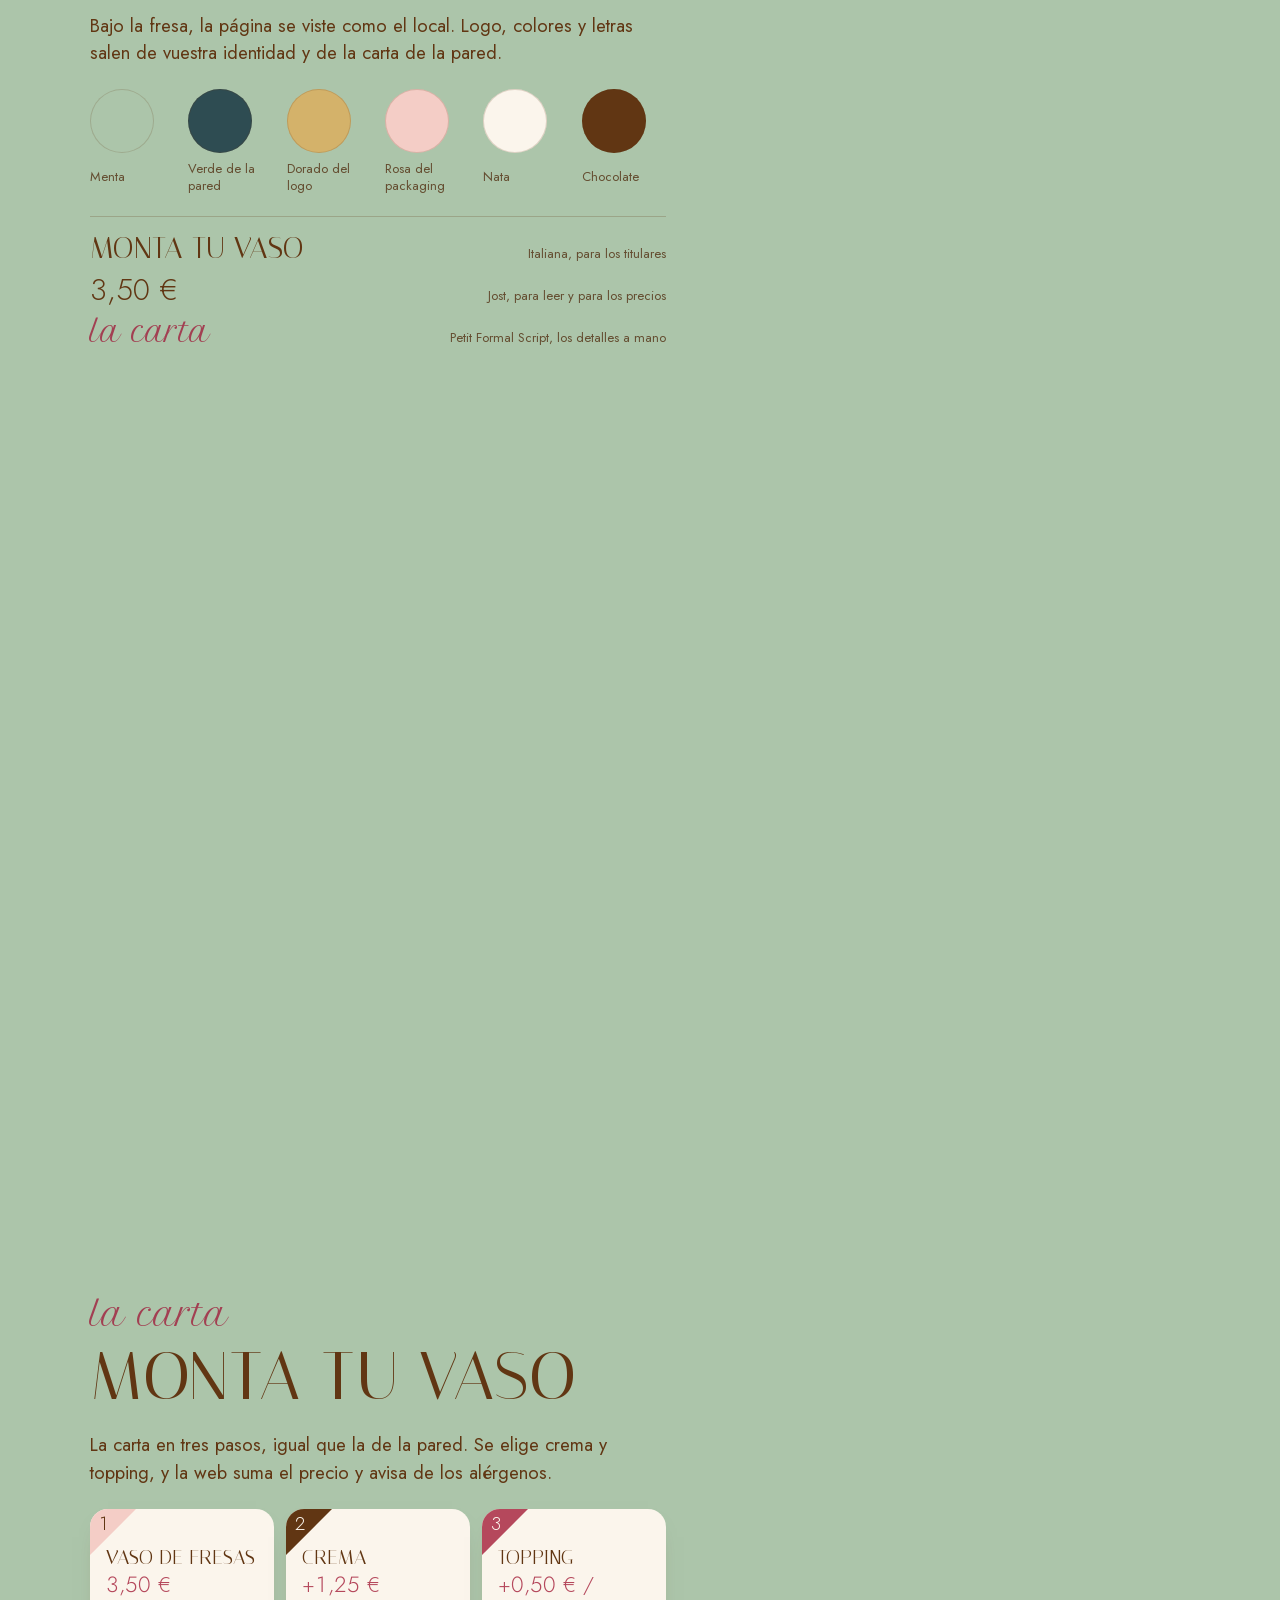
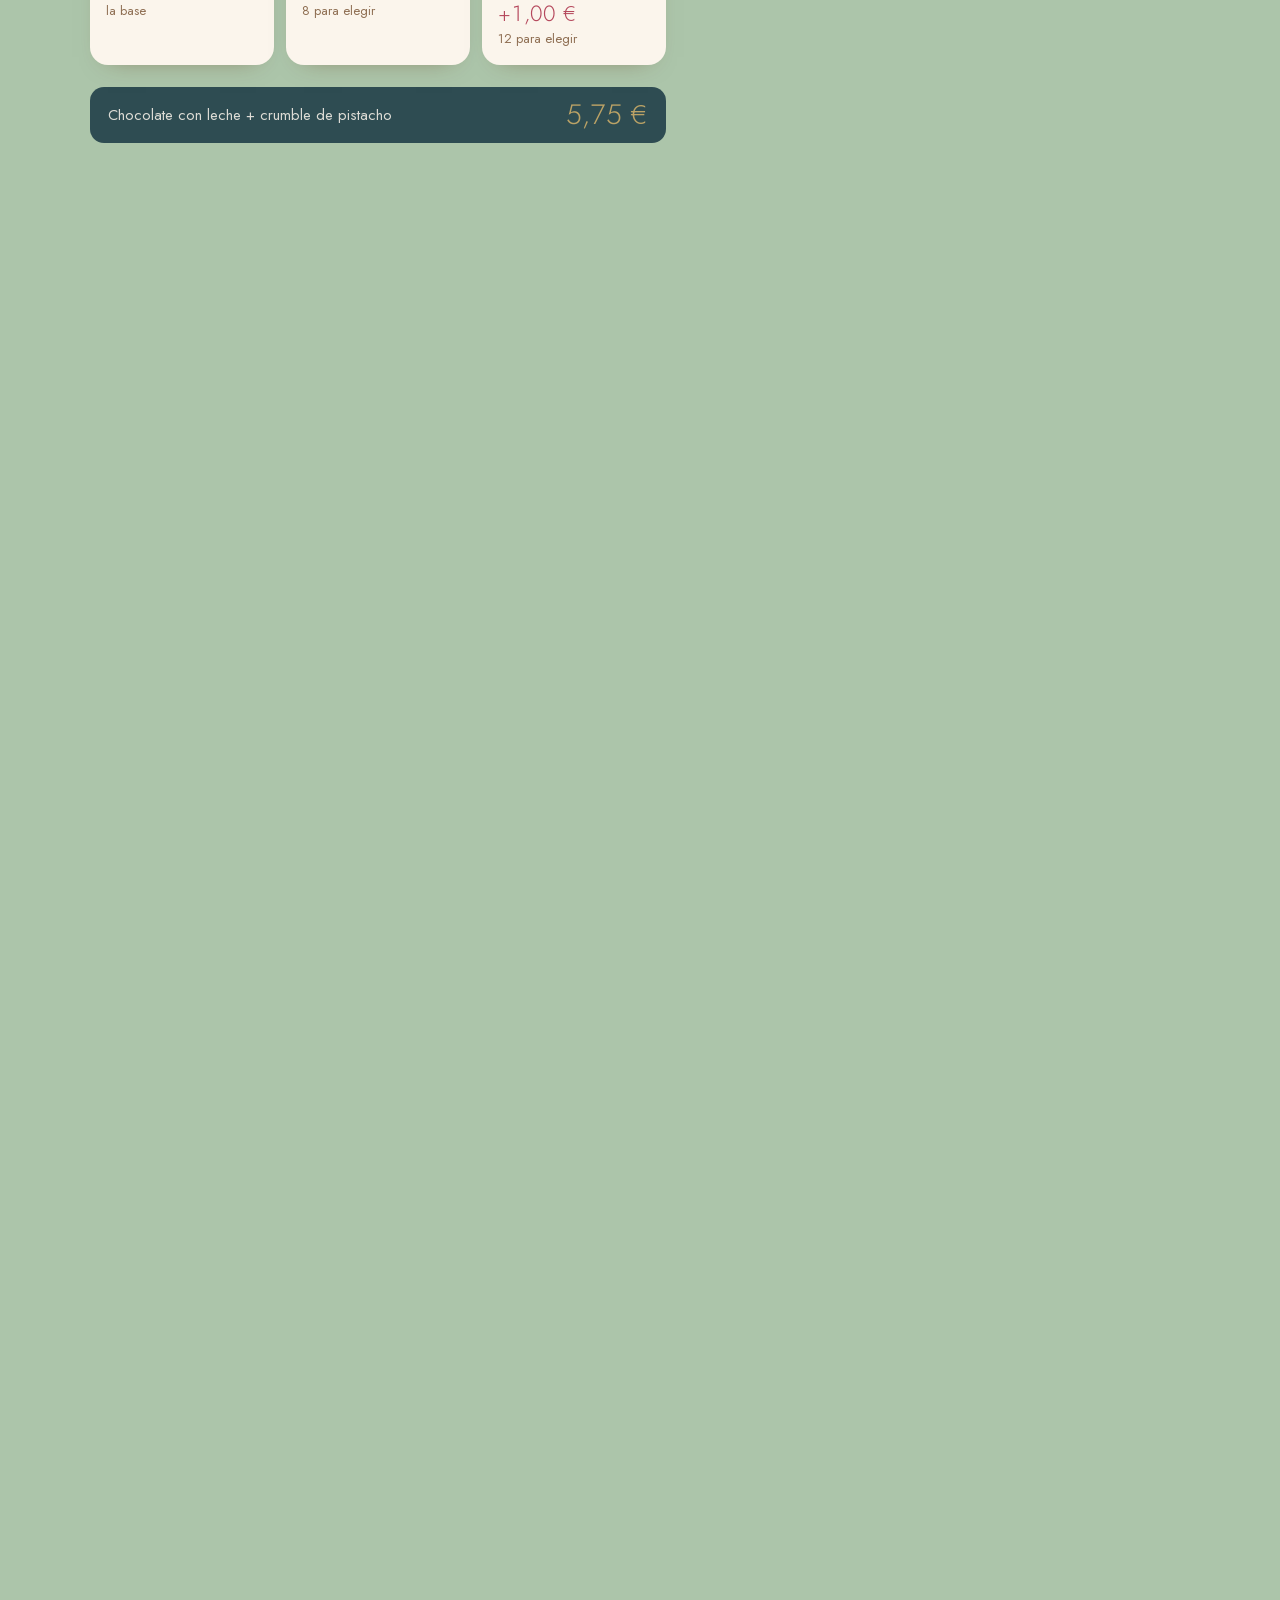
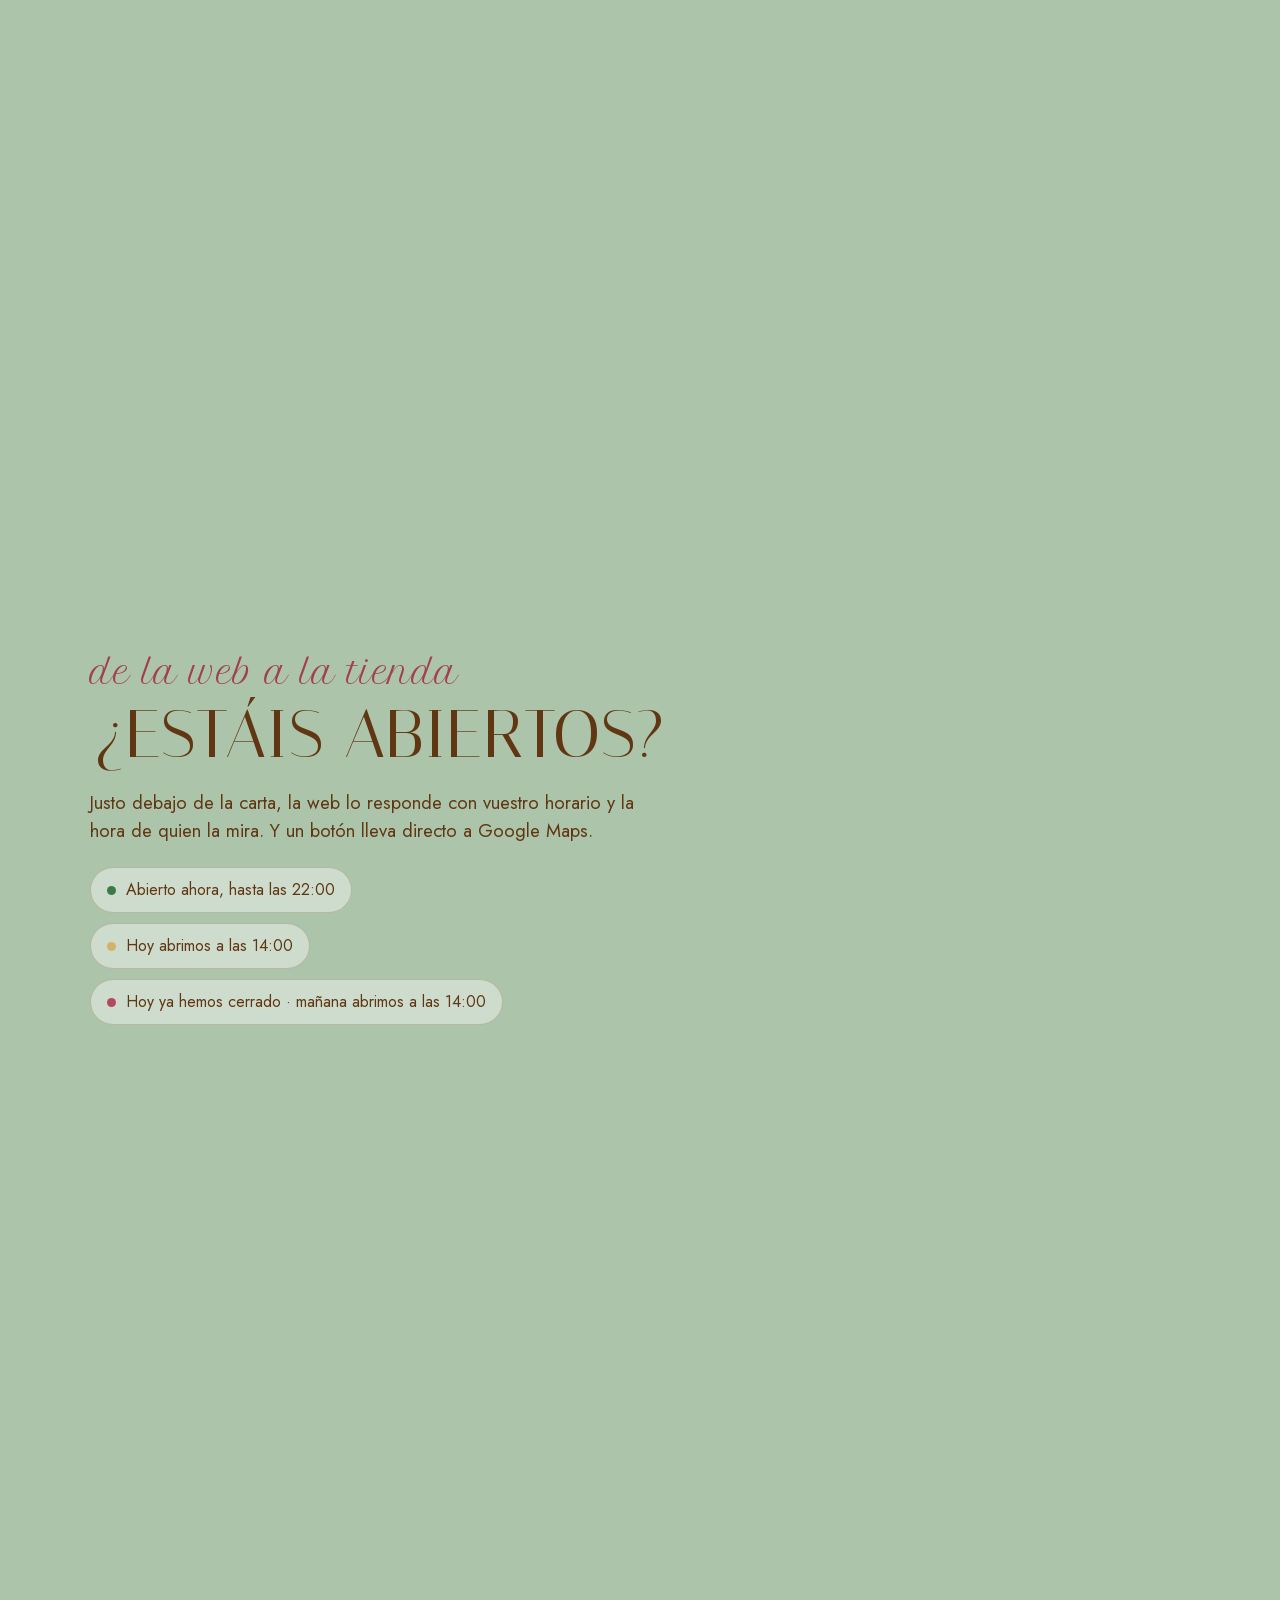
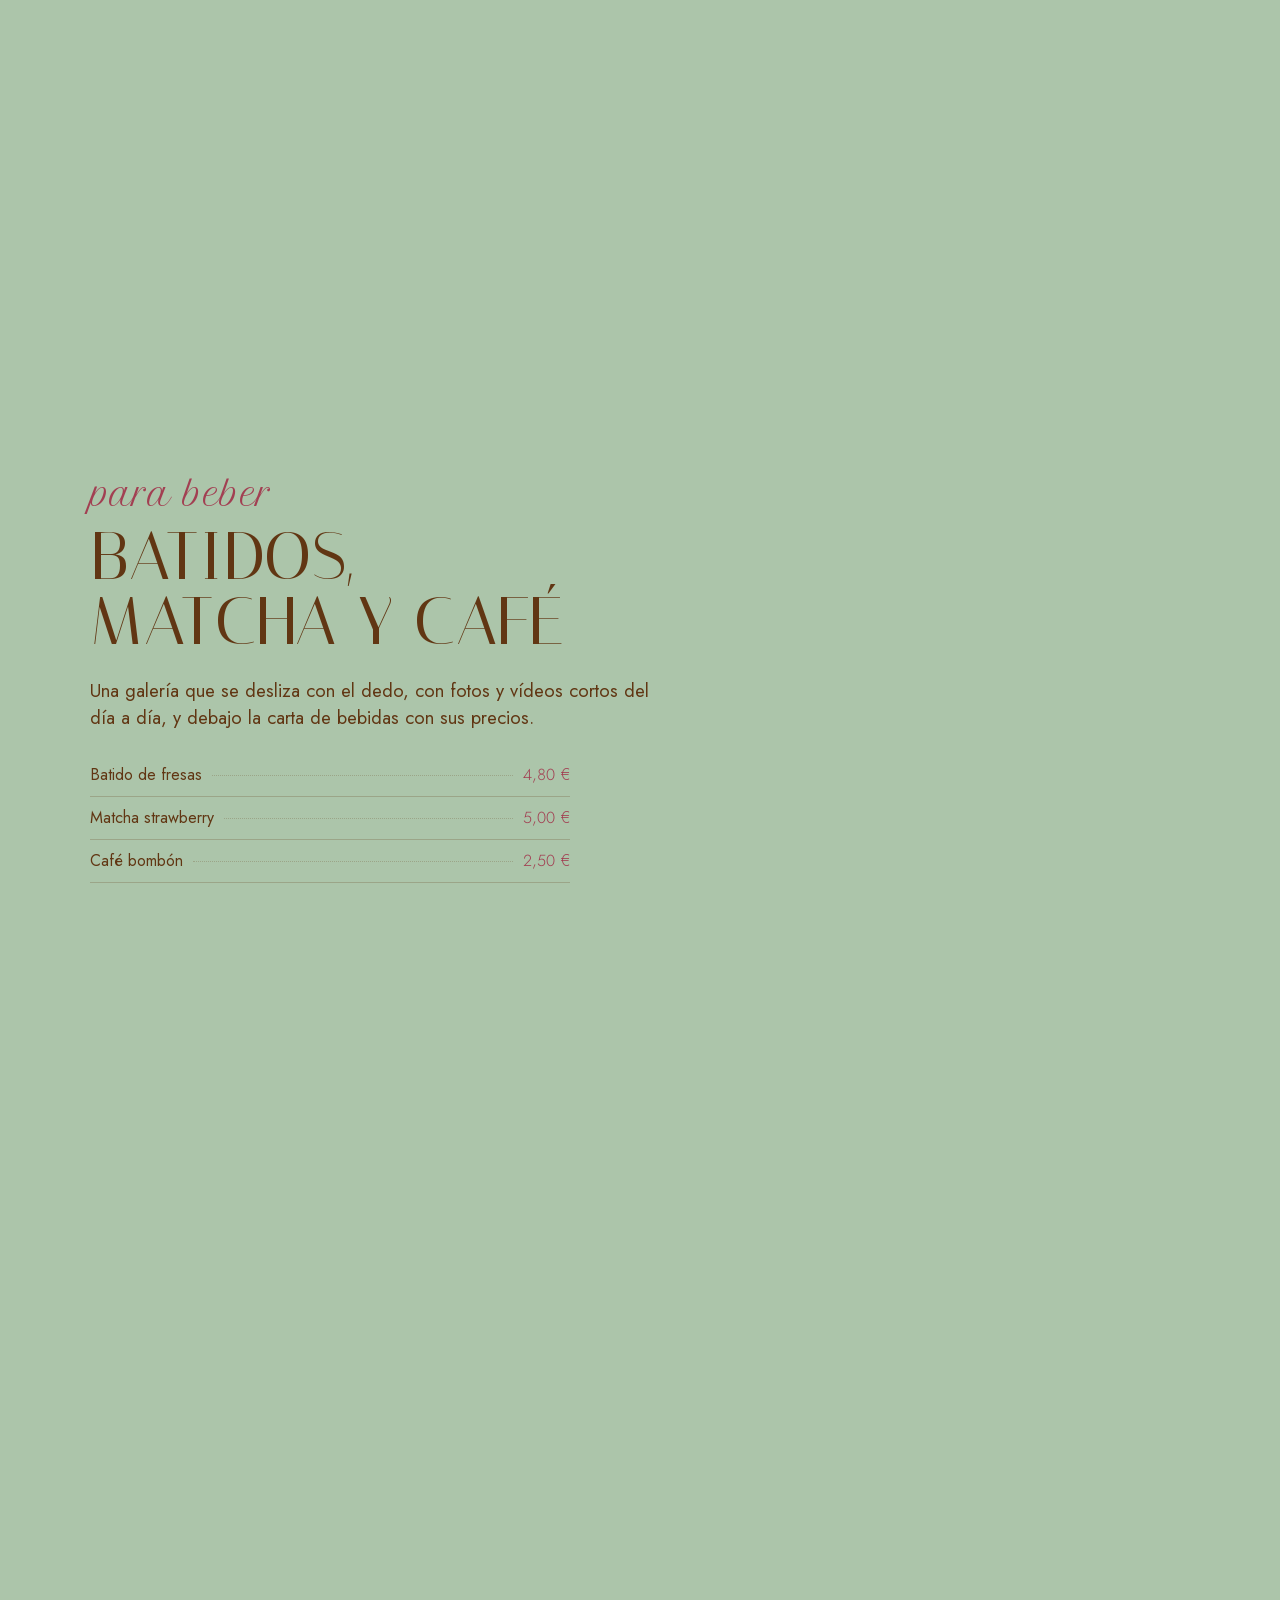
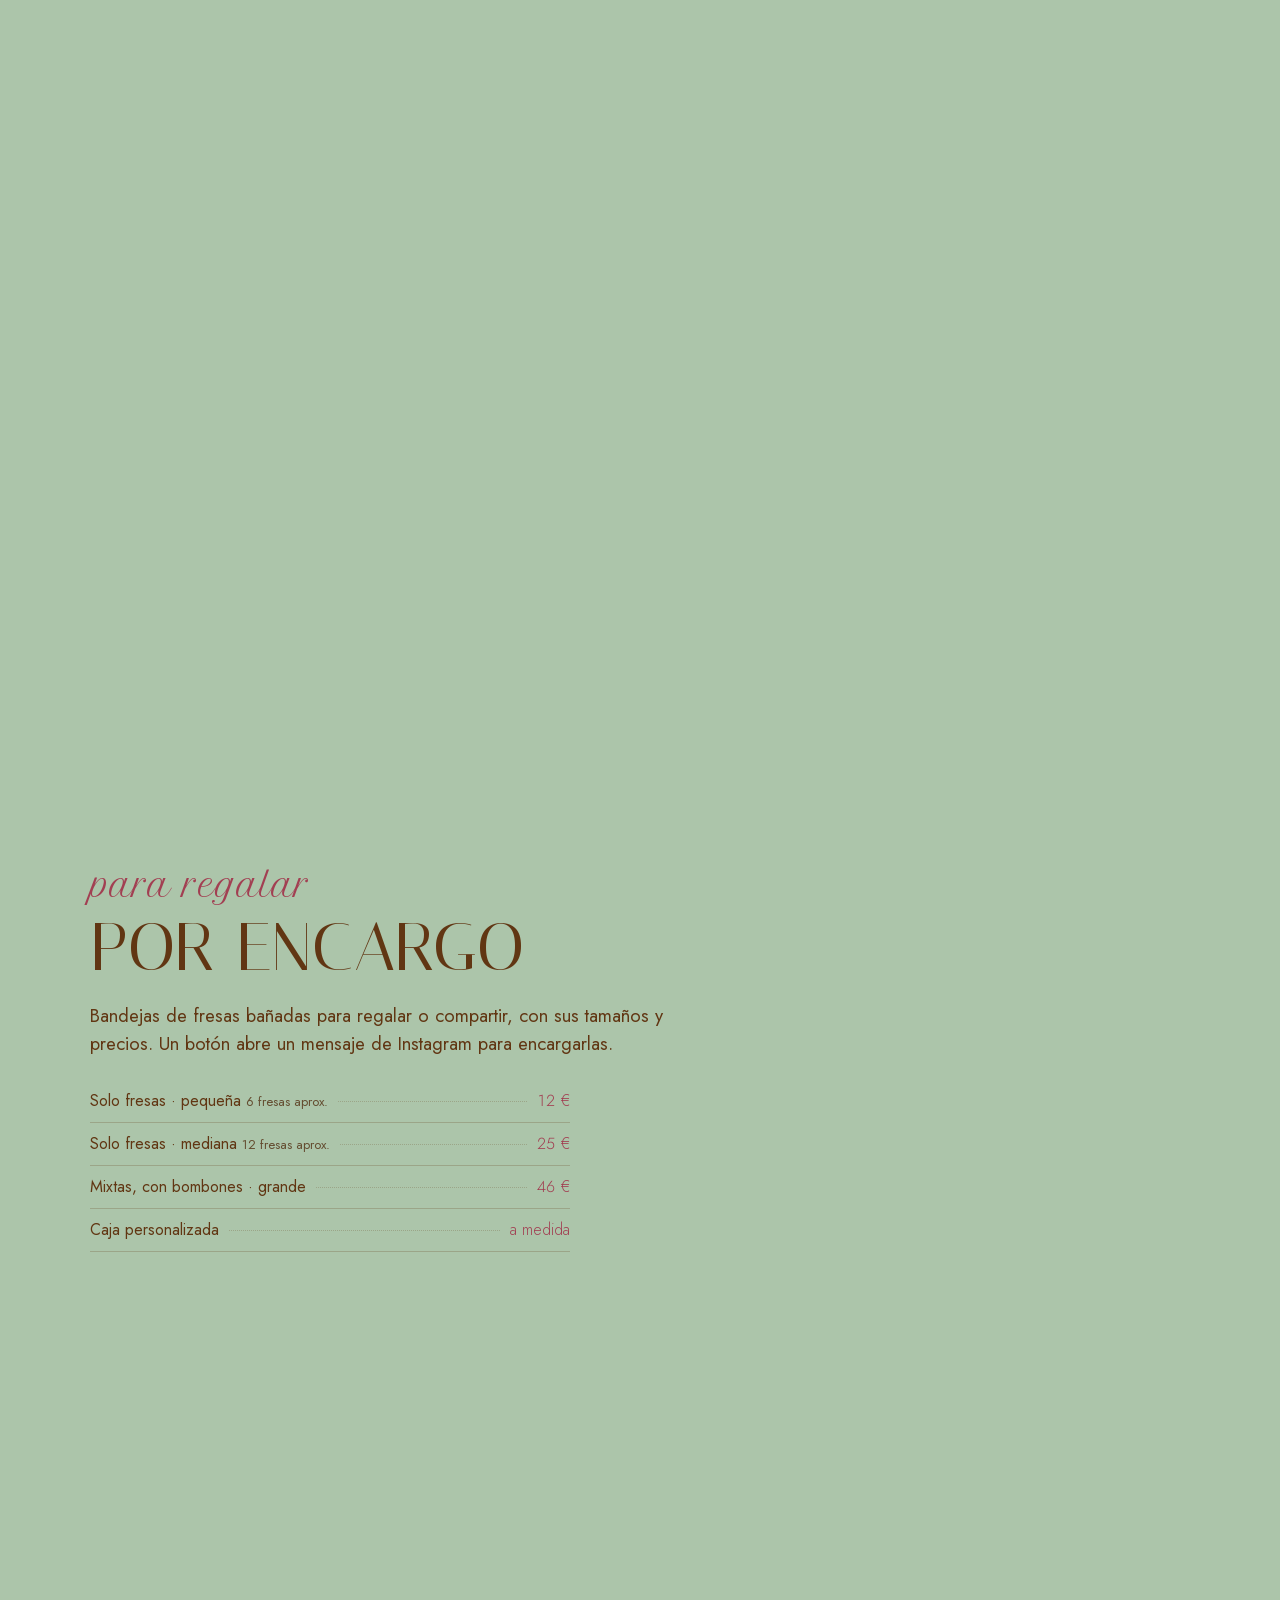
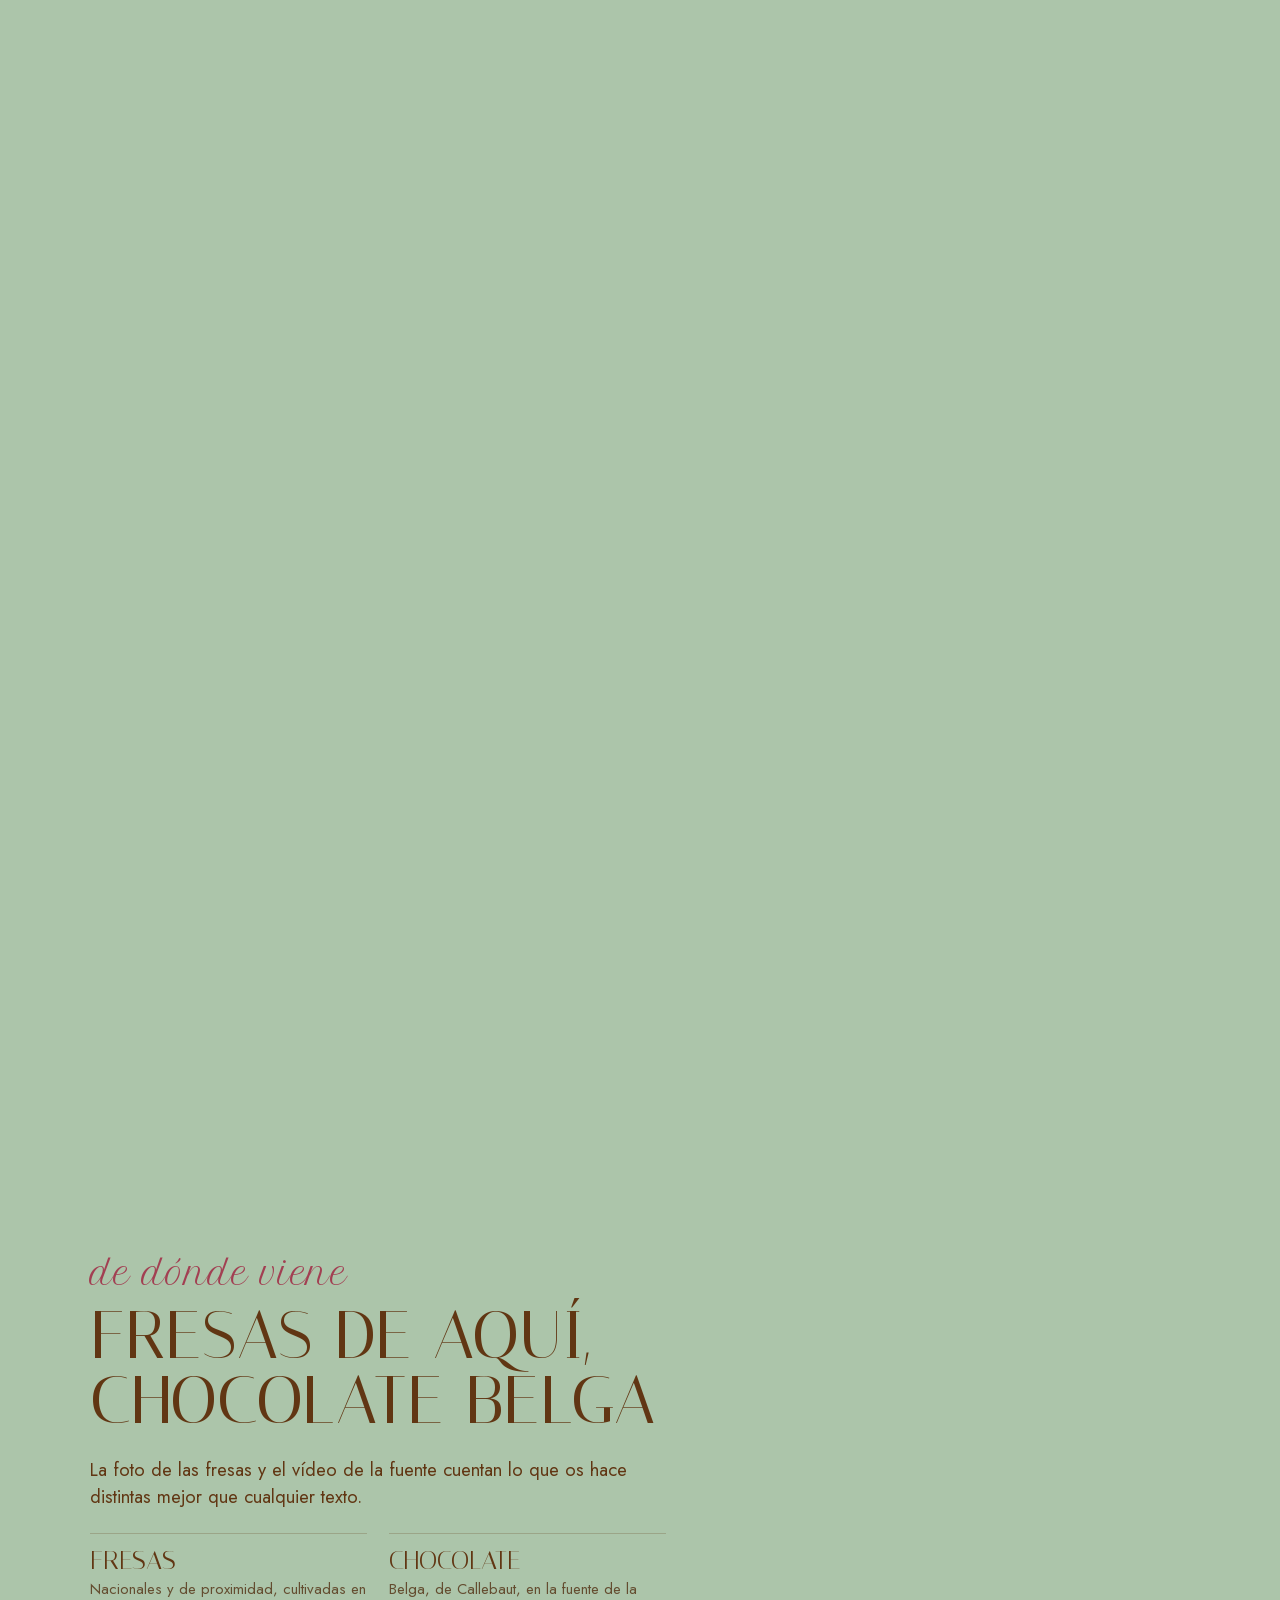
==== commit 0fe971b7: "cambio presentación" ====
--- a/presentacion/index.html
+++ b/presentacion/index.html
@@ -335,19 +335,18 @@
   <section class="chapter" id="idea" data-theme="nata" data-dwell=".6" data-name="La idea">
     <div class="inner"><div class="copy">
       <p class="kicker">la idea</p>
-      <h2 class="title">Como entrar en la tienda</h2>
-      <p class="lead">Una sola página que se recorre como el local: primero el antojo, después la carta y, al final, cómo llegar.</p>
+      <h2 class="title">Por qué una web</h2>
+      <p class="lead">Hoy, quien busca fresas con chocolate en Salamanca encuentra vuestro Instagram y una ficha de Google Maps. La web junta en un solo sitio lo que necesita para decidirse: la carta con precios, el horario y cómo llegar.</p>
       <div class="facts extra">
-        <div class="fact"><b>Una página</b><span>Se recorre deslizando, sin menús ni páginas internas.</span></div>
-        <div class="fact"><b>Para el móvil</b><span>Llegan desde Instagram o Google Maps, muchas veces ya en la calle.</span></div>
-        <div class="fact"><b>A la tienda</b><span>El objetivo es que vengan a veros o que os escriban por Instagram.</span></div>
+        <div class="fact"><b>Que os encuentren</b><span>En Google, en Maps y en asistentes como ChatGPT, con vuestros datos correctos.</span></div>
+        <div class="fact"><b>Que se les antoje</b><span>El chocolate cayendo sobre la fresa, las fotos y los vídeos de la tienda.</span></div>
+        <div class="fact"><b>Que vengan</b><span>Si estáis abiertas, el camino en Google Maps y vuestro Instagram, a un toque.</span></div>
       </div>
-      <div class="chips extra"><span class="lbl">Para</span><span class="chip">Estudiantes</span><span class="chip">Parejas</span><span class="chip">Familias</span><span class="chip">Turistas</span></div>
-    </div></div>
-    <div class="speaker" hidden><ul>
-      <li>Sin pedidos online ni reparto: la web empuja a la visita y a Instagram.</li>
-      <li>Cuatro públicos a la vez: un antojo para compartir, un regalo, la merienda del finde, un capricho en el centro. Cada sección habla a uno.</li>
-      <li>Solo en español y pensada primero para el móvil.</li>
+    </div></div>
+    <div class="speaker" hidden><ul>
+      <li>Ahora todo depende de Instagram y de la ficha de Maps: no hay un sitio con la carta completa, los precios y el horario juntos.</li>
+      <li>La web tiene tres objetivos, y el resto de la presentación los va enseñando: aparecer cuando os buscan, abrir el apetito y llevar a la gente a la tienda.</li>
+      <li>No hay pedidos online ni reparto: la web empuja a la visita y a escribiros por Instagram. Está pensada primero para el móvil.</li>
     </ul></div>
   </section>
 
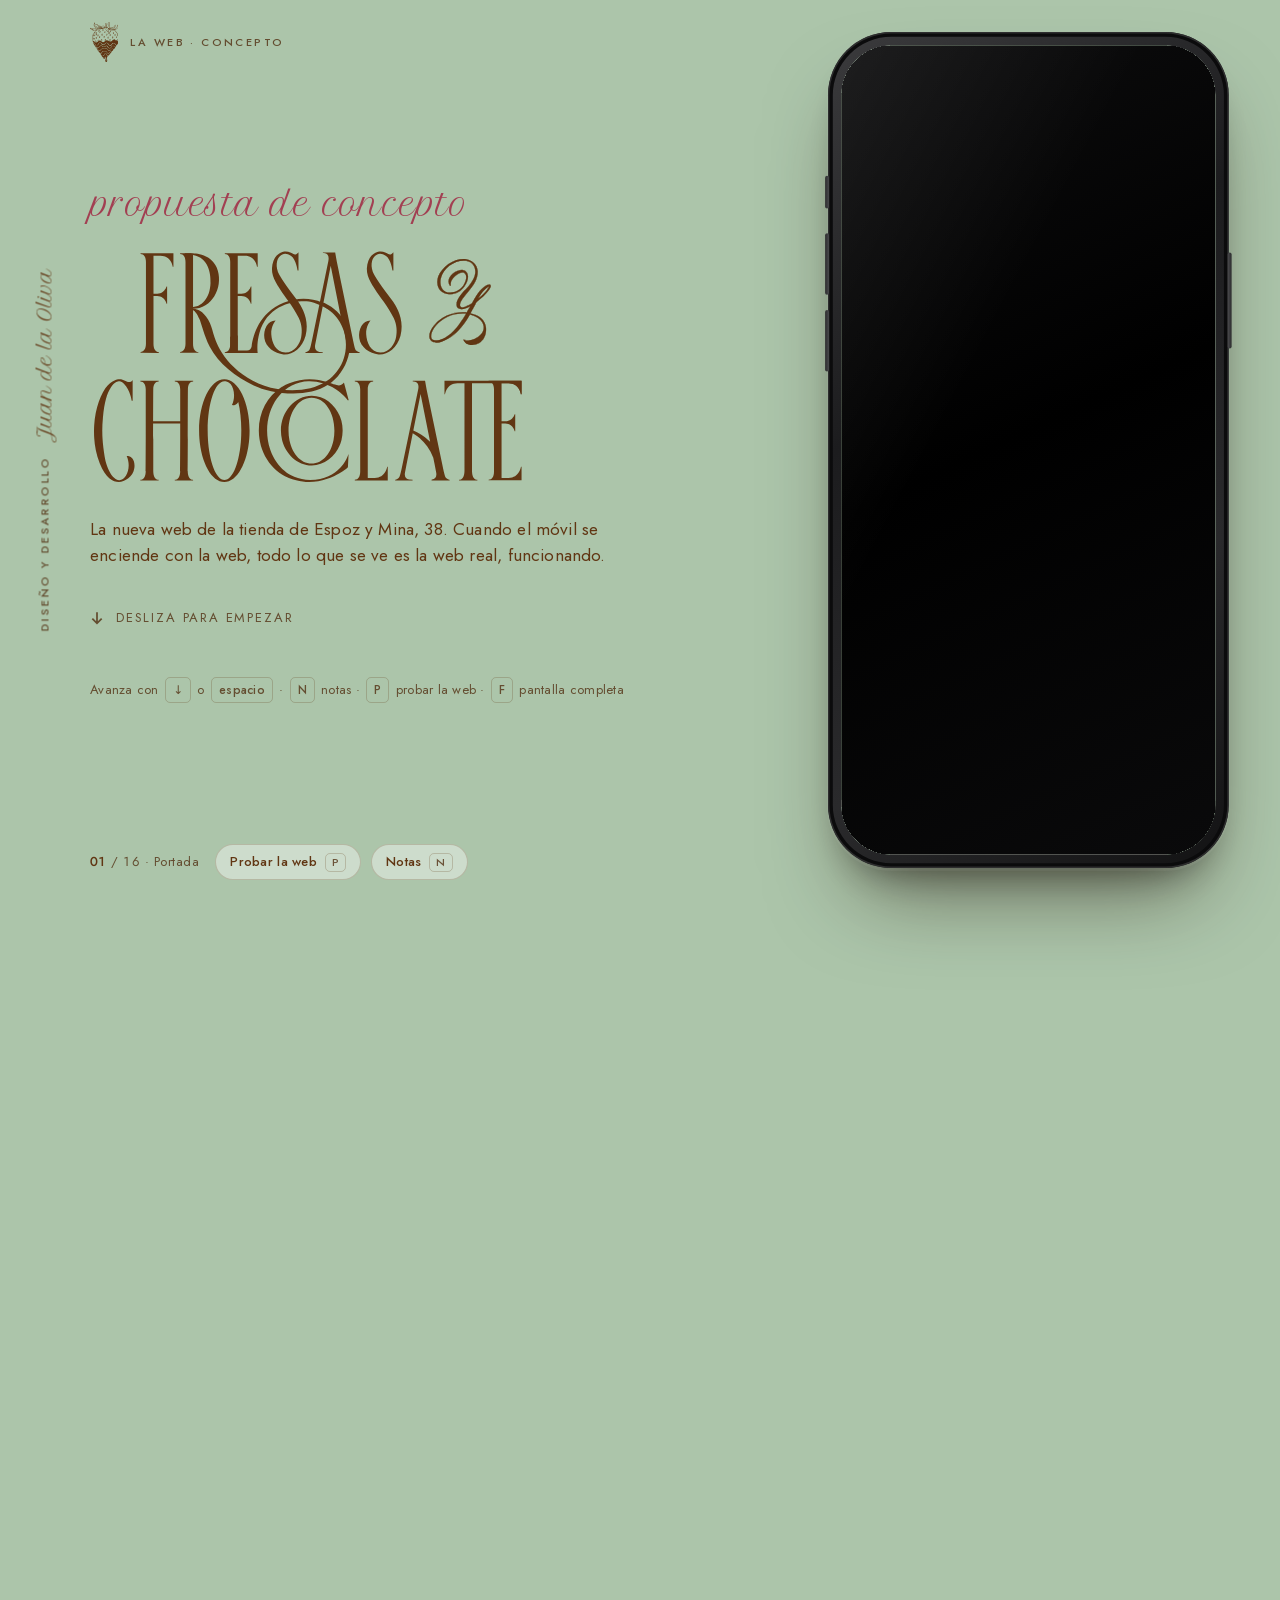
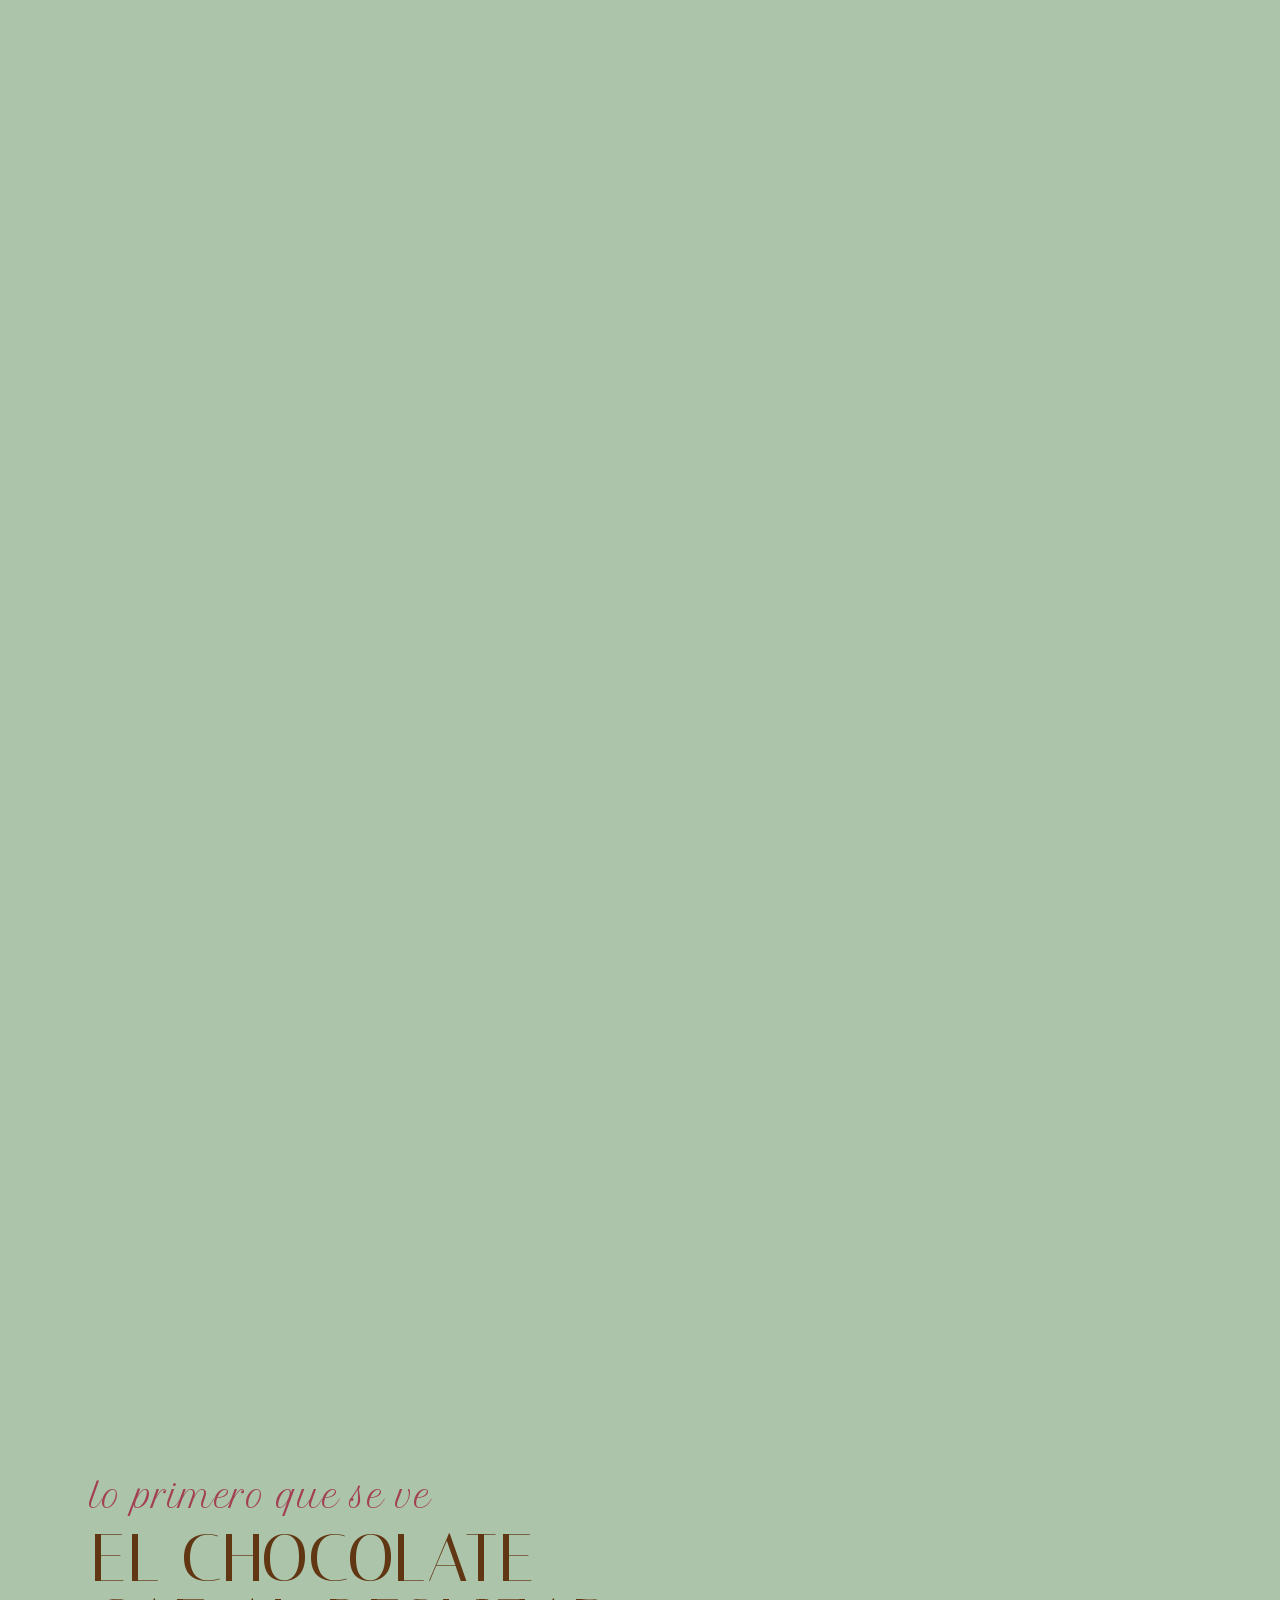
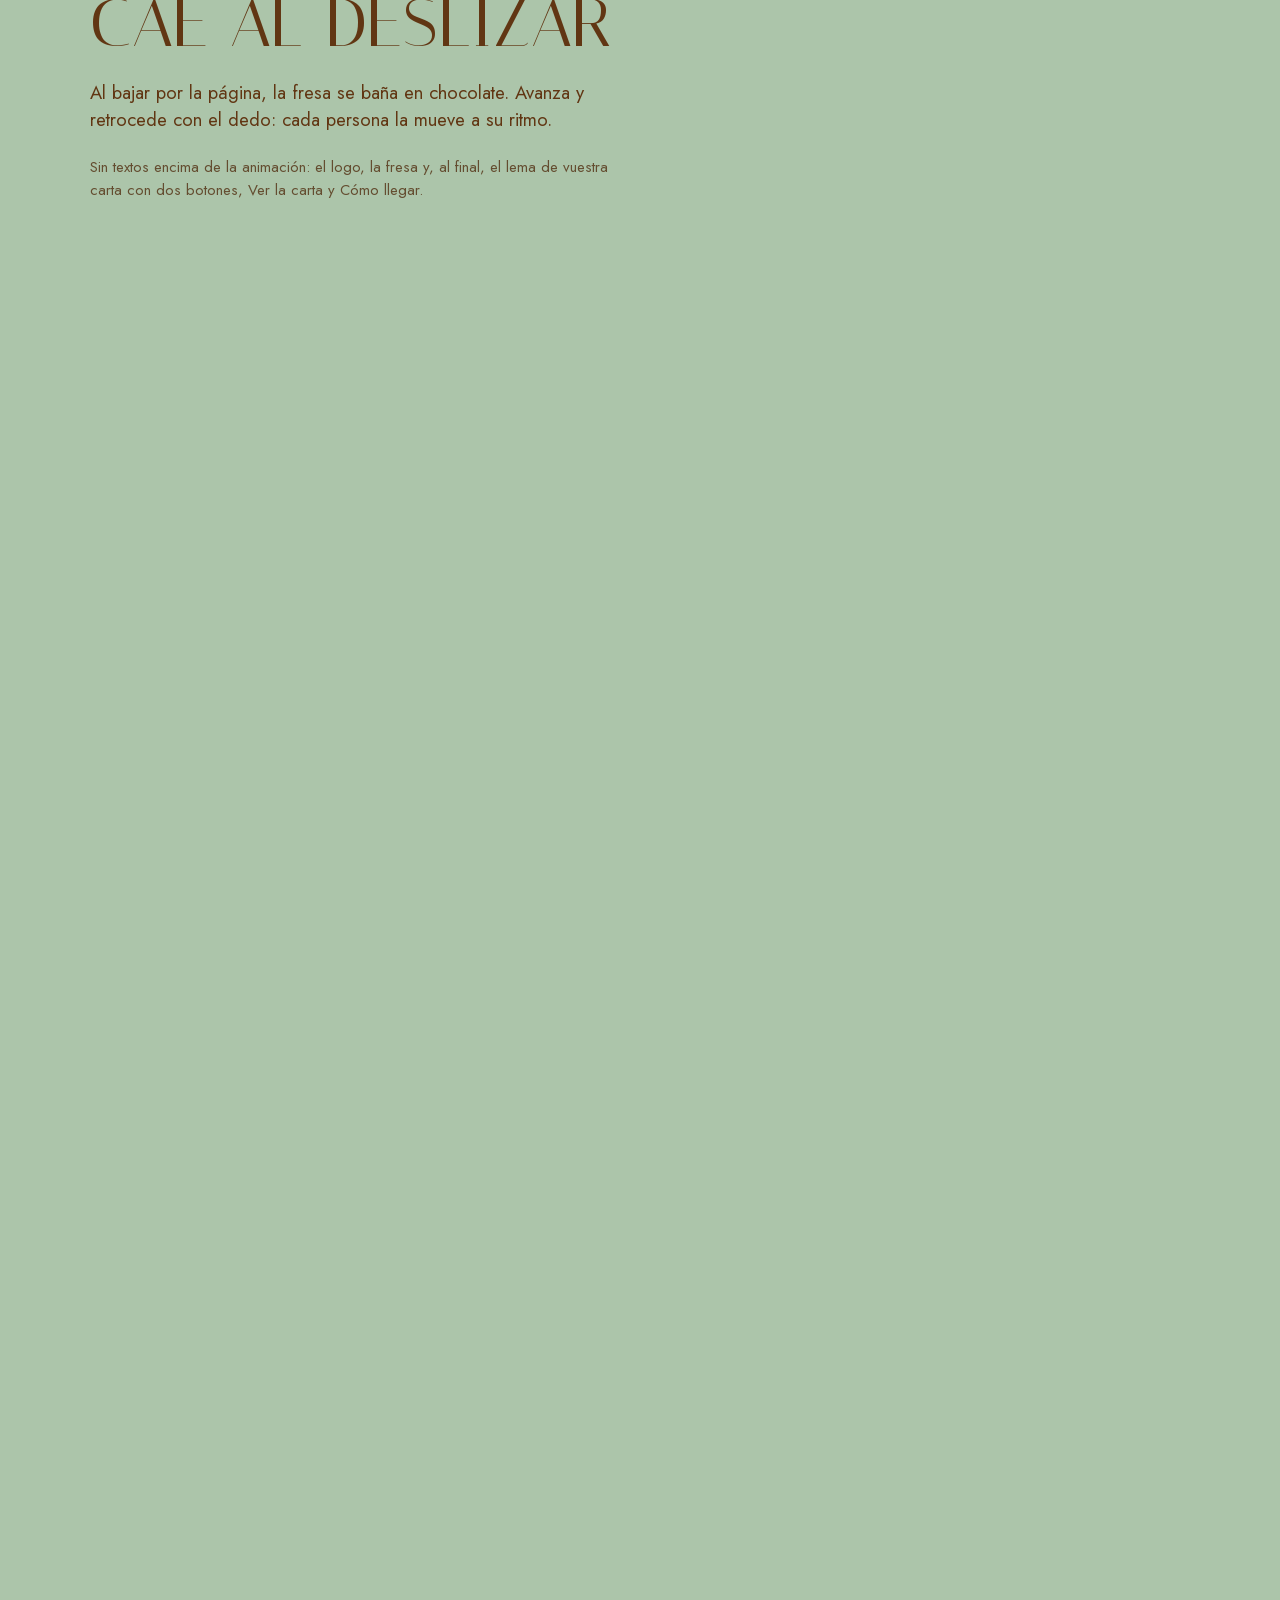
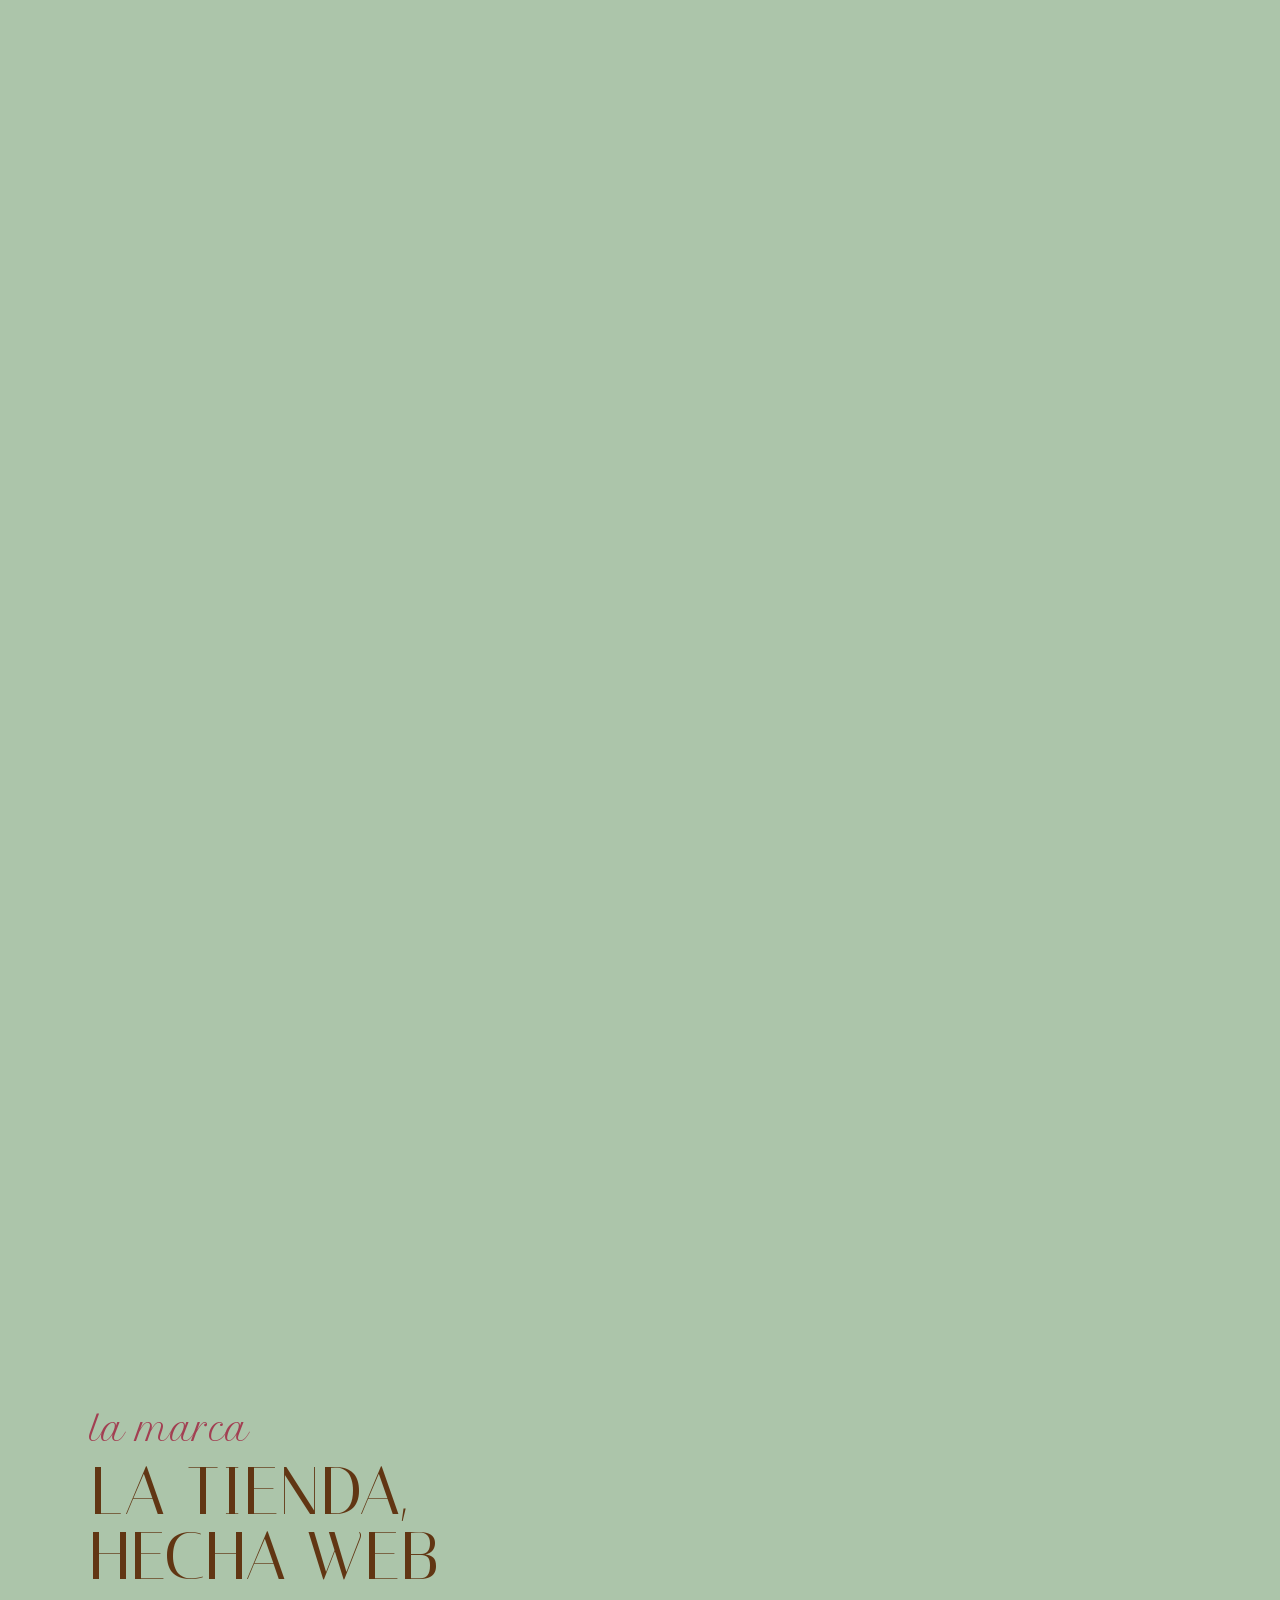
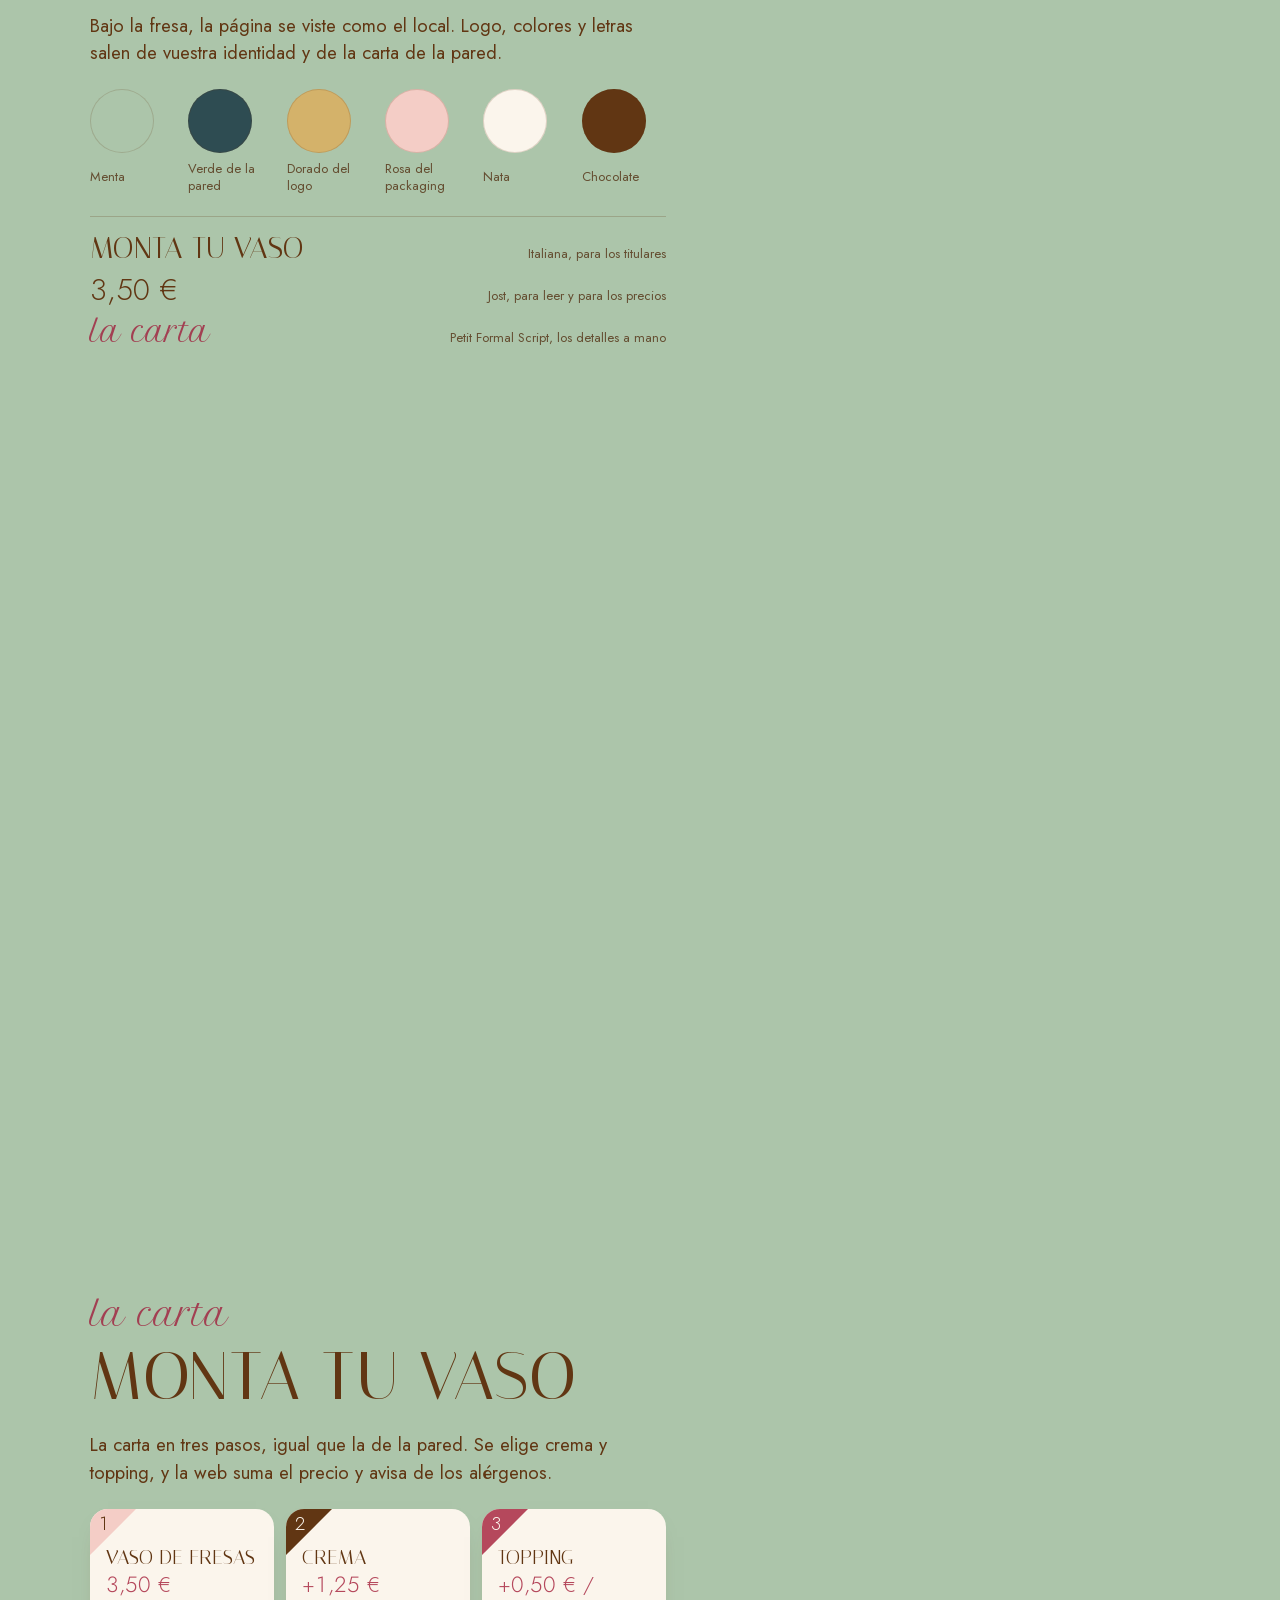
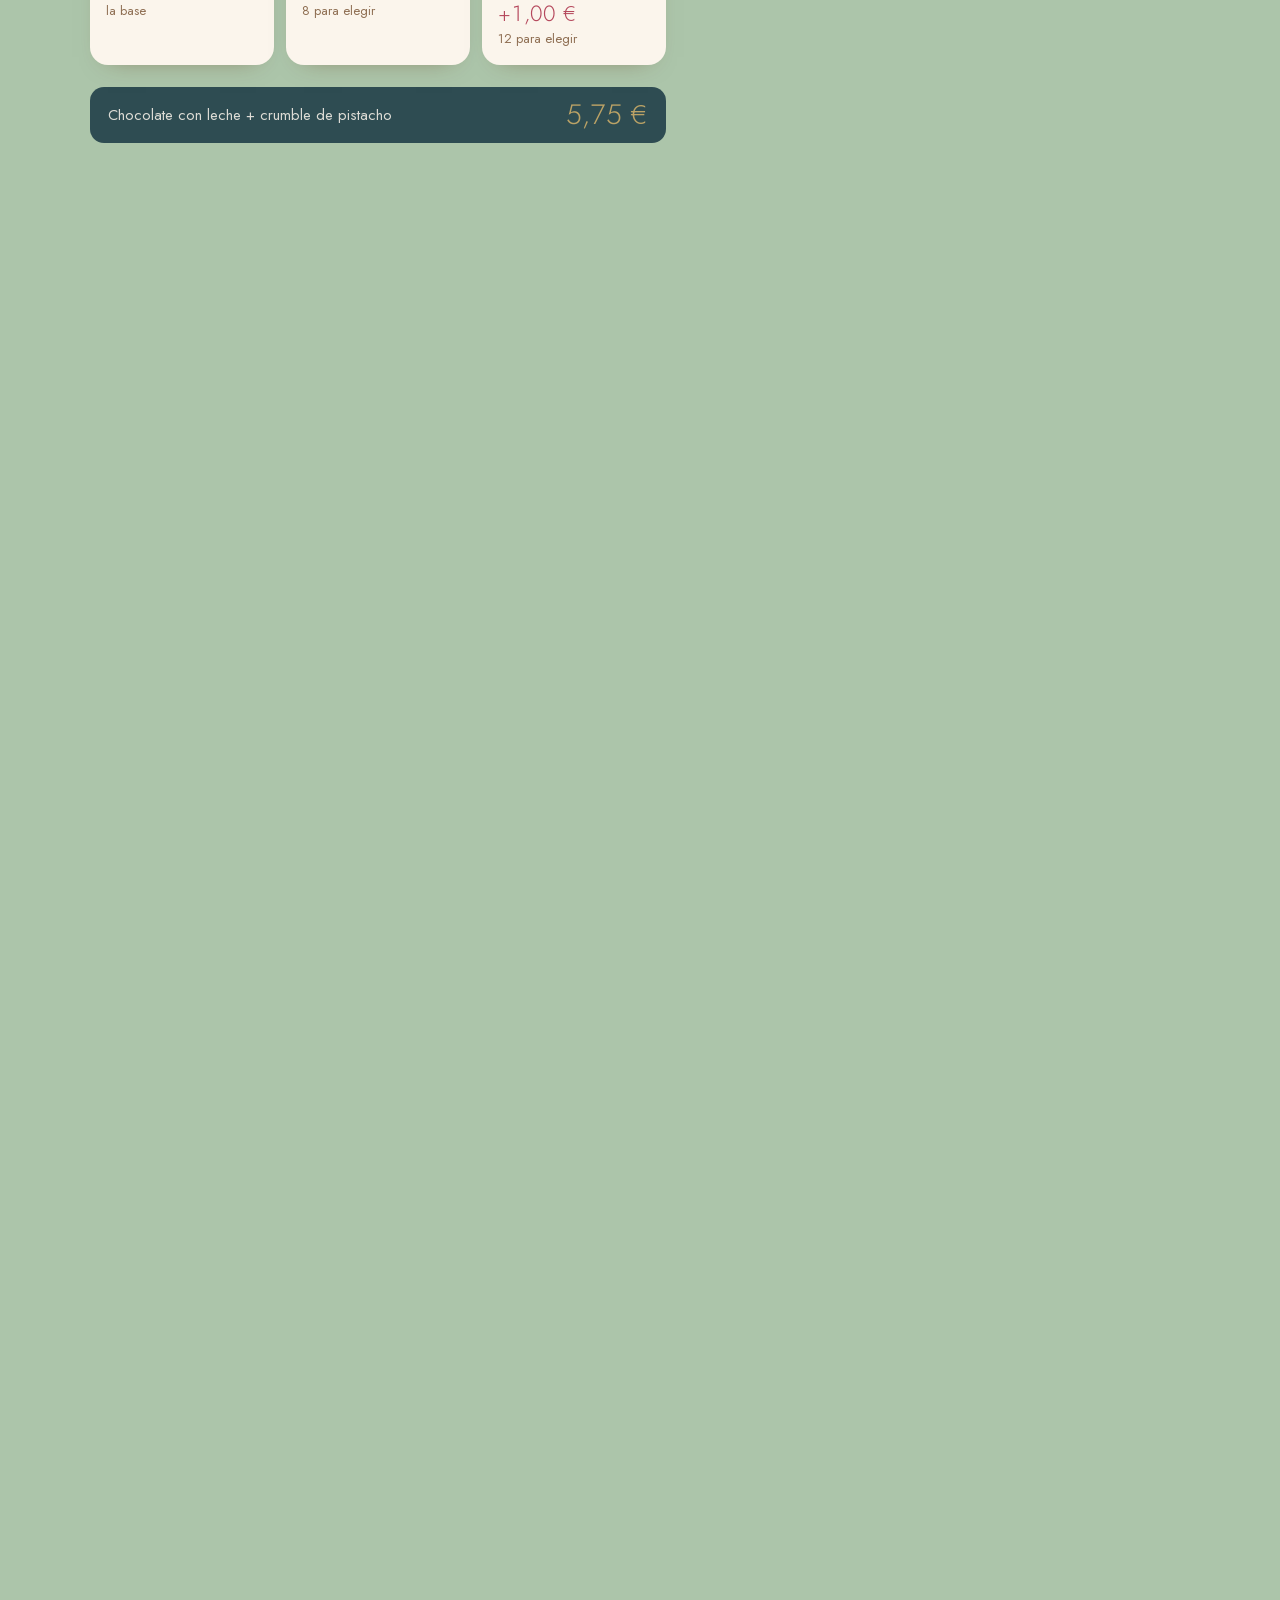
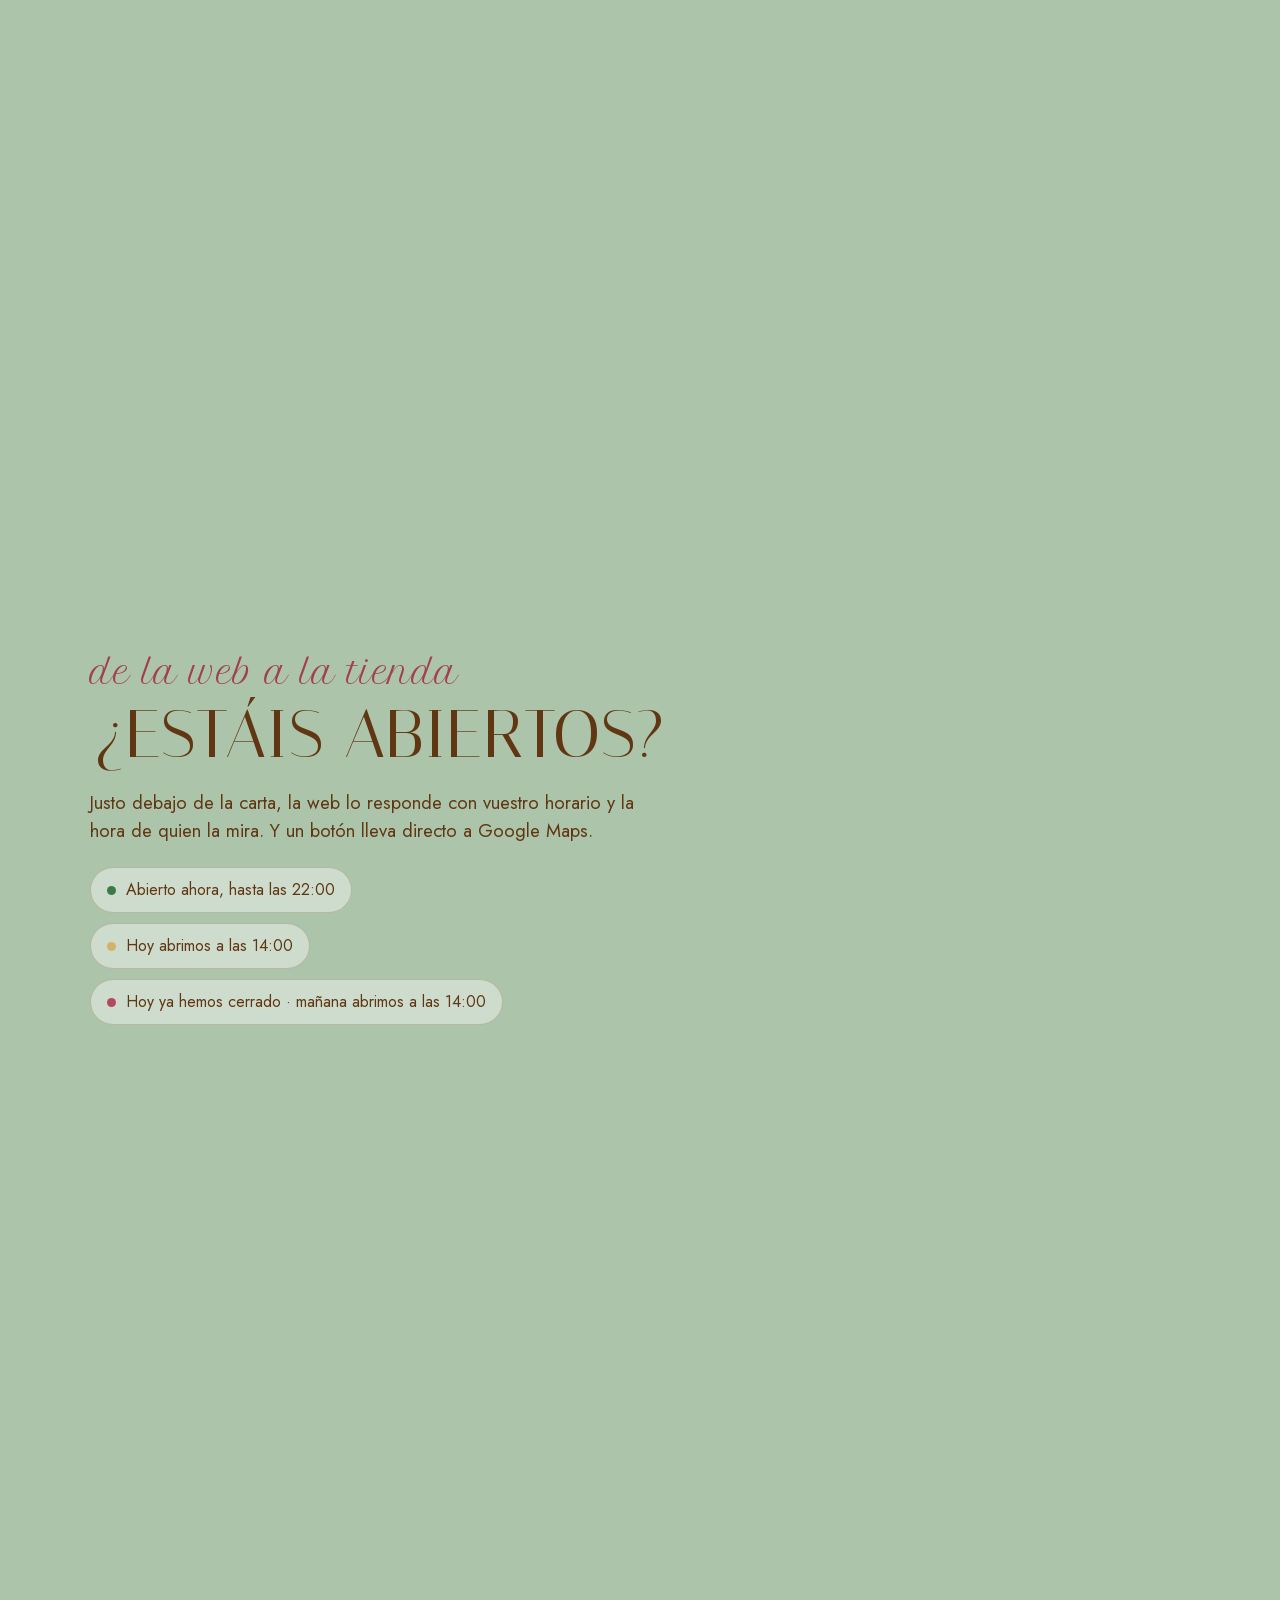
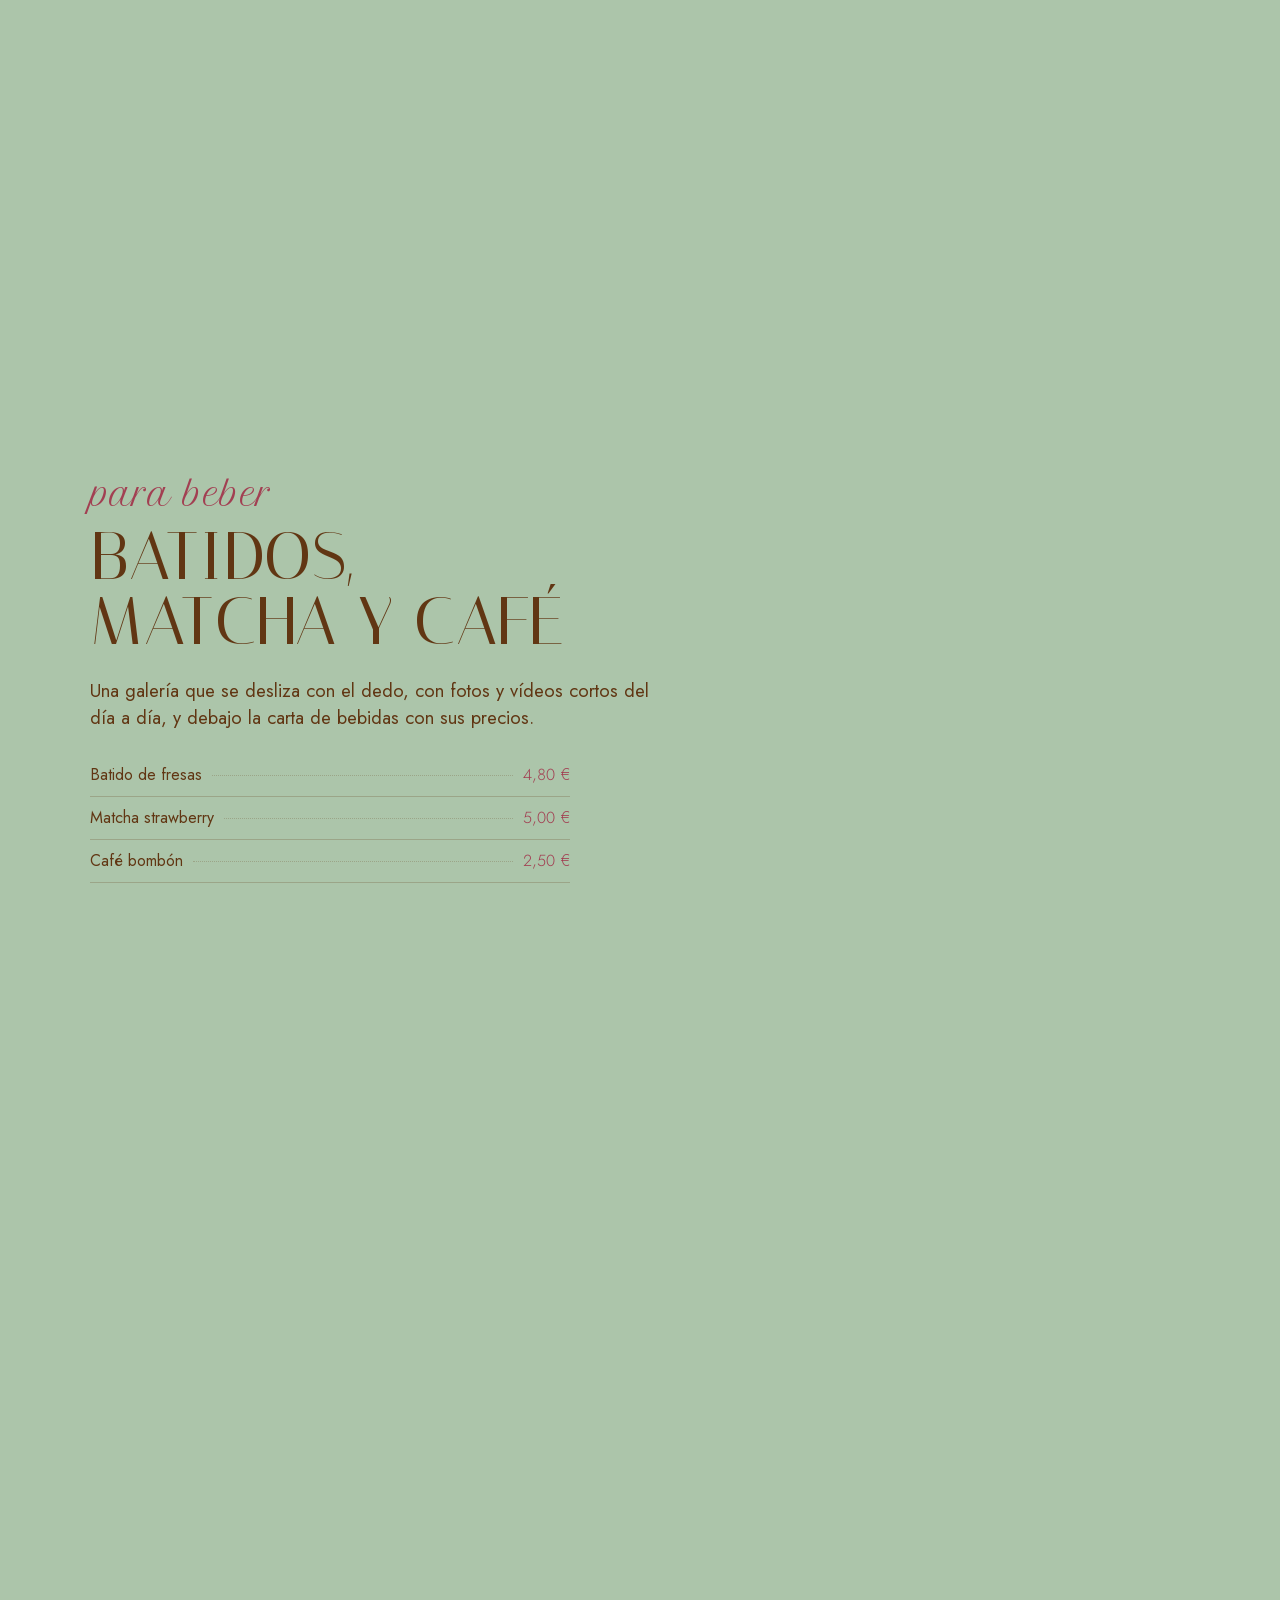
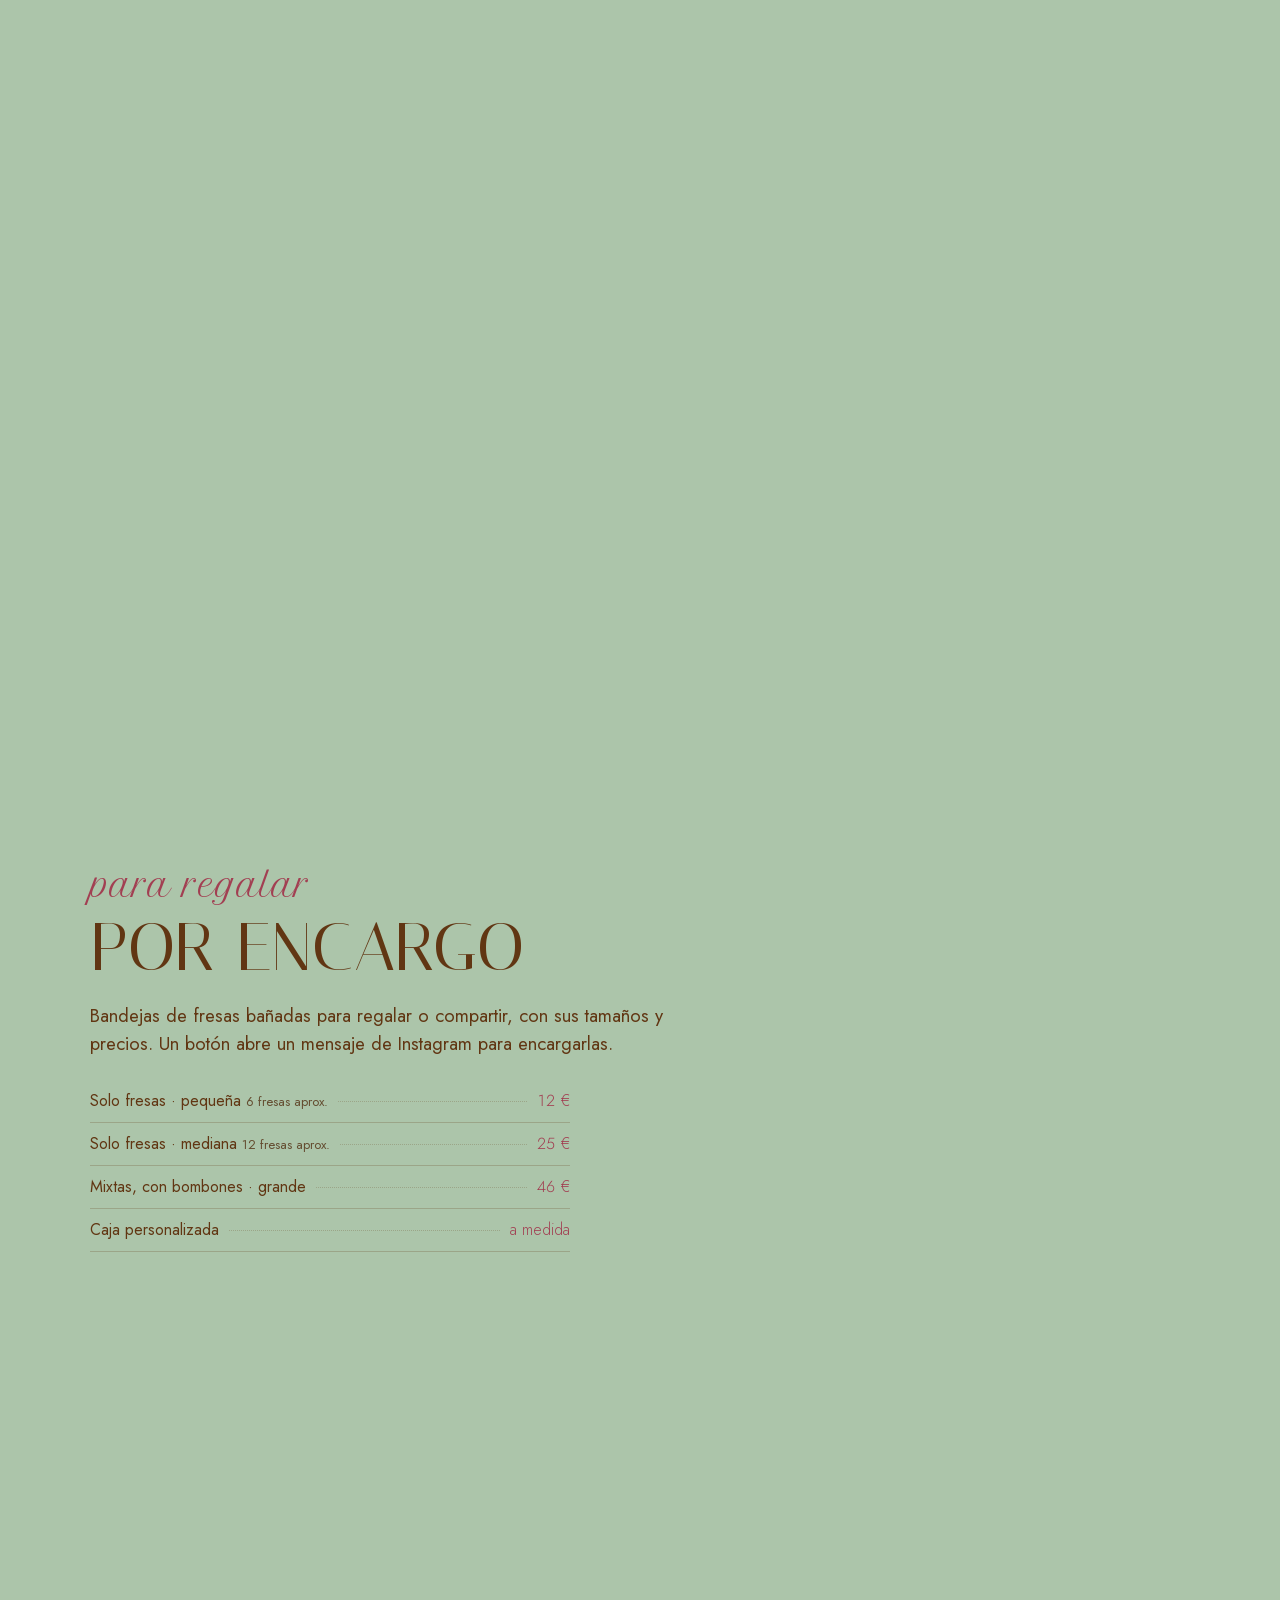
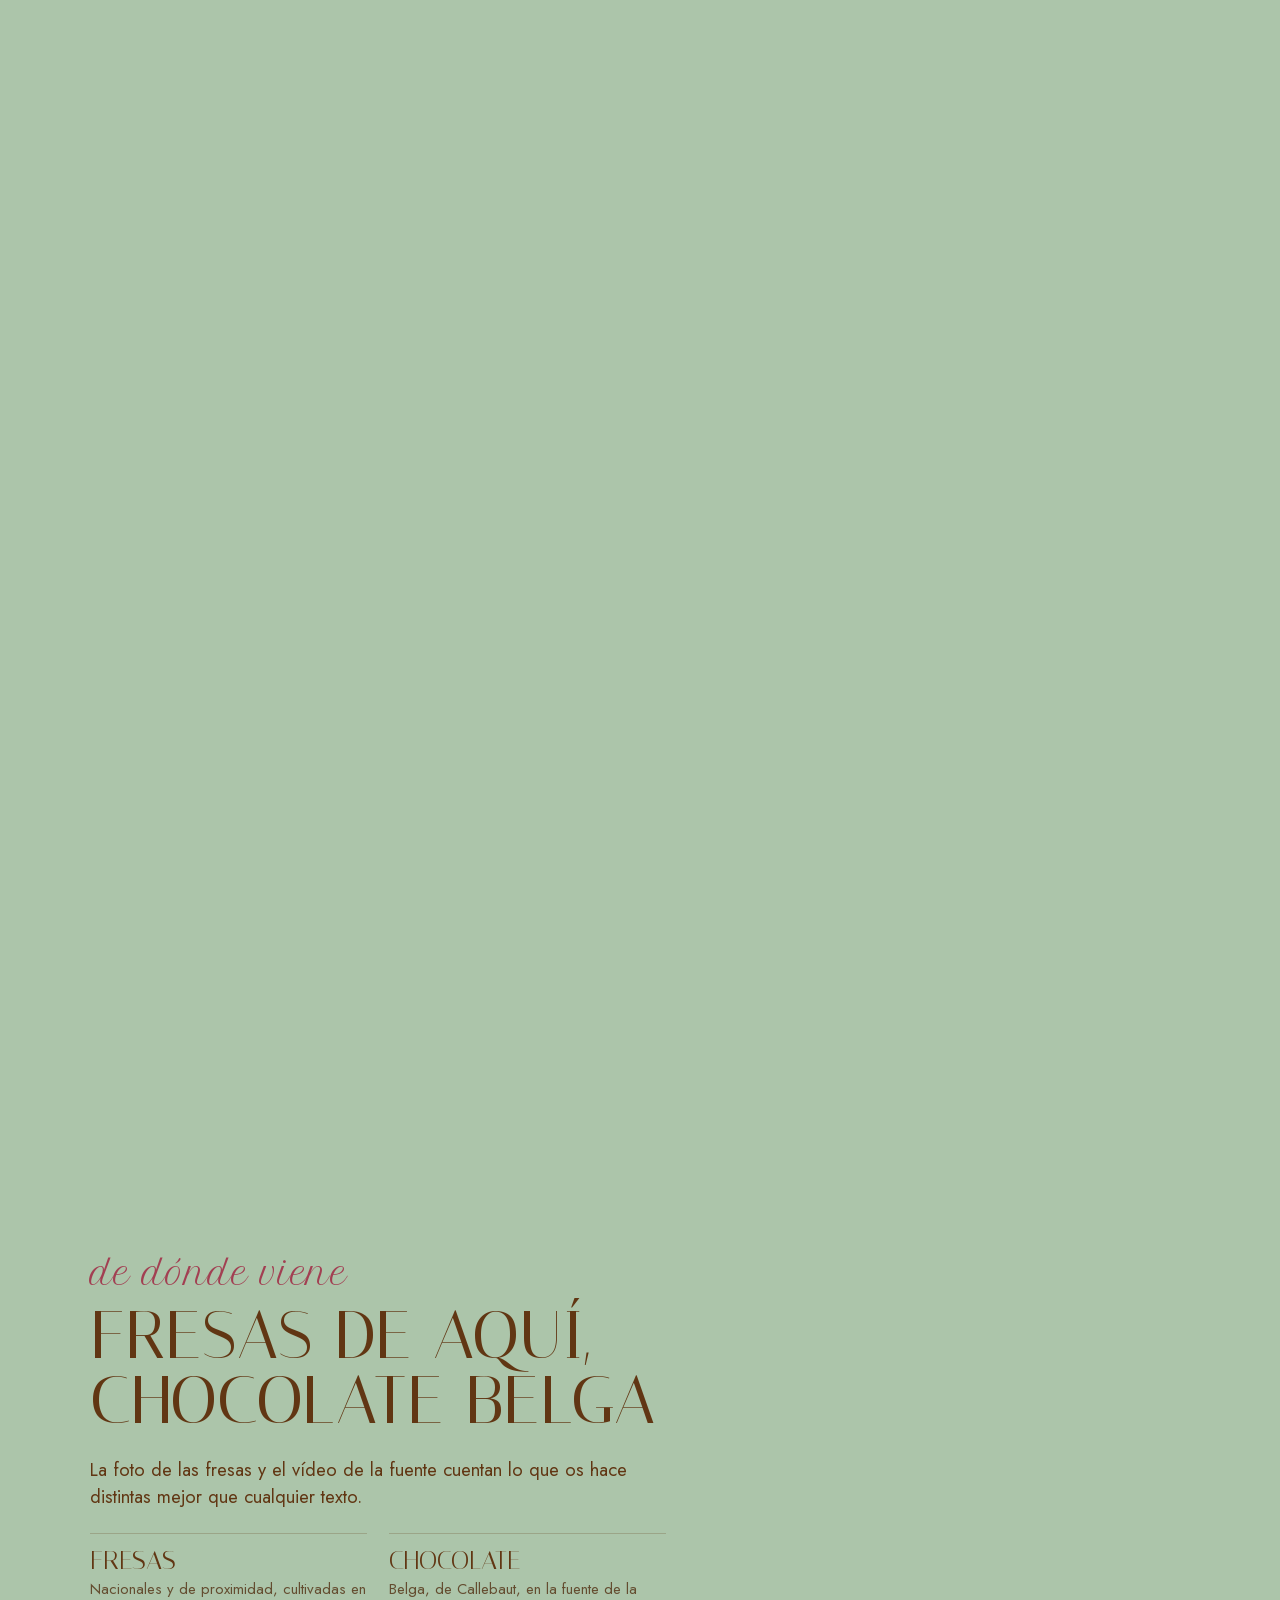
==== commit e9d4ce63: "Presentación: móvil apagado, búsqueda de hoy y después la web El móvil empieza apagado (portada), se" ====
--- a/presentacion/index.html
+++ b/presentacion/index.html
@@ -37,8 +37,13 @@
   --s: .9;                 /* phone scale, set by script */
   --dev-w: calc(418px * var(--s));
   --dev-h: calc(872px * var(--s));
-  --dev-right: max(4vw, 28px);
-  --gutter-l: max(16px, env(safe-area-inset-left, 0px), 7vw);
+  /* Wide screens: everything (copy, phone, brand, bar, signature) lives in a centred stage of --max, as it
+     looks on a laptop, instead of spreading to the screen edges. --pad is the empty margin on each side. */
+  --max: 1480px;
+  --pad: max(0px, calc((100vw - var(--max)) / 2));
+  --g: max(16px, env(safe-area-inset-left, 0px), min(7vw, 104px));
+  --gutter-l: calc(var(--pad) + var(--g));
+  --dev-right: calc(var(--pad) + max(min(4vw, 60px), 28px));
   color-scheme: light;
 }
 html { scroll-behavior: auto; }
@@ -88,7 +93,7 @@
 
 /* signature: always on screen, written up the left margin like a book spine (bottom right on phones) */
 .firma {
-  position: fixed; z-index: 20; top: 50%; left: calc(var(--gutter-l) / 2);
+  position: fixed; z-index: 20; top: 50%; left: calc(var(--pad) + var(--g) / 2);
   transform: translate(-50%, -50%) rotate(180deg); writing-mode: vertical-rl;
   display: flex; align-items: center; gap: 14px;
   color: var(--fg); text-decoration: none; transition: color .8s ease;
@@ -134,6 +139,42 @@
 .device.live #site { pointer-events: auto; }
 .tap { position: absolute; z-index: 2; left: 0; top: 50px; width: 100%; height: 738px; border: 0; padding: 0; background: transparent; cursor: pointer; }
 .device.live .tap { display: none; }
+
+/* What the phone shows: off (black), a search (what people find today) or the real web (default). */
+.scr { position: absolute; left: 0; right: 0; opacity: 0; pointer-events: none; transition: opacity .55s ease; }
+.scr-off { z-index: 4; top: 0; bottom: 0; background: linear-gradient(155deg, #0d0d0e 0%, #000 48%, #0a0a0b 100%); }
+.scr-off::after { content: ""; position: absolute; inset: 0; background: linear-gradient(118deg, rgba(255, 255, 255, .07) 0%, rgba(255, 255, 255, 0) 38%); }
+.scr-search {
+  z-index: 2; top: 0; bottom: 56px; padding-top: 50px; background: #fff; color: #202124; overflow: hidden;
+  font: 400 15px/1.35 -apple-system, "SF Pro Text", system-ui, sans-serif;
+}
+.device[data-screen="off"] .scr-off, .device[data-screen="search"] .scr-search { opacity: 1; }
+.device[data-screen="search"] .status { background: #fff; }
+.dom-q { display: none; font-size: 14px; }
+.device[data-screen="search"] .dom { display: none; }
+.device[data-screen="search"] .dom-q { display: block; }
+.scr-search .q { display: flex; align-items: center; gap: 10px; margin: 14px 14px 0; height: 46px; padding: 0 16px; border-radius: 23px; box-shadow: 0 1px 6px rgba(32, 33, 36, .28); font-size: 16px; color: #202124; }
+.scr-search .q svg { flex: none; color: #5f6368; }
+.scr-search .tabs { display: flex; gap: 22px; margin-top: 14px; padding: 0 18px; border-bottom: 1px solid #dadce0; font-size: 14px; color: #5f6368; }
+.scr-search .tabs span, .scr-search .tabs b { padding: 10px 0 9px; }
+.scr-search .tabs b { color: #1a56c8; font-weight: 500; border-bottom: 3px solid #1a56c8; }
+.scr-search .res { padding: 16px 18px 0; display: grid; gap: 20px; }
+.scr-search .card { border: 1px solid #dadce0; border-radius: 14px; overflow: hidden; }
+.scr-search .mapmock { display: block; width: 100%; height: 112px; }
+.scr-search .cb { display: grid; gap: 3px; padding: 12px 14px 14px; }
+.scr-search .cb b { font-size: 18px; font-weight: 500; }
+.scr-search .cb span { font-size: 13.5px; color: #5f6368; }
+.scr-search .btns { display: flex; gap: 8px; margin-top: 8px; }
+.scr-search .btns i { font-style: normal; font-size: 13px; color: #1a56c8; border: 1px solid #dadce0; border-radius: 999px; padding: 6px 12px; }
+.scr-search .hit { display: grid; gap: 3px; }
+.scr-search .hit small { font-size: 12.5px; color: #5f6368; }
+.scr-search .hit b { font-size: 18px; font-weight: 400; color: #1a56c8; line-height: 1.25; }
+.scr-search .hit span { font-size: 14px; color: #4d5156; }
+.scr-search .ghost small, .scr-search .ghost b, .scr-search .ghost span { display: block; height: 11px; border-radius: 6px; background: #eceff1; }
+.scr-search .ghost small { width: 52%; }
+.scr-search .ghost b { height: 15px; width: 86%; margin: 4px 0; }
+.scr-search .ghost span { width: 68%; }
+.scr-search .ilus { position: absolute; left: 0; right: 0; bottom: 8px; margin: 0; text-align: center; font-size: 11px; color: #9aa0a6; }
 .safari {
   position: absolute; z-index: 3; left: 0; right: 0; bottom: 0; height: 56px;
   background: rgba(249, 246, 241, .96); border-top: 1px solid rgba(0, 0, 0, .08);
@@ -289,7 +330,7 @@
 <a class="brand" href="#portada" aria-label="Fresas y Chocolate, inicio de la presentación"><svg class="simbolo" aria-hidden="true" focusable="false" xmlns="http://www.w3.org/2000/svg" viewBox="0 0 78.31 108.54" fill="currentColor"><path fill-rule="nonzero" d="M12.68 23.37C12.63 23.37 12.58 23.37 12.54 23.37C11.33 23.29 7.04 22.24 3.62 20.13C0.00 17.89 0.59 16.33 0.67 16.16L0.95 15.54L1.40 16.06C1.72 16.42 3.21 16.80 6.40 16.68C7.94 16.62 10.51 16.81 12.57 16.97C13.17 17.02 13.73 17.06 14.21 17.09C16.20 17.22 21.68 16.37 21.74 16.36L21.88 17.23C21.65 17.27 16.24 18.11 14.15 17.97C13.67 17.94 13.11 17.90 12.50 17.85C10.46 17.69 7.93 17.50 6.43 17.56C4.22 17.65 2.61 17.52 1.63 17.17C1.89 17.66 2.53 18.41 4.08 19.38C7.37 21.41 11.45 22.41 12.60 22.49C13.60 22.56 18.83 21.47 20.88 20.98C22.53 20.58 29.57 18.18 29.65 18.15L29.93 18.99C29.64 19.09 22.77 21.43 21.08 21.84C19.74 22.16 14.19 23.37 12.68 23.37Z"/><path fill-rule="nonzero" d="M8.01 22.15C7.99 22.13 6.28 19.36 4.03 18.64C2.87 18.26 0.88 16.76 0.80 16.70L1.34 16.00C1.35 16.01 3.28 17.47 4.30 17.80C6.87 18.62 8.68 21.57 8.76 21.69L8.01 22.15Z"/><path fill-rule="nonzero" d="M12.09 2.27C12.26 1.92 12.43 1.56 12.69 1.23L12.72 1.20C12.82 1.06 13.02 1.04 13.15 1.15C13.24 1.22 13.28 1.33 13.26 1.44L13.26 1.45C13.16 2.05 13.27 2.84 13.40 3.53C13.54 4.23 13.73 4.96 14.04 5.54C14.08 5.61 14.12 5.67 14.16 5.73C14.21 5.77 14.23 5.81 14.30 5.87C14.43 5.97 14.57 6.06 14.72 6.14C15.02 6.31 15.34 6.45 15.68 6.56C16.35 6.78 17.06 6.92 17.78 7.02C18.13 7.07 18.52 7.09 18.93 7.19C19.32 7.29 19.71 7.43 20.07 7.61C20.79 7.98 21.42 8.53 21.89 9.19C22.13 9.51 22.33 9.89 22.48 10.23C22.63 10.56 22.79 10.88 22.97 11.20C23.32 11.83 23.72 12.43 24.17 12.98C25.96 15.26 28.66 16.68 31.50 17.14C34.31 17.62 37.38 16.75 39.35 14.78L39.94 15.43L39.94 15.43L37.92 16.95C37.27 17.48 36.42 17.91 35.61 18.22C33.96 18.80 32.21 18.99 30.50 18.98C28.79 18.95 27.09 18.76 25.41 18.38C24.99 18.28 24.58 18.18 24.15 18.03C23.73 17.87 23.38 17.74 22.98 17.62C22.19 17.37 21.38 17.14 20.58 16.93L18.14 16.32C17.35 16.13 16.46 15.95 15.66 15.55C14.05 14.77 12.76 13.51 11.76 12.10C11.27 11.39 10.84 10.63 10.49 9.83C10.13 8.90 10.23 7.97 10.38 7.12C10.55 6.26 10.83 5.44 11.10 4.63C11.37 3.82 11.70 3.01 12.09 2.27ZM12.87 2.66C12.49 3.41 12.12 4.13 11.80 4.89C11.48 5.66 11.26 6.45 11.13 7.25C11.01 8.03 10.98 8.85 11.26 9.50C11.58 10.24 11.99 10.95 12.45 11.61C13.39 12.94 14.59 14.09 16.02 14.78C16.73 15.13 17.50 15.29 18.34 15.49L20.79 16.10C21.61 16.32 22.42 16.54 23.24 16.80C23.64 16.92 24.07 17.08 24.44 17.22C24.80 17.35 25.21 17.45 25.61 17.54C27.21 17.90 28.87 18.09 30.51 18.11C32.15 18.12 33.80 17.93 35.31 17.39C36.07 17.09 36.74 16.77 37.40 16.24L39.41 14.73L39.41 14.72L39.43 14.71C39.63 14.56 39.90 14.60 40.05 14.79C40.18 14.97 40.16 15.22 40.01 15.37C37.74 17.64 34.42 18.51 31.37 18.01C28.33 17.52 25.41 15.98 23.49 13.53C23.01 12.94 22.58 12.29 22.21 11.62C22.02 11.29 21.85 10.94 21.69 10.59C21.53 10.25 21.39 9.97 21.19 9.68C20.81 9.13 20.28 8.66 19.68 8.35C19.38 8.19 19.07 8.06 18.74 7.98C18.42 7.89 18.06 7.87 17.67 7.81C16.92 7.69 16.17 7.54 15.43 7.28C15.06 7.15 14.70 6.99 14.35 6.79C14.17 6.69 14.00 6.57 13.84 6.44C13.76 6.38 13.67 6.27 13.58 6.18C13.52 6.08 13.46 5.99 13.41 5.90C13.02 5.15 12.88 4.41 12.74 3.65C12.63 2.88 12.50 2.16 12.67 1.29L12.68 1.27L13.25 1.48C13.18 1.90 13.02 2.28 12.87 2.66Z"/><path fill-rule="nonzero" d="M24.93 9.84C25.21 9.89 25.53 9.95 25.85 10.05C26.18 10.17 26.38 10.22 26.62 10.30C27.09 10.46 27.58 10.55 28.07 10.65C29.04 10.84 30.04 10.90 31.03 10.88C32.03 10.87 33.02 10.76 34.02 10.63C34.52 10.56 35.03 10.49 35.55 10.45C36.07 10.39 36.69 10.44 37.20 10.67C38.28 11.12 38.95 12.04 39.57 12.80C39.73 13.00 39.89 13.19 40.05 13.36C40.21 13.55 40.32 13.61 40.52 13.70C40.91 13.85 41.39 13.90 41.87 13.90C42.85 13.91 43.84 13.76 44.91 13.76C46.04 13.77 47.12 14.20 47.98 14.99C48.15 15.15 48.17 15.43 48.00 15.61C47.85 15.77 47.60 15.80 47.42 15.67L47.40 15.65L47.40 15.65C46.93 15.33 46.37 15.03 45.84 14.90C45.58 14.84 45.32 14.82 45.12 14.87C44.92 14.92 44.78 15.04 44.66 15.23C44.55 15.40 44.35 15.48 44.16 15.44C43.46 15.28 42.71 15.11 42.05 15.09C41.69 15.08 41.34 15.09 41.01 15.14C40.84 15.17 40.68 15.20 40.54 15.25C40.41 15.29 40.22 15.40 40.22 15.40L39.85 15.53L35.80 15.07C35.12 14.99 34.47 14.97 33.76 14.88C33.07 14.78 32.39 14.65 31.72 14.48C30.37 14.16 29.06 13.72 27.79 13.15C27.15 12.87 26.51 12.49 26.00 11.97C25.75 11.72 25.51 11.44 25.32 11.13C25.22 10.98 25.13 10.82 25.05 10.66C25.01 10.58 24.97 10.49 24.94 10.41L24.89 10.27L24.86 10.21L24.85 10.17C24.85 10.14 24.86 10.21 24.84 10.10C24.82 10.00 24.88 9.89 24.93 9.84ZM25.29 10.27C25.35 10.23 25.41 10.13 25.39 10.05C25.38 9.94 25.39 10.02 25.39 10.00L25.40 10.03L25.42 10.08L25.46 10.18C25.49 10.25 25.53 10.33 25.57 10.39C25.64 10.53 25.72 10.67 25.82 10.80C26.00 11.06 26.21 11.29 26.45 11.51C26.92 11.94 27.47 12.25 28.08 12.51C29.30 13.03 30.59 13.42 31.90 13.71C32.55 13.85 33.21 13.97 33.86 14.04L35.89 14.21L39.94 14.64L39.58 14.77C39.87 14.53 40.03 14.49 40.25 14.40C40.46 14.33 40.67 14.29 40.87 14.26C41.27 14.19 41.67 14.17 42.07 14.18C42.90 14.21 43.62 14.39 44.38 14.55L43.88 14.76C44.08 14.41 44.47 14.09 44.90 13.99C45.31 13.89 45.71 13.94 46.06 14.03C46.76 14.22 47.35 14.54 47.92 14.94L47.92 14.94L47.34 15.60C46.72 15.02 45.80 14.61 44.89 14.61C43.94 14.58 42.91 14.73 41.86 14.70C41.33 14.69 40.78 14.65 40.22 14.42C39.95 14.32 39.64 14.09 39.48 13.88C39.30 13.68 39.13 13.48 38.98 13.28C38.35 12.48 37.76 11.68 36.93 11.34C36.13 10.96 35.12 11.21 34.11 11.30C33.10 11.42 32.07 11.52 31.04 11.52C30.01 11.53 28.97 11.45 27.95 11.24C27.45 11.13 26.94 11.02 26.45 10.86C26.22 10.78 25.92 10.70 25.79 10.62C25.63 10.53 25.49 10.40 25.29 10.27Z"/><path fill-rule="nonzero" d="M19.08 7.27C21.22 7.34 22.94 8.75 23.99 10.40C24.92 12.05 26.28 13.34 27.85 14.33C29.41 15.34 31.21 15.95 33.04 16.01C34.87 16.09 36.68 15.55 38.27 14.61C38.48 14.49 38.75 14.56 38.87 14.77C39.00 14.98 38.93 15.25 38.72 15.38L38.71 15.38C37.00 16.36 35.00 16.93 33.01 16.82C31.01 16.74 29.08 16.05 27.45 14.96C25.81 13.91 24.35 12.47 23.42 10.77C22.93 9.99 22.32 9.29 21.57 8.78C20.85 8.26 19.95 7.91 19.11 7.89L19.07 7.88C18.90 7.88 18.76 7.74 18.77 7.57C18.77 7.40 18.91 7.27 19.08 7.27L19.08 7.27Z"/><path fill-rule="nonzero" d="M28.29 15.31C28.08 15.31 27.89 15.16 27.86 14.94C27.82 14.70 27.98 14.47 28.23 14.44L32.08 13.83C32.31 13.79 32.55 13.95 32.59 14.19C32.63 14.44 32.46 14.66 32.22 14.70L28.36 15.31C28.34 15.31 28.32 15.31 28.29 15.31Z"/><path fill-rule="nonzero" d="M51.41 32.65C51.39 32.65 51.37 32.65 51.35 32.65C51.18 32.63 51.04 32.50 50.99 32.33C50.98 32.29 49.88 28.37 48.47 27.18C47.56 26.41 47.03 25.79 46.36 25.02C45.87 24.46 45.31 23.82 44.47 22.94C43.30 21.74 42.19 20.38 41.29 19.29C40.64 18.49 40.07 17.80 39.76 17.50C38.79 16.60 39.23 15.02 39.25 14.95C39.32 14.72 39.57 14.58 39.80 14.65C40.03 14.72 40.17 14.96 40.10 15.20C40.10 15.21 39.79 16.32 40.36 16.85C40.72 17.19 41.27 17.87 41.98 18.73C42.86 19.80 43.96 21.15 45.10 22.33C45.96 23.22 46.53 23.87 47.03 24.44C47.70 25.22 48.19 25.78 49.05 26.51C50.16 27.45 51.04 29.67 51.50 31.02C51.83 30.18 52.15 28.96 51.68 28.05C50.74 26.25 49.08 21.70 49.16 19.66C49.20 18.51 49.29 17.88 49.36 17.55L47.35 15.61C47.18 15.44 47.17 15.16 47.34 14.99C47.51 14.81 47.79 14.81 47.97 14.98L50.16 17.10C50.30 17.23 50.34 17.44 50.25 17.62C50.25 17.62 50.11 18.03 50.04 19.70C49.97 21.56 51.59 25.96 52.46 27.64C53.48 29.61 51.86 32.33 51.79 32.44C51.71 32.57 51.57 32.65 51.41 32.65Z"/><path fill-rule="nonzero" d="M74.70 8.37L75.03 7.39C75.08 7.26 75.23 7.18 75.37 7.23C75.47 7.26 75.54 7.36 75.55 7.46L75.55 7.48L75.55 7.50C75.57 9.05 76.31 10.57 76.43 12.26C76.58 13.97 75.95 15.65 75.08 17.04C73.38 19.88 70.61 22.12 67.38 23.01C64.17 23.93 60.78 23.77 57.56 23.09C55.95 22.73 54.37 22.14 52.94 21.25C51.52 20.35 50.23 19.21 49.44 17.58C49.34 17.36 49.43 17.10 49.64 17.00C49.81 16.92 50.00 16.95 50.13 17.07L50.17 17.11L50.18 17.11C52.03 19.05 54.63 20.16 57.27 20.71C59.93 21.25 62.72 21.24 65.37 20.66C66.73 20.39 67.92 19.93 68.93 19.04C69.94 18.19 70.77 17.10 71.49 15.95C72.90 13.61 73.94 11.03 74.70 8.37ZM75.22 8.52C74.55 11.23 73.59 13.90 72.18 16.36C71.47 17.59 70.59 18.75 69.49 19.70L69.07 20.06L68.61 20.36C68.30 20.57 67.99 20.76 67.63 20.88C66.93 21.21 66.26 21.35 65.56 21.52C62.78 22.13 59.88 22.16 57.09 21.60C54.31 21.05 51.55 19.84 49.54 17.72L49.53 17.72L50.27 17.25C50.88 18.56 52.08 19.72 53.39 20.54C54.71 21.38 56.20 21.96 57.74 22.32C60.84 23.00 64.13 23.18 67.19 22.33C70.26 21.52 72.89 19.43 74.56 16.72C75.40 15.39 75.98 13.87 75.85 12.30C75.77 10.74 75.04 9.22 75.02 7.51L75.02 7.48L75.53 7.56L75.22 8.52Z"/><path fill-rule="nonzero" d="M64.95 20.55C61.02 20.55 56.80 19.20 56.74 19.18L56.58 19.13C55.77 18.85 54.09 18.27 52.73 18.46C50.99 18.68 48.89 17.05 48.80 16.98C48.61 16.83 48.58 16.56 48.73 16.36C48.88 16.17 49.16 16.14 49.35 16.29C49.87 16.70 51.47 17.74 52.61 17.58C54.19 17.37 55.99 17.99 56.86 18.29L57.02 18.35C58.93 19.00 66.67 20.92 69.57 18.46C69.76 18.30 70.03 18.33 70.19 18.51C70.35 18.70 70.33 18.98 70.14 19.14C68.88 20.20 66.95 20.55 64.95 20.55Z"/><path fill-rule="nonzero" d="M45.03 13.93C44.96 12.52 45.02 11.15 45.21 9.78C45.31 9.11 45.43 8.39 45.69 7.73C45.94 7.08 46.26 6.46 46.60 5.86C47.31 4.67 48.12 3.56 49.08 2.55C49.32 2.32 49.63 2.04 49.94 1.89C50.22 1.74 50.49 1.54 50.75 1.34C51.29 0.94 51.82 0.51 52.34 0.09L52.35 0.09C52.36 0.03 52.42 0.00 52.48 0.02C52.52 0.03 52.55 0.07 52.55 0.11L52.56 0.21C52.64 0.99 52.56 1.75 52.59 2.45C52.59 3.04 52.92 3.80 53.14 4.52C53.62 5.98 54.02 7.53 54.16 9.09C54.32 10.64 54.38 12.21 54.10 13.80C53.97 14.59 53.73 15.38 53.30 16.11C52.88 16.84 52.20 17.47 51.38 17.79L51.38 17.79C51.15 17.88 50.89 17.76 50.80 17.53C50.72 17.31 50.83 17.05 51.06 16.96C52.32 16.47 52.94 15.05 53.17 13.63C53.42 12.19 53.37 10.68 53.22 9.19C53.09 7.69 52.72 6.26 52.25 4.81L51.89 3.71C51.83 3.52 51.78 3.33 51.73 3.12C51.68 2.90 51.67 2.66 51.68 2.45C51.74 1.62 51.93 0.87 52.31 0.15L52.53 0.27L52.52 0.28C52.07 0.79 51.59 1.28 51.06 1.73C50.80 1.95 50.53 2.17 50.22 2.36C49.92 2.52 49.73 2.71 49.48 2.95C48.57 3.90 47.77 5.00 47.10 6.15C46.42 7.32 45.90 8.51 45.82 9.85C45.68 11.17 45.71 12.54 45.91 13.82L45.91 13.84C45.95 14.08 45.78 14.31 45.54 14.35C45.30 14.39 45.08 14.22 45.04 13.98C45.03 13.97 45.03 13.95 45.03 13.93Z"/><path fill-rule="nonzero" d="M25.19 22.95C24.91 23.06 24.51 23.29 24.12 23.75C23.86 24.06 23.64 24.38 23.46 24.65C24.09 24.40 24.78 24.02 25.06 23.51C25.16 23.33 25.20 23.15 25.19 22.95ZM22.55 25.83C22.42 25.83 22.29 25.78 22.21 25.67C22.10 25.54 22.08 25.37 22.14 25.22C22.16 25.18 22.59 24.20 23.45 23.18C24.38 22.07 25.43 21.97 25.48 21.97C25.68 21.95 25.86 22.07 25.93 22.25C26.15 22.85 26.12 23.41 25.83 23.93C25.08 25.31 22.74 25.80 22.64 25.82C22.61 25.83 22.58 25.83 22.55 25.83Z"/><path fill-rule="nonzero" d="M17.86 32.00C17.53 32.25 17.17 32.62 17.08 33.11C16.92 33.96 16.84 34.57 16.84 34.94C16.95 34.66 17.06 34.28 17.14 34.03C17.25 33.65 17.35 33.28 17.48 33.04C17.65 32.73 17.78 32.32 17.86 32.00ZM16.89 35.29L16.90 35.29L16.89 35.29ZM16.76 36.11C16.75 36.11 16.73 36.11 16.71 36.11C16.51 36.09 16.32 36.00 16.19 35.83C15.84 35.37 15.92 34.47 16.21 32.95C16.46 31.57 17.97 30.89 18.03 30.86C18.15 30.81 18.29 30.81 18.40 30.87C18.51 30.92 18.66 31.03 18.74 31.26C18.93 31.86 18.49 33.02 18.26 33.46C18.18 33.62 18.08 33.95 17.98 34.28C17.72 35.18 17.45 36.11 16.76 36.11Z"/><path fill-rule="nonzero" d="M16.97 28.91C16.57 29.22 16.16 29.63 16.02 30.05C15.91 30.41 15.98 30.62 16.01 30.65C16.00 30.64 16.10 30.58 16.21 30.38C16.45 29.97 16.62 29.62 16.76 29.34C16.83 29.18 16.90 29.04 16.97 28.91ZM15.98 31.52C15.85 31.52 15.74 31.50 15.64 31.45C15.22 31.26 14.90 30.66 15.18 29.78C15.58 28.56 17.21 27.68 17.40 27.58C17.59 27.48 17.83 27.53 17.96 27.71C18.21 28.06 18.32 28.62 17.94 29.03C17.83 29.16 17.70 29.41 17.55 29.72C17.41 30.03 17.23 30.39 16.98 30.83C16.67 31.34 16.30 31.52 15.98 31.52Z"/><path fill-rule="nonzero" d="M9.69 36.27C9.51 36.70 9.48 37.27 9.52 37.58C9.62 37.46 9.73 37.25 9.77 37.02C9.81 36.83 9.76 36.55 9.69 36.27ZM9.58 37.79L9.59 37.79L9.58 37.79ZM9.42 38.59C9.25 38.59 9.08 38.53 8.95 38.40C8.53 38.02 8.58 36.97 8.74 36.34C8.92 35.63 9.30 35.18 9.80 35.06C10.01 35.00 10.22 35.12 10.31 35.32C10.36 35.43 10.77 36.46 10.64 37.18C10.55 37.72 10.17 38.38 9.67 38.55C9.59 38.58 9.51 38.59 9.42 38.59Z"/><path fill-rule="nonzero" d="M13.33 35.11C13.11 35.27 12.78 35.69 12.73 35.93C12.65 36.39 12.53 37.07 12.65 37.48C12.98 37.01 13.43 35.79 13.33 35.11ZM12.57 38.52C12.40 38.52 12.23 38.44 12.10 38.30C11.53 37.65 11.72 36.57 11.85 35.85C11.97 35.18 12.74 34.18 13.42 34.16C13.72 34.16 14.06 34.32 14.18 34.81C14.43 35.87 13.66 38.04 12.89 38.44C12.78 38.49 12.68 38.52 12.57 38.52Z"/><path fill-rule="nonzero" d="M9.76 43.36C9.59 43.69 9.46 44.45 9.85 45.32L10.06 45.79C10.21 46.16 10.39 46.57 10.48 46.63C10.59 46.45 10.50 45.48 10.46 45.01C10.43 44.71 10.40 44.43 10.40 44.21C10.40 43.88 10.04 43.56 9.76 43.36ZM10.44 47.51C9.83 47.51 9.57 46.89 9.24 46.14L9.04 45.68C8.40 44.25 8.75 42.78 9.50 42.41C9.62 42.36 9.76 42.36 9.89 42.42C10.03 42.49 11.27 43.13 11.28 44.20C11.29 44.39 11.31 44.65 11.34 44.93C11.44 46.06 11.55 47.22 10.78 47.45C10.66 47.49 10.54 47.51 10.44 47.51Z"/><path fill-rule="nonzero" d="M16.66 41.73C16.51 42.02 16.53 42.48 16.72 42.94C16.80 43.13 16.87 43.31 16.93 43.47C17.09 43.89 17.19 44.15 17.35 44.31C17.38 44.13 17.41 43.80 17.39 43.23C17.38 42.93 17.01 42.27 16.66 41.73ZM17.53 44.46L17.54 44.46L17.53 44.46ZM17.47 45.33C17.34 45.33 17.21 45.30 17.08 45.22C16.53 44.90 16.34 44.38 16.11 43.79C16.05 43.63 15.98 43.47 15.91 43.29C15.44 42.16 15.70 41.06 16.54 40.67C16.73 40.58 16.96 40.63 17.08 40.80C17.28 41.06 18.25 42.41 18.27 43.20C18.31 44.42 18.17 45.01 17.79 45.24C17.69 45.30 17.58 45.33 17.47 45.33Z"/><path fill-rule="nonzero" d="M12.97 44.95C12.93 45.42 12.89 46.05 13.09 46.39C13.12 46.16 13.11 45.73 12.97 44.95ZM13.19 47.43C12.95 47.43 12.70 47.30 12.49 47.05C11.96 46.45 12.03 45.52 12.09 44.84L12.10 44.63C12.14 44.08 12.50 43.81 12.85 43.78C13.24 43.75 13.68 44.04 13.80 44.63C14.13 46.23 14.03 47.09 13.49 47.36C13.40 47.40 13.30 47.43 13.19 47.43Z"/><path fill-rule="nonzero" d="M15.66 51.31C15.61 51.46 15.58 51.70 15.66 52.00C15.74 52.30 15.78 52.59 15.81 52.85C15.85 53.17 15.90 53.50 16.00 53.56C16.15 53.51 16.26 53.32 16.26 52.98C16.24 52.41 15.91 51.65 15.66 51.31ZM16.05 54.46C15.90 54.46 15.75 54.42 15.60 54.34C15.08 54.08 15.01 53.51 14.94 52.97C14.91 52.74 14.87 52.49 14.80 52.22C14.61 51.49 14.79 50.74 15.23 50.45C15.49 50.27 15.82 50.29 16.07 50.48C16.60 50.89 17.12 52.09 17.14 52.96C17.15 53.56 16.93 54.07 16.55 54.31C16.39 54.41 16.22 54.46 16.05 54.46Z"/><path fill-rule="nonzero" d="M21.91 52.18C21.75 52.18 21.60 52.10 21.52 51.95C20.98 50.96 21.12 49.81 21.21 49.35C21.24 49.22 21.48 48.07 22.15 47.97C22.28 47.95 22.62 47.95 22.85 48.39C22.92 48.52 23.00 48.65 23.08 48.78C23.27 49.11 23.46 49.45 23.58 49.83C23.65 50.07 23.52 50.31 23.29 50.39C23.05 50.46 22.81 50.33 22.74 50.09C22.65 49.80 22.48 49.52 22.31 49.23C22.28 49.18 22.25 49.12 22.22 49.07C22.16 49.20 22.11 49.36 22.08 49.52C22.02 49.80 21.88 50.77 22.29 51.53C22.41 51.74 22.33 52.01 22.12 52.13C22.05 52.16 21.98 52.18 21.91 52.18Z"/><path fill-rule="nonzero" d="M21.98 34.60C21.93 34.62 21.83 34.67 21.71 34.79C21.28 35.18 20.94 35.91 20.94 36.40C20.95 37.16 21.05 37.65 21.29 38.03C21.43 37.92 21.67 37.60 21.82 37.09C22.09 36.15 22.13 34.92 21.98 34.60ZM21.24 38.95C21.00 38.95 20.79 38.84 20.63 38.63C20.24 38.08 20.06 37.42 20.06 36.40C20.05 35.54 20.64 34.53 21.20 34.06C21.62 33.71 21.96 33.68 22.18 33.72C22.33 33.75 22.54 33.83 22.71 34.09C23.16 34.82 22.87 36.62 22.67 37.33C22.46 38.06 21.99 38.83 21.38 38.94C21.33 38.95 21.29 38.95 21.24 38.95Z"/><path fill-rule="nonzero" d="M26.32 39.33C26.16 39.34 25.83 39.96 25.80 40.35C25.76 40.94 25.83 42.27 26.02 42.69C26.10 42.57 26.22 42.34 26.35 41.89L26.49 41.43C26.87 40.21 26.97 39.68 26.35 39.34C26.33 39.33 26.32 39.33 26.32 39.33ZM26.00 43.66C25.81 43.66 25.53 43.59 25.29 43.21C24.83 42.45 24.92 40.32 24.92 40.30C24.95 39.87 25.27 38.89 25.88 38.56C26.17 38.40 26.48 38.40 26.78 38.56C28.09 39.29 27.67 40.63 27.33 41.70L27.20 42.14C26.91 43.11 26.56 43.59 26.09 43.66C26.07 43.66 26.03 43.66 26.00 43.66Z"/><path fill-rule="nonzero" d="M27.93 25.81C27.79 25.81 27.65 25.84 27.49 25.91C26.89 26.16 26.55 27.69 26.66 28.07C26.85 28.15 27.27 28.02 27.74 27.53C28.25 27.01 28.55 26.55 28.70 26.31C28.50 25.98 28.24 25.81 27.93 25.81ZM26.76 29.00C26.66 29.00 26.58 28.99 26.49 28.97C26.16 28.89 25.91 28.66 25.82 28.33C25.59 27.57 26.07 25.55 27.15 25.10C28.16 24.67 29.11 25.07 29.60 26.13C29.66 26.25 29.66 26.39 29.60 26.51C29.59 26.54 29.24 27.26 28.38 28.14C27.85 28.70 27.26 29.00 26.76 29.00Z"/><path fill-rule="nonzero" d="M34.86 23.30C34.92 23.34 34.94 23.34 34.98 23.32C35.38 23.15 35.89 22.09 35.93 21.51C35.96 21.11 35.92 20.61 35.55 20.53C35.51 20.53 35.38 20.56 35.22 20.70C35.02 20.88 34.80 21.21 34.80 21.61C34.81 21.90 34.78 22.17 34.75 22.41C34.69 22.95 34.69 23.15 34.86 23.30ZM34.93 24.22C34.70 24.22 34.48 24.13 34.29 23.97C33.74 23.50 33.81 22.90 33.87 22.32C33.90 22.10 33.92 21.87 33.92 21.61C33.91 21.00 34.20 20.40 34.69 20.00C35.03 19.72 35.41 19.60 35.73 19.67C36.09 19.75 36.92 20.08 36.81 21.57C36.76 22.36 36.14 23.79 35.32 24.14C35.19 24.19 35.06 24.22 34.93 24.22Z"/><path fill-rule="nonzero" d="M33.01 32.96C32.94 32.96 32.89 32.98 32.86 32.99C32.80 33.01 32.59 33.09 32.57 33.33C32.56 33.53 32.53 33.72 32.51 33.92C32.43 34.47 32.36 35.00 32.59 35.65C32.69 35.94 32.77 36.14 32.84 36.28C32.88 36.15 32.93 36.01 32.99 35.87C33.31 35.00 33.79 33.69 33.34 33.13C33.23 33.00 33.11 32.96 33.01 32.96ZM32.87 37.42C32.32 37.42 32.03 36.72 31.75 35.94C31.46 35.09 31.55 34.41 31.63 33.80C31.65 33.62 31.68 33.45 31.69 33.27C31.73 32.75 32.08 32.30 32.59 32.14C33.12 31.98 33.69 32.15 34.03 32.57L34.03 32.57C34.79 33.52 34.23 35.05 33.82 36.17C33.76 36.34 33.70 36.49 33.65 36.63C33.58 36.83 33.38 37.42 32.88 37.42L32.87 37.42Z"/><path fill-rule="nonzero" d="M40.52 26.45C40.49 26.45 40.41 26.46 40.31 26.52C40.03 26.70 39.74 27.12 39.73 27.69C39.72 28.23 39.83 28.66 39.93 28.96C40.37 28.55 40.92 27.92 40.95 27.33C40.97 27.01 40.84 26.72 40.55 26.45L40.85 26.13L40.55 26.45C40.54 26.45 40.54 26.45 40.52 26.45ZM39.78 30.10C39.75 30.10 39.73 30.09 39.71 30.09C39.59 30.07 39.49 30.00 39.42 29.91C39.39 29.87 38.83 29.05 38.85 27.68C38.86 26.65 39.47 25.91 40.04 25.67C40.45 25.49 40.86 25.54 41.15 25.80L41.15 25.80C41.63 26.25 41.87 26.80 41.83 27.39C41.74 28.79 40.11 29.97 40.04 30.01C39.96 30.07 39.87 30.10 39.78 30.10Z"/><path fill-rule="nonzero" d="M39.03 38.74C38.69 38.96 38.26 39.39 38.16 39.75C37.98 40.34 37.91 41.30 38.04 41.70C38.24 41.55 38.63 41.08 38.85 40.30C39.05 39.57 39.06 39.03 39.03 38.74ZM38.08 41.81L38.09 41.81L38.08 41.81ZM37.96 42.64C37.70 42.64 37.47 42.51 37.33 42.28C36.86 41.51 37.19 39.89 37.31 39.50C37.52 38.76 38.38 37.98 39.01 37.78L39.14 38.20L39.01 37.78C39.22 37.71 39.45 37.76 39.61 37.92C40.06 38.35 39.98 39.54 39.70 40.54C39.42 41.50 38.78 42.53 38.07 42.63C38.03 42.64 37.99 42.64 37.96 42.64Z"/><path fill-rule="nonzero" d="M31.56 47.33C31.51 47.47 31.45 47.68 31.46 47.97C31.46 48.54 31.56 49.29 32.00 49.79C32.12 49.51 32.24 48.95 32.27 48.47C32.28 48.29 31.95 47.76 31.56 47.33ZM32.04 50.78C31.90 50.78 31.72 50.73 31.54 50.57C30.92 50.02 30.58 49.12 30.57 47.97C30.57 47.29 30.80 46.52 31.34 46.36C31.46 46.32 31.86 46.24 32.19 46.71C32.45 47.00 33.19 47.86 33.15 48.53C33.12 48.98 32.97 50.45 32.29 50.73C32.24 50.75 32.15 50.78 32.04 50.78Z"/><path fill-rule="nonzero" d="M46.09 32.71C46.07 32.71 45.98 32.72 45.84 32.82C45.60 32.99 45.31 33.37 45.27 33.90C45.23 34.45 45.18 35.23 45.25 35.60C45.52 35.28 45.98 34.50 46.15 33.69C46.25 33.25 46.23 32.89 46.09 32.72C46.09 32.71 46.09 32.71 46.09 32.71L46.09 32.71ZM45.19 36.62C45.15 36.62 45.11 36.62 45.07 36.61C44.22 36.43 44.29 35.29 44.39 33.84C44.46 32.81 45.15 32.06 45.77 31.88C46.18 31.76 46.56 31.87 46.80 32.19C47.53 33.16 46.75 34.94 46.23 35.75C45.85 36.34 45.52 36.62 45.19 36.62Z"/><path fill-rule="nonzero" d="M54.78 24.45C54.74 24.45 54.72 24.46 54.72 24.46C54.75 24.48 54.81 24.83 55.34 25.47C55.58 25.77 55.76 26.01 55.92 26.21C56.06 26.39 56.17 26.54 56.27 26.66C56.19 26.13 55.99 25.42 55.62 24.92C55.37 24.59 55.09 24.42 54.78 24.45ZM56.60 27.98C56.49 27.98 56.38 27.95 56.28 27.88C55.85 27.57 55.61 27.26 55.22 26.75C55.07 26.56 54.89 26.32 54.65 26.03C53.98 25.21 53.74 24.53 53.96 24.05C54.09 23.76 54.38 23.58 54.74 23.57C55.65 23.52 56.43 24.19 56.88 25.45C56.88 25.47 57.55 27.40 56.91 27.88C56.82 27.95 56.71 27.98 56.60 27.98Z"/><path fill-rule="nonzero" d="M63.26 28.97C62.98 29.40 62.82 29.78 63.04 30.22C63.33 30.80 63.67 31.49 63.99 31.77C64.17 31.25 64.21 29.91 64.02 29.62C63.85 29.39 63.52 29.14 63.26 28.97ZM64.18 31.89L64.19 31.89L64.18 31.89ZM64.09 32.76C64.03 32.76 63.97 32.75 63.91 32.73C63.19 32.50 62.73 31.58 62.25 30.62C61.75 29.60 62.32 28.76 62.67 28.26L62.76 28.13C62.89 27.94 63.14 27.88 63.34 27.98C63.44 28.04 64.30 28.52 64.73 29.09C65.19 29.71 65.06 31.86 64.63 32.46C64.49 32.65 64.30 32.76 64.09 32.76Z"/><path fill-rule="nonzero" d="M68.07 33.79C67.92 33.90 67.82 34.16 67.79 34.57C67.74 35.43 67.76 35.95 67.79 36.26C67.90 36.00 68.03 35.57 68.21 34.86C68.30 34.53 68.19 34.09 68.07 33.79ZM67.73 37.50C67.68 37.50 67.63 37.49 67.57 37.48C67.06 37.36 66.76 36.81 66.91 34.51C66.95 33.96 67.10 33.53 67.36 33.24C67.62 32.96 67.97 32.81 68.37 32.85C68.52 32.86 68.66 32.95 68.73 33.08C68.79 33.19 69.29 34.19 69.07 35.08C68.74 36.40 68.40 37.50 67.73 37.50Z"/><path fill-rule="nonzero" d="M54.96 33.57L54.97 33.57L54.96 33.57ZM55.05 34.00C54.84 34.05 54.69 34.16 54.58 34.33C54.31 34.75 54.30 35.58 54.55 36.67C54.67 37.20 54.82 37.29 54.82 37.29C54.84 37.28 54.94 37.20 55.01 37.07C55.20 36.70 55.35 35.65 55.39 35.06C55.41 34.65 55.30 34.15 55.14 34.02L55.05 34.00ZM54.81 38.17C54.77 38.17 54.74 38.16 54.70 38.16C54.21 38.10 53.87 37.67 53.69 36.87C53.38 35.51 53.43 34.50 53.83 33.86C54.07 33.48 54.41 33.24 54.86 33.14C55.17 33.07 55.48 33.15 55.72 33.35C56.22 33.78 56.30 34.66 56.27 35.12C56.27 35.13 56.15 36.78 55.80 37.47C55.61 37.83 55.25 38.17 54.81 38.17Z"/><path fill-rule="nonzero" d="M49.68 40.92C49.52 40.92 49.12 41.06 48.89 41.68C48.69 42.20 48.88 43.34 49.06 44.04C49.30 43.69 49.59 43.14 49.69 42.77C49.89 41.96 49.84 41.09 49.70 40.92C49.70 40.92 49.69 40.92 49.68 40.92ZM48.91 45.24C48.69 45.24 48.50 45.11 48.41 44.90C48.23 44.47 47.66 42.41 48.06 41.36C48.46 40.31 49.38 39.88 49.99 40.08C51.14 40.45 50.55 42.96 50.54 42.98C50.43 43.41 49.66 45.19 48.95 45.24C48.94 45.24 48.92 45.24 48.91 45.24Z"/><path fill-rule="nonzero" d="M42.46 47.69L42.47 47.69L42.46 47.69ZM41.91 46.76C41.89 46.77 41.87 46.78 41.84 46.81C41.39 47.16 41.13 48.23 41.15 49.02C41.15 49.20 41.15 49.38 41.14 49.57C41.14 49.67 41.14 49.79 41.14 49.91C41.40 49.33 41.75 48.43 42.02 47.61C42.04 47.15 41.97 46.86 41.91 46.76ZM41.04 51.30C41.02 51.30 40.99 51.29 40.97 51.29C40.23 51.24 40.24 50.34 40.26 49.55C40.26 49.38 40.27 49.20 40.26 49.04C40.25 48.32 40.44 46.78 41.30 46.11C41.76 45.75 42.13 45.85 42.31 45.95C42.92 46.27 42.92 47.30 42.90 47.72C42.89 47.76 42.89 47.80 42.88 47.83C41.82 51.07 41.35 51.30 41.04 51.30Z"/><path fill-rule="nonzero" d="M54.77 47.88C54.71 47.88 54.65 47.89 54.59 47.90C54.23 47.99 53.75 48.37 53.52 49.15C53.24 50.08 53.38 51.08 53.49 51.62C53.74 51.48 54.13 51.17 54.55 50.56C55.26 49.52 55.33 48.27 55.02 47.96C54.96 47.91 54.87 47.88 54.77 47.88ZM53.24 52.60C53.15 52.60 53.07 52.58 53.00 52.55C52.88 52.51 52.78 52.40 52.75 52.28C52.72 52.21 52.20 50.50 52.67 48.90C52.96 47.93 53.60 47.24 54.38 47.04C54.86 46.92 55.34 47.03 55.65 47.34C56.33 48.03 56.16 49.76 55.28 51.06C54.56 52.11 53.76 52.60 53.24 52.60Z"/><path fill-rule="nonzero" d="M61.74 40.48C61.72 40.48 61.67 40.50 61.60 40.55C61.38 40.73 61.16 41.16 61.16 41.64L61.16 42.00C61.16 42.57 61.16 43.26 61.34 43.60C61.48 43.41 61.70 42.96 61.91 42.19C62.10 41.49 62.12 40.91 61.96 40.63C61.91 40.55 61.85 40.51 61.76 40.48C61.75 40.48 61.75 40.48 61.74 40.48ZM61.33 44.56C61.14 44.56 60.96 44.48 60.81 44.34C60.28 43.82 60.28 42.90 60.28 42.00L60.28 41.65C60.27 40.95 60.58 40.23 61.05 39.86C61.34 39.63 61.67 39.55 61.97 39.63C62.29 39.71 62.55 39.90 62.72 40.19C63.08 40.81 62.94 41.75 62.76 42.42C62.42 43.69 62.00 44.41 61.51 44.54C61.45 44.55 61.39 44.56 61.33 44.56Z"/><path fill-rule="nonzero" d="M72.33 40.21C72.29 40.28 72.25 40.41 72.24 40.61C72.20 41.21 72.20 41.69 72.23 42.05C72.34 41.51 72.41 40.81 72.33 40.21ZM72.16 43.70C72.04 43.70 71.91 43.65 71.81 43.56C71.40 43.18 71.25 42.17 71.36 40.55C71.39 39.99 71.58 39.61 71.91 39.40C72.34 39.13 72.80 39.31 72.85 39.33C72.98 39.38 73.07 39.49 73.11 39.62C73.46 40.88 73.07 43.24 72.45 43.62C72.36 43.67 72.26 43.70 72.16 43.70Z"/><path fill-rule="nonzero" d="M72.35 49.77C72.32 49.77 72.30 49.77 72.29 49.78C71.79 49.88 71.13 50.46 70.95 51.21C70.87 51.50 70.96 51.74 71.19 51.86C72.09 51.82 72.14 50.82 72.35 49.77ZM71.52 52.97C71.40 52.97 71.28 52.96 71.16 52.92C70.60 52.75 70.09 52.14 70.22 51.19C70.36 50.20 70.89 49.41 71.56 49.18C72.03 49.01 72.52 49.12 72.93 49.49C73.07 49.61 73.13 49.79 73.10 49.97C73.07 50.15 72.79 51.79 72.47 52.41C72.28 52.77 71.92 52.97 71.52 52.97Z"/><path fill-rule="nonzero" d="M67.47 50.30C67.41 50.30 67.35 50.29 67.29 50.26C67.07 50.16 66.97 49.90 67.07 49.68C67.14 49.52 67.17 49.34 67.27 49.21C67.87 48.44 67.24 47.87 67.04 47.44C66.83 47.49 66.65 48.05 66.40 49.21C66.35 49.45 66.11 49.60 65.87 49.55C65.63 49.50 65.48 49.27 65.53 49.03C65.93 47.19 66.28 46.76 67.30 46.83C67.44 46.84 67.58 46.92 67.65 47.05C67.74 47.20 68.49 48.56 68.09 49.54C68.02 49.70 67.95 49.87 67.87 50.04C67.80 50.20 67.64 50.30 67.47 50.30Z"/><path fill-rule="nonzero" d="M53.98 13.29C56.86 13.51 59.79 13.63 62.64 13.30C63.37 13.21 64.01 13.08 64.61 12.73C65.20 12.40 65.70 11.90 66.14 11.36C67.02 10.25 67.63 8.91 68.04 7.55L68.04 7.55C68.06 7.43 68.18 7.36 68.29 7.38C68.38 7.40 68.44 7.47 68.46 7.55L68.46 7.56C68.74 9.00 68.81 10.46 68.66 11.92C68.48 13.36 68.15 14.89 67.12 16.08C66.65 16.70 65.94 17.11 65.23 17.41L63.23 18.18L59.24 19.72L59.20 19.74C58.97 19.83 58.72 19.72 58.63 19.49C58.54 19.26 58.65 19.01 58.88 18.92C58.88 18.92 58.89 18.92 58.89 18.92L62.95 17.44L64.98 16.70C65.58 16.44 66.17 16.14 66.58 15.61C67.47 14.62 67.84 13.21 68.02 11.85C68.19 10.46 68.16 9.03 68.04 7.63L68.46 7.65L68.46 7.65C68.07 9.10 67.49 10.48 66.59 11.70C66.14 12.30 65.61 12.88 64.93 13.28C64.27 13.70 63.46 13.89 62.74 13.99C61.27 14.21 59.79 14.27 58.32 14.29C56.85 14.30 55.38 14.26 53.91 14.17C53.67 14.16 53.48 13.95 53.49 13.70C53.51 13.46 53.72 13.28 53.96 13.29C53.96 13.29 53.96 13.29 53.97 13.29L53.98 13.29Z"/><path fill-rule="nonzero" d="M43.35 14.41C43.32 14.41 43.29 14.41 43.26 14.40C43.02 14.35 42.87 14.12 42.92 13.88C43.65 10.41 43.50 5.34 43.47 4.63C43.37 4.42 43.25 4.37 43.17 4.34C42.85 4.26 42.35 4.50 42.01 4.72C42.34 11.54 40.96 14.04 40.90 14.14C40.78 14.35 40.51 14.42 40.30 14.30C40.09 14.18 40.01 13.91 40.13 13.70C40.15 13.67 41.47 11.19 41.12 4.53C41.11 4.39 41.17 4.25 41.28 4.16C41.40 4.07 42.45 3.25 43.38 3.49C43.68 3.56 44.07 3.77 44.32 4.35C44.34 4.40 44.35 4.45 44.35 4.50C44.36 4.74 44.59 10.23 43.78 14.06C43.74 14.27 43.56 14.41 43.35 14.41Z"/><path fill-rule="nonzero" d="M75.37 49.63C75.33 49.23 75.19 48.18 75.25 47.32C75.27 47.02 75.54 46.90 75.66 46.86C75.74 46.83 75.84 46.82 75.93 46.82C76.03 46.82 76.48 47.05 76.57 47.09C76.82 47.76 75.65 49.08 75.37 49.63ZM12.67 28.18C12.96 28.15 13.26 28.14 13.50 28.16C13.37 28.30 13.20 28.44 13.09 28.54C12.68 28.88 12.23 29.27 11.95 29.84C12.09 29.22 12.32 28.62 12.67 28.18ZM75.52 37.12C75.20 36.76 75.11 36.30 75.11 35.98C75.29 36.19 75.87 35.16 76.16 37.95C76.08 37.85 75.60 37.21 75.52 37.12ZM77.21 49.26C77.68 46.86 77.86 44.41 77.64 41.91C77.43 39.94 77.10 38.00 76.73 36.03C76.22 34.01 75.20 32.27 74.13 30.59C73.06 28.92 71.75 27.34 70.45 25.92C69.80 25.19 69.22 24.39 68.39 23.71C67.98 23.38 67.48 23.11 66.96 22.99C66.44 22.86 65.93 22.83 65.43 22.81C65.30 22.81 65.19 22.91 65.17 23.03C65.16 23.17 65.26 23.29 65.40 23.31C66.36 23.42 67.26 23.67 67.91 24.28C68.57 24.90 69.15 25.72 69.79 26.47C70.43 27.25 71.09 27.95 71.69 28.71C72.29 29.47 72.86 30.26 73.39 31.07C74.21 32.36 74.99 33.73 75.51 35.14C75.19 34.88 74.92 34.86 74.80 34.87C74.74 34.88 74.68 34.90 74.63 34.93C74.44 35.04 74.31 35.26 74.26 35.60C74.17 36.15 74.27 37.03 74.86 37.70C74.96 37.82 75.06 37.94 75.17 38.07C75.64 38.63 75.98 39.04 76.33 39.04C76.34 39.04 76.34 39.04 76.34 39.03C76.50 40.03 76.64 41.02 76.74 42.01C76.85 43.00 76.94 43.93 76.88 44.89C76.86 45.32 76.82 45.75 76.77 46.18C76.37 45.93 75.85 45.86 75.37 46.03C74.79 46.22 74.41 46.69 74.37 47.26C74.17 50.31 74.72 50.44 75.01 50.51C75.06 50.52 75.11 50.53 75.17 50.53C75.40 50.53 75.64 50.71 76.20 49.50C76.08 50.06 75.96 50.55 75.83 51.04C75.44 51.36 74.91 51.66 74.18 51.85C72.25 52.36 70.18 49.40 67.27 48.19C66.80 47.90 66.26 47.71 65.61 47.70C60.79 47.59 60.28 53.10 55.46 52.96C49.87 52.79 50.42 49.86 45.99 49.78C41.17 49.71 40.22 54.96 35.40 54.85C30.58 54.74 31.41 50.58 26.59 50.47C21.77 50.36 21.75 55.78 16.93 55.67C12.37 55.57 12.78 51.79 8.76 51.29C8.63 50.87 8.50 50.46 8.37 50.06C8.23 49.63 8.09 49.22 7.97 48.84C7.43 47.11 7.23 45.13 7.49 43.91C7.79 42.50 8.13 40.90 7.90 39.74C7.72 38.83 8.09 36.74 8.38 35.19C8.68 35.13 8.99 34.84 9.79 33.47C10.03 33.07 9.87 32.80 9.79 32.70C9.73 32.63 9.75 32.33 9.48 32.21C9.90 31.57 10.43 30.94 11.13 30.26C11.21 30.18 11.29 30.09 11.37 30.00C11.38 30.40 11.44 30.73 11.55 30.90C11.66 31.08 11.83 31.16 11.99 31.16C12.06 31.16 12.13 31.15 12.19 31.12C12.55 30.97 12.73 30.52 12.92 30.05C12.99 29.88 13.05 29.72 13.12 29.58C13.18 29.46 13.35 29.33 13.52 29.21C13.82 28.98 14.19 28.70 14.22 28.23C14.23 28.02 14.16 27.83 14.00 27.69C13.84 27.55 13.61 27.49 13.37 27.46C13.95 26.64 14.51 25.86 15.06 25.33C16.30 24.12 18.14 22.45 18.16 22.43C18.34 22.27 18.35 21.99 18.19 21.81C18.02 21.63 17.74 21.61 17.56 21.78C17.54 21.79 15.69 23.47 14.44 24.70C13.81 25.32 13.20 26.17 12.55 27.08C11.89 28.00 11.22 28.95 10.52 29.62C8.76 31.33 7.94 32.74 7.58 34.66C7.17 36.82 6.82 38.85 7.03 39.91C7.23 40.90 6.90 42.46 6.63 43.72C6.27 45.40 6.68 47.67 7.13 49.10C7.25 49.49 7.39 49.91 7.53 50.34C7.55 50.41 7.58 50.50 7.61 50.58C6.90 51.48 7.83 53.69 8.61 54.82C9.35 54.92 10.07 55.17 10.69 55.59C11.43 56.11 12.01 56.78 12.55 57.46C13.60 58.84 14.45 60.35 15.68 61.47C16.30 62.02 17.03 62.39 17.82 62.54C18.61 62.70 19.44 62.58 20.14 62.23C21.57 61.49 22.30 59.85 23.26 58.42C23.75 57.70 24.32 56.97 25.11 56.46C25.90 55.96 26.87 55.71 27.79 55.81C28.73 55.87 29.64 56.30 30.32 56.90C31.01 57.50 31.54 58.20 32.08 58.86C32.62 59.52 33.16 60.15 33.81 60.61C34.46 61.07 35.21 61.36 36.02 61.38C36.81 61.41 37.60 61.26 38.29 60.87C38.99 60.49 39.58 59.91 40.14 59.29C40.70 58.66 41.25 57.97 41.93 57.37C42.60 56.77 43.48 56.29 44.43 56.20C45.36 56.12 46.32 56.25 47.18 56.67C48.04 57.10 48.69 57.80 49.26 58.48C50.37 59.87 51.20 61.42 52.41 62.31C53.55 63.20 55.23 63.26 56.46 62.51C57.74 61.73 58.68 60.23 59.85 58.92C60.44 58.27 61.11 57.63 61.94 57.21C62.77 56.80 63.71 56.68 64.61 56.76C65.53 56.85 66.39 57.31 67.04 57.92C67.71 58.53 68.23 59.23 68.77 59.89C69.30 60.54 69.86 61.18 70.55 61.61C71.22 62.03 71.99 62.22 72.77 62.24C75.81 60.17 77.94 54.55 78.13 52.24C78.31 50.13 77.64 49.47 77.21 49.26Z"/><path fill-rule="nonzero" d="M11.62 62.08C12.33 62.16 13.04 62.33 13.62 62.76C14.26 63.20 14.80 63.76 15.23 64.38C16.13 65.60 16.78 66.95 17.68 68.10C18.15 68.65 18.64 69.20 19.28 69.51C19.91 69.83 20.62 69.99 21.32 69.92C22.03 69.87 22.70 69.62 23.27 69.19C23.84 68.76 24.32 68.20 24.77 67.62C25.68 66.48 26.52 65.14 27.92 64.38C28.61 63.99 29.42 63.85 30.20 63.87C30.99 63.90 31.77 64.23 32.39 64.69C33.01 65.14 33.54 65.66 34.13 66.09C34.70 66.53 35.34 66.86 36.02 67.03C37.40 67.36 38.91 67.14 40.09 66.33C40.69 65.94 41.24 65.45 41.87 65.01C42.49 64.56 43.25 64.19 44.07 64.15C44.87 64.11 45.66 64.29 46.37 64.65C47.08 65.01 47.67 65.56 48.15 66.16C49.13 67.33 49.82 68.69 50.88 69.62C51.90 70.58 53.44 70.82 54.73 70.34C56.04 69.84 56.93 68.56 57.86 67.42C58.76 66.26 59.92 65.06 61.47 64.81C62.22 64.65 63.02 64.68 63.75 64.97C64.47 65.27 65.06 65.78 65.64 66.24C66.21 66.72 66.78 67.17 67.43 67.45C67.97 67.68 68.54 67.78 69.12 67.81C69.95 66.23 71.03 64.87 72.14 62.91C71.44 62.81 70.76 62.57 70.17 62.19C69.38 61.69 68.76 61.01 68.20 60.35C67.64 59.68 67.12 59.01 66.53 58.49C65.94 57.97 65.26 57.63 64.52 57.56C63.76 57.51 63.01 57.65 62.37 58.01C61.72 58.37 61.16 58.93 60.67 59.59C60.16 60.23 59.70 60.95 59.16 61.65C58.62 62.35 58.01 63.07 57.18 63.62C56.36 64.17 55.33 64.44 54.34 64.41C53.35 64.36 52.36 63.95 51.62 63.33C50.11 62.08 49.43 60.42 48.45 59.10C47.96 58.44 47.43 57.82 46.76 57.44C46.09 57.07 45.29 56.90 44.52 57.00C43.76 57.09 43.06 57.45 42.48 58.01C41.90 58.56 41.39 59.23 40.83 59.91C40.26 60.57 39.63 61.28 38.78 61.75C37.93 62.24 36.92 62.45 35.96 62.40C34.99 62.37 34.02 61.97 33.25 61.41C32.48 60.83 31.91 60.12 31.38 59.43C30.85 58.75 30.36 58.07 29.78 57.53C29.20 57.00 28.51 56.65 27.73 56.56C26.94 56.44 26.15 56.66 25.49 57.06C24.83 57.47 24.29 58.11 23.82 58.80C23.34 59.49 22.91 60.24 22.39 60.95C21.88 61.66 21.25 62.36 20.41 62.77C18.71 63.60 16.63 63.09 15.33 61.86C14.03 60.63 13.20 59.09 12.19 57.73C11.67 57.06 11.13 56.42 10.45 55.93C9.95 55.59 9.39 55.36 8.80 55.24C8.86 55.52 8.93 55.80 9.00 56.07C9.21 57.29 9.56 58.69 10.47 60.09C10.65 60.36 10.80 60.60 10.95 60.82C11.12 61.16 11.31 61.51 11.51 61.88C11.55 61.95 11.59 62.02 11.62 62.08Z"/><path fill-rule="nonzero" d="M17.36 70.21C18.62 70.49 19.64 71.40 20.36 72.39C21.10 73.38 21.71 74.44 22.44 75.37C23.18 76.28 24.08 77.10 25.21 77.21C26.33 77.40 27.41 76.96 28.19 76.09C29.00 75.25 29.63 74.19 30.48 73.26C31.32 72.30 32.57 71.63 33.89 71.59C34.56 71.56 35.21 71.77 35.77 72.01C36.34 72.25 36.88 72.49 37.45 72.63C38.57 72.91 39.79 72.93 40.92 72.66C41.49 72.53 42.04 72.30 42.63 72.10C43.22 71.90 43.90 71.77 44.55 71.89C45.20 72.00 45.79 72.24 46.36 72.56C46.91 72.91 47.36 73.37 47.77 73.85C48.57 74.81 49.17 75.89 49.98 76.70C50.39 77.10 50.86 77.41 51.38 77.56C51.89 77.73 52.46 77.73 52.99 77.65C54.09 77.47 54.95 76.57 55.70 75.65C56.47 74.72 57.20 73.67 58.30 73.03C58.86 72.73 59.44 72.50 60.06 72.39C60.69 72.28 61.35 72.41 61.92 72.65C62.50 72.87 63.05 73.11 63.62 73.25C64.10 73.36 64.59 73.38 65.08 73.38C66.24 72.60 67.78 70.31 68.78 68.45C67.46 68.18 66.29 67.41 65.38 66.54C64.84 66.03 64.27 65.56 63.61 65.28C62.96 65.00 62.23 64.97 61.53 65.10C60.11 65.43 59.11 66.55 58.34 67.79C57.93 68.40 57.52 69.04 57.03 69.66C56.55 70.28 55.91 70.87 55.10 71.23C54.29 71.57 53.39 71.73 52.52 71.56C51.64 71.41 50.81 70.98 50.18 70.41C48.91 69.27 48.24 67.88 47.34 66.82C46.48 65.74 45.39 65.14 44.13 65.17C42.95 65.18 41.97 66.25 40.61 67.14C39.92 67.57 39.11 67.91 38.28 68.02C37.45 68.13 36.62 68.12 35.80 67.90C34.99 67.69 34.23 67.28 33.60 66.79C32.97 66.31 32.44 65.78 31.89 65.37C31.35 64.97 30.78 64.73 30.15 64.69C29.52 64.67 28.85 64.77 28.29 65.08C27.13 65.68 26.30 66.91 25.36 68.09C24.88 68.68 24.36 69.28 23.70 69.77C23.04 70.26 22.20 70.58 21.38 70.62C20.55 70.69 19.70 70.48 18.98 70.08C18.23 69.70 17.70 69.07 17.21 68.47C16.28 67.23 15.66 65.86 14.83 64.67C14.42 64.07 13.94 63.54 13.38 63.11C12.94 62.76 12.40 62.58 11.84 62.48C13.72 65.91 16.03 69.74 17.34 70.17C17.35 70.18 17.36 70.19 17.36 70.21Z"/><path fill-rule="nonzero" d="M61.79 72.97C60.73 72.43 59.45 72.68 58.47 73.31C57.48 73.95 56.86 75.00 56.16 76.00C55.81 76.51 55.44 77.02 54.96 77.48C54.50 77.95 53.86 78.31 53.18 78.47C51.83 78.87 50.28 78.26 49.41 77.27C48.53 76.29 48.01 75.18 47.30 74.23C46.94 73.76 46.54 73.34 46.07 73.01C45.60 72.71 45.03 72.50 44.47 72.42C43.35 72.21 42.29 72.93 41.06 73.22C39.83 73.54 38.53 73.53 37.29 73.24C36.04 72.96 34.97 72.20 33.91 72.27C33.38 72.29 32.80 72.46 32.32 72.71C31.84 72.96 31.40 73.32 31.02 73.75C30.24 74.61 29.63 75.68 28.75 76.62C28.31 77.09 27.77 77.53 27.12 77.79C26.48 78.04 25.76 78.14 25.09 77.99C23.69 77.81 22.64 76.77 21.90 75.79C21.15 74.78 20.58 73.70 19.89 72.73C19.26 71.81 18.49 70.97 17.44 70.59C18.97 74.31 21.46 77.70 23.46 80.15C24.41 81.16 25.25 82.24 26.19 83.15C26.88 83.84 27.65 84.42 28.50 84.65C28.92 84.75 29.38 84.79 29.74 84.70C30.11 84.62 30.42 84.40 30.71 84.07C31.28 83.39 31.66 82.41 32.20 81.50C32.48 81.05 32.79 80.59 33.21 80.21C33.65 79.82 34.06 79.57 34.54 79.29C35.00 79.03 35.53 78.83 36.06 78.73C36.59 78.64 37.12 78.64 37.64 78.64C38.67 78.66 39.67 78.63 40.72 78.67C42.86 78.70 44.85 80.05 46.02 81.76C46.64 82.59 47.19 83.45 47.89 84.08C48.58 84.70 49.50 84.92 50.38 84.74C51.24 84.55 51.99 83.90 52.65 83.14C53.32 82.39 53.93 81.53 54.71 80.83C55.52 80.18 56.36 79.53 57.41 79.25C58.45 78.96 59.50 79.01 60.52 78.93C60.55 78.92 60.59 78.93 60.62 78.94C61.90 77.42 63.10 75.86 64.26 74.26C64.33 74.17 64.39 74.07 64.46 73.98C63.51 73.77 62.60 73.39 61.79 72.97Z"/><path fill-rule="nonzero" d="M44.78 105.20C44.49 105.32 44.18 105.10 44.14 104.77C44.10 104.37 44.13 103.78 44.16 103.19C44.20 102.22 44.23 100.39 44.19 100.08C44.15 99.78 44.23 99.23 44.31 98.81C44.38 98.39 44.31 98.81 44.38 98.45C44.45 98.09 44.29 97.90 44.31 97.47C44.33 97.04 44.81 96.64 44.79 97.01C44.77 97.37 44.82 97.62 44.80 97.98C44.78 98.35 44.78 98.53 44.76 98.77C44.75 99.02 44.79 99.51 44.88 100.00C44.97 100.49 45.08 104.09 45.11 104.70C45.12 104.98 44.96 105.13 44.78 105.20ZM44.04 106.84C43.75 107.01 43.59 106.69 43.59 106.69C43.59 106.69 43.72 106.34 44.01 106.29C44.30 106.24 44.33 106.67 44.04 106.84ZM43.18 96.74C43.01 96.67 43.01 95.92 42.30 95.60C41.50 95.24 40.53 95.46 40.25 96.60C40.25 96.60 40.06 96.73 40.08 96.18C40.11 95.64 40.32 95.01 40.73 94.84C41.14 94.68 41.32 94.39 41.32 94.39C41.32 94.39 41.99 94.63 42.50 94.72C43.00 94.80 43.22 95.16 43.27 95.63C43.37 96.47 43.35 96.81 43.18 96.74ZM43.01 99.66C43.01 99.66 42.61 102.13 42.52 102.86C42.43 103.56 42.24 105.39 42.51 105.86C42.38 105.65 41.89 104.76 42.22 103.03C42.60 101.04 43.13 98.26 43.13 98.26L43.01 99.66ZM39.14 97.20C39.18 97.57 38.67 97.42 38.67 97.42C38.67 97.42 38.89 96.45 39.03 95.79C39.18 95.13 39.53 94.90 39.53 94.90C39.34 95.32 39.10 96.83 39.14 97.20ZM38.53 99.18C38.68 98.39 38.46 98.32 38.79 98.40C39.13 98.48 38.46 99.54 38.53 99.18ZM36.71 96.71C36.51 95.96 35.76 95.07 35.76 95.07C36.08 95.39 37.33 96.25 37.38 97.47C37.44 98.69 37.85 99.08 37.85 99.08C37.17 98.98 36.90 97.45 36.71 96.71ZM48.32 92.55C48.43 92.43 48.59 92.30 48.76 92.15C48.73 92.16 48.70 92.17 48.67 92.17C47.96 92.21 47.21 91.93 46.71 91.44C45.68 90.48 45.34 89.10 44.92 87.98C44.49 86.86 43.63 85.85 42.44 85.80C41.86 85.76 41.26 85.88 40.76 86.18C40.26 86.47 39.88 86.94 39.63 87.48C39.50 87.76 39.42 88.03 39.34 88.34C39.26 88.67 39.13 88.98 38.98 89.27C38.69 89.87 38.27 90.39 37.78 90.83C36.81 91.71 35.56 92.28 34.25 92.37C33.19 92.46 32.11 92.13 31.28 91.47C31.88 92.56 32.56 93.53 33.35 94.05C34.33 94.89 35.21 95.57 35.68 96.77C36.25 98.24 37.17 100.26 38.56 100.09C39.05 100.03 39.71 99.80 40.11 98.98C40.63 97.93 40.47 96.61 41.64 96.17C41.79 96.18 42.57 96.22 42.51 98.11C42.46 98.63 42.40 99.13 42.33 99.56C42.05 101.31 41.12 103.73 41.11 105.36C41.10 106.50 42.16 108.49 43.94 108.52C45.72 108.54 47.10 106.61 46.71 103.69C46.53 102.33 45.95 100.29 46.07 98.28C46.27 94.96 47.96 92.93 48.32 92.55Z"/><path fill-rule="nonzero" d="M57.51 79.63C56.56 79.84 55.70 80.45 54.95 81.09C54.22 81.77 53.68 82.64 53.09 83.48C52.50 84.31 51.72 85.22 50.56 85.50C49.45 85.83 48.19 85.43 47.37 84.67C46.54 83.92 46.03 82.99 45.46 82.17C45.18 81.75 44.88 81.35 44.55 81.00C44.22 80.66 43.83 80.33 43.43 80.05C42.63 79.47 41.69 79.19 40.69 79.13C39.69 79.06 38.65 79.08 37.64 79.09C36.62 79.10 35.67 79.27 34.86 79.83C34.47 80.10 34.03 80.42 33.73 80.73C33.41 81.07 33.17 81.47 32.95 81.91C32.50 82.78 32.22 83.78 31.53 84.73C31.18 85.19 30.63 85.61 30.00 85.77C29.37 85.92 28.78 85.85 28.21 85.70C27.94 85.63 27.68 85.52 27.44 85.41C28.24 86.20 28.98 86.88 29.85 88.63C30.16 89.28 30.50 89.99 30.86 90.69C30.89 90.69 30.92 90.70 30.95 90.73C31.76 91.66 33.00 92.12 34.22 92.01C35.44 91.91 36.61 91.35 37.50 90.53C37.95 90.11 38.32 89.62 38.59 89.08C38.72 88.80 38.83 88.52 38.90 88.23C38.97 87.93 39.07 87.59 39.20 87.29C39.47 86.68 39.91 86.11 40.51 85.75C41.10 85.39 41.79 85.24 42.47 85.28C43.16 85.31 43.85 85.61 44.34 86.09C44.85 86.56 45.19 87.16 45.45 87.76C45.72 88.37 45.86 88.98 46.13 89.52C46.38 90.07 46.70 90.59 47.13 90.97C47.55 91.36 48.08 91.55 48.64 91.52C49.19 91.48 49.75 91.25 50.26 90.94C51.29 90.32 52.19 89.42 52.95 88.47L52.96 88.46C52.97 88.44 53.00 88.44 53.02 88.42C53.09 88.32 53.17 88.22 53.24 88.12C54.34 86.59 55.74 85.10 56.94 83.57C57.99 82.25 59.02 80.93 60.08 79.61C59.21 79.53 58.33 79.46 57.51 79.63Z"/><path fill-rule="nonzero" d="M68.27 8.68C67.81 10.34 67.37 11.98 66.56 13.56C66.36 13.96 66.00 14.37 65.62 14.60C65.24 14.86 64.85 15.06 64.44 15.24C63.64 15.59 62.81 15.85 61.98 16.08C58.65 16.98 55.26 17.48 51.85 17.88C51.58 17.91 51.33 17.71 51.30 17.44C51.27 17.16 51.46 16.92 51.74 16.88C51.74 16.88 51.75 16.88 51.75 16.88L51.76 16.88C55.13 16.58 58.52 16.17 61.79 15.38C62.61 15.17 63.42 14.94 64.19 14.63C64.94 14.30 65.70 13.96 66.04 13.27C66.83 11.83 67.34 10.17 67.82 8.56L67.83 8.55C67.86 8.43 67.99 8.36 68.11 8.40C68.23 8.44 68.30 8.56 68.27 8.68Z"/><path fill-rule="nonzero" d="M51.06 31.25C51.46 30.74 51.71 29.97 51.73 29.24C51.76 28.50 51.59 27.74 51.25 27.06C50.92 26.37 50.45 25.74 49.94 25.16C49.39 24.56 48.87 23.95 48.39 23.30C47.44 22.00 46.60 20.63 45.81 19.23C45.03 17.83 44.28 16.42 43.61 14.94C43.51 14.72 43.61 14.45 43.83 14.35C44.05 14.25 44.31 14.35 44.42 14.57C44.42 14.58 44.42 14.59 44.43 14.60L44.43 14.61C45.55 17.55 46.96 20.44 48.80 23.00C49.26 23.64 49.76 24.25 50.28 24.83C50.83 25.44 51.34 26.08 51.73 26.82C52.48 28.29 52.69 30.15 51.78 31.77C51.66 31.99 51.38 32.06 51.17 31.94C50.96 31.82 50.88 31.55 51.00 31.34C51.01 31.32 51.02 31.30 51.04 31.28L51.06 31.25Z"/><path fill-rule="nonzero" d="M12.90 2.26C12.59 3.39 12.43 4.58 12.43 5.75C12.43 6.92 12.61 8.10 13.10 9.13C13.55 10.20 14.50 10.85 15.50 11.51C16.49 12.14 17.55 12.69 18.62 13.21C20.77 14.24 23.00 15.13 25.26 15.92C26.38 16.31 27.52 16.67 28.67 16.98C29.80 17.28 31.00 17.58 32.07 17.60L32.11 17.60C32.39 17.61 32.61 17.83 32.60 18.11C32.60 18.38 32.37 18.61 32.09 18.60C32.09 18.60 32.09 18.60 32.08 18.60C30.74 18.55 29.60 18.20 28.41 17.88C27.25 17.54 26.10 17.16 24.96 16.74C22.69 15.91 20.46 14.97 18.29 13.89C17.21 13.34 16.14 12.76 15.12 12.09C14.61 11.75 14.11 11.38 13.65 10.96C13.41 10.74 13.19 10.51 13.00 10.23C12.83 9.96 12.66 9.69 12.54 9.40C12.01 8.24 11.85 6.97 11.88 5.75C11.91 4.52 12.11 3.31 12.46 2.12C12.49 2.00 12.62 1.93 12.74 1.97C12.87 2.00 12.94 2.13 12.90 2.25L12.90 2.26Z"/><path fill-rule="nonzero" d="M6.26 19.22C7.87 19.24 9.48 19.28 11.09 19.34L15.87 19.53C16.11 19.52 16.59 19.38 16.96 19.30L18.14 19.03L20.49 18.50C22.07 18.15 23.64 17.82 25.22 17.50C25.46 17.45 25.69 17.61 25.74 17.85C25.79 18.08 25.64 18.31 25.41 18.36C23.84 18.74 22.28 19.10 20.71 19.44L18.35 19.94L17.17 20.19L16.58 20.31C16.40 20.34 16.16 20.42 15.89 20.41L11.04 20.01C9.44 19.87 7.84 19.71 6.24 19.53C6.15 19.52 6.09 19.44 6.10 19.36C6.11 19.28 6.18 19.21 6.26 19.22Z"/><path fill-rule="nonzero" d="M52.44 0.18C52.11 1.49 51.37 2.56 50.78 3.72C50.48 4.27 50.27 4.84 50.16 5.44C50.06 6.03 50.08 6.69 50.03 7.34C49.95 8.64 49.84 9.95 49.67 11.25C49.58 11.90 49.46 12.55 49.31 13.20C49.14 13.86 49.02 14.50 48.55 15.19C48.41 15.39 48.14 15.44 47.94 15.30C47.74 15.17 47.68 14.89 47.82 14.69L47.82 14.69L47.86 14.64C48.13 14.25 48.31 13.60 48.45 13.00C48.59 12.39 48.70 11.76 48.79 11.12C48.99 9.85 49.13 8.57 49.24 7.28C49.32 6.65 49.32 6.00 49.47 5.31C49.62 4.64 49.89 3.98 50.25 3.41C50.94 2.32 51.48 1.13 52.43 0.18C52.43 0.17 52.44 0.17 52.44 0.18C52.44 0.18 52.44 0.18 52.44 0.18Z"/></svg><span>la web · concepto</span></a>
 <a class="firma" href="https://juandelaoliva.com" target="_blank" rel="noopener"><span>diseño y desarrollo</span><b>Juan de la Oliva</b></a>
 
-<aside class="device" id="device" aria-label="La web en un móvil">
+<aside class="device" id="device" data-screen="off" aria-label="La web en un móvil">
   <div class="phone">
     <i class="key k1"></i><i class="key k2"></i><i class="key k3"></i><i class="key k4"></i>
     <div class="screen">
@@ -303,10 +344,26 @@
         </span>
       </div>
       <iframe id="site" src="../" title="Web de Fresas y Chocolate" tabindex="-1"></iframe>
+      <div class="scr scr-off" aria-hidden="true"></div>
+      <div class="scr scr-search" aria-hidden="true">
+        <div class="q"><svg viewBox="0 0 24 24" width="18" height="18"><circle cx="10.5" cy="10.5" r="6.5" fill="none" stroke="currentColor" stroke-width="2"/><path d="m15.5 15.5 5 5" stroke="currentColor" stroke-width="2" stroke-linecap="round"/></svg><span>fresas con chocolate salamanca</span></div>
+        <div class="tabs"><b>Todo</b><span>Maps</span><span>Imágenes</span><span>Vídeos</span></div>
+        <div class="res">
+          <div class="card">
+            <svg class="mapmock" viewBox="0 0 354 112" preserveAspectRatio="xMidYMid slice"><rect width="354" height="112" fill="#e8eef0"/><path d="M-10 78 L120 50 L240 66 L370 30" stroke="#fff" stroke-width="9" fill="none"/><path d="M150 -10 L170 130" stroke="#fff" stroke-width="7" fill="none"/><path d="M-10 20 L370 100" stroke="#f6f8f9" stroke-width="5" fill="none"/><rect x="214" y="10" width="86" height="40" rx="8" fill="#d3e6d0"/><circle cx="176" cy="56" r="11" fill="#d94b5f"/><circle cx="176" cy="56" r="4.5" fill="#fff"/></svg>
+            <div class="cb"><b>Fresas y Chocolate</b><span>Tienda · Calle Espoz y Mina, 38, Salamanca</span><span>Horario: 14:00 – 22:00</span><div class="btns"><i>Cómo llegar</i><i>Instagram</i></div></div>
+          </div>
+          <div class="hit"><small>instagram.com › fresasychocolate.salamanca</small><b>Fresas y Chocolate (@fresasychocolate.salamanca) · Instagram</b><span>Fotos y vídeos de la tienda.</span></div>
+          <div class="hit ghost"><small></small><b></b><span></span></div>
+          <div class="hit ghost"><small></small><b></b><span></span></div>
+        </div>
+        <p class="ilus">Recreación ilustrativa de una búsqueda</p>
+      </div>
       <button class="tap" id="tap" type="button" aria-label="Probar la web en el móvil" title="Probar la web"></button>
       <div class="safari" aria-hidden="true">
         <div class="url">
           <span class="aa">aA</span>
+          <span class="dom-q">fresas con chocolate salamanca</span>
           <span class="dom"><svg viewBox="0 0 10 13"><rect x=".5" y="5.5" width="9" height="7" rx="1.6" fill="#111"/><path d="M2.5 5.8V4a2.5 2.5 0 0 1 5 0v1.8" fill="none" stroke="#111" stroke-width="1.3"/></svg>fresasychocolate.com</span>
           <svg viewBox="0 0 14 14"><path d="M11.6 6.2A4.7 4.7 0 1 1 9.9 3" fill="none" stroke="#111" stroke-width="1.4" stroke-linecap="round"/><path d="M9 .9l1.3 2.3-2.4 1" fill="none" stroke="#111" stroke-width="1.4" stroke-linecap="round" stroke-linejoin="round"/></svg>
         </div>
@@ -318,21 +375,21 @@
 
 <main id="deck">
 
-  <section class="chapter cover" id="portada" data-theme="verde" data-dwell=".5" data-name="Portada">
+  <section class="chapter cover" id="portada" data-screen="off" data-theme="verde" data-dwell=".5" data-name="Portada">
     <div class="inner"><div class="copy">
       <p class="kicker">propuesta de concepto</p>
       <svg class="logo" aria-hidden="true" focusable="false" xmlns="http://www.w3.org/2000/svg" viewBox="128.02 402.45 239.58 133.79"><g fill="currentColor"><path d="M 291.625 522.921875 C 291.625 522.921875 290.800781 529.058594 284.792969 529.058594 L 280.960938 529.058594 C 280.941406 527.90625 280.933594 525.59375 280.933594 525.324219 L 280.933594 480.378906 C 280.933594 477.589844 282.007812 475.878906 283.90625 475.878906 L 283.90625 475.535156 L 273.800781 475.535156 L 273.800781 475.878906 C 275.699219 475.878906 276.773438 477.589844 276.773438 480.378906 L 276.773438 525.269531 C 276.773438 525.355469 276.773438 525.5 276.773438 525.675781 C 276.738281 528.386719 275.671875 530.042969 273.800781 530.042969 L 273.800781 530.390625 L 291.941406 530.390625 L 291.941406 522.921875 Z M 291.625 522.921875 "/><path d="M 162.847656 480.375 C 162.847656 477.589844 163.9375 475.882812 165.835938 475.882812 L 165.835938 475.535156 L 155.730469 475.535156 L 155.730469 475.882812 C 157.628906 475.882812 158.703125 477.589844 158.703125 480.375 C 158.703125 480.375 158.703125 525.117188 158.699219 525.296875 C 158.667969 528.003906 157.597656 530.042969 155.730469 530.042969 L 155.730469 530.390625 L 165.789062 530.390625 L 165.789062 530.042969 C 163.921875 530.042969 162.878906 528.003906 162.847656 525.296875 C 162.84375 525.117188 162.847656 480.375 162.847656 480.375 "/><path d="M 338.324219 525.296875 C 338.324219 525.117188 338.324219 476.542969 338.324219 476.542969 C 338.324219 476.367188 338.65625 476.1875 339.265625 476.058594 C 337.707031 476.0625 336.148438 476.070312 334.585938 476.078125 C 334.207031 476.082031 333.824219 476.082031 333.445312 476.085938 C 333.925781 476.203125 334.183594 476.367188 334.183594 476.542969 L 334.183594 525.269531 C 334.183594 525.355469 334.179688 525.117188 334.179688 525.296875 C 334.144531 528.003906 333.078125 530.042969 331.207031 530.042969 L 331.207031 530.390625 L 341.269531 530.390625 L 341.269531 530.042969 C 339.398438 530.042969 338.359375 528.003906 338.324219 525.296875 "/><path d="M 181.921875 480.375 C 181.921875 477.589844 182.910156 475.882812 184.808594 475.882812 L 184.808594 475.535156 L 174.703125 475.535156 L 174.703125 475.882812 C 176.601562 475.882812 177.675781 477.589844 177.675781 480.375 C 177.675781 480.375 177.675781 525.117188 177.671875 525.296875 C 177.640625 528.003906 176.570312 530.042969 174.703125 530.042969 L 174.703125 530.390625 L 184.765625 530.390625 L 184.765625 530.042969 C 182.894531 530.042969 181.851562 528.003906 181.820312 525.296875 C 181.816406 525.117188 181.921875 480.375 181.921875 480.375 "/><path d="M 323.171875 475.535156 L 323.171875 483 L 323.488281 483 C 323.488281 483 324.3125 476.863281 330.324219 476.863281 L 358.453125 476.863281 C 364.464844 476.863281 365.285156 483 365.285156 483 L 365.601562 483 L 365.601562 475.535156 Z M 323.171875 475.535156 "/><path d="M 358.453125 476.863281 C 364.464844 476.863281 365.285156 483 365.285156 483 L 365.601562 483 L 365.601562 475.535156 L 347.464844 475.535156 L 347.464844 475.878906 C 349.363281 475.878906 350.4375 477.589844 350.4375 480.375 L 350.4375 525.234375 C 350.4375 525.320312 350.4375 525.457031 350.433594 525.625 C 350.402344 528.339844 349.335938 529.996094 347.464844 529.996094 L 347.464844 530.34375 L 365.601562 530.34375 L 365.601562 522.878906 L 365.285156 522.878906 C 365.285156 522.878906 364.464844 529.011719 358.453125 529.011719 L 354.625 529.011719 C 354.605469 527.859375 354.59375 525.546875 354.59375 525.277344 L 354.59375 499.109375 C 357 499.105469 357.929688 499.074219 359.023438 499.679688 C 361.367188 500.980469 361.800781 503.347656 361.800781 503.347656 L 362.117188 503.347656 L 362.117188 493.921875 L 361.800781 493.921875 C 361.800781 493.921875 361.367188 495.972656 359.023438 497.273438 C 357.929688 497.878906 357 497.847656 354.59375 497.84375 L 354.59375 476.863281 Z M 358.453125 476.863281 "/><path d="M 306.015625 502.925781 L 310.019531 482.878906 L 315.273438 509.183594 C 312.832031 506.691406 309.679688 504.472656 306.015625 502.925781 M 324.246094 529.25 C 323.53125 528.648438 323.324219 528.195312 321.875 521.257812 L 313.335938 480.375 L 312.480469 475.535156 L 305.714844 475.535156 L 305.714844 475.878906 C 307.613281 475.878906 309.4375 476.558594 308.691406 480.375 L 300.152344 521.257812 C 298.703125 528.195312 298.496094 528.648438 297.777344 529.25 C 297.007812 529.898438 296.039062 530.042969 296.039062 530.042969 L 296.039062 530.386719 L 305.59375 530.386719 L 305.625 530.070312 L 303.695312 529.964844 C 302.066406 529.386719 300.960938 528.585938 301.433594 526.015625 L 302.273438 521.660156 L 305.707031 504.464844 C 310.304688 507.074219 314.601562 511.515625 317.007812 517.871094 L 317.765625 521.660156 L 318.605469 526.015625 C 319.078125 528.585938 317.96875 529.386719 316.34375 529.964844 L 316.039062 530.070312 L 316.070312 530.386719 L 325.988281 530.386719 L 325.988281 530.042969 C 325.988281 530.042969 325.023438 529.898438 324.246094 529.25 "/><path d="M 149.898438 517.242188 C 149.234375 516.960938 148.210938 516.992188 148.210938 516.992188 C 151.097656 523.300781 147.816406 530.609375 144.019531 530.285156 C 140.222656 529.960938 137.046875 523.398438 136.070312 517.21875 C 135.097656 511.039062 134.285156 504.761719 135.128906 495.929688 C 135.972656 487.097656 137.335938 482.601562 139.480469 479.269531 C 141.621094 475.9375 143.152344 475.851562 144.269531 475.808594 C 145.078125 475.921875 145.902344 476.367188 146.8125 477.328125 C 150.1875 480.886719 150.972656 486.484375 150.972656 486.484375 L 151.492188 486.484375 L 151.492188 475.109375 C 151.429688 475.191406 151.371094 475.261719 151.3125 475.335938 C 150.691406 476.0625 149.8125 476.539062 148.441406 476.0625 C 148.148438 475.90625 147.75 475.695312 147.273438 475.488281 C 147.269531 475.488281 147.269531 475.488281 147.269531 475.488281 C 145.03125 474.101562 141.652344 474.09375 137.855469 478.007812 C 134.058594 481.921875 130.851562 490.925781 130.324219 500.101562 C 130.023438 505.402344 130.230469 513.175781 133.410156 521.101562 C 136.589844 529.027344 140.679688 531.292969 143.894531 531.292969 C 147.105469 531.292969 151.78125 528.476562 152.429688 523.625 C 153.078125 518.773438 150.355469 517.4375 149.898438 517.242188 "/><path d="M 179.0625 499.042969 L 160.785156 499.042969 L 160.785156 497.839844 L 179.0625 497.839844 Z M 179.0625 499.042969 "/><path d="M 250.023438 521.144531 C 242.675781 521.144531 237.3125 513.03125 237.3125 503.023438 C 237.3125 493.011719 242.675781 484.898438 250.023438 484.898438 C 257.371094 484.898438 262.570312 493.011719 262.570312 503.023438 C 262.570312 513.03125 257.371094 521.144531 250.023438 521.144531 M 250.113281 483.75 C 240.941406 483.75 233.125 492.359375 233.125 502.976562 C 233.125 513.59375 240.941406 522.203125 250.113281 522.203125 C 259.289062 522.203125 267.105469 513.59375 267.105469 502.976562 C 267.105469 492.359375 259.289062 483.75 250.113281 483.75 "/><path d="M 249.207031 530.207031 C 246.003906 530.207031 243.09375 529.308594 240.472656 528.414062 C 231.777344 524.828125 225.515625 514.792969 225.515625 502.980469 C 225.515625 496.164062 227.597656 489.949219 231.027344 485.214844 C 235.820312 478.675781 242.210938 476.019531 248.121094 475.796875 C 248.234375 475.800781 248.457031 475.785156 248.457031 475.785156 C 253.75 475.652344 258.621094 477.515625 261.5625 479.097656 C 266.625 481.820312 269.992188 486.304688 269.992188 486.304688 L 270.4375 486.304688 L 267.8125 476.476562 C 267.8125 476.476562 266.570312 478.101562 265.09375 478.101562 C 263.617188 478.101562 260.835938 476.96875 258.214844 476.121094 C 253.492188 474.597656 245.859375 473.507812 237.726562 476.863281 C 236.363281 477.402344 235.066406 478.054688 233.835938 478.808594 C 233.808594 478.824219 233.785156 478.839844 233.757812 478.855469 C 233.695312 478.890625 233.632812 478.933594 233.570312 478.972656 C 233.53125 478.996094 233.488281 479.023438 233.449219 479.046875 C 233.390625 479.085938 233.335938 479.121094 233.28125 479.15625 C 225.742188 484.039062 220.957031 492.785156 220.957031 502.890625 C 220.957031 516.292969 229.371094 527.503906 241.464844 530.339844 C 255.648438 534.234375 268.324219 525.054688 270.003906 523.199219 L 270.375 515.71875 C 270.375 515.71875 266.445312 530.207031 249.207031 530.207031 "/><path d="M 202.058594 530.21875 C 196.945312 530.21875 192.796875 517.949219 192.796875 502.832031 C 192.796875 487.714844 196.945312 475.796875 202.058594 475.796875 C 202.734375 475.796875 204.011719 475.9375 205.410156 477.335938 C 207.382812 479.851562 208.148438 484.589844 206.164062 488.941406 C 206.164062 488.941406 207.324219 489.097656 208.0625 488.699219 C 208.28125 488.578125 209.035156 488.164062 209.648438 487.175781 C 210.695312 491.613281 211.316406 497.003906 211.316406 502.832031 C 211.316406 517.949219 207.171875 530.21875 202.058594 530.21875 M 201.972656 474.660156 C 194.296875 474.660156 188.074219 487.339844 188.074219 502.976562 C 188.074219 518.613281 194.296875 531.292969 201.972656 531.292969 C 209.648438 531.292969 215.871094 518.613281 215.871094 502.976562 C 215.871094 487.339844 209.648438 474.660156 201.972656 474.660156 "/><path d="M 155.851562 405.347656 L 155.851562 405.691406 C 157.746094 405.691406 158.816406 407.398438 158.816406 410.1875 L 158.816406 455.070312 C 158.816406 457.859375 157.746094 459.722656 155.851562 459.722656 L 155.851562 460.136719 L 165.929688 460.191406 L 165.929688 459.777344 C 164.039062 459.777344 162.964844 457.910156 162.964844 455.125 L 162.964844 406.675781 L 166.8125 406.675781 C 172.8125 406.675781 173.632812 412.8125 173.632812 412.8125 L 173.945312 412.8125 L 173.945312 405.347656 Z M 155.851562 405.347656 "/><path d="M 170.152344 423.699219 C 170.152344 423.699219 169.722656 425.746094 167.382812 427.042969 C 166.25 427.671875 165.300781 427.609375 162.691406 427.609375 C 162.707031 427.847656 162.683594 427.933594 162.667969 428.027344 L 161.953125 428.054688 C 161.863281 428.515625 162.726562 428.414062 162.691406 428.875 C 165.300781 428.875 166.25 428.816406 167.382812 429.445312 C 169.722656 430.742188 170.152344 433.101562 170.152344 433.101562 L 170.46875 433.101562 L 170.46875 423.699219 Z M 170.152344 423.699219 "/><path d="M 202.242188 405.355469 L 202.242188 405.695312 C 204.136719 405.695312 205.210938 407.402344 205.210938 410.183594 L 205.210938 454.96875 C 205.210938 455.476562 205.171875 457.996094 205.101562 458.4375 C 206.535156 458.308594 207.976562 459.535156 209.40625 459.382812 C 209.371094 459.066406 209.355469 455.367188 209.355469 455.023438 L 209.355469 406.679688 L 213.207031 406.679688 C 219.203125 406.679688 220.023438 412.800781 220.023438 412.800781 L 220.339844 412.800781 L 220.339844 405.355469 Z M 202.242188 405.355469 "/><path d="M 216.546875 423.699219 C 216.546875 423.699219 216.113281 425.746094 213.773438 427.042969 C 212.640625 427.671875 211.691406 427.609375 209.082031 427.609375 C 209.101562 427.847656 209.078125 427.933594 209.058594 428.027344 L 208.347656 428.054688 C 208.253906 428.515625 209.117188 428.414062 209.082031 428.875 C 211.691406 428.875 212.640625 428.816406 213.773438 429.445312 C 216.113281 430.742188 216.546875 433.101562 216.546875 433.101562 L 216.859375 433.101562 L 216.859375 423.699219 Z M 216.546875 423.699219 "/><path d="M 184.742188 455.125 L 184.742188 405.859375 C 184.742188 405.859375 185.429688 405.929688 184.808594 405.859375 C 184.332031 405.800781 183.894531 405.628906 183.554688 405.347656 L 177.628906 405.347656 L 177.628906 405.691406 C 179.523438 405.691406 180.597656 407.398438 180.597656 410.1875 L 180.597656 455.070312 C 180.597656 457.855469 179.523438 459.722656 177.628906 459.722656 L 177.628906 460.136719 L 187.710938 460.1875 L 187.710938 459.777344 C 185.816406 459.777344 184.742188 457.910156 184.742188 455.125 "/><path d="M 184.429688 434.867188 C 184.429688 434.867188 187.5 435.117188 190.359375 432.300781 C 193.222656 429.480469 194.191406 425.777344 194.359375 421.757812 C 194.527344 417.738281 193.835938 408.945312 186.355469 406.714844 C 178.875 404.484375 183.335938 408.609375 183.335938 408.609375 C 183.335938 408.609375 178.578125 405.347656 180.683594 405.347656 L 183.554688 405.347656 C 185.523438 405.347656 195.707031 405.496094 198.398438 414.921875 C 201.089844 424.34375 195.242188 435.832031 184.554688 435.917969 Z M 184.429688 434.867188 "/><path d="M 295.042969 404.746094 L 295.042969 414.828125 L 294.539062 414.828125 C 294.539062 414.828125 293.699219 408.691406 291.003906 406.839844 C 288.3125 404.984375 286.375 405.414062 284.777344 406.925781 C 283.175781 408.433594 281.957031 412.417969 284.566406 417.371094 C 287.175781 422.328125 293.90625 430.257812 296.054688 433.835938 C 298.199219 437.410156 300.851562 443.746094 298.957031 450.769531 C 297.0625 457.796875 291.71875 461.414062 286.839844 461.070312 C 281.957031 460.726562 276.949219 457.105469 276.277344 452.191406 C 275.601562 447.28125 278.128906 442.324219 282.460938 442.367188 C 282.460938 442.367188 279.8125 445.46875 280.0625 449.953125 C 280.316406 454.433594 282.5 459.988281 287.886719 459.988281 C 293.09375 459.988281 295.851562 454.871094 296.515625 451.546875 C 297.148438 448.402344 296.988281 444.714844 295.210938 441.03125 C 292.054688 434.480469 287.175781 429.007812 285.15625 425.601562 C 283.136719 422.199219 279.390625 417.632812 280.695312 411.597656 C 282 405.566406 286.039062 404.445312 287.972656 404.445312 C 289.910156 404.445312 291.507812 405.390625 292.222656 405.78125 C 292.941406 406.167969 293.90625 406.296875 295.042969 404.746094 "/><path d="M 242.796875 404.746094 L 242.796875 414.828125 L 242.292969 414.828125 C 242.292969 414.828125 241.449219 408.691406 238.757812 406.839844 C 236.066406 404.984375 234.128906 405.414062 232.53125 406.925781 C 230.929688 408.433594 229.710938 412.417969 232.320312 417.371094 C 234.929688 422.328125 241.660156 430.257812 243.808594 433.835938 C 245.953125 437.410156 248.605469 443.746094 246.710938 450.769531 C 244.816406 457.796875 239.472656 461.414062 234.59375 461.070312 C 229.710938 460.726562 224.703125 457.105469 224.03125 452.191406 C 223.355469 447.28125 225.882812 442.324219 230.214844 442.367188 C 230.214844 442.367188 227.566406 445.46875 227.816406 449.953125 C 228.070312 454.433594 230.253906 459.988281 235.640625 459.988281 C 240.847656 459.988281 243.601562 454.871094 244.269531 451.546875 C 244.902344 448.402344 244.738281 444.714844 242.964844 441.03125 C 239.808594 434.480469 234.929688 429.007812 232.910156 425.601562 C 230.890625 422.199219 227.144531 417.632812 228.449219 411.597656 C 229.753906 405.566406 233.792969 404.445312 235.726562 404.445312 C 237.664062 404.445312 239.261719 405.390625 239.976562 405.78125 C 240.691406 406.167969 241.660156 406.296875 242.796875 404.746094 "/><path d="M 274.738281 459.042969 C 274.023438 458.433594 273.816406 457.976562 272.371094 450.984375 L 263.851562 409.765625 L 263 404.882812 L 256.25 404.882812 L 256.25 405.230469 C 258.144531 405.230469 259.960938 405.914062 259.21875 409.765625 L 250.699219 450.984375 C 249.253906 457.976562 249.046875 458.433594 248.332031 459.042969 C 247.558594 459.695312 246.59375 459.84375 246.59375 459.84375 L 246.59375 460.191406 L 256.128906 460.191406 L 256.160156 459.871094 L 254.234375 459.761719 C 252.609375 459.183594 251.507812 458.371094 251.976562 455.78125 L 252.8125 451.390625 L 260.542969 412.289062 L 266.984375 444.871094 C 267.144531 445.03125 267.296875 445.199219 267.445312 445.375 L 268.632812 451.390625 L 269.425781 455.550781 C 269.335938 455.726562 269.242188 455.894531 269.140625 456.0625 C 269.210938 456.5625 269.21875 456.992188 269.171875 457.363281 C 269.464844 457.914062 269.632812 458.527344 269.667969 459.148438 C 269.6875 459.496094 269.664062 459.847656 269.601562 460.191406 L 276.476562 460.191406 L 276.476562 459.84375 C 276.476562 459.84375 275.511719 459.695312 274.738281 459.042969 "/><path d="M 269.929688 446.890625 C 266.160156 435.613281 256.332031 432.453125 256.332031 432.453125 L 255.117188 433.085938 L 255.921875 434.0625 C 263.632812 438.105469 268.914062 446.242188 268.914062 455.648438 C 268.914062 462.492188 266.113281 468.664062 261.621094 473.078125 C 257.507812 477.203125 250.914062 479.839844 244.566406 480.464844 C 218.890625 482.984375 203.375 466.5625 198.519531 456.359375 C 195.015625 448.988281 195.664062 445.171875 191.878906 440.148438 C 188.09375 435.128906 184.074219 435.964844 184.074219 435.964844 L 182.859375 436.09375 C 186.054688 436.5 187.050781 439.261719 188.179688 441.421875 C 189.308594 443.582031 190.640625 450.386719 193.875 456.660156 C 198.769531 466.148438 208.367188 473.398438 218.167969 478.089844 C 227.300781 482.460938 246.949219 485.691406 259.246094 477.644531 C 268.890625 471.332031 273.691406 458.140625 269.929688 446.890625 "/><path d="M 331.449219 444.144531 L 331.449219 444.148438 C 329.445312 447 327.144531 449.308594 324.878906 450.957031 C 322.417969 452.746094 319.230469 454.070312 316.800781 452.984375 C 316.175781 452.707031 315.871094 451.96875 315.808594 451.222656 C 315.742188 450.476562 315.902344 449.679688 316.179688 448.921875 C 316.453125 448.164062 316.84375 447.4375 317.292969 446.742188 C 317.742188 446.050781 318.257812 445.390625 318.808594 444.761719 C 319.363281 444.140625 319.960938 443.554688 320.597656 443.015625 C 321.867188 441.9375 323.289062 441.035156 324.808594 440.335938 C 326.324219 439.628906 327.933594 439.128906 329.578125 438.824219 C 331.226562 438.523438 332.914062 438.421875 334.578125 438.558594 C 334.738281 438.574219 334.898438 438.589844 335.058594 438.605469 C 333.835938 440.660156 332.808594 442.25 331.449219 444.144531 M 342.578125 428.890625 C 344.460938 425.789062 346.878906 423.828125 347.695312 423.578125 C 347.617188 423.871094 347.3125 424.503906 346.515625 425.550781 L 346.507812 425.5625 C 345.558594 426.914062 343.839844 428.628906 341.761719 430.308594 C 342.035156 429.800781 342.304688 429.320312 342.578125 428.890625 M 340.199219 433.359375 L 340.214844 433.332031 C 340.359375 432.996094 340.546875 432.644531 340.738281 432.277344 C 343.453125 430.253906 345.949219 427.910156 347.265625 426.140625 C 348.210938 424.859375 348.671875 423.945312 348.671875 423.351562 C 348.671875 422.828125 348.335938 422.5 347.792969 422.5 C 346.328125 422.5 343 425.0625 341.066406 428.234375 C 340.136719 429.703125 339.238281 431.203125 338.328125 432.828125 C 337.710938 433.230469 334.695312 435.148438 332.878906 435.148438 C 332.09375 435.148438 331.882812 434.769531 331.78125 434.4375 C 331.726562 434.253906 331.703125 434.058594 331.703125 433.800781 C 331.703125 431.890625 333.914062 429.273438 336.050781 426.742188 C 338.878906 423.367188 341.511719 419.953125 341.476562 415.410156 C 341.464844 413.851562 340.425781 409.609375 335.277344 408.648438 C 334.699219 408.542969 334.15625 408.527344 333.675781 408.527344 C 327.964844 408.527344 321.835938 412.769531 319.722656 418.1875 L 319.710938 418.210938 C 319.378906 419.261719 319.210938 420.269531 319.210938 421.203125 C 319.210938 425.21875 321.96875 427.917969 326.074219 427.917969 L 326.398438 427.917969 C 329.507812 427.820312 332.339844 426.226562 334.164062 423.554688 C 335.445312 421.742188 336.121094 419.917969 336.121094 418.28125 L 336.121094 418.164062 L 336.117188 418.136719 C 335.917969 414.863281 333.617188 414.511719 332.636719 414.511719 C 331.121094 414.511719 329.339844 415.238281 327.863281 416.460938 C 326.292969 417.761719 325.390625 419.367188 325.390625 420.867188 C 325.390625 421.632812 325.632812 422.386719 326.089844 423.042969 L 326.28125 423.324219 L 326.703125 422.949219 C 326.703125 422.949219 326.558594 422.765625 326.613281 421.953125 C 326.703125 420.597656 327.535156 419.304688 328.894531 418.054688 C 330.289062 416.769531 331.890625 415.960938 333.070312 415.972656 C 335.847656 416 335.679688 420.054688 333.550781 423.121094 C 331.886719 425.519531 329.203125 426.898438 326.378906 426.988281 L 326.097656 426.988281 C 324.460938 426.988281 323.121094 426.402344 322.214844 425.289062 C 321.390625 424.28125 320.9375 422.847656 320.9375 421.25 C 320.9375 420.5 321.03125 419.742188 321.214844 419.007812 C 321.882812 416.441406 323.542969 414.035156 325.886719 412.230469 C 328.238281 410.425781 331.011719 409.433594 333.699219 409.433594 C 334.246094 409.433594 334.722656 409.460938 335.15625 409.523438 C 339.019531 410.246094 340.15625 412.929688 340.15625 415.476562 C 340.15625 419.21875 336.980469 422.988281 334.59375 425.519531 L 334.492188 425.628906 C 333.210938 426.996094 329.808594 430.617188 329.808594 433.488281 C 329.808594 434.292969 330.054688 434.957031 330.542969 435.472656 L 330.582031 435.507812 C 331.09375 435.917969 331.761719 436.125 332.566406 436.125 C 334.132812 436.125 335.910156 435.324219 337.390625 434.480469 C 337.28125 434.679688 337.171875 434.875 337.0625 435.070312 C 336.808594 435.519531 335.933594 437.078125 335.453125 437.929688 C 335.445312 437.925781 335.441406 437.925781 335.441406 437.925781 L 335.449219 437.933594 C 335.449219 437.9375 335.445312 437.941406 335.445312 437.941406 C 335.175781 437.90625 334.90625 437.875 334.636719 437.851562 C 331.167969 437.570312 327.664062 438.246094 324.496094 439.65625 C 322.914062 440.375 321.425781 441.300781 320.089844 442.414062 C 319.421875 442.972656 318.792969 443.578125 318.207031 444.222656 C 317.621094 444.863281 317.070312 445.539062 316.578125 446.265625 C 316.085938 446.992188 315.648438 447.765625 315.324219 448.601562 C 315.003906 449.4375 314.785156 450.347656 314.847656 451.304688 C 314.882812 451.78125 315 452.269531 315.234375 452.71875 C 315.464844 453.164062 315.820312 453.566406 316.25 453.847656 C 316.367188 453.925781 316.492188 453.992188 316.617188 454.054688 C 317.957031 454.789062 320.410156 455.039062 324.824219 452.523438 C 326.683594 451.539062 328.347656 450.289062 329.84375 448.875 C 330.269531 448.476562 330.714844 448.035156 331.125 447.578125 C 333.386719 445.152344 335.230469 442.382812 336.78125 439.714844 C 336.78125 439.714844 336.933594 439.433594 337.167969 439.007812 C 337.320312 439.050781 337.476562 439.097656 337.632812 439.148438 C 337.832031 439.214844 338.03125 439.28125 338.226562 439.351562 C 338.621094 439.496094 339.011719 439.644531 339.398438 439.8125 C 340.160156 440.144531 340.90625 440.523438 341.597656 440.984375 C 341.941406 441.210938 342.273438 441.457031 342.582031 441.722656 C 342.613281 441.75 342.644531 441.777344 342.671875 441.804688 C 342.933594 442.042969 343.171875 442.296875 343.390625 442.566406 L 343.394531 442.570312 C 343.824219 443.097656 344.175781 443.683594 344.417969 444.324219 C 345.894531 448.234375 342.742188 451.234375 339.636719 452.613281 C 336.527344 453.996094 333.605469 452.902344 333.605469 452.902344 C 334.761719 456.058594 338.964844 456.566406 342.261719 454.765625 C 344.710938 453.425781 346 450.539062 346.050781 447.652344 C 346.09375 447.023438 346.050781 445.742188 345.53125 444.335938 C 345.527344 444.324219 345.523438 444.316406 345.519531 444.308594 C 345.5 444.253906 345.480469 444.203125 345.460938 444.148438 C 345.449219 444.121094 345.4375 444.09375 345.425781 444.066406 C 345.019531 443.078125 344.375 442.046875 343.355469 441.144531 C 343.300781 441.097656 343.25 441.050781 343.195312 441.003906 C 342.851562 440.703125 342.480469 440.445312 342.101562 440.210938 C 341.550781 439.855469 340.96875 439.570312 340.375 439.328125 C 339.367188 438.894531 338.359375 438.582031 337.519531 438.363281 C 338.1875 437.136719 339.097656 435.460938 339.316406 435.042969 C 339.621094 434.453125 339.910156 433.898438 340.199219 433.359375 "/><path d="M 347.582031 423.695312 C 346.65625 424.09375 344.402344 426.023438 342.640625 428.925781 L 342.636719 428.925781 C 342.441406 429.234375 342.234375 429.589844 341.996094 430.027344 C 343.945312 428.417969 345.5625 426.789062 346.449219 425.523438 L 346.460938 425.511719 C 347.207031 424.523438 347.484375 423.957031 347.582031 423.695312 M 341.535156 430.585938 L 341.699219 430.277344 C 342.015625 429.6875 342.277344 429.234375 342.519531 428.851562 C 344.390625 425.769531 346.832031 423.765625 347.671875 423.511719 L 347.796875 423.472656 L 347.761719 423.597656 C 347.710938 423.796875 347.488281 424.390625 346.574219 425.59375 L 346.566406 425.605469 C 345.625 426.9375 343.890625 428.675781 341.804688 430.363281 Z M 333.105469 438.570312 C 331.953125 438.570312 330.777344 438.679688 329.59375 438.894531 C 327.929688 439.199219 326.328125 439.707031 324.835938 440.398438 C 323.308594 441.105469 321.898438 442.003906 320.644531 443.070312 C 320.007812 443.609375 319.40625 444.195312 318.863281 444.8125 C 318.28125 445.46875 317.773438 446.132812 317.351562 446.78125 C 316.871094 447.523438 316.5 448.25 316.242188 448.949219 C 315.941406 449.78125 315.816406 450.542969 315.878906 451.21875 C 315.914062 451.617188 316.074219 452.582031 316.828125 452.917969 C 317.804688 453.355469 320.535156 454.03125 324.835938 450.898438 C 327.226562 449.160156 329.496094 446.8125 331.390625 444.109375 L 331.390625 444.101562 C 332.6875 442.296875 333.6875 440.765625 334.945312 438.667969 C 334.808594 438.652344 334.6875 438.640625 334.570312 438.628906 C 334.085938 438.589844 333.597656 438.570312 333.105469 438.570312 M 318.746094 453.449219 C 318.03125 453.449219 317.371094 453.316406 316.773438 453.046875 C 316.191406 452.789062 315.816406 452.125 315.738281 451.230469 C 315.675781 450.535156 315.800781 449.75 316.113281 448.898438 C 316.371094 448.195312 316.746094 447.453125 317.234375 446.703125 C 317.660156 446.050781 318.171875 445.382812 318.757812 444.714844 C 319.308594 444.097656 319.910156 443.507812 320.550781 442.960938 C 321.816406 441.886719 323.238281 440.980469 324.777344 440.269531 C 326.28125 439.574219 327.890625 439.0625 329.566406 438.753906 C 331.273438 438.445312 332.960938 438.355469 334.582031 438.488281 C 334.730469 438.5 334.890625 438.515625 335.070312 438.539062 L 335.175781 438.550781 L 335.121094 438.644531 C 333.835938 440.796875 332.824219 442.347656 331.507812 444.183594 L 331.503906 444.1875 C 329.601562 446.90625 327.324219 449.265625 324.921875 451.015625 C 323.566406 452 322.15625 452.726562 320.847656 453.117188 C 320.101562 453.339844 319.402344 453.449219 318.746094 453.449219 M 333.722656 453.015625 C 334.167969 454.109375 335.019531 454.917969 336.195312 455.363281 C 337.957031 456.023438 340.269531 455.769531 342.226562 454.703125 C 344.484375 453.464844 345.925781 450.765625 345.980469 447.652344 C 346.003906 447.273438 346.042969 445.933594 345.464844 444.359375 L 345.453125 444.332031 C 345.433594 444.277344 345.414062 444.226562 345.394531 444.175781 L 345.359375 444.09375 C 344.898438 442.96875 344.210938 441.992188 343.308594 441.195312 C 343.253906 441.148438 343.203125 441.101562 343.148438 441.058594 C 342.84375 440.792969 342.488281 440.535156 342.066406 440.269531 C 341.558594 439.945312 340.996094 439.65625 340.347656 439.394531 C 339.480469 439.023438 338.527344 438.699219 337.5 438.429688 L 337.414062 438.410156 L 337.457031 438.328125 C 338.15625 437.042969 339.039062 435.421875 339.253906 435.007812 C 339.558594 434.421875 339.847656 433.867188 340.136719 433.328125 L 340.152344 433.300781 C 340.304688 432.949219 340.503906 432.574219 340.675781 432.246094 L 340.683594 432.230469 L 340.695312 432.222656 C 343.402344 430.203125 345.898438 427.855469 347.210938 426.101562 C 348.144531 424.828125 348.597656 423.929688 348.597656 423.351562 C 348.597656 422.863281 348.296875 422.570312 347.796875 422.570312 C 346.347656 422.570312 343.050781 425.113281 341.128906 428.269531 C 340.195312 429.738281 339.300781 431.238281 338.386719 432.863281 L 338.378906 432.878906 L 338.367188 432.886719 C 337.773438 433.277344 334.71875 435.21875 332.878906 435.21875 C 332.039062 435.21875 331.8125 434.785156 331.714844 434.457031 C 331.65625 434.265625 331.632812 434.066406 331.632812 433.800781 C 331.632812 431.863281 333.851562 429.238281 335.996094 426.695312 C 338.976562 423.144531 341.441406 419.84375 341.40625 415.410156 C 341.394531 413.488281 340.089844 409.617188 335.261719 408.71875 C 334.679688 408.609375 334.132812 408.597656 333.675781 408.597656 C 327.992188 408.597656 321.890625 412.820312 319.789062 418.214844 L 319.777344 418.234375 C 319.449219 419.277344 319.28125 420.273438 319.28125 421.203125 C 319.28125 425.179688 322.011719 427.847656 326.074219 427.847656 L 326.398438 427.847656 C 329.484375 427.75 332.292969 426.171875 334.105469 423.511719 C 335.378906 421.710938 336.050781 419.902344 336.050781 418.28125 L 336.046875 418.140625 C 335.851562 414.929688 333.597656 414.582031 332.636719 414.582031 C 331.140625 414.582031 329.371094 415.304688 327.910156 416.515625 C 326.351562 417.800781 325.460938 419.386719 325.460938 420.867188 C 325.460938 421.617188 325.699219 422.355469 326.144531 423.003906 L 326.292969 423.21875 L 326.613281 422.933594 C 326.570312 422.824219 326.5 422.554688 326.542969 421.949219 C 326.628906 420.640625 327.382812 419.351562 328.847656 418.003906 C 330.269531 416.695312 331.886719 415.890625 333.074219 415.902344 C 333.90625 415.910156 334.535156 416.28125 334.894531 416.96875 C 335.636719 418.410156 335.097656 421.015625 333.609375 423.160156 C 331.980469 425.507812 329.277344 426.964844 326.382812 427.058594 L 326.097656 427.058594 C 324.441406 427.058594 323.078125 426.464844 322.160156 425.335938 C 321.328125 424.3125 320.867188 422.863281 320.867188 421.25 C 320.867188 420.492188 320.960938 419.734375 321.148438 418.992188 C 321.820312 416.40625 323.488281 413.988281 325.84375 412.175781 C 328.203125 410.359375 330.996094 409.363281 333.699219 409.363281 C 334.25 409.363281 334.730469 409.390625 335.167969 409.453125 C 339.566406 410.277344 340.226562 413.578125 340.226562 415.476562 C 340.226562 419.21875 337.042969 423.027344 334.648438 425.570312 L 334.542969 425.679688 C 333.269531 427.039062 329.878906 430.644531 329.878906 433.488281 C 329.878906 434.273438 330.117188 434.921875 330.59375 435.425781 L 330.628906 435.457031 C 331.125 435.851562 331.777344 436.054688 332.566406 436.054688 C 333.851562 436.054688 335.421875 435.519531 337.359375 434.421875 L 337.578125 434.296875 L 337.003906 435.3125 C 336.664062 435.921875 335.9375 437.214844 335.515625 437.964844 L 335.492188 438.003906 L 335.488281 438.003906 L 335.480469 438.019531 L 335.433594 438.011719 C 335.164062 437.976562 334.894531 437.945312 334.632812 437.925781 C 331.277344 437.648438 327.785156 438.273438 324.527344 439.722656 C 322.929688 440.445312 321.453125 441.367188 320.136719 442.46875 C 319.476562 443.015625 318.847656 443.621094 318.257812 444.269531 C 317.628906 444.957031 317.097656 445.621094 316.632812 446.304688 C 316.09375 447.105469 315.6875 447.863281 315.390625 448.628906 C 315.015625 449.597656 314.863281 450.472656 314.917969 451.296875 C 314.957031 451.808594 315.082031 452.277344 315.296875 452.683594 C 315.527344 453.128906 315.878906 453.523438 316.289062 453.789062 C 316.398438 453.863281 316.515625 453.929688 316.648438 453.992188 C 318.949219 455.253906 322.34375 453.855469 324.789062 452.460938 C 326.53125 451.539062 328.214844 450.316406 329.792969 448.824219 C 330.273438 448.378906 330.703125 447.945312 331.074219 447.53125 C 333.015625 445.445312 334.863281 442.878906 336.71875 439.679688 L 337.132812 438.925781 L 337.183594 438.941406 C 337.332031 438.980469 337.492188 439.027344 337.65625 439.082031 C 337.828125 439.136719 338.019531 439.203125 338.25 439.285156 C 338.691406 439.445312 339.074219 439.59375 339.425781 439.746094 C 340.277344 440.117188 341 440.5 341.636719 440.921875 C 342 441.164062 342.332031 441.414062 342.628906 441.667969 C 342.648438 441.683594 342.667969 441.703125 342.683594 441.71875 L 342.722656 441.75 C 342.980469 441.992188 343.226562 442.25 343.445312 442.519531 C 343.898438 443.078125 344.25 443.675781 344.484375 444.300781 C 345.972656 448.242188 342.816406 451.277344 339.664062 452.679688 C 336.957031 453.882812 334.355469 453.210938 333.722656 453.015625 M 338.324219 455.867188 C 337.554688 455.867188 336.8125 455.746094 336.144531 455.492188 C 334.882812 455.019531 333.980469 454.128906 333.539062 452.925781 L 333.484375 452.78125 L 333.628906 452.835938 C 333.660156 452.847656 336.566406 453.902344 339.605469 452.550781 C 342.703125 451.171875 345.804688 448.199219 344.351562 444.347656 C 344.121094 443.738281 343.78125 443.15625 343.339844 442.613281 C 343.121094 442.34375 342.882812 442.09375 342.625 441.855469 L 342.589844 441.824219 C 342.574219 441.808594 342.554688 441.792969 342.535156 441.777344 C 342.246094 441.527344 341.917969 441.277344 341.558594 441.042969 C 340.929688 440.625 340.210938 440.242188 339.367188 439.875 C 339.019531 439.726562 338.640625 439.574219 338.203125 439.417969 C 337.972656 439.335938 337.785156 439.273438 337.609375 439.21875 C 337.46875 439.167969 337.332031 439.128906 337.199219 439.089844 L 336.84375 439.75 C 334.980469 442.957031 333.128906 445.535156 331.179688 447.628906 C 330.804688 448.042969 330.371094 448.480469 329.890625 448.925781 C 328.304688 450.425781 326.609375 451.660156 324.859375 452.585938 C 322.382812 453.996094 318.9375 455.410156 316.582031 454.117188 C 316.453125 454.054688 316.324219 453.980469 316.210938 453.90625 C 315.78125 453.628906 315.414062 453.214844 315.171875 452.75 C 314.949219 452.324219 314.816406 451.839844 314.777344 451.308594 C 314.722656 450.460938 314.878906 449.566406 315.257812 448.578125 C 315.558594 447.804688 315.972656 447.03125 316.515625 446.226562 C 316.984375 445.535156 317.519531 444.867188 318.152344 444.171875 C 318.746094 443.523438 319.382812 442.910156 320.042969 442.359375 C 321.371094 441.25 322.859375 440.320312 324.46875 439.59375 C 327.746094 438.132812 331.265625 437.507812 334.644531 437.78125 C 334.839844 437.800781 335.039062 437.820312 335.238281 437.84375 L 335.214844 437.824219 L 335.414062 437.851562 C 335.839844 437.097656 336.546875 435.839844 336.882812 435.246094 L 337.207031 434.667969 C 335.347656 435.695312 333.828125 436.195312 332.566406 436.195312 C 331.746094 436.195312 331.0625 435.984375 330.539062 435.5625 L 330.496094 435.523438 C 329.992188 434.992188 329.734375 434.308594 329.734375 433.488281 C 329.734375 430.589844 333.152344 426.953125 334.441406 425.582031 L 334.542969 425.472656 C 339.511719 420.203125 340.085938 417.242188 340.085938 415.476562 C 340.085938 413.625 339.441406 410.394531 335.144531 409.59375 C 334.714844 409.53125 334.242188 409.503906 333.699219 409.503906 C 331.027344 409.503906 328.265625 410.492188 325.929688 412.289062 C 323.597656 414.078125 321.949219 416.472656 321.285156 419.027344 C 321.101562 419.757812 321.007812 420.503906 321.007812 421.25 C 321.007812 422.832031 321.457031 424.25 322.269531 425.246094 C 323.160156 426.339844 324.484375 426.917969 326.097656 426.917969 L 326.378906 426.917969 C 329.230469 426.824219 331.890625 425.390625 333.492188 423.078125 C 334.953125 420.976562 335.488281 418.433594 334.765625 417.035156 C 334.4375 416.394531 333.851562 416.050781 333.070312 416.042969 C 333.0625 416.042969 333.054688 416.042969 333.046875 416.042969 C 331.898438 416.042969 330.328125 416.832031 328.941406 418.109375 C 327.503906 419.429688 326.769531 420.6875 326.683594 421.957031 C 326.632812 422.714844 326.757812 422.902344 326.757812 422.90625 L 326.792969 422.957031 L 326.75 423 L 326.269531 423.429688 L 326.03125 423.085938 C 325.566406 422.414062 325.320312 421.644531 325.320312 420.867188 C 325.320312 419.347656 326.230469 417.71875 327.820312 416.40625 C 329.304688 415.175781 331.109375 414.441406 332.636719 414.441406 C 333.636719 414.441406 335.984375 414.800781 336.1875 418.132812 L 336.191406 418.28125 C 336.191406 419.933594 335.511719 421.769531 334.222656 423.59375 C 332.382812 426.289062 329.535156 427.890625 326.402344 427.988281 L 326.074219 427.988281 C 321.925781 427.988281 319.140625 425.261719 319.140625 421.203125 C 319.140625 420.261719 319.3125 419.246094 319.644531 418.191406 L 319.65625 418.164062 C 321.777344 412.71875 327.9375 408.453125 333.675781 408.453125 C 334.140625 408.453125 334.691406 408.46875 335.289062 408.582031 C 340.207031 409.496094 341.535156 413.445312 341.546875 415.40625 C 341.582031 419.890625 339.105469 423.210938 336.105469 426.785156 C 333.976562 429.308594 331.773438 431.914062 331.773438 433.800781 C 331.773438 434.050781 331.796875 434.238281 331.851562 434.417969 C 331.949219 434.742188 332.148438 435.078125 332.878906 435.078125 C 334.664062 435.078125 337.652344 433.183594 338.273438 432.777344 C 339.183594 431.160156 340.078125 429.660156 341.007812 428.195312 C 341.910156 426.714844 343.171875 425.269531 344.5625 424.121094 C 345.847656 423.0625 347.054688 422.429688 347.796875 422.429688 C 348.371094 422.429688 348.742188 422.792969 348.742188 423.351562 C 348.742188 423.960938 348.277344 424.886719 347.324219 426.183594 C 346.007812 427.949219 343.503906 430.300781 340.792969 432.324219 C 340.621094 432.648438 340.429688 433.019531 340.277344 433.359375 L 340.261719 433.394531 C 339.972656 433.933594 339.683594 434.488281 339.378906 435.074219 C 339.167969 435.480469 338.316406 437.042969 337.625 438.316406 C 338.621094 438.582031 339.558594 438.898438 340.402344 439.265625 C 341.058594 439.53125 341.625 439.820312 342.140625 440.148438 C 342.570312 440.417969 342.929688 440.679688 343.242188 440.949219 C 343.296875 440.996094 343.347656 441.042969 343.402344 441.089844 C 344.320312 441.902344 345.023438 442.894531 345.488281 444.039062 L 345.523438 444.125 C 345.546875 444.175781 345.566406 444.230469 345.585938 444.28125 L 345.597656 444.308594 C 346.1875 445.910156 346.148438 447.277344 346.121094 447.65625 C 346.0625 450.816406 344.597656 453.566406 342.292969 454.824219 C 341.039062 455.511719 339.640625 455.867188 338.324219 455.867188 "/><path d="M 260.371094 435.855469 C 260.613281 435.648438 260.199219 435.523438 260.476562 435.355469 C 258.824219 434.234375 257.667969 433.179688 255.710938 432.390625 C 249.699219 429.96875 242.394531 429.425781 234.605469 432.644531 C 221.121094 438.210938 217.804688 450.421875 216.996094 456.628906 C 216.828125 457.90625 215.746094 458.863281 214.457031 458.863281 L 209.355469 458.863281 L 209.355469 450.625 C 207.96875 450.828125 206.585938 451.054688 205.210938 451.328125 L 205.210938 455.359375 C 205.210938 458.140625 204.136719 459.847656 202.242188 459.847656 L 202.242188 460.191406 L 220.339844 460.191406 C 220.328125 460.160156 220.324219 460.128906 220.3125 460.097656 C 220.128906 457.675781 219.945312 454.207031 221.289062 449.242188 C 225.328125 434.347656 239.527344 431.316406 247.289062 431.761719 C 250.511719 431.941406 255.175781 434.042969 257.546875 435.367188 C 258.65625 435.984375 259.917969 436.773438 261.855469 438.425781 C 261.855469 438.425781 259.59375 435.542969 260.371094 435.855469 "/></g></svg>
-      <p class="lead">La nueva web de la tienda de Espoz y Mina, 38. Todo lo que se ve en el móvil es la web real, funcionando.</p>
+      <p class="lead">La nueva web de la tienda de Espoz y Mina, 38. Cuando el móvil se enciende con la web, todo lo que se ve es la web real, funcionando.</p>
       <p class="hint"><svg viewBox="0 0 12 12" aria-hidden="true"><path d="M6 1v9M2 6.5 6 10.5 10 6.5" fill="none" stroke="currentColor" stroke-width="1.5"/></svg>Desliza para empezar</p>
       <p class="keys">Avanza con <kbd>↓</kbd> o <kbd>espacio</kbd> · <kbd>N</kbd> notas · <kbd>P</kbd> probar la web · <kbd>F</kbd> pantalla completa</p>
     </div></div>
     <div class="speaker" hidden><ul>
-      <li>Presentamos el concepto de la web. El móvil de la derecha es la web real, no una imagen.</li>
-      <li>Mientras avanzamos, el móvil se mueve solo. Al final la podéis probar vosotras.</li>
-    </ul></div>
-  </section>
-
-  <section class="chapter" id="idea" data-theme="nata" data-dwell=".6" data-name="La idea">
+      <li>Presentamos el concepto de la web. El móvil empieza apagado: primero se enciende con lo que encuentra hoy quien busca la tienda, y después con la web real.</li>
+      <li>Cuando aparece la web, el móvil se mueve solo según avanzamos. Al final la podéis probar vosotras.</li>
+    </ul></div>
+  </section>
+
+  <section class="chapter" id="idea" data-screen="search" data-theme="nata" data-dwell=".6" data-name="La idea">
     <div class="inner"><div class="copy">
       <p class="kicker">la idea</p>
       <h2 class="title">Por qué una web</h2>
@@ -344,7 +401,7 @@
       </div>
     </div></div>
     <div class="speaker" hidden><ul>
-      <li>Ahora todo depende de Instagram y de la ficha de Maps: no hay un sitio con la carta completa, los precios y el horario juntos.</li>
+      <li>El móvil muestra una recreación de la búsqueda: hoy todo depende de Instagram y de la ficha de Maps. No hay un sitio con la carta completa, los precios y el horario juntos.</li>
       <li>La web tiene tres objetivos, y el resto de la presentación los va enseñando: aparecer cuando os buscan, abrir el apetito y llevar a la gente a la tienda.</li>
       <li>No hay pedidos online ni reparto: la web empuja a la visita y a escribiros por Instagram. Está pensada primero para el móvil.</li>
     </ul></div>
@@ -746,11 +803,15 @@
   }
 
   // ---------- colours, counter, notes ----------
-  let shownActive = -1;
+  let shownActive = -1, chapScreen = 'off';
+  // The phone shows what the chapter says (data-screen: off | search | web); trying the web always turns it on.
+  function applyScreen() { device.dataset.screen = live ? 'web' : chapScreen; }
   function setActive(a) {
     if (a === shownActive) return;
     shownActive = a;
     const ch = chapters[a];
+    chapScreen = ch.dataset.screen || 'web';
+    applyScreen();
     const th = THEMES[ch.dataset.theme] || THEMES.nata;
     for (const [k, v] of Object.entries(th)) root.style.setProperty('--' + k, v);
     countEl.innerHTML = `<b>${pad(a + 1)}</b> / ${pad(N)}<span class="cn"> · ${ch.dataset.name}</span>`;
@@ -798,7 +859,7 @@
     const narrow = window.matchMedia('(max-width: 860px), (orientation: portrait) and (max-width: 1100px)').matches;
     const s = narrow
       ? Math.min((window.innerHeight * 0.5) / 872, (window.innerWidth - 32) / 418)
-      : Math.min((window.innerHeight - 64) / 872, (window.innerWidth * 0.4) / 418, 1.08);
+      : Math.min((window.innerHeight - 64) / 872, (window.innerWidth * 0.4) / 418, window.innerWidth > 1700 ? 1.2 : 1.08);
     root.style.setProperty('--s', s.toFixed(4));
   }
 
@@ -842,6 +903,7 @@
   function setLive(on) {
     if (!ready) return;
     live = on;
+    applyScreen();
     device.classList.toggle('live', on);
     bProbar.setAttribute('aria-pressed', String(on));
     bProbar.firstChild.textContent = on ? 'Volver a la presentación ' : 'Probar la web ';
